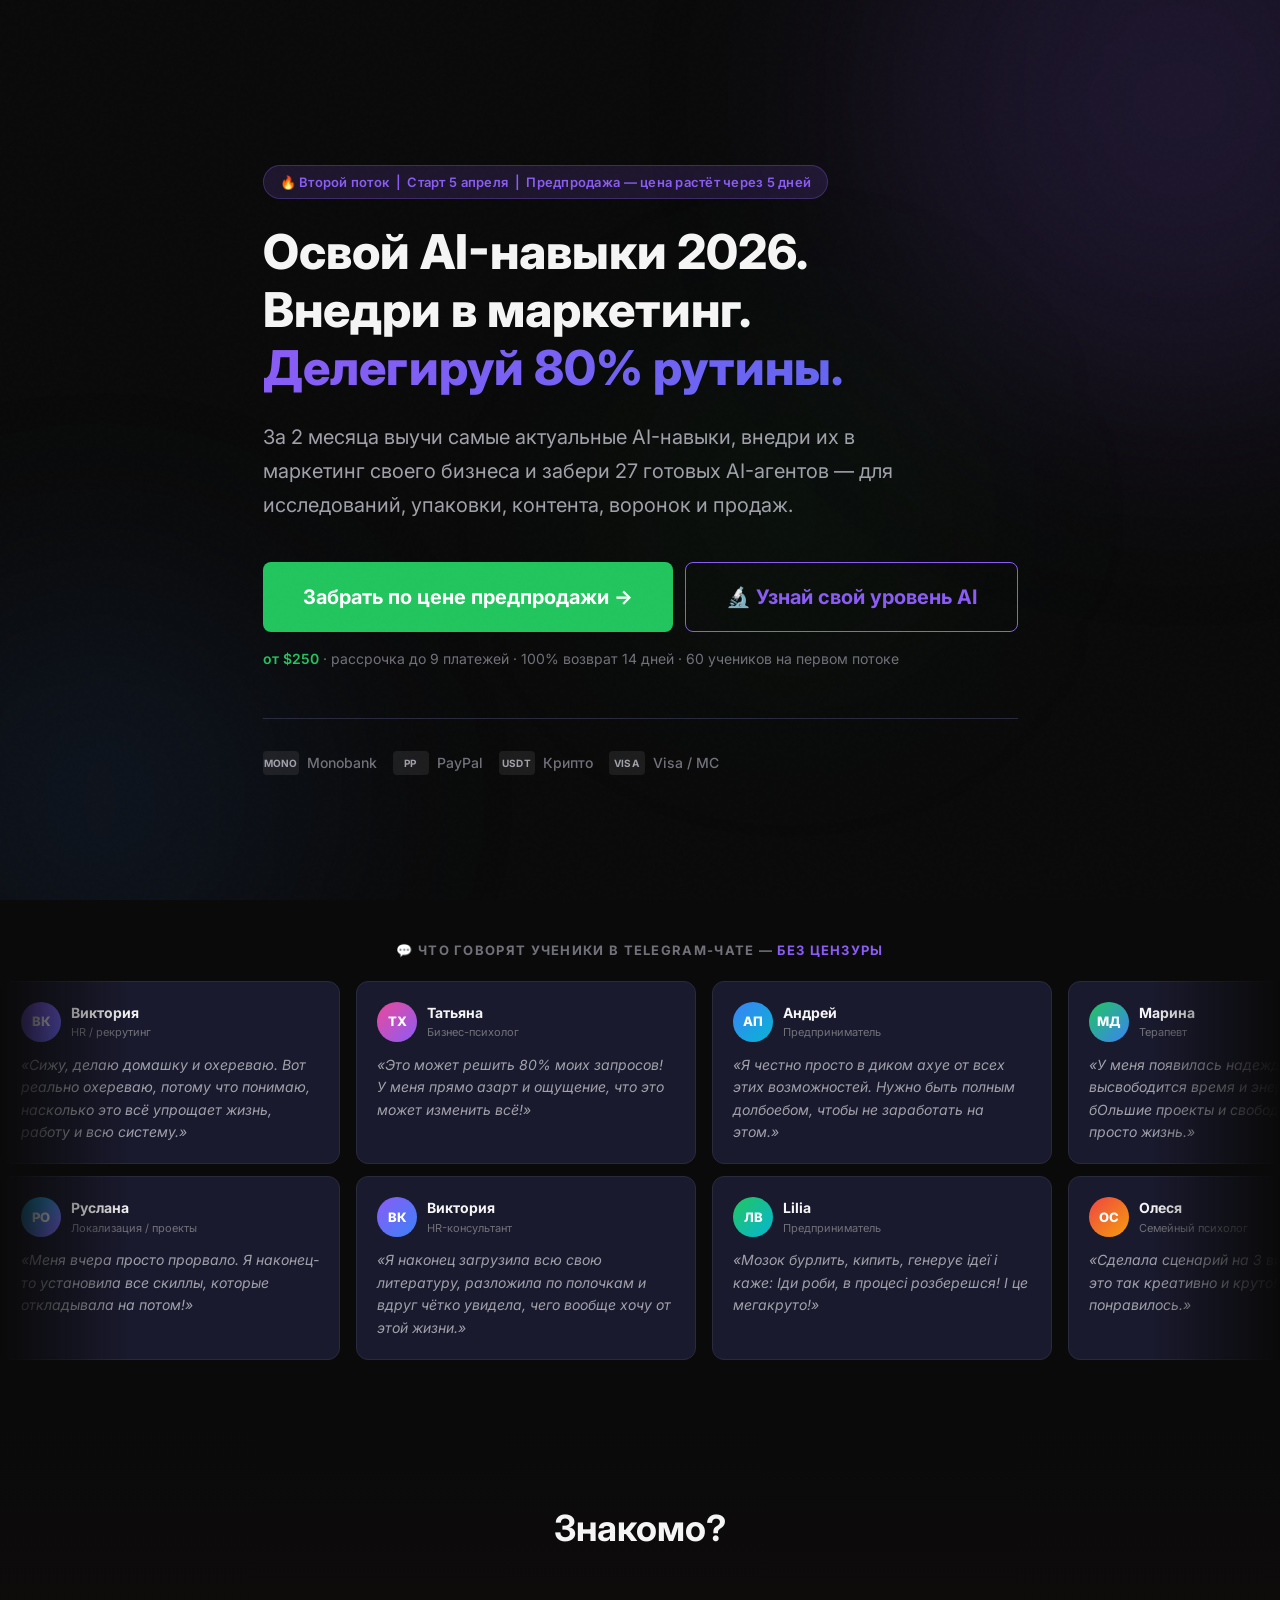
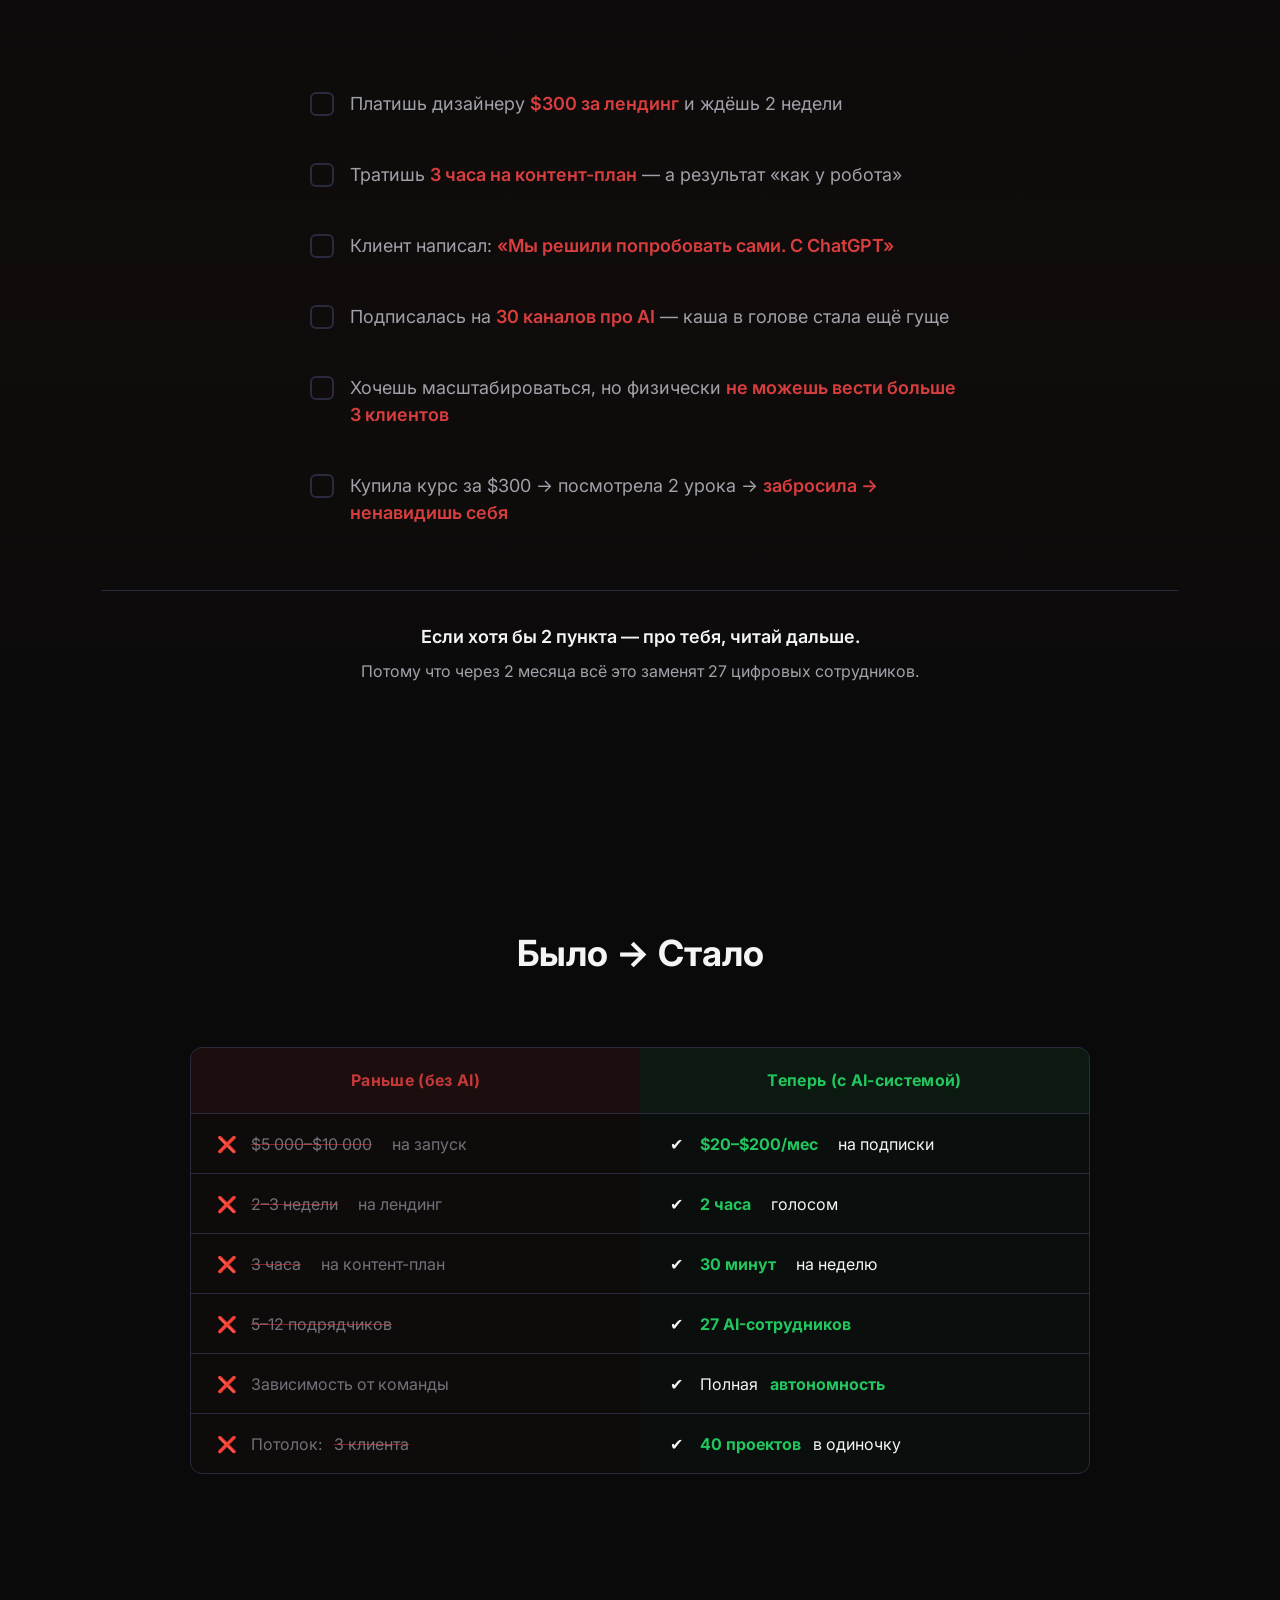
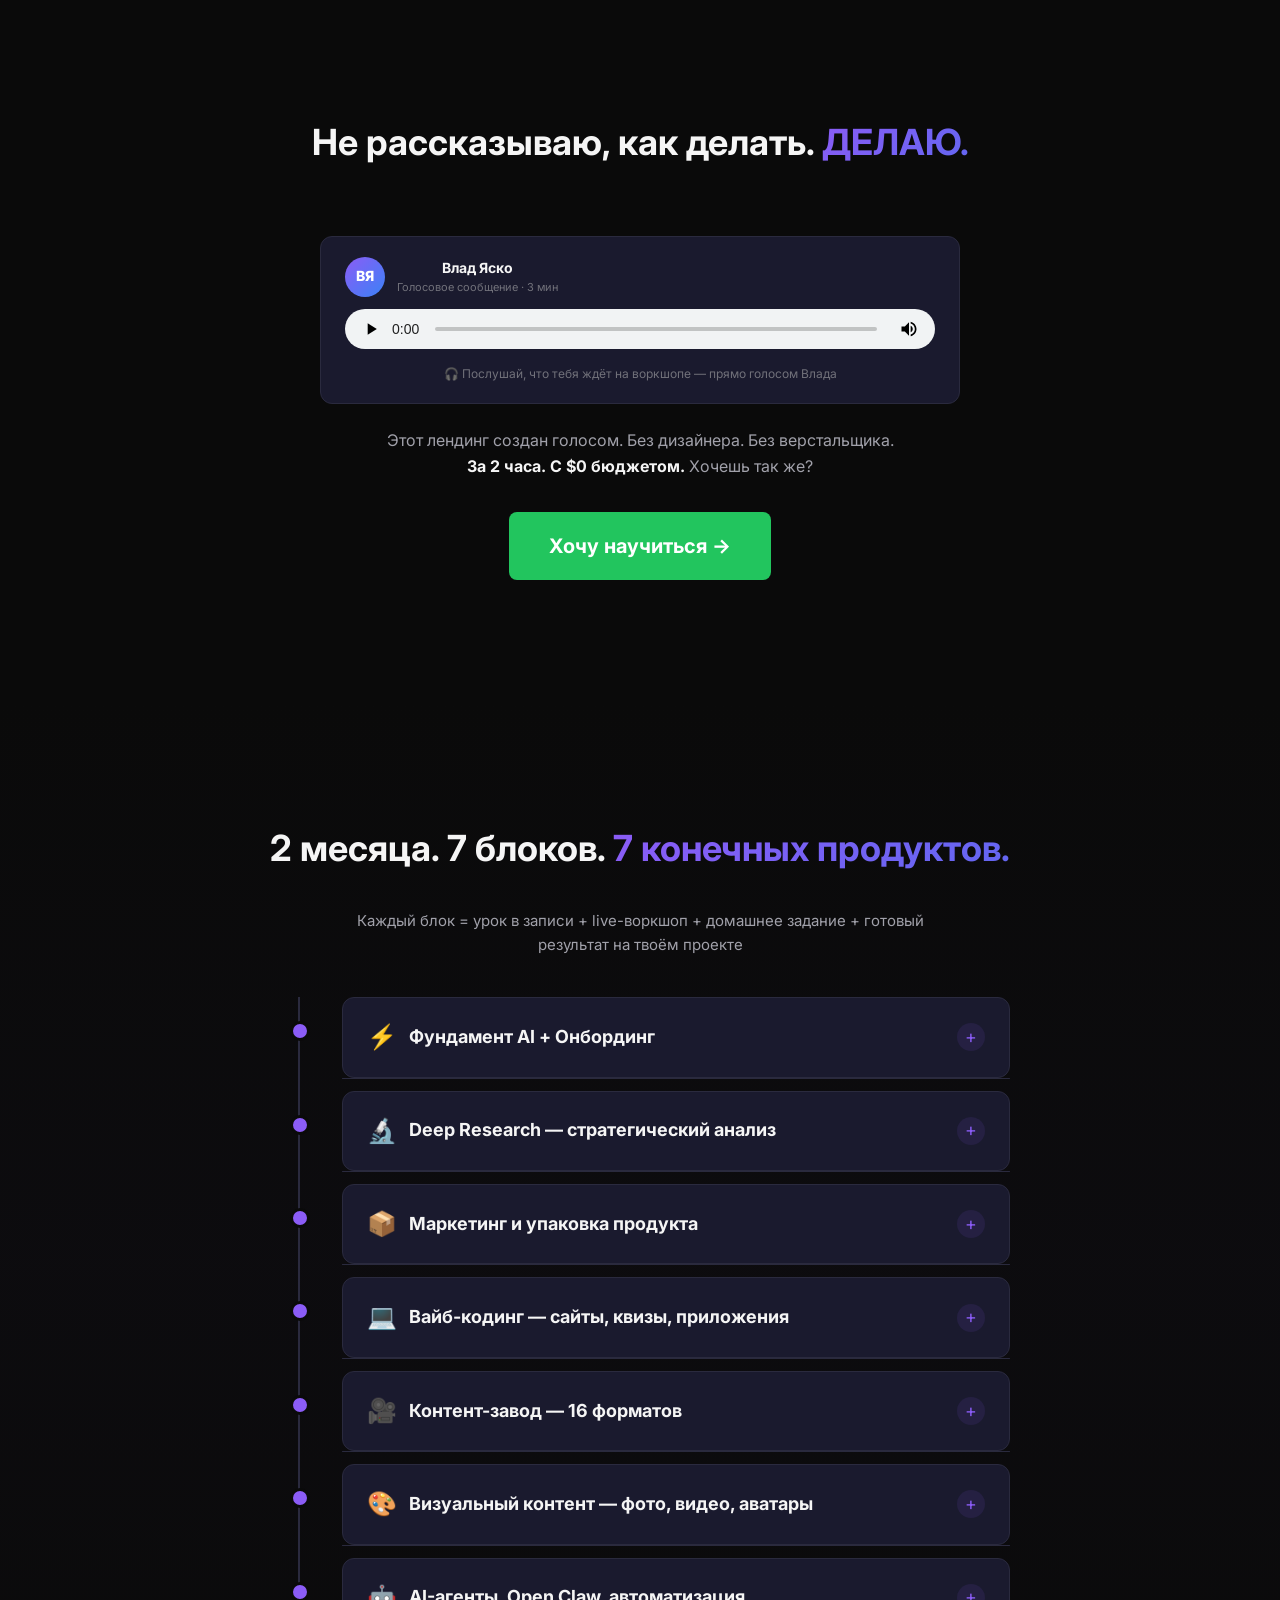
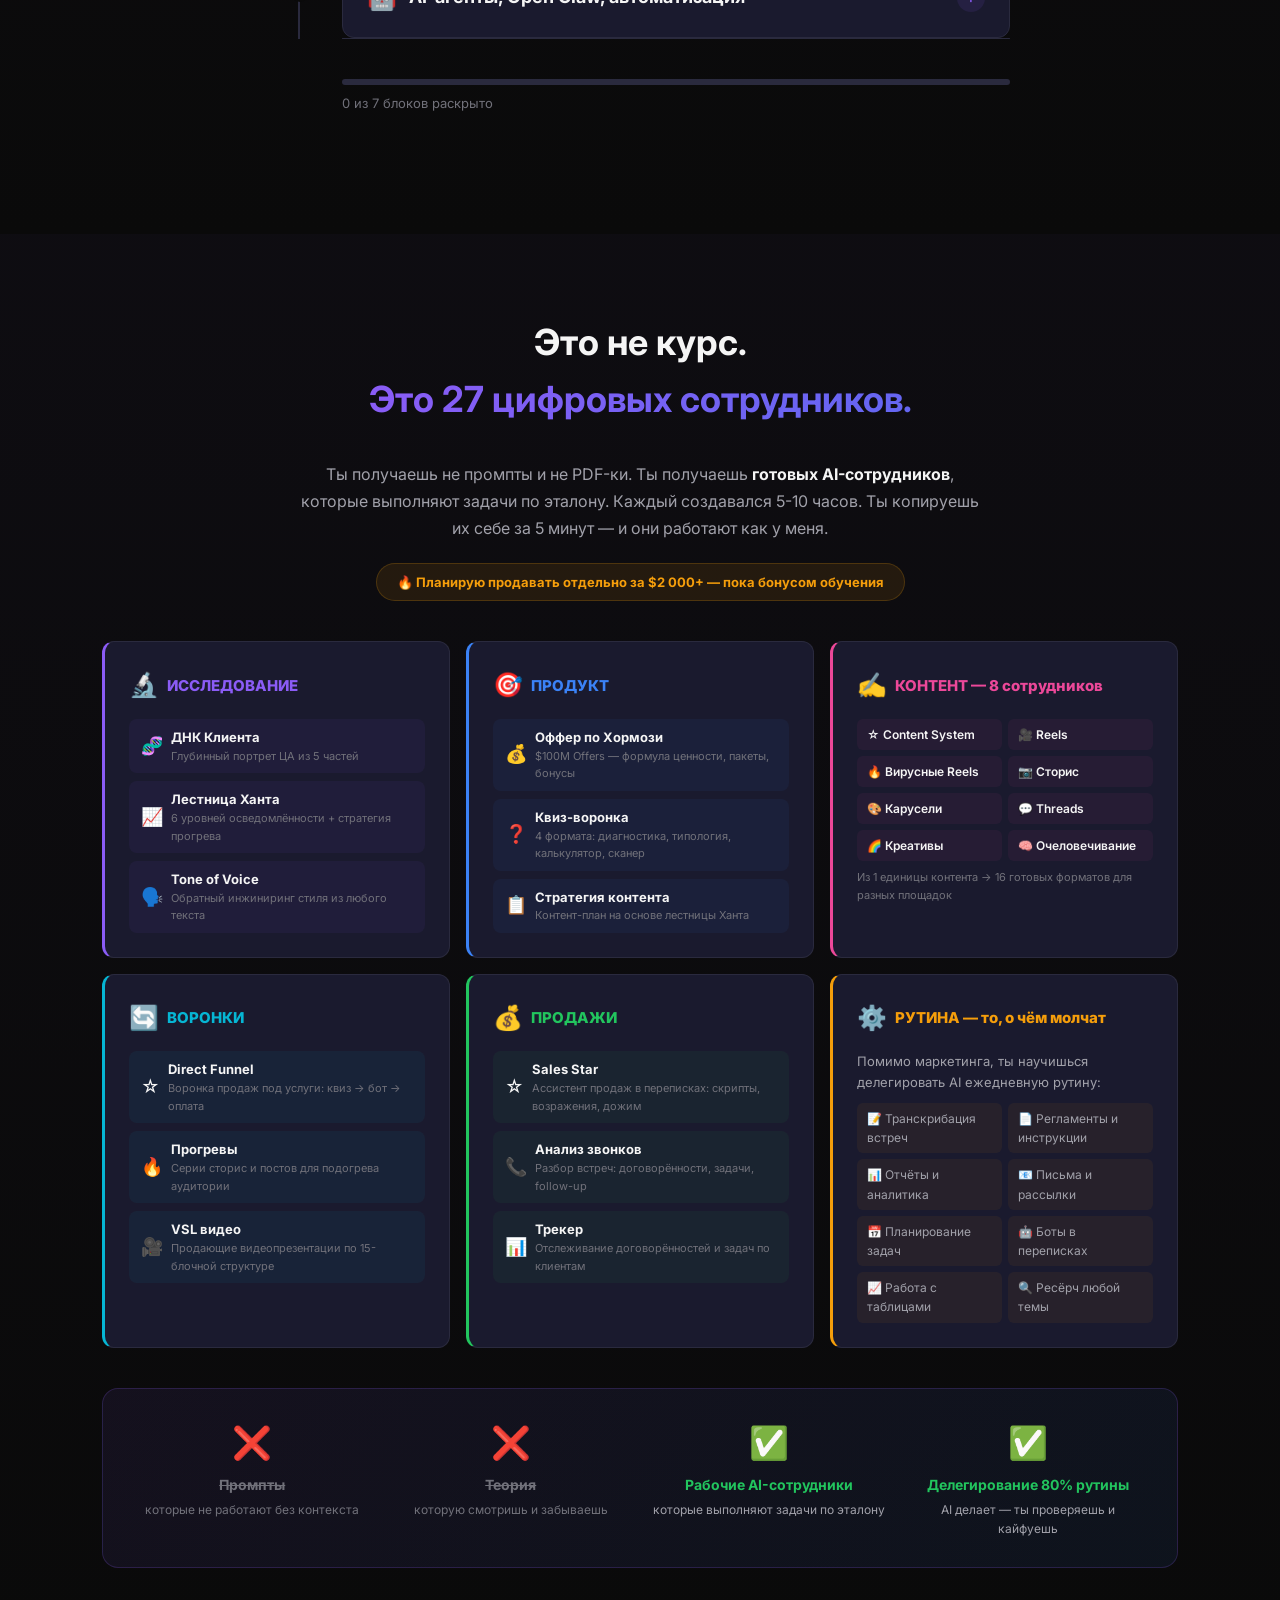
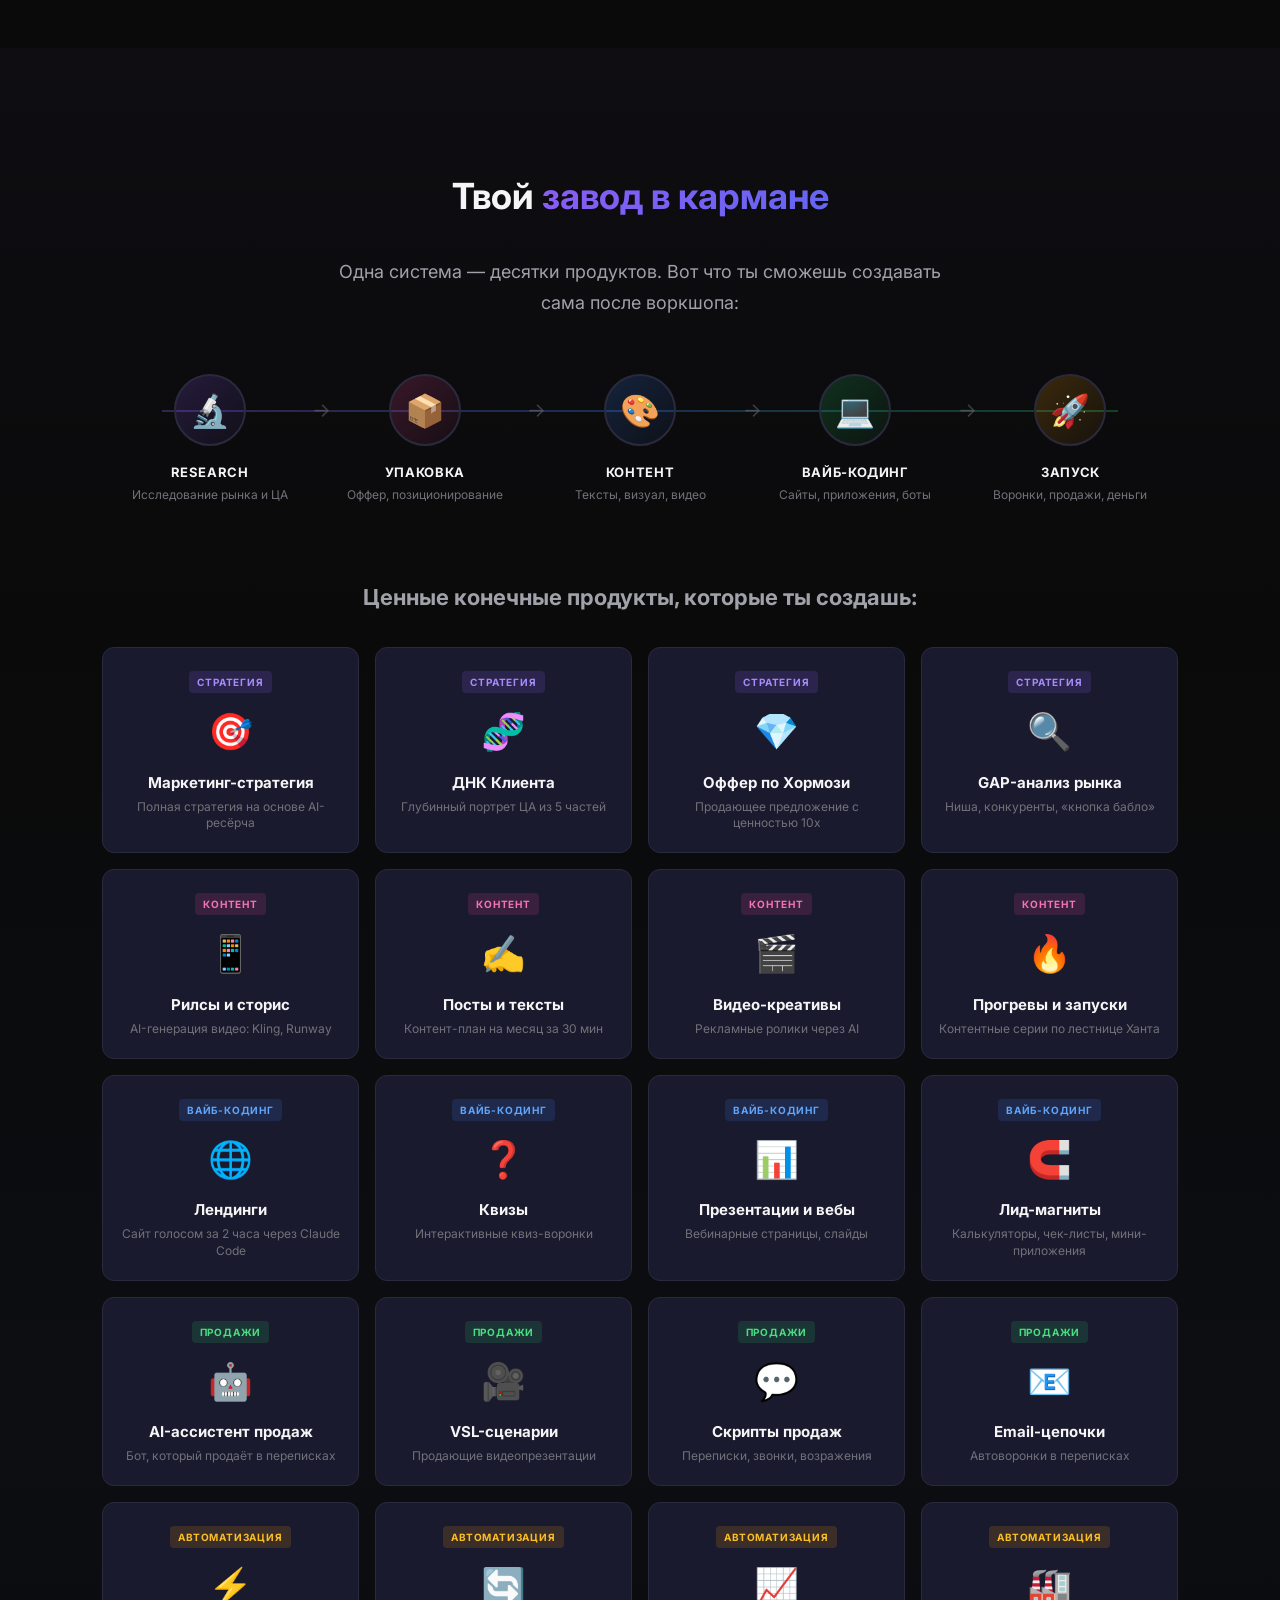
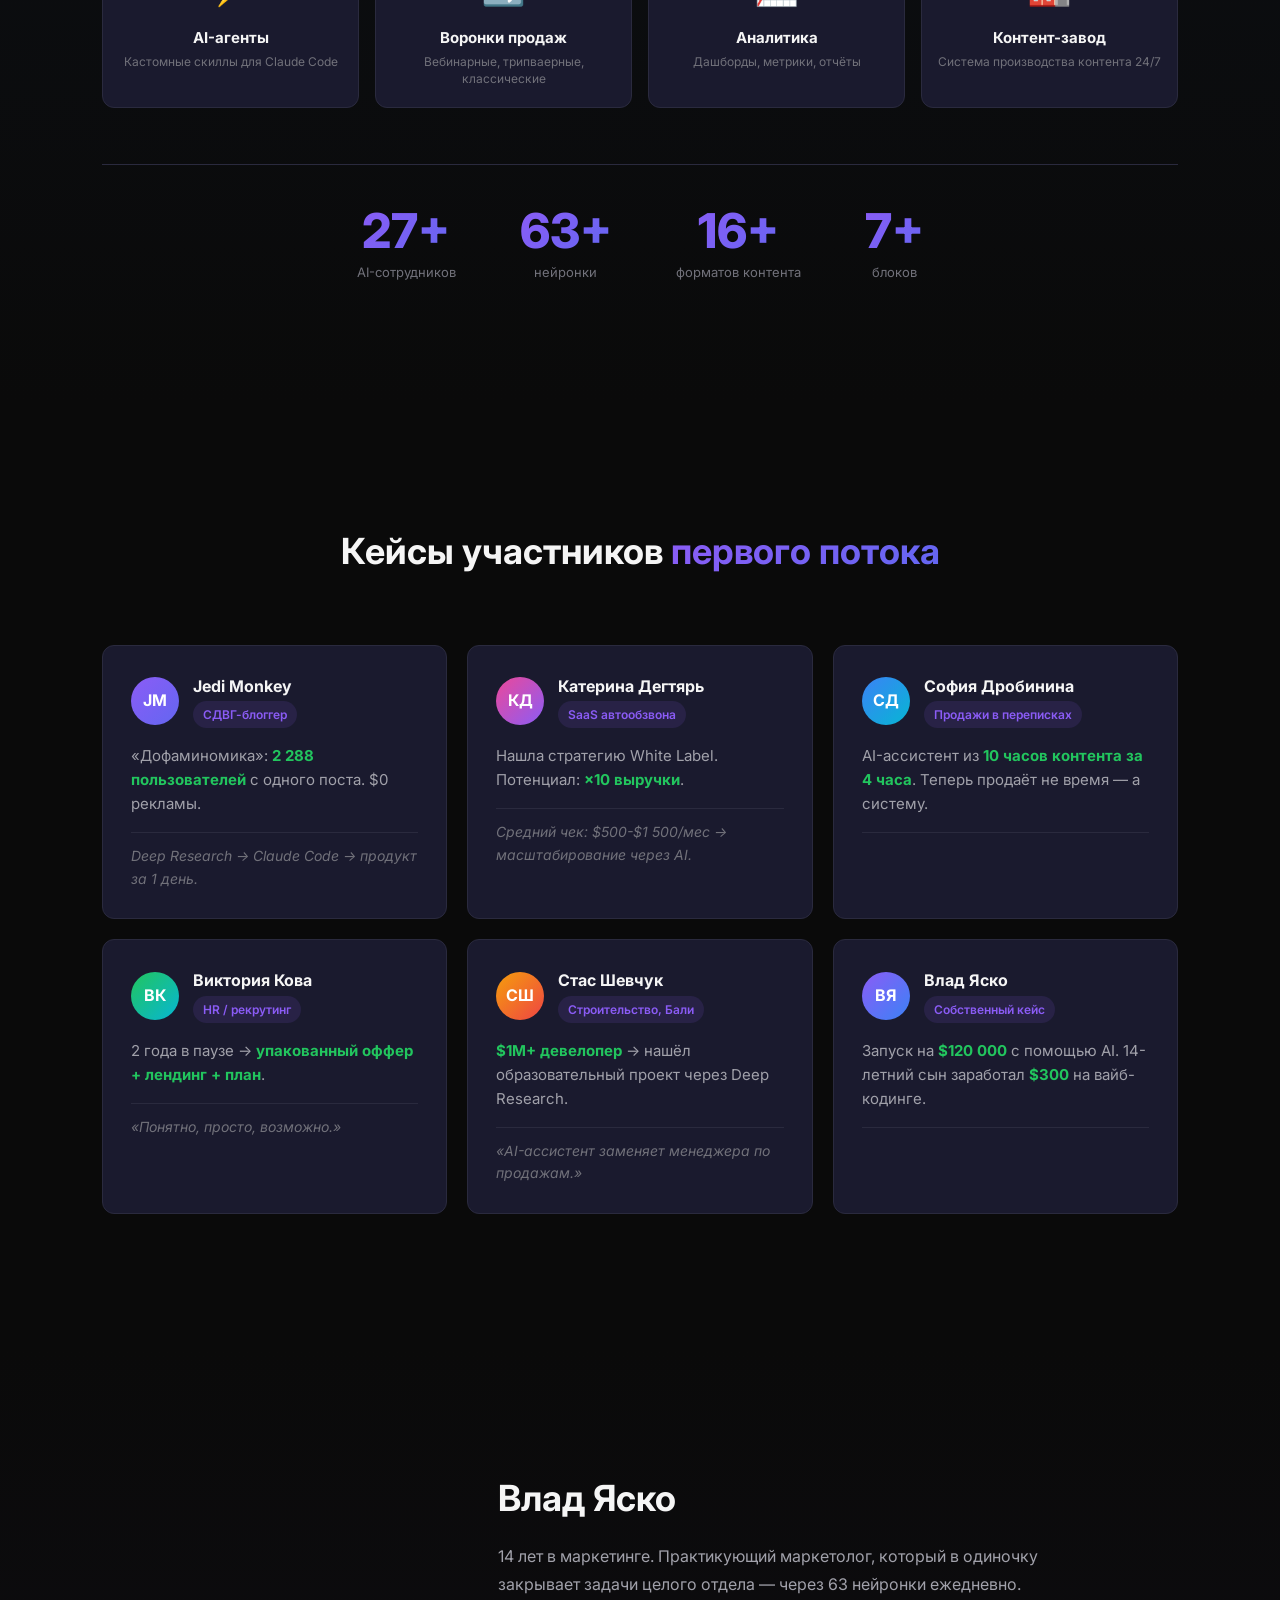
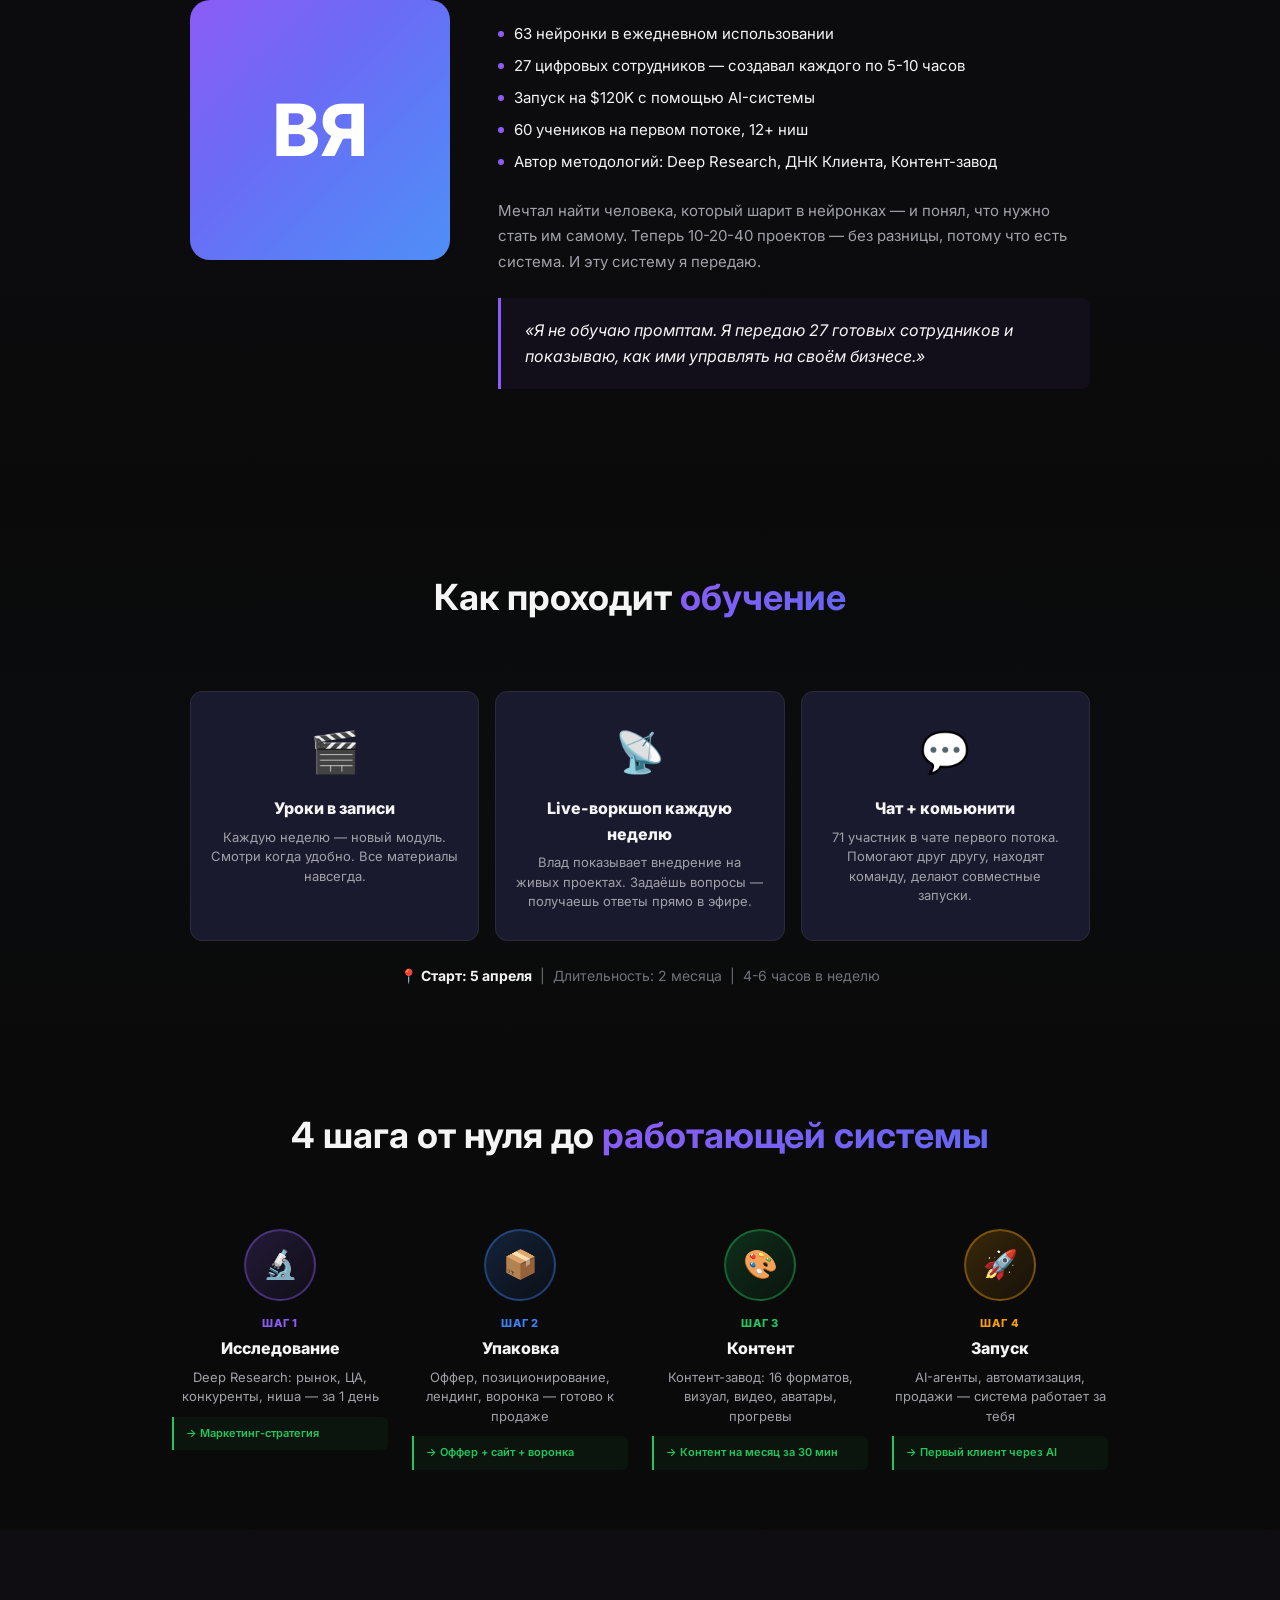
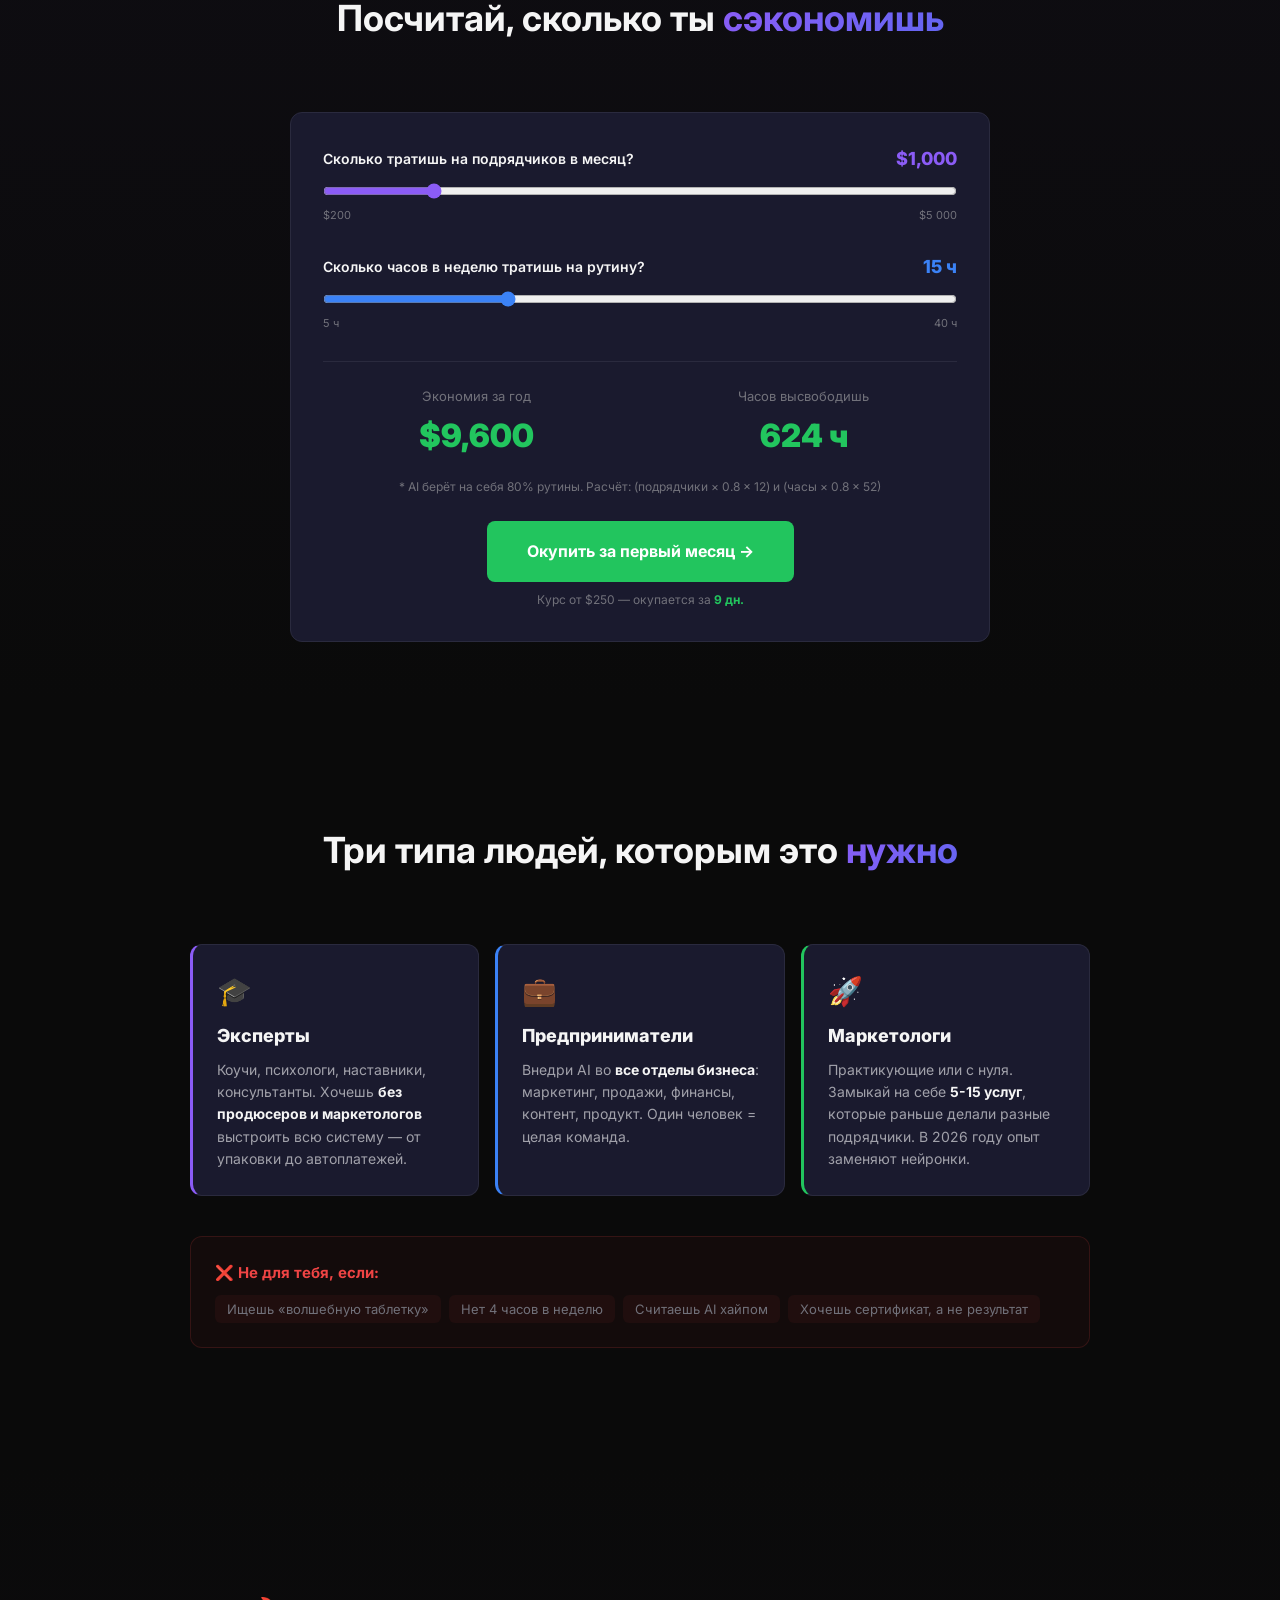
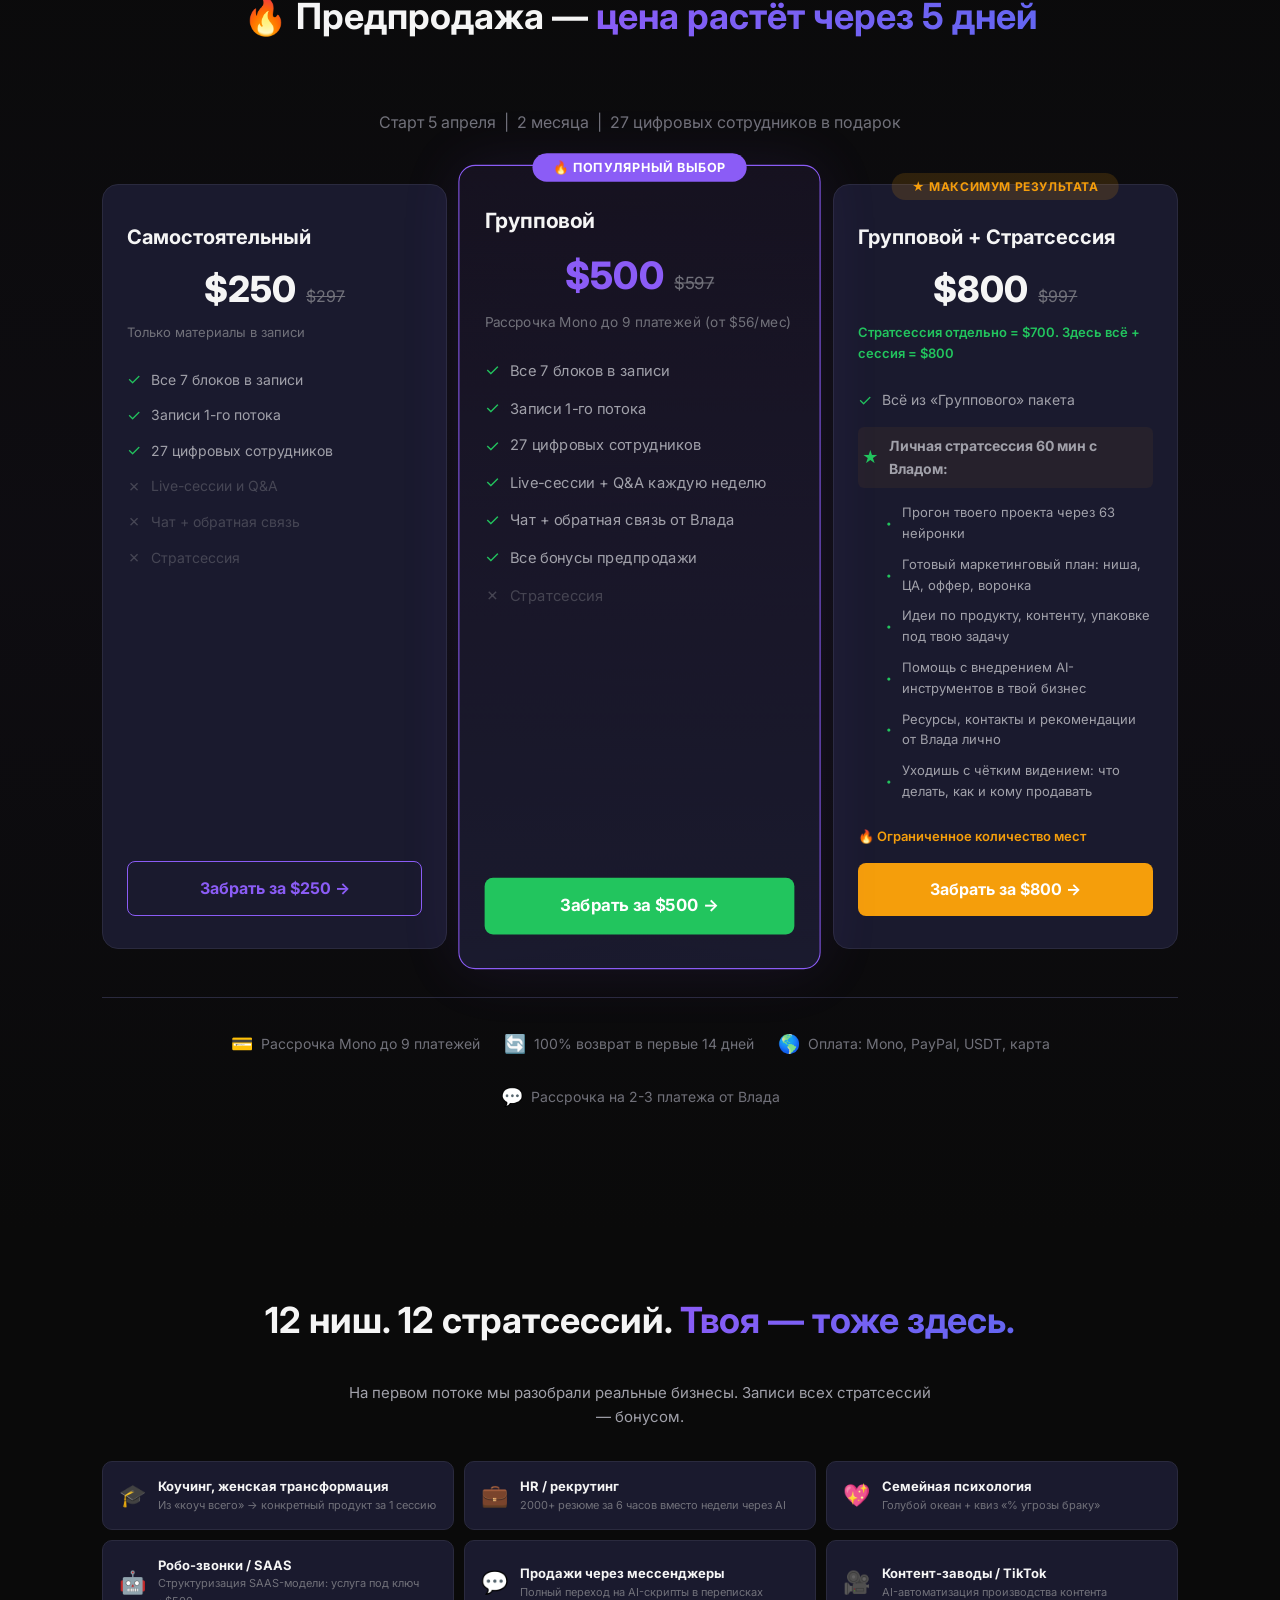
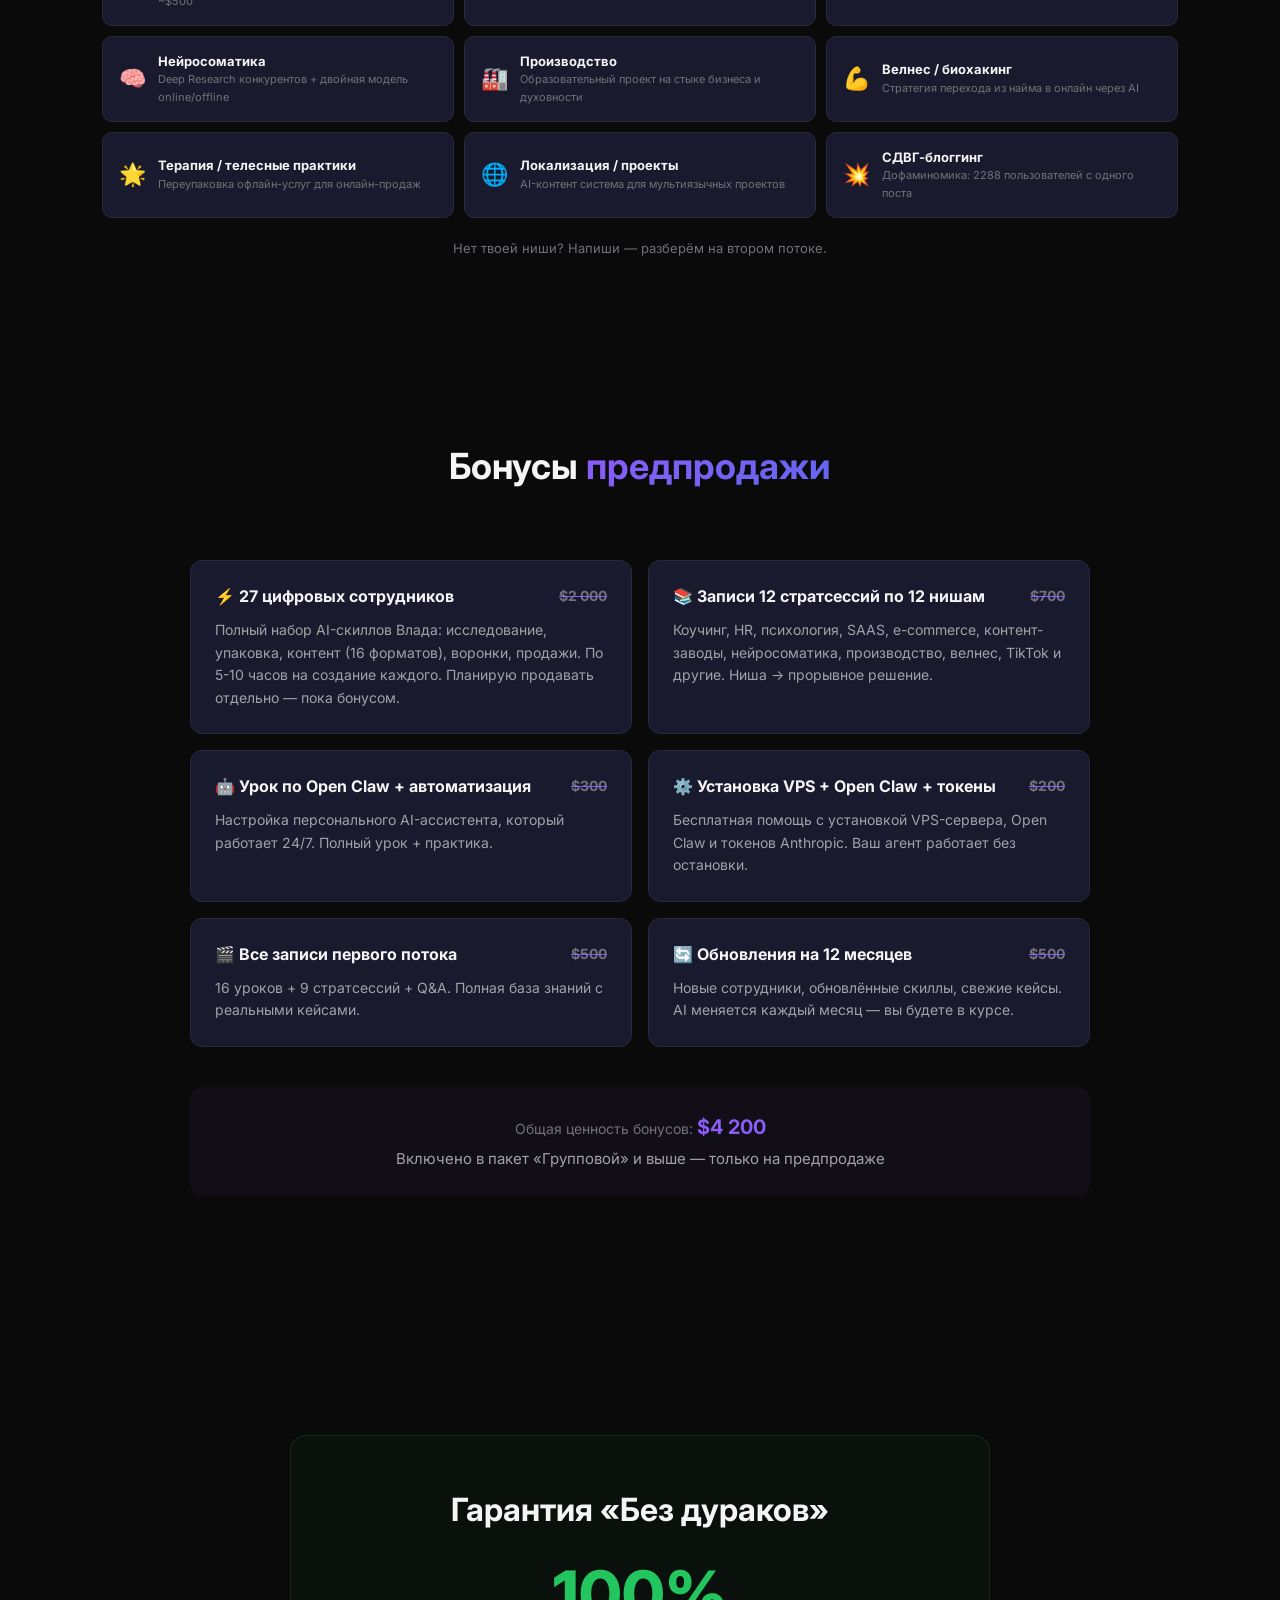
==== landing/index.html @ 48bbce49 "New hero offer + audio pitch + quiz Telegram link - Hero: "Освой AI-навыки 2026. Внедри в маркетинг." ====
<!DOCTYPE html>
<html lang="ru">
<head>
    <meta charset="UTF-8">
    <meta name="viewport" content="width=device-width, initial-scale=1.0">
    <title>AI-Маркетолог: Сверхчеловек за 2 месяца | Влад Яско</title>
    <meta name="description" content="63 нейронки. 27 цифровых сотрудников. 7 блоков. За 2 месяца собери AI-систему маркетинга — от исследования до продаж. Предпродажа от $250.">
    <meta property="og:title" content="AI-Маркетолог: 63 нейронки. 27 сотрудников. Сверхчеловек.">
    <meta property="og:description" content="Практический воркшоп от Влада Яско. За 2 месяца собери AI-систему из 27 цифровых сотрудников. Старт 5 апреля.">
    <meta property="og:type" content="website">
    <meta property="og:locale" content="ru_RU">
    <meta name="twitter:card" content="summary_large_image">
    <link rel="preconnect" href="https://fonts.googleapis.com">
    <link rel="preconnect" href="https://fonts.gstatic.com" crossorigin>
    <link href="https://fonts.googleapis.com/css2?family=Inter:wght@400;500;600;700;800&display=swap" rel="stylesheet">
    <style>
        /* ========== DESIGN TOKENS ========== */
        :root {
            --bg: #0a0a0a;
            --bg-surface: #1a1a2e;
            --bg-surface-hover: #22223a;
            --border: #2a2a3e;
            --border-light: rgba(255,255,255,0.06);
            --text-primary: #f5f5f5;
            --text-secondary: #a1a1aa;
            --text-muted: #71717a;
            --accent-green: #22c55e;
            --accent-green-hover: #2dd66b;
            --accent-purple: #8b5cf6;
            --accent-blue: #3b82f6;
            --pain-red: #ef4444;
            --gradient-purple-blue: linear-gradient(135deg, #8b5cf6, #3b82f6);
            --gradient-hero: linear-gradient(135deg, #8b5cf6 0%, #6366f1 50%, #3b82f6 100%);
            --font: 'Inter', -apple-system, BlinkMacSystemFont, sans-serif;
            --radius-sm: 8px;
            --radius-md: 12px;
            --radius-lg: 16px;
            --radius-xl: 24px;
            --ease-out: cubic-bezier(0.16, 1, 0.3, 1);
            --ease-bounce: cubic-bezier(0.34, 1.56, 0.64, 1);
            --container: 1140px;
        }

        /* ========== RESET & BASE ========== */
        *, *::before, *::after { box-sizing: border-box; margin: 0; padding: 0; }
        html { scroll-behavior: smooth; -webkit-font-smoothing: antialiased; -moz-osx-font-smoothing: grayscale; }
        body {
            font-family: var(--font);
            background: var(--bg);
            color: var(--text-primary);
            font-size: 16px;
            line-height: 1.6;
            overflow-x: hidden;
        }
        img { max-width: 100%; display: block; }
        a { color: inherit; text-decoration: none; }
        ul, ol { list-style: none; }

        /* ========== SCROLLBAR ========== */
        ::-webkit-scrollbar { width: 8px; }
        ::-webkit-scrollbar-track { background: var(--bg); }
        ::-webkit-scrollbar-thumb { background: var(--border); border-radius: 4px; }
        ::-webkit-scrollbar-thumb:hover { background: var(--accent-purple); }

        /* ========== UTILITIES ========== */
        .container { max-width: var(--container); margin: 0 auto; padding: 0 20px; }
        @media (min-width: 768px) { .container { padding: 0 32px; } }

        .gradient-text {
            background: var(--gradient-hero);
            background-size: 200% 200%;
            -webkit-background-clip: text;
            -webkit-text-fill-color: transparent;
            background-clip: text;
            animation: gradientShift 6s ease infinite;
        }
        @keyframes gradientShift {
            0%, 100% { background-position: 0% 50%; }
            50% { background-position: 100% 50%; }
        }

        /* ========== SCROLL REVEAL ========== */
        .reveal {
            opacity: 0;
            transform: translateY(40px);
            transition: opacity 0.8s var(--ease-out), transform 0.8s var(--ease-out);
        }
        .reveal.visible {
            opacity: 1;
            transform: translateY(0);
        }
        .reveal-delay-1 { transition-delay: 0.1s; }
        .reveal-delay-2 { transition-delay: 0.2s; }
        .reveal-delay-3 { transition-delay: 0.3s; }
        .reveal-delay-4 { transition-delay: 0.4s; }

        /* ========== SECTION ========== */
        section {
            padding: 80px 0;
            position: relative;
        }
        @media (min-width: 768px) {
            section { padding: 120px 0; }
        }
        .section-title {
            font-size: 24px;
            font-weight: 700;
            margin-bottom: 48px;
            text-align: center;
        }
        @media (min-width: 768px) {
            .section-title { font-size: 36px; margin-bottom: 64px; }
        }

        /* ========== CTA BUTTON ========== */
        .cta-btn {
            display: inline-flex;
            align-items: center;
            justify-content: center;
            gap: 8px;
            padding: 16px 32px;
            background: var(--accent-green);
            color: #fff;
            font-size: 18px;
            font-weight: 700;
            border-radius: var(--radius-sm);
            border: none;
            cursor: pointer;
            transition: filter 0.2s ease, transform 0.2s var(--ease-bounce);
            font-family: var(--font);
            text-align: center;
        }
        @media (min-width: 768px) {
            .cta-btn { font-size: 20px; padding: 18px 40px; }
        }
        .cta-btn:hover { filter: brightness(1.1); transform: translateY(-2px); }
        .cta-btn:active { transform: translateY(0); }

        .cta-btn-outline {
            background: transparent;
            border: 1px solid var(--accent-purple);
            color: var(--accent-purple);
        }
        .cta-btn-outline:hover { background: rgba(139,92,246,0.1); }

        /* ========== CARD ========== */
        .card {
            background: var(--bg-surface);
            border: 1px solid var(--border);
            border-radius: var(--radius-md);
            padding: 24px;
            transition: border-color 0.3s ease, transform 0.3s var(--ease-out);
        }
        .card:hover {
            border-color: rgba(139,92,246,0.4);
            transform: translateY(-4px);
        }

        /* ========== BADGE ========== */
        .badge {
            display: inline-block;
            padding: 6px 16px;
            background: rgba(139,92,246,0.15);
            color: var(--accent-purple);
            border: 1px solid rgba(139,92,246,0.3);
            border-radius: 100px;
            font-size: 13px;
            font-weight: 600;
            letter-spacing: 0.02em;
        }

        /* ========== BACKGROUND ORBS ========== */
        .orb {
            position: absolute;
            border-radius: 50%;
            filter: blur(120px);
            pointer-events: none;
            z-index: 0;
        }

        /* ========== GRAIN OVERLAY ========== */
        body::after {
            content: '';
            position: fixed;
            inset: 0;
            background-image: url("data:image/svg+xml,%3Csvg viewBox='0 0 256 256' xmlns='http://www.w3.org/2000/svg'%3E%3Cfilter id='noise'%3E%3CfeTurbulence type='fractalNoise' baseFrequency='0.9' numOctaves='4' stitchTiles='stitch'/%3E%3C/filter%3E%3Crect width='100%25' height='100%25' filter='url(%23noise)' opacity='0.03'/%3E%3C/svg%3E");
            opacity: 0.4;
            pointer-events: none;
            z-index: 9999;
        }

        /* =============================================
           BLOCK 1: HERO
           ============================================= */
        .hero {
            min-height: 100vh;
            display: flex;
            flex-direction: column;
            justify-content: center;
            position: relative;
            padding: 100px 0 60px;
            overflow: hidden;
        }
        .hero .orb-1 {
            width: 600px; height: 600px;
            background: rgba(139,92,246,0.15);
            top: -200px; right: -200px;
        }
        .hero .orb-2 {
            width: 400px; height: 400px;
            background: rgba(59,130,246,0.1);
            bottom: -100px; left: -100px;
        }
        .hero .orb-3 {
            width: 300px; height: 300px;
            background: rgba(34,197,94,0.06);
            top: 40%; left: 50%;
        }
        .hero-content {
            position: relative;
            z-index: 1;
            max-width: 800px;
        }
        .hero-badge {
            margin-bottom: 24px;
            animation: fadeUp 0.8s var(--ease-out) 0.1s both;
        }
        .hero h1 {
            font-size: 28px;
            font-weight: 800;
            line-height: 1.2;
            margin-bottom: 24px;
            animation: fadeUp 0.8s var(--ease-out) 0.2s both;
        }
        @media (min-width: 768px) {
            .hero h1 { font-size: 48px; }
        }
        .hero h2 {
            font-size: 16px;
            font-weight: 400;
            color: var(--text-secondary);
            line-height: 1.7;
            margin-bottom: 40px;
            max-width: 640px;
            animation: fadeUp 0.8s var(--ease-out) 0.35s both;
        }
        @media (min-width: 768px) {
            .hero h2 { font-size: 20px; }
        }
        .hero-cta-wrap {
            display: flex;
            flex-direction: column;
            gap: 16px;
            animation: fadeUp 0.8s var(--ease-out) 0.5s both;
        }
        .hero-sub-cta {
            font-size: 14px;
            color: var(--text-muted);
        }
        .hero-sub-cta span { color: var(--accent-green); font-weight: 600; }
        .trust-bar {
            display: flex;
            flex-wrap: wrap;
            gap: 16px;
            margin-top: 48px;
            padding-top: 32px;
            border-top: 1px solid var(--border);
            animation: fadeUp 0.8s var(--ease-out) 0.65s both;
        }
        .trust-item {
            display: flex;
            align-items: center;
            gap: 8px;
            color: var(--text-muted);
            font-size: 14px;
            font-weight: 500;
        }
        .trust-icon {
            width: 36px;
            height: 24px;
            background: rgba(255,255,255,0.08);
            border-radius: 4px;
            display: flex;
            align-items: center;
            justify-content: center;
            font-size: 10px;
            font-weight: 700;
            color: var(--text-secondary);
            letter-spacing: 0.02em;
        }

        @keyframes fadeUp {
            from { opacity: 0; transform: translateY(30px); }
            to { opacity: 1; transform: translateY(0); }
        }

        /* =============================================
           BLOCK 2: PAIN
           ============================================= */
        .pain-section {
            background: linear-gradient(180deg, var(--bg) 0%, rgba(239,68,68,0.03) 50%, var(--bg) 100%);
        }
        .pain-grid {
            display: flex;
            flex-direction: column;
            gap: 12px;
            max-width: 700px;
            margin: 0 auto;
        }
        .pain-item {
            display: flex;
            align-items: flex-start;
            gap: 16px;
            padding: 16px 20px;
            border-radius: var(--radius-sm);
            cursor: pointer;
            transition: background 0.3s ease;
            user-select: none;
            -webkit-user-select: none;
        }
        .pain-item:hover { background: rgba(239,68,68,0.04); }
        .pain-item.checked { background: rgba(239,68,68,0.06); }
        .pain-checkbox {
            flex-shrink: 0;
            width: 24px;
            height: 24px;
            border: 2px solid var(--border);
            border-radius: 6px;
            display: flex;
            align-items: center;
            justify-content: center;
            transition: all 0.3s var(--ease-bounce);
            margin-top: 2px;
        }
        .pain-item.checked .pain-checkbox {
            background: rgba(239,68,68,0.7);
            border-color: var(--pain-red);
        }
        .pain-checkbox-icon {
            opacity: 0;
            transform: scale(0.5);
            transition: all 0.3s var(--ease-bounce);
            color: #fff;
            font-size: 14px;
        }
        .pain-item.checked .pain-checkbox-icon {
            opacity: 1;
            transform: scale(1);
        }
        .pain-text {
            color: var(--text-secondary);
            font-size: 16px;
            line-height: 1.5;
            transition: color 0.3s ease;
        }
        @media (min-width: 768px) { .pain-text { font-size: 18px; } }
        .pain-item.checked .pain-text { color: var(--text-primary); }
        .pain-highlight { color: rgba(239,68,68,0.9); font-weight: 600; }
        .pain-footer {
            text-align: center;
            margin-top: 48px;
            padding-top: 32px;
            border-top: 1px solid var(--border);
        }
        .pain-footer p:first-child {
            color: var(--text-primary);
            font-size: 18px;
            font-weight: 600;
            margin-bottom: 8px;
        }
        .pain-footer p:last-child {
            color: var(--text-secondary);
            font-size: 16px;
        }
        .pain-counter {
            text-align: center;
            margin-bottom: 32px;
            font-size: 14px;
            color: var(--text-muted);
            min-height: 20px;
        }
        .pain-counter span { color: var(--pain-red); font-weight: 700; font-size: 16px; }

        /* =============================================
           BLOCK 3: CONTRAST
           ============================================= */
        .contrast-section {
            overflow: hidden;
        }
        .contrast-table {
            display: grid;
            grid-template-columns: 1fr;
            gap: 0;
            max-width: 900px;
            margin: 0 auto;
            border-radius: var(--radius-md);
            overflow: hidden;
            border: 1px solid var(--border);
        }
        @media (min-width: 768px) {
            .contrast-table { grid-template-columns: 1fr 1fr; }
        }
        .contrast-col {
            padding: 0;
        }
        .contrast-header {
            padding: 20px 24px;
            font-size: 16px;
            font-weight: 700;
            text-align: center;
            letter-spacing: 0.02em;
        }
        .contrast-header-old {
            background: rgba(239,68,68,0.08);
            color: rgba(239,68,68,0.8);
        }
        .contrast-header-new {
            background: rgba(34,197,94,0.08);
            color: var(--accent-green);
        }
        .contrast-row {
            padding: 16px 24px;
            border-top: 1px solid var(--border);
            font-size: 15px;
            line-height: 1.5;
            display: flex;
            align-items: center;
            gap: 12px;
            min-height: 60px;
        }
        .contrast-col-old .contrast-row {
            color: var(--text-muted);
            background: rgba(239,68,68,0.02);
        }
        .contrast-col-new .contrast-row {
            color: var(--text-primary);
            background: rgba(34,197,94,0.02);
        }
        .strikethrough {
            text-decoration: line-through;
            text-decoration-color: rgba(239,68,68,0.5);
        }
        .contrast-icon {
            flex-shrink: 0;
            width: 24px;
            text-align: center;
        }
        @media (min-width: 768px) {
            .contrast-row { font-size: 16px; }
        }

        /* =============================================
           BLOCK 4: VIDEO
           ============================================= */
        .video-section { text-align: center; }
        .video-wrapper {
            max-width: 800px;
            margin: 0 auto 32px;
            aspect-ratio: 16/9;
            background: var(--bg-surface);
            border: 1px solid var(--border);
            border-radius: var(--radius-md);
            display: flex;
            align-items: center;
            justify-content: center;
            position: relative;
            overflow: hidden;
            cursor: pointer;
            transition: border-color 0.3s ease;
        }
        .video-wrapper:hover { border-color: var(--accent-purple); }
        .video-play-btn {
            width: 80px;
            height: 80px;
            border-radius: 50%;
            background: rgba(139,92,246,0.9);
            display: flex;
            align-items: center;
            justify-content: center;
            transition: transform 0.3s var(--ease-bounce), background 0.3s ease;
            z-index: 1;
        }
        .video-wrapper:hover .video-play-btn {
            transform: scale(1.1);
            background: var(--accent-purple);
        }
        .video-play-btn svg {
            width: 32px;
            height: 32px;
            fill: #fff;
            margin-left: 4px;
        }
        .video-bg-pulse {
            position: absolute;
            width: 120px;
            height: 120px;
            border-radius: 50%;
            background: rgba(139,92,246,0.2);
            animation: pulse-ring 2s ease infinite;
        }
        @keyframes pulse-ring {
            0% { transform: scale(0.8); opacity: 1; }
            100% { transform: scale(2); opacity: 0; }
        }
        .video-caption {
            color: var(--text-secondary);
            font-size: 16px;
            max-width: 600px;
            margin: 0 auto 32px;
            line-height: 1.6;
        }
        .video-caption strong { color: var(--text-primary); }

        /* =============================================
           BLOCK 5: PROGRAM
           ============================================= */
        .program-section {
            background: linear-gradient(180deg, var(--bg) 0%, rgba(139,92,246,0.02) 50%, var(--bg) 100%);
        }
        .program-timeline {
            max-width: 740px;
            margin: 0 auto;
            position: relative;
        }
        .program-timeline::before {
            content: '';
            position: absolute;
            left: 20px;
            top: 0;
            bottom: 0;
            width: 2px;
            background: var(--border);
        }
        @media (min-width: 768px) {
            .program-timeline::before { left: 28px; }
        }
        .module-card {
            position: relative;
            margin-bottom: 12px;
            padding-left: 52px;
        }
        @media (min-width: 768px) {
            .module-card { padding-left: 72px; }
        }
        .module-dot {
            position: absolute;
            left: 12px;
            top: 24px;
            width: 18px;
            height: 18px;
            border-radius: 50%;
            background: var(--accent-purple);
            border: 3px solid var(--bg);
            z-index: 1;
            transition: transform 0.3s var(--ease-bounce);
        }
        @media (min-width: 768px) {
            .module-dot { left: 20px; width: 20px; height: 20px; }
        }
        .module-card.active .module-dot { transform: scale(1.3); box-shadow: 0 0 20px rgba(139,92,246,0.5); }
        .module-header {
            display: flex;
            align-items: center;
            justify-content: space-between;
            padding: 20px 24px;
            background: var(--bg-surface);
            border: 1px solid var(--border);
            border-radius: var(--radius-md);
            cursor: pointer;
            transition: all 0.3s ease;
            gap: 12px;
        }
        .module-header:hover { background: var(--bg-surface-hover); border-color: rgba(139,92,246,0.3); }
        .module-card.active .module-header { border-color: rgba(139,92,246,0.4); border-bottom-left-radius: 0; border-bottom-right-radius: 0; }
        .module-header-left {
            display: flex;
            align-items: center;
            gap: 12px;
            min-width: 0;
        }
        .module-emoji { font-size: 24px; flex-shrink: 0; }
        .module-title {
            font-size: 16px;
            font-weight: 700;
        }
        @media (min-width: 768px) { .module-title { font-size: 18px; } }
        .module-toggle {
            flex-shrink: 0;
            width: 28px;
            height: 28px;
            border-radius: 50%;
            background: rgba(139,92,246,0.1);
            display: flex;
            align-items: center;
            justify-content: center;
            color: var(--accent-purple);
            font-size: 18px;
            transition: transform 0.3s var(--ease-out);
        }
        .module-card.active .module-toggle { transform: rotate(45deg); }
        .module-body {
            max-height: 0;
            overflow: hidden;
            transition: max-height 0.5s var(--ease-out);
            background: var(--bg-surface);
            border: 1px solid var(--border);
            border-top: none;
            border-radius: 0 0 var(--radius-md) var(--radius-md);
        }
        .module-card.active .module-body { max-height: 400px; }
        .module-body-inner {
            padding: 0 24px 24px;
        }
        .module-desc {
            color: var(--text-secondary);
            font-size: 15px;
            line-height: 1.7;
            margin-bottom: 16px;
        }
        .module-result {
            display: flex;
            align-items: flex-start;
            gap: 8px;
            padding: 12px 16px;
            background: rgba(34,197,94,0.06);
            border-radius: var(--radius-sm);
            border-left: 3px solid var(--accent-green);
        }
        .module-result-text {
            font-size: 14px;
            color: var(--accent-green);
            font-weight: 600;
        }
        .program-progress {
            max-width: 740px;
            margin: 40px auto 0;
            padding-left: 52px;
        }
        @media (min-width: 768px) { .program-progress { padding-left: 72px; } }
        .progress-bar-bg {
            height: 6px;
            background: var(--border);
            border-radius: 3px;
            overflow: hidden;
        }
        .progress-bar-fill {
            height: 100%;
            width: 0%;
            background: var(--gradient-purple-blue);
            border-radius: 3px;
            transition: width 1.5s var(--ease-out);
        }
        .progress-label {
            font-size: 13px;
            color: var(--text-muted);
            margin-top: 8px;
        }

        /* =============================================
           BLOCK 5.5: FACTORY WORKFLOW
           ============================================= */
        .factory-section {
            background: linear-gradient(180deg, rgba(139,92,246,0.03) 0%, var(--bg) 30%, rgba(59,130,246,0.03) 70%, var(--bg) 100%);
            overflow: hidden;
        }
        .factory-subtitle {
            text-align: center;
            color: var(--text-secondary);
            font-size: 16px;
            max-width: 640px;
            margin: -32px auto 56px;
            line-height: 1.7;
        }
        @media (min-width: 768px) {
            .factory-subtitle { font-size: 18px; }
        }

        /* Pipeline row */
        .pipeline {
            display: flex;
            align-items: stretch;
            gap: 0;
            position: relative;
            max-width: 1100px;
            margin: 0 auto 64px;
            overflow-x: auto;
            -webkit-overflow-scrolling: touch;
            scrollbar-width: none;
            padding-bottom: 12px;
        }
        .pipeline::-webkit-scrollbar { display: none; }
        .pipeline-step {
            flex: 1;
            min-width: 180px;
            position: relative;
            text-align: center;
            padding: 0 8px;
        }
        .pipeline-icon {
            width: 72px;
            height: 72px;
            border-radius: 50%;
            margin: 0 auto 16px;
            display: flex;
            align-items: center;
            justify-content: center;
            font-size: 32px;
            position: relative;
            z-index: 2;
            border: 2px solid var(--border);
            transition: all 0.4s var(--ease-out);
        }
        .pipeline-step:hover .pipeline-icon {
            transform: scale(1.12);
            border-color: var(--accent-purple);
            box-shadow: 0 0 30px rgba(139,92,246,0.3);
        }
        .pipeline-step:nth-child(1) .pipeline-icon { background: linear-gradient(135deg, rgba(139,92,246,0.2), rgba(139,92,246,0.05)); }
        .pipeline-step:nth-child(2) .pipeline-icon { background: linear-gradient(135deg, rgba(236,72,153,0.2), rgba(236,72,153,0.05)); }
        .pipeline-step:nth-child(3) .pipeline-icon { background: linear-gradient(135deg, rgba(59,130,246,0.2), rgba(59,130,246,0.05)); }
        .pipeline-step:nth-child(4) .pipeline-icon { background: linear-gradient(135deg, rgba(34,197,94,0.2), rgba(34,197,94,0.05)); }
        .pipeline-step:nth-child(5) .pipeline-icon { background: linear-gradient(135deg, rgba(245,158,11,0.2), rgba(245,158,11,0.05)); }

        .pipeline-arrow {
            position: absolute;
            right: -14px;
            top: 36px;
            transform: translateY(-50%);
            color: var(--text-muted);
            font-size: 20px;
            z-index: 3;
            opacity: 0.5;
        }
        .pipeline-step:last-child .pipeline-arrow { display: none; }
        .pipeline-label {
            font-size: 13px;
            font-weight: 700;
            color: var(--text-primary);
            margin-bottom: 4px;
            text-transform: uppercase;
            letter-spacing: 0.05em;
        }
        .pipeline-desc {
            font-size: 12px;
            color: var(--text-muted);
            line-height: 1.4;
        }

        /* Connector line behind pipeline */
        .pipeline::before {
            content: '';
            position: absolute;
            top: 36px;
            left: 60px;
            right: 60px;
            height: 2px;
            background: linear-gradient(90deg, var(--accent-purple), var(--accent-blue), var(--accent-green));
            opacity: 0.3;
            z-index: 1;
        }

        /* Products galaxy */
        .products-galaxy {
            position: relative;
            max-width: 1100px;
            margin: 0 auto;
        }
        .galaxy-title {
            text-align: center;
            font-size: 18px;
            font-weight: 700;
            margin-bottom: 32px;
            color: var(--text-secondary);
        }
        @media (min-width: 768px) {
            .galaxy-title { font-size: 22px; }
        }

        .products-grid {
            display: grid;
            grid-template-columns: repeat(2, 1fr);
            gap: 12px;
        }
        @media (min-width: 640px) {
            .products-grid { grid-template-columns: repeat(3, 1fr); gap: 16px; }
        }
        @media (min-width: 1024px) {
            .products-grid { grid-template-columns: repeat(4, 1fr); gap: 16px; }
        }

        .product-item {
            position: relative;
            padding: 20px 16px;
            background: var(--bg-surface);
            border: 1px solid var(--border);
            border-radius: var(--radius-md);
            text-align: center;
            cursor: default;
            transition: all 0.4s var(--ease-out);
            overflow: hidden;
        }
        .product-item::before {
            content: '';
            position: absolute;
            inset: 0;
            border-radius: var(--radius-md);
            padding: 1px;
            background: linear-gradient(135deg, transparent 40%, rgba(139,92,246,0.3));
            -webkit-mask: linear-gradient(#fff 0 0) content-box, linear-gradient(#fff 0 0);
            mask: linear-gradient(#fff 0 0) content-box, linear-gradient(#fff 0 0);
            -webkit-mask-composite: xor;
            mask-composite: exclude;
            opacity: 0;
            transition: opacity 0.4s ease;
        }
        .product-item:hover::before { opacity: 1; }
        .product-item:hover {
            transform: translateY(-6px);
            border-color: rgba(139,92,246,0.3);
            box-shadow: 0 12px 40px rgba(139,92,246,0.1);
        }
        .product-emoji {
            font-size: 36px;
            margin-bottom: 10px;
            display: block;
            transition: transform 0.4s var(--ease-bounce);
        }
        .product-item:hover .product-emoji {
            transform: scale(1.2) rotate(-5deg);
        }
        .product-name {
            font-size: 14px;
            font-weight: 700;
            color: var(--text-primary);
            margin-bottom: 4px;
        }
        @media (min-width: 768px) {
            .product-name { font-size: 15px; }
        }
        .product-detail {
            font-size: 12px;
            color: var(--text-muted);
            line-height: 1.4;
        }

        /* Category labels */
        .product-cat {
            display: inline-block;
            font-size: 10px;
            font-weight: 700;
            text-transform: uppercase;
            letter-spacing: 0.08em;
            padding: 3px 8px;
            border-radius: 4px;
            margin-bottom: 10px;
        }
        .cat-strategy { background: rgba(139,92,246,0.15); color: #a78bfa; }
        .cat-content { background: rgba(236,72,153,0.15); color: #f472b6; }
        .cat-tech { background: rgba(59,130,246,0.15); color: #60a5fa; }
        .cat-sales { background: rgba(34,197,94,0.15); color: #4ade80; }
        .cat-automation { background: rgba(245,158,11,0.15); color: #fbbf24; }

        /* Factory counter */
        .factory-counter {
            display: flex;
            justify-content: center;
            gap: 32px;
            flex-wrap: wrap;
            margin-top: 56px;
            padding-top: 40px;
            border-top: 1px solid var(--border);
        }
        @media (min-width: 768px) {
            .factory-counter { gap: 64px; }
        }
        .counter-item {
            text-align: center;
        }
        .counter-num {
            font-size: 36px;
            font-weight: 800;
            background: var(--gradient-hero);
            background-size: 200% 200%;
            -webkit-background-clip: text;
            -webkit-text-fill-color: transparent;
            background-clip: text;
            animation: gradientShift 6s ease infinite;
            line-height: 1.1;
        }
        @media (min-width: 768px) {
            .counter-num { font-size: 48px; }
        }
        .counter-label {
            font-size: 13px;
            color: var(--text-muted);
            margin-top: 4px;
        }

        /* =============================================
           BLOCK 6.5: MARQUEE TESTIMONIALS
           ============================================= */
        .marquee-wrap {
            position: relative;
            overflow: hidden;
            -webkit-mask-image: linear-gradient(90deg, transparent 0%, #000 10%, #000 90%, transparent 100%);
            mask-image: linear-gradient(90deg, transparent 0%, #000 10%, #000 90%, transparent 100%);
        }
        .marquee-track {
            display: flex;
            gap: 16px;
            width: max-content;
        }
        .marquee-left {
            animation: marqueeLeft 40s linear infinite;
        }
        .marquee-right {
            animation: marqueeRight 45s linear infinite;
        }
        .marquee-wrap:hover .marquee-track {
            animation-play-state: paused;
        }
        @keyframes marqueeLeft {
            0% { transform: translateX(0); }
            100% { transform: translateX(-50%); }
        }
        @keyframes marqueeRight {
            0% { transform: translateX(-50%); }
            100% { transform: translateX(0); }
        }
        .tcard {
            flex-shrink: 0;
            width: 340px;
            padding: 20px;
            background: var(--bg-surface);
            border: 1px solid var(--border);
            border-radius: var(--radius-md);
            transition: border-color 0.3s ease;
        }
        .tcard:hover {
            border-color: rgba(139,92,246,0.4);
        }
        .tcard-top {
            display: flex;
            align-items: center;
            gap: 10px;
            margin-bottom: 12px;
        }
        .tcard-avatar {
            width: 40px;
            height: 40px;
            border-radius: 50%;
            display: flex;
            align-items: center;
            justify-content: center;
            font-size: 13px;
            font-weight: 800;
            color: #fff;
            flex-shrink: 0;
        }
        .tcard-name {
            font-size: 14px;
            font-weight: 700;
        }
        .tcard-role {
            font-size: 11px;
            color: var(--text-muted);
        }
        .tcard-text {
            font-size: 14px;
            color: var(--text-secondary);
            line-height: 1.6;
            font-style: italic;
        }

        /* =============================================
           BLOCK 6: CASES
           ============================================= */
        .cases-scroll-wrapper {
            overflow-x: auto;
            -webkit-overflow-scrolling: touch;
            scrollbar-width: none;
            padding-bottom: 16px;
        }
        .cases-scroll-wrapper::-webkit-scrollbar { display: none; }
        .cases-grid {
            display: grid;
            grid-template-columns: repeat(3, 1fr);
            gap: 20px;
        }
        @media (max-width: 1023px) {
            .cases-grid {
                display: flex;
                gap: 16px;
                min-width: max-content;
                padding-right: 20px;
            }
            .case-card { width: 300px; flex-shrink: 0; }
        }
        .case-card {
            background: var(--bg-surface);
            border: 1px solid var(--border);
            border-radius: var(--radius-md);
            padding: 28px;
            display: flex;
            flex-direction: column;
            gap: 16px;
            transition: border-color 0.3s ease, transform 0.3s var(--ease-out);
        }
        .case-card:hover { border-color: rgba(139,92,246,0.4); transform: translateY(-4px); }
        .case-top {
            display: flex;
            align-items: center;
            gap: 14px;
        }
        .case-avatar {
            width: 48px;
            height: 48px;
            border-radius: 50%;
            display: flex;
            align-items: center;
            justify-content: center;
            font-weight: 700;
            font-size: 16px;
            color: #fff;
            flex-shrink: 0;
        }
        .case-name { font-size: 16px; font-weight: 700; }
        .case-niche {
            font-size: 12px;
            padding: 4px 10px;
            background: rgba(139,92,246,0.12);
            color: var(--accent-purple);
            border-radius: 100px;
            font-weight: 600;
            display: inline-block;
            margin-top: 2px;
        }
        .case-result {
            font-size: 15px;
            line-height: 1.6;
            color: var(--text-secondary);
        }
        .case-result strong { color: var(--accent-green); }
        .case-quote {
            font-size: 14px;
            color: var(--text-muted);
            font-style: italic;
            padding-top: 12px;
            border-top: 1px solid var(--border);
        }

        /* =============================================
           BLOCK 7: WHO LEADS
           ============================================= */
        .author-section {
            background: linear-gradient(180deg, var(--bg) 0%, rgba(139,92,246,0.02) 50%, var(--bg) 100%);
        }
        .author-grid {
            display: grid;
            grid-template-columns: 1fr;
            gap: 48px;
            max-width: 900px;
            margin: 0 auto;
            align-items: center;
        }
        @media (min-width: 768px) {
            .author-grid { grid-template-columns: 260px 1fr; }
        }
        .author-photo {
            width: 200px;
            height: 200px;
            border-radius: 20px;
            background: var(--gradient-purple-blue);
            margin: 0 auto;
            display: flex;
            align-items: center;
            justify-content: center;
            font-size: 56px;
            font-weight: 800;
            color: #fff;
            position: relative;
            overflow: hidden;
        }
        .author-photo::after {
            content: '';
            position: absolute;
            inset: 0;
            background: linear-gradient(135deg, transparent 40%, rgba(255,255,255,0.1));
        }
        @media (min-width: 768px) {
            .author-photo { width: 260px; height: 260px; font-size: 72px; }
        }
        .author-info h2 {
            font-size: 28px;
            font-weight: 700;
            margin-bottom: 16px;
        }
        @media (min-width: 768px) { .author-info h2 { font-size: 36px; } }
        .author-desc {
            color: var(--text-secondary);
            font-size: 16px;
            line-height: 1.7;
            margin-bottom: 24px;
        }
        .author-stats {
            display: flex;
            flex-direction: column;
            gap: 8px;
            margin-bottom: 24px;
        }
        .author-stat {
            display: flex;
            align-items: center;
            gap: 10px;
            font-size: 15px;
        }
        .author-stat-bullet {
            width: 6px;
            height: 6px;
            border-radius: 50%;
            background: var(--accent-purple);
            flex-shrink: 0;
        }
        .author-tagline {
            color: var(--text-secondary);
            font-size: 15px;
            line-height: 1.7;
            margin-bottom: 24px;
        }
        .author-quote {
            padding: 20px 24px;
            background: rgba(139,92,246,0.06);
            border-left: 3px solid var(--accent-purple);
            border-radius: 0 var(--radius-sm) var(--radius-sm) 0;
            font-size: 16px;
            line-height: 1.6;
            color: var(--text-primary);
            font-style: italic;
        }

        /* =============================================
           BLOCK 8: FOR WHO
           ============================================= */
        .forwho-grid {
            display: grid;
            grid-template-columns: 1fr;
            gap: 24px;
            max-width: 900px;
            margin: 0 auto;
        }
        @media (min-width: 768px) {
            .forwho-grid { grid-template-columns: 1fr 1fr; }
        }
        .forwho-col {
            padding: 32px;
            border-radius: var(--radius-md);
            border: 1px solid var(--border);
        }
        .forwho-col-yes {
            background: rgba(34,197,94,0.03);
            border-color: rgba(34,197,94,0.2);
        }
        .forwho-col-no {
            background: rgba(239,68,68,0.03);
            border-color: rgba(239,68,68,0.15);
        }
        .forwho-col h3 {
            font-size: 20px;
            font-weight: 700;
            margin-bottom: 24px;
        }
        .forwho-col-yes h3 { color: var(--accent-green); }
        .forwho-col-no h3 { color: rgba(239,68,68,0.8); }
        .forwho-list {
            display: flex;
            flex-direction: column;
            gap: 14px;
        }
        .forwho-item {
            display: flex;
            align-items: flex-start;
            gap: 12px;
            font-size: 15px;
            line-height: 1.5;
            color: var(--text-secondary);
        }
        .forwho-icon {
            flex-shrink: 0;
            font-size: 16px;
            margin-top: 2px;
        }

        /* =============================================
           BLOCK 9: PACKAGES
           ============================================= */
        #packages {
            background: linear-gradient(180deg, var(--bg) 0%, rgba(139,92,246,0.03) 50%, var(--bg) 100%);
        }
        .packages-value-banner {
            text-align: center;
            margin-bottom: 48px;
            font-size: 16px;
            color: var(--text-muted);
        }
        .packages-value-banner span {
            font-size: 20px;
            font-weight: 700;
            color: var(--text-primary);
            text-decoration: line-through;
            text-decoration-color: var(--accent-purple);
        }
        .packages-grid {
            display: grid;
            grid-template-columns: 1fr;
            gap: 20px;
            max-width: 1100px;
            margin: 0 auto;
        }
        @media (min-width: 768px) {
            .packages-grid { grid-template-columns: repeat(2, 1fr); }
        }
        @media (min-width: 1024px) {
            .packages-grid { grid-template-columns: repeat(4, 1fr); }
        }
        .package-card {
            background: var(--bg-surface);
            border: 1px solid var(--border);
            border-radius: var(--radius-lg);
            padding: 32px 24px;
            display: flex;
            flex-direction: column;
            transition: all 0.3s ease;
            position: relative;
        }
        .package-card:hover { border-color: rgba(139,92,246,0.3); }
        .package-card.featured {
            border-color: var(--accent-purple);
            background: linear-gradient(180deg, rgba(139,92,246,0.08) 0%, var(--bg-surface) 100%);
            transform: scale(1);
            box-shadow: 0 0 60px rgba(139,92,246,0.1);
        }
        @media (min-width: 1024px) {
            .package-card.featured { transform: scale(1.05); z-index: 1; }
        }
        .package-badge-wrap {
            position: absolute;
            top: -12px;
            left: 50%;
            transform: translateX(-50%);
        }
        .package-badge {
            padding: 6px 20px;
            background: var(--accent-purple);
            color: #fff;
            font-size: 12px;
            font-weight: 700;
            border-radius: 100px;
            white-space: nowrap;
            text-transform: uppercase;
            letter-spacing: 0.05em;
        }
        .package-name {
            font-size: 20px;
            font-weight: 700;
            margin-bottom: 8px;
            margin-top: 4px;
        }
        .package-price {
            font-size: 36px;
            font-weight: 800;
            margin-bottom: 4px;
        }
        .package-card.featured .package-price { color: var(--accent-purple); }
        .package-installment {
            font-size: 13px;
            color: var(--text-muted);
            margin-bottom: 24px;
        }
        .package-features {
            display: flex;
            flex-direction: column;
            gap: 10px;
            margin-bottom: 24px;
            flex: 1;
        }
        .package-feature {
            display: flex;
            align-items: center;
            gap: 10px;
            font-size: 14px;
            color: var(--text-secondary);
        }
        .package-feature.included .pf-icon { color: var(--accent-green); }
        .package-feature.excluded { color: var(--text-muted); opacity: 0.5; }
        .package-feature.excluded .pf-icon { color: var(--text-muted); }
        .pf-icon { flex-shrink: 0; font-size: 16px; }
        .package-spots {
            font-size: 13px;
            color: var(--pain-red);
            font-weight: 600;
            margin-bottom: 16px;
        }
        .package-cta {
            width: 100%;
            padding: 14px;
            font-size: 16px;
        }
        .package-card.featured .package-cta {
            background: var(--accent-green);
            color: #fff;
        }
        .packages-footer {
            display: flex;
            flex-wrap: wrap;
            justify-content: center;
            gap: 24px;
            margin-top: 48px;
            padding-top: 32px;
            border-top: 1px solid var(--border);
        }
        .packages-footer-item {
            display: flex;
            align-items: center;
            gap: 8px;
            font-size: 14px;
            color: var(--text-muted);
        }
        .packages-footer-item span:first-child { font-size: 18px; }

        /* =============================================
           BLOCK 10: BONUSES
           ============================================= */
        .bonuses-grid {
            display: grid;
            grid-template-columns: 1fr;
            gap: 16px;
            max-width: 900px;
            margin: 0 auto;
        }
        @media (min-width: 768px) {
            .bonuses-grid { grid-template-columns: 1fr 1fr; }
        }
        .bonus-card {
            background: var(--bg-surface);
            border: 1px solid var(--border);
            border-radius: var(--radius-md);
            padding: 24px;
            transition: border-color 0.3s ease;
        }
        .bonus-card:hover { border-color: rgba(139,92,246,0.3); }
        .bonus-header {
            display: flex;
            align-items: flex-start;
            justify-content: space-between;
            gap: 12px;
            margin-bottom: 12px;
        }
        .bonus-name {
            font-size: 16px;
            font-weight: 700;
            line-height: 1.4;
        }
        .bonus-value {
            flex-shrink: 0;
            font-size: 14px;
            font-weight: 700;
            color: var(--text-muted);
            text-decoration: line-through;
            text-decoration-color: var(--accent-purple);
        }
        .bonus-desc {
            font-size: 14px;
            color: var(--text-secondary);
            line-height: 1.6;
        }
        .bonuses-footer {
            text-align: center;
            margin-top: 40px;
            padding: 24px;
            background: rgba(139,92,246,0.06);
            border-radius: var(--radius-md);
            max-width: 900px;
            margin-left: auto;
            margin-right: auto;
        }
        .bonuses-footer p:first-child {
            font-size: 14px;
            color: var(--text-muted);
        }
        .bonuses-footer p:first-child span {
            font-size: 20px;
            font-weight: 700;
            color: var(--accent-purple);
        }
        .bonuses-footer p:last-child {
            margin-top: 4px;
            font-size: 15px;
            color: var(--text-secondary);
        }

        /* =============================================
           BLOCK 11: GUARANTEE + FAQ
           ============================================= */
        .guarantee-box {
            max-width: 700px;
            margin: 0 auto 64px;
            text-align: center;
            padding: 48px 32px;
            background: rgba(34,197,94,0.04);
            border: 1px solid rgba(34,197,94,0.15);
            border-radius: var(--radius-lg);
        }
        .guarantee-box h2 {
            font-size: 24px;
            margin-bottom: 24px;
        }
        @media (min-width: 768px) { .guarantee-box h2 { font-size: 32px; } }
        .guarantee-big {
            font-size: 48px;
            font-weight: 800;
            color: var(--accent-green);
            margin-bottom: 16px;
            line-height: 1.1;
        }
        @media (min-width: 768px) { .guarantee-big { font-size: 64px; } }
        .guarantee-text {
            font-size: 16px;
            line-height: 1.8;
            color: var(--text-secondary);
            max-width: 500px;
            margin: 0 auto;
        }

        .faq-wrapper {
            max-width: 740px;
            margin: 0 auto;
        }
        .faq-item {
            border-bottom: 1px solid var(--border);
        }
        .faq-question {
            display: flex;
            align-items: center;
            justify-content: space-between;
            padding: 20px 0;
            cursor: pointer;
            gap: 16px;
            font-size: 16px;
            font-weight: 600;
            color: var(--text-primary);
            transition: color 0.3s ease;
        }
        @media (min-width: 768px) { .faq-question { font-size: 18px; } }
        .faq-question:hover { color: var(--accent-purple); }
        .faq-toggle {
            flex-shrink: 0;
            width: 28px;
            height: 28px;
            display: flex;
            align-items: center;
            justify-content: center;
            font-size: 20px;
            color: var(--accent-purple);
            transition: transform 0.3s var(--ease-out);
        }
        .faq-item.active .faq-toggle { transform: rotate(45deg); }
        .faq-answer {
            max-height: 0;
            overflow: hidden;
            transition: max-height 0.5s var(--ease-out);
        }
        .faq-item.active .faq-answer { max-height: 300px; }
        .faq-answer-inner {
            padding: 0 0 20px;
            font-size: 15px;
            line-height: 1.7;
            color: var(--text-secondary);
        }

        /* =============================================
           BLOCK 12: FINAL CTA
           ============================================= */
        .final-section {
            text-align: center;
            padding-bottom: 140px;
        }
        .final-section h2 {
            font-size: 24px;
            font-weight: 700;
            margin-bottom: 48px;
        }
        @media (min-width: 768px) { .final-section h2 { font-size: 36px; } }
        .final-options {
            display: grid;
            grid-template-columns: 1fr;
            gap: 24px;
            max-width: 900px;
            margin: 0 auto 48px;
        }
        @media (min-width: 768px) {
            .final-options { grid-template-columns: 1fr 1fr; }
        }
        .final-option {
            padding: 32px;
            border-radius: var(--radius-md);
            text-align: left;
            font-size: 16px;
            line-height: 1.7;
        }
        .final-option-dim {
            background: rgba(255,255,255,0.02);
            border: 1px solid var(--border);
            color: var(--text-muted);
        }
        .final-option-bright {
            background: rgba(139,92,246,0.06);
            border: 1px solid rgba(139,92,246,0.3);
            color: var(--text-primary);
        }
        .final-option h3 {
            font-size: 14px;
            font-weight: 600;
            margin-bottom: 16px;
            text-transform: uppercase;
            letter-spacing: 0.08em;
        }
        .final-option-dim h3 { color: var(--text-muted); }
        .final-option-bright h3 { color: var(--accent-purple); }
        .final-option-bright .final-price {
            font-size: 28px;
            font-weight: 800;
            color: var(--accent-green);
            margin-top: 12px;
        }
        .final-small {
            display: flex;
            flex-wrap: wrap;
            justify-content: center;
            gap: 16px;
            margin-top: 24px;
            font-size: 14px;
            color: var(--text-muted);
        }
        .final-small span { white-space: nowrap; }
        .final-small span::before {
            content: '';
            display: inline-block;
            width: 4px;
            height: 4px;
            border-radius: 50%;
            background: var(--text-muted);
            margin-right: 8px;
            vertical-align: middle;
        }
        .final-small span:first-child::before { display: none; }

        /* ========== STICKY MOBILE CTA ========== */
        .sticky-cta {
            position: fixed;
            bottom: 0;
            left: 0;
            right: 0;
            z-index: 100;
            padding: 12px 16px;
            background: rgba(10,10,10,0.85);
            backdrop-filter: blur(20px);
            -webkit-backdrop-filter: blur(20px);
            border-top: 1px solid var(--border);
            transform: translateY(100%);
            transition: transform 0.4s var(--ease-out);
        }
        .sticky-cta.visible { transform: translateY(0); }
        .sticky-cta .cta-btn {
            width: 100%;
            padding: 14px;
            font-size: 16px;
        }
        @media (min-width: 768px) { .sticky-cta { display: none; } }

        /* ========== FOOTER ========== */
        footer {
            text-align: center;
            padding: 32px 20px 100px;
            font-size: 13px;
            color: var(--text-muted);
            border-top: 1px solid var(--border);
        }
        @media (min-width: 768px) { footer { padding-bottom: 32px; } }
    </style>
</head>
<body>

<!-- ============ BLOCK 1: HERO ============ -->
<section class="hero" id="hero">
    <div class="orb orb-1"></div>
    <div class="orb orb-2"></div>
    <div class="orb orb-3"></div>
    <div class="container">
        <div class="hero-content">
            <div class="hero-badge">
                <span class="badge">&#128293; Второй поток &nbsp;|&nbsp; Старт 5 апреля &nbsp;|&nbsp; Предпродажа &mdash; цена растёт через 5 дней</span>
            </div>
            <h1>Освой AI-навыки 2026.<br>Внедри в маркетинг.<br><span class="gradient-text">Делегируй 80% рутины.</span></h1>
            <h2>За 2 месяца выучи самые актуальные AI-навыки, внедри их в маркетинг своего бизнеса и забери 27 готовых AI-агентов &mdash; для исследований, упаковки, контента, воронок и продаж.</h2>
            <div class="hero-cta-wrap">
                <div style="display:flex;gap:12px;flex-wrap:wrap;">
                    <a href="#packages" class="cta-btn">Забрать по цене предпродажи &rarr;</a>
                    <a href="quiz.html" class="cta-btn cta-btn-outline">&#128300; Узнай свой уровень AI</a>
                </div>
                <p class="hero-sub-cta"><span>от $250</span> &middot; рассрочка до 9 платежей &middot; 100% возврат 14 дней &middot; 60 учеников на первом потоке</p>
            </div>
            <div class="trust-bar">
                <div class="trust-item"><span class="trust-icon">MONO</span> Monobank</div>
                <div class="trust-item"><span class="trust-icon">PP</span> PayPal</div>
                <div class="trust-item"><span class="trust-icon">USDT</span> Крипто</div>
                <div class="trust-item"><span class="trust-icon">VISA</span> Visa / MC</div>
            </div>
        </div>
    </div>
</section>

<!-- ============ BLOCK 1.5: MARQUEE TESTIMONIALS ============ -->
<section style="padding:40px 0 20px;overflow:hidden;">
    <div class="container" style="margin-bottom:20px;">
        <p style="text-align:center;font-size:13px;font-weight:700;text-transform:uppercase;letter-spacing:0.1em;color:var(--text-muted);">&#128172; Что говорят ученики в Telegram-чате &mdash; <span style="color:var(--accent-purple);">без цензуры</span></p>
    </div>
    <!-- Marquee track 1: left -->
    <div class="marquee-wrap" style="margin-bottom:12px;">
        <div class="marquee-track marquee-left">
            <div class="tcard"><div class="tcard-top"><div class="tcard-avatar" style="background:linear-gradient(135deg,#8b5cf6,#6366f1)">ВК</div><div><div class="tcard-name">Виктория</div><div class="tcard-role">HR / рекрутинг</div></div></div><p class="tcard-text">&laquo;Сижу, делаю домашку и охереваю. Вот реально охереваю, потому что понимаю, насколько это всё упрощает жизнь, работу и всю систему.&raquo;</p></div>
            <div class="tcard"><div class="tcard-top"><div class="tcard-avatar" style="background:linear-gradient(135deg,#ec4899,#8b5cf6)">ТХ</div><div><div class="tcard-name">Татьяна</div><div class="tcard-role">Бизнес-психолог</div></div></div><p class="tcard-text">&laquo;Это может решить 80% моих запросов! У меня прямо азарт и ощущение, что это может изменить всё!&raquo;</p></div>
            <div class="tcard"><div class="tcard-top"><div class="tcard-avatar" style="background:linear-gradient(135deg,#3b82f6,#06b6d4)">АП</div><div><div class="tcard-name">Андрей</div><div class="tcard-role">Предприниматель</div></div></div><p class="tcard-text">&laquo;Я честно просто в диком ахуе от всех этих возможностей. Нужно быть полным долбоебом, чтобы не заработать на этом.&raquo;</p></div>
            <div class="tcard"><div class="tcard-top"><div class="tcard-avatar" style="background:linear-gradient(135deg,#22c55e,#3b82f6)">МД</div><div><div class="tcard-name">Марина</div><div class="tcard-role">Терапевт</div></div></div><p class="tcard-text">&laquo;У меня появилась надежда, что высвободится время и энергия на бОльшие проекты и свободное время на просто жизнь.&raquo;</p></div>
            <div class="tcard"><div class="tcard-top"><div class="tcard-avatar" style="background:linear-gradient(135deg,#f59e0b,#ef4444)">АЛ</div><div><div class="tcard-name">Александра</div><div class="tcard-role">Предприниматель</div></div></div><p class="tcard-text">&laquo;Бля, какая крутая штука клод код! Прям разработчиком себя чувствую. Пилит мне расширение для хрома.&raquo;</p></div>
            <!-- Duplicate for seamless loop -->
            <div class="tcard"><div class="tcard-top"><div class="tcard-avatar" style="background:linear-gradient(135deg,#8b5cf6,#6366f1)">ВК</div><div><div class="tcard-name">Виктория</div><div class="tcard-role">HR / рекрутинг</div></div></div><p class="tcard-text">&laquo;Сижу, делаю домашку и охереваю. Вот реально охереваю, потому что понимаю, насколько это всё упрощает жизнь, работу и всю систему.&raquo;</p></div>
            <div class="tcard"><div class="tcard-top"><div class="tcard-avatar" style="background:linear-gradient(135deg,#ec4899,#8b5cf6)">ТХ</div><div><div class="tcard-name">Татьяна</div><div class="tcard-role">Бизнес-психолог</div></div></div><p class="tcard-text">&laquo;Это может решить 80% моих запросов! У меня прямо азарт и ощущение, что это может изменить всё!&raquo;</p></div>
            <div class="tcard"><div class="tcard-top"><div class="tcard-avatar" style="background:linear-gradient(135deg,#3b82f6,#06b6d4)">АП</div><div><div class="tcard-name">Андрей</div><div class="tcard-role">Предприниматель</div></div></div><p class="tcard-text">&laquo;Я честно просто в диком ахуе от всех этих возможностей. Нужно быть полным долбоебом, чтобы не заработать на этом.&raquo;</p></div>
            <div class="tcard"><div class="tcard-top"><div class="tcard-avatar" style="background:linear-gradient(135deg,#22c55e,#3b82f6)">МД</div><div><div class="tcard-name">Марина</div><div class="tcard-role">Терапевт</div></div></div><p class="tcard-text">&laquo;У меня появилась надежда, что высвободится время и энергия на бОльшие проекты и свободное время на просто жизнь.&raquo;</p></div>
            <div class="tcard"><div class="tcard-top"><div class="tcard-avatar" style="background:linear-gradient(135deg,#f59e0b,#ef4444)">АЛ</div><div><div class="tcard-name">Александра</div><div class="tcard-role">Предприниматель</div></div></div><p class="tcard-text">&laquo;Бля, какая крутая штука клод код! Прям разработчиком себя чувствую. Пилит мне расширение для хрома.&raquo;</p></div>
        </div>
    </div>

    <!-- Marquee track 2: right -->
    <div class="marquee-wrap">
        <div class="marquee-track marquee-right">
            <div class="tcard"><div class="tcard-top"><div class="tcard-avatar" style="background:linear-gradient(135deg,#06b6d4,#8b5cf6)">РО</div><div><div class="tcard-name">Руслана</div><div class="tcard-role">Локализация / проекты</div></div></div><p class="tcard-text">&laquo;Меня вчера просто прорвало. Я наконец-то установила все скиллы, которые откладывала на потом!&raquo;</p></div>
            <div class="tcard"><div class="tcard-top"><div class="tcard-avatar" style="background:linear-gradient(135deg,#8b5cf6,#3b82f6)">ВК</div><div><div class="tcard-name">Виктория</div><div class="tcard-role">HR-консультант</div></div></div><p class="tcard-text">&laquo;Я наконец загрузила всю свою литературу, разложила по полочкам и вдруг чётко увидела, чего вообще хочу от этой жизни.&raquo;</p></div>
            <div class="tcard"><div class="tcard-top"><div class="tcard-avatar" style="background:linear-gradient(135deg,#22c55e,#06b6d4)">ЛВ</div><div><div class="tcard-name">Lilia</div><div class="tcard-role">Предприниматель</div></div></div><p class="tcard-text">&laquo;Мозок бурлить, кипить, генерує ідеї і каже: Іди роби, в процесі розберешся! І це мегакруто!&raquo;</p></div>
            <div class="tcard"><div class="tcard-top"><div class="tcard-avatar" style="background:linear-gradient(135deg,#ef4444,#f59e0b)">ОС</div><div><div class="tcard-name">Олеся</div><div class="tcard-role">Семейный психолог</div></div></div><p class="tcard-text">&laquo;Сделала сценарий на 3 вирусных рилса, это так креативно и круто! Мне понравилось.&raquo;</p></div>
            <div class="tcard"><div class="tcard-top"><div class="tcard-avatar" style="background:linear-gradient(135deg,#f59e0b,#22c55e)">СС</div><div><div class="tcard-name">Сергей</div><div class="tcard-role">Предприниматель</div></div></div><p class="tcard-text">&laquo;С каждым зумом все больше раскрываются возможности и новые идеи для себя. Уже начал работу с Gemini и NotebookLM.&raquo;</p></div>
            <!-- Duplicate -->
            <div class="tcard"><div class="tcard-top"><div class="tcard-avatar" style="background:linear-gradient(135deg,#06b6d4,#8b5cf6)">РО</div><div><div class="tcard-name">Руслана</div><div class="tcard-role">Локализация / проекты</div></div></div><p class="tcard-text">&laquo;Меня вчера просто прорвало. Я наконец-то установила все скиллы, которые откладывала на потом!&raquo;</p></div>
            <div class="tcard"><div class="tcard-top"><div class="tcard-avatar" style="background:linear-gradient(135deg,#8b5cf6,#3b82f6)">ВК</div><div><div class="tcard-name">Виктория</div><div class="tcard-role">HR-консультант</div></div></div><p class="tcard-text">&laquo;Я наконец загрузила всю свою литературу, разложила по полочкам и вдруг чётко увидела, чего вообще хочу от этой жизни.&raquo;</p></div>
            <div class="tcard"><div class="tcard-top"><div class="tcard-avatar" style="background:linear-gradient(135deg,#22c55e,#06b6d4)">ЛВ</div><div><div class="tcard-name">Lilia</div><div class="tcard-role">Предприниматель</div></div></div><p class="tcard-text">&laquo;Мозок бурлить, кипить, генерує ідеї і каже: Іди роби, в процесі розберешся! І це мегакруто!&raquo;</p></div>
            <div class="tcard"><div class="tcard-top"><div class="tcard-avatar" style="background:linear-gradient(135deg,#ef4444,#f59e0b)">ОС</div><div><div class="tcard-name">Олеся</div><div class="tcard-role">Семейный психолог</div></div></div><p class="tcard-text">&laquo;Сделала сценарий на 3 вирусных рилса, это так креативно и круто! Мне понравилось.&raquo;</p></div>
            <div class="tcard"><div class="tcard-top"><div class="tcard-avatar" style="background:linear-gradient(135deg,#f59e0b,#22c55e)">СС</div><div><div class="tcard-name">Сергей</div><div class="tcard-role">Предприниматель</div></div></div><p class="tcard-text">&laquo;С каждым зумом все больше раскрываются возможности и новые идеи для себя. Уже начал работу с Gemini и NotebookLM.&raquo;</p></div>
        </div>
    </div>
</section>

<!-- ============ BLOCK 2: PAIN ============ -->
<section class="pain-section" id="pain">
    <div class="container">
        <h2 class="section-title reveal">Знакомо?</h2>
        <div class="pain-counter reveal reveal-delay-1" id="pain-counter"></div>
        <div class="pain-grid reveal reveal-delay-2">
            <div class="pain-item" data-pain>
                <div class="pain-checkbox"><span class="pain-checkbox-icon">&#10003;</span></div>
                <span class="pain-text">Платишь дизайнеру <span class="pain-highlight">$300 за лендинг</span> и ждёшь 2 недели</span>
            </div>
            <div class="pain-item" data-pain>
                <div class="pain-checkbox"><span class="pain-checkbox-icon">&#10003;</span></div>
                <span class="pain-text">Тратишь <span class="pain-highlight">3 часа на контент-план</span> — а результат «как у робота»</span>
            </div>
            <div class="pain-item" data-pain>
                <div class="pain-checkbox"><span class="pain-checkbox-icon">&#10003;</span></div>
                <span class="pain-text">Клиент написал: <span class="pain-highlight">«Мы решили попробовать сами. С ChatGPT»</span></span>
            </div>
            <div class="pain-item" data-pain>
                <div class="pain-checkbox"><span class="pain-checkbox-icon">&#10003;</span></div>
                <span class="pain-text">Подписалась на <span class="pain-highlight">30 каналов про AI</span> — каша в голове стала ещё гуще</span>
            </div>
            <div class="pain-item" data-pain>
                <div class="pain-checkbox"><span class="pain-checkbox-icon">&#10003;</span></div>
                <span class="pain-text">Хочешь масштабироваться, но физически <span class="pain-highlight">не можешь вести больше 3 клиентов</span></span>
            </div>
            <div class="pain-item" data-pain>
                <div class="pain-checkbox"><span class="pain-checkbox-icon">&#10003;</span></div>
                <span class="pain-text">Купила курс за $300 &rarr; посмотрела 2 урока &rarr; <span class="pain-highlight">забросила &rarr; ненавидишь себя</span></span>
            </div>
        </div>
        <div class="pain-footer reveal reveal-delay-3">
            <p>Если хотя бы 2 пункта — про тебя, читай дальше.</p>
            <p>Потому что через 2 месяца всё это заменят 27 цифровых сотрудников.</p>
        </div>
    </div>
</section>

<!-- ============ BLOCK 3: CONTRAST ============ -->
<section class="contrast-section" id="contrast">
    <div class="container">
        <h2 class="section-title reveal">Было &rarr; Стало</h2>
        <div class="contrast-table reveal reveal-delay-1">
            <div class="contrast-col contrast-col-old">
                <div class="contrast-header contrast-header-old">Раньше (без AI)</div>
                <div class="contrast-row"><span class="contrast-icon">&#10060;</span> <span class="strikethrough">$5 000–$10 000</span>&nbsp; на запуск</div>
                <div class="contrast-row"><span class="contrast-icon">&#10060;</span> <span class="strikethrough">2–3 недели</span>&nbsp; на лендинг</div>
                <div class="contrast-row"><span class="contrast-icon">&#10060;</span> <span class="strikethrough">3 часа</span>&nbsp; на контент-план</div>
                <div class="contrast-row"><span class="contrast-icon">&#10060;</span> <span class="strikethrough">5–12 подрядчиков</span></div>
                <div class="contrast-row"><span class="contrast-icon">&#10060;</span> Зависимость от команды</div>
                <div class="contrast-row"><span class="contrast-icon">&#10060;</span> Потолок: <span class="strikethrough">3 клиента</span></div>
            </div>
            <div class="contrast-col contrast-col-new">
                <div class="contrast-header contrast-header-new">Теперь (с AI-системой)</div>
                <div class="contrast-row"><span class="contrast-icon">&#10004;</span> <strong style="color:var(--accent-green)">$20–$200/мес</strong>&nbsp; на подписки</div>
                <div class="contrast-row"><span class="contrast-icon">&#10004;</span> <strong style="color:var(--accent-green)">2 часа</strong>&nbsp; голосом</div>
                <div class="contrast-row"><span class="contrast-icon">&#10004;</span> <strong style="color:var(--accent-green)">30 минут</strong>&nbsp; на неделю</div>
                <div class="contrast-row"><span class="contrast-icon">&#10004;</span> <strong style="color:var(--accent-green)">27 AI-сотрудников</strong></div>
                <div class="contrast-row"><span class="contrast-icon">&#10004;</span> Полная <strong style="color:var(--accent-green)">автономность</strong></div>
                <div class="contrast-row"><span class="contrast-icon">&#10004;</span> <strong style="color:var(--accent-green)">40 проектов</strong> в одиночку</div>
            </div>
        </div>
    </div>
</section>

<!-- ============ BLOCK 4: VIDEO ============ -->
<section class="video-section" id="video">
    <div class="container">
        <h2 class="section-title reveal">Не рассказываю, как делать. <span class="gradient-text">ДЕЛАЮ.</span></h2>
        <!-- Audio pitch from Vlad -->
        <div class="reveal reveal-delay-1" style="max-width:640px;margin:0 auto 24px;padding:20px 24px;background:var(--bg-surface);border:1px solid var(--border);border-radius:var(--radius-md);">
            <div style="display:flex;align-items:center;gap:12px;margin-bottom:12px;">
                <div style="width:40px;height:40px;border-radius:50%;background:linear-gradient(135deg,var(--accent-purple),var(--accent-blue));display:flex;align-items:center;justify-content:center;font-size:14px;font-weight:800;color:#fff;flex-shrink:0;">ВЯ</div>
                <div>
                    <div style="font-size:14px;font-weight:700;">Влад Яско</div>
                    <div style="font-size:11px;color:var(--text-muted);">Голосовое сообщение &middot; 3 мин</div>
                </div>
            </div>
            <audio controls style="width:100%;height:40px;border-radius:8px;" preload="metadata">
                <source src="vlad-pitch.ogg" type="audio/ogg">
            </audio>
            <p style="font-size:12px;color:var(--text-muted);margin-top:8px;">&#127911; Послушай, что тебя ждёт на воркшопе &mdash; прямо голосом Влада</p>
        </div>
        <div class="video-wrapper reveal reveal-delay-1" style="display:none;">
            <div class="video-bg-pulse"></div>
            <div class="video-play-btn">
                <svg viewBox="0 0 24 24"><polygon points="5,3 19,12 5,21"/></svg>
            </div>
        </div>
        <p class="video-caption reveal reveal-delay-2">Этот лендинг создан голосом. Без дизайнера. Без верстальщика.<br><strong>За 2 часа. С $0 бюджетом.</strong> Хочешь так же?</p>
        <div class="reveal reveal-delay-3" style="text-align:center;">
            <a href="#packages" class="cta-btn">Хочу научиться &rarr;</a>
        </div>
    </div>
</section>

<!-- ============ BLOCK 5: PROGRAM ============ -->
<section class="program-section" id="program">
    <div class="container">
        <h2 class="section-title reveal">2 месяца. 7 блоков. <span class="gradient-text">7 конечных продуктов.</span></h2>
        <p style="text-align:center;color:var(--text-secondary);font-size:15px;max-width:640px;margin:-32px auto 40px;line-height:1.6;" class="reveal">Каждый блок = урок в записи + live-воркшоп + домашнее задание + готовый результат на твоём проекте</p>
        <div class="program-timeline">
            <div class="module-card reveal" data-module>
                <div class="module-dot"></div>
                <div class="module-header">
                    <div class="module-header-left">
                        <span class="module-emoji">&#9889;</span>
                        <span class="module-title">Фундамент AI + Онбординг</span>
                    </div>
                    <span class="module-toggle">+</span>
                </div>
                <div class="module-body">
                    <div class="module-body-inner">
                        <p class="module-desc"><strong>Изучишь:</strong> Claude, Gemini, Perplexity, Grok, Parallel AI, NotebookLM. Метапромтинг, MCP-коннекторы, транскрибация голосом (Spokenly/MacWhisper). Настройка всего стека за 1 сессию.<br><br><strong>Навык:</strong> Из &laquo;пользуюсь ChatGPT&raquo; &rarr; управляешь 63 нейронками. Создание AI-ассистентов под свои задачи. Обратный инжиниринг чужих систем.</p>
                        <div class="module-result">
                            <span class="module-result-text">&#127919; Продукт: настроенный стек + ДНК Бизнеса в NotebookLM + персональные ассистенты</span>
                        </div>
                    </div>
                </div>
            </div>
            <div class="module-card reveal reveal-delay-1" data-module>
                <div class="module-dot"></div>
                <div class="module-header">
                    <div class="module-header-left">
                        <span class="module-emoji">&#128300;</span>
                        <span class="module-title">Deep Research &mdash; стратегический анализ</span>
                    </div>
                    <span class="module-toggle">+</span>
                </div>
                <div class="module-body">
                    <div class="module-body-inner">
                        <p class="module-desc"><strong>Изучишь:</strong> Авторский метод дипресерча (стек из 5 нейронок параллельно). Thinking Models для глубокого анализа. Анализ конкурентов, поиск &laquo;Голубого океана&raquo;, карта инноваций.<br><br><strong>Навык:</strong> Принимать стратегические решения на основе данных, а не &laquo;предпринимательской чуйки&raquo;. Полная картина рынка за 1 день вместо недель.</p>
                        <div class="module-result">
                            <span class="module-result-text">&#127919; Продукт: маркетинг-стратегия + GAP-анализ + связка продукт-аудитория</span>
                        </div>
                    </div>
                </div>
            </div>
            <div class="module-card reveal reveal-delay-2" data-module>
                <div class="module-dot"></div>
                <div class="module-header">
                    <div class="module-header-left">
                        <span class="module-emoji">&#128230;</span>
                        <span class="module-title">Маркетинг и упаковка продукта</span>
                    </div>
                    <span class="module-toggle">+</span>
                </div>
                <div class="module-body">
                    <div class="module-body-inner">
                        <p class="module-desc"><strong>Изучишь:</strong> ДНК Клиента (5-частевой глубинный анализ ЦА). Оффер по Хормози ($100M Offers). Лестница Ханта &mdash; классификация аудитории по уровням. Готовые AI-ассистенты, которые знают твою ЦА лучше тебя.<br><br><strong>Навык:</strong> Продавать результат, а не инструмент. Упаковка любого продукта за 1 день. Копируешь моих ассистентов &mdash; они работают как у меня.</p>
                        <div class="module-result">
                            <span class="module-result-text">&#127919; Продукт: упакованный оффер + позиционирование + лид-магниты + скрипты</span>
                        </div>
                    </div>
                </div>
            </div>
            <div class="module-card reveal reveal-delay-3" data-module>
                <div class="module-dot"></div>
                <div class="module-header">
                    <div class="module-header-left">
                        <span class="module-emoji">&#128187;</span>
                        <span class="module-title">Вайб-кодинг &mdash; сайты, квизы, приложения</span>
                    </div>
                    <span class="module-toggle">+</span>
                </div>
                <div class="module-body">
                    <div class="module-body-inner">
                        <p class="module-desc"><strong>Изучишь:</strong> Claude Code &mdash; лендинг голосом за 2 часа. Квизы с AI-квалификацией. Калькуляторы, интерактивные приложения. Деплой на Vercel бесплатно. Сложный интерактив за 5 минут.<br><br><strong>Навык:</strong> Создавать сайты, квиз-воронки и AI-приложения без программиста. 6 лендингов за 1.5 часа (реальный кейс с воркшопа).</p>
                        <div class="module-result">
                            <span class="module-result-text">&#127919; Продукт: работающий сайт + квиз-воронка + лид-магнит на Vercel</span>
                        </div>
                    </div>
                </div>
            </div>
            <div class="module-card reveal reveal-delay-4" data-module>
                <div class="module-dot"></div>
                <div class="module-header">
                    <div class="module-header-left">
                        <span class="module-emoji">&#127909;</span>
                        <span class="module-title">Контент-завод &mdash; 16 форматов</span>
                    </div>
                    <span class="module-toggle">+</span>
                </div>
                <div class="module-body">
                    <div class="module-body-inner">
                        <p class="module-desc"><strong>Изучишь:</strong> 5 виртуальных сотрудников для контента: Stories, Reels, Вирусные Reels, Карусели, Threads. Контент-план по лестнице Ханта. Прогревы и запуски. Оцифровка Tone of Voice.<br><br><strong>Навык:</strong> Из 1 единицы контента &rarr; 16 готовых форматов для всех площадок. Контент-план на месяц за 30 минут. Тексты, которые звучат как ТЫ, а не как робот.</p>
                        <div class="module-result">
                            <span class="module-result-text">&#127919; Продукт: система производства контента + план на месяц + 5 AI-сотрудников</span>
                        </div>
                    </div>
                </div>
            </div>
            <div class="module-card reveal" data-module>
                <div class="module-dot"></div>
                <div class="module-header">
                    <div class="module-header-left">
                        <span class="module-emoji">&#127912;</span>
                        <span class="module-title">Визуальный контент &mdash; фото, видео, аватары</span>
                    </div>
                    <span class="module-toggle">+</span>
                </div>
                <div class="module-body">
                    <div class="module-body-inner">
                        <p class="module-desc"><strong>Изучишь:</strong> Nano Banana Pro для фото. Grok для анимации. 11Labs для клона голоса. Kling для Motion Control. Цифровые аватары. VSL-ролик за 3 часа. Стилистический ключ каруселей.<br><br><strong>Навык:</strong> Генерация фото без потери лица. Замена себя на любого персонажа (Motion Control). Видео-продакшн без видеографа и монтажёра.</p>
                        <div class="module-result">
                            <span class="module-result-text">&#127919; Продукт: VSL-видео + фото-банк + цифровой аватар + визуальная упаковка</span>
                        </div>
                    </div>
                </div>
            </div>
            <div class="module-card reveal reveal-delay-1" data-module>
                <div class="module-dot"></div>
                <div class="module-header">
                    <div class="module-header-left">
                        <span class="module-emoji">&#129302;</span>
                        <span class="module-title">AI-агенты, Open Claw, автоматизация</span>
                    </div>
                    <span class="module-toggle">+</span>
                </div>
                <div class="module-body">
                    <div class="module-body-inner">
                        <p class="module-desc"><strong>Изучишь:</strong> Claude Code + скиллы + плагины. Open Claw &mdash; персональный AI-ассистент 24/7. Создание кастомных агентов. Оркестрация: 10 задач подряд &mdash; AI делает пока ты пьёшь кофе.<br><br><strong>Навык:</strong> Создание цифровых продуктов из фантазий. Кейсы: дофаминомика (2288 пользователей), автообзвон, квиз-воронки, медитации. Мультиагентная система.</p>
                        <div class="module-result">
                            <span class="module-result-text">&#127919; Продукт: работающий AI-агент + Open Claw + собственный цифровой продукт</span>
                        </div>
                    </div>
                </div>
            </div>
        </div>
        <div class="program-progress reveal">
            <div class="progress-bar-bg">
                <div class="progress-bar-fill" id="progress-fill"></div>
            </div>
            <p class="progress-label">0 из 7 блоков раскрыто</p>
        </div>
    </div>
</section>

<!-- ============ BLOCK 5.5: 27 DIGITAL EMPLOYEES ============ -->
<section id="employees" style="padding:80px 0;background:linear-gradient(180deg,rgba(139,92,246,0.03) 0%,var(--bg) 100%);">
    <div class="container">
        <h2 class="section-title reveal">Это не курс.<br><span class="gradient-text">Это 27 цифровых сотрудников.</span></h2>
        <p style="text-align:center;color:var(--text-secondary);font-size:16px;max-width:680px;margin:-32px auto 20px;line-height:1.7;" class="reveal">
            Ты получаешь не промпты и не PDF-ки. Ты получаешь <strong style="color:var(--text-primary)">готовых AI-сотрудников</strong>, которые выполняют задачи по эталону. Каждый создавался 5-10 часов. Ты копируешь их себе за 5 минут &mdash; и они работают как у меня.
        </p>
        <div style="text-align:center;margin-bottom:40px;" class="reveal reveal-delay-1">
            <span style="display:inline-block;padding:8px 20px;background:rgba(245,158,11,0.1);border:1px solid rgba(245,158,11,0.2);border-radius:100px;font-size:13px;font-weight:700;color:#f59e0b;">&#128293; Планирую продавать отдельно за $2 000+ &mdash; пока бонусом обучения</span>
        </div>

        <!-- 5 categories grid -->
        <div style="display:grid;grid-template-columns:repeat(auto-fit,minmax(320px,1fr));gap:16px;" class="reveal reveal-delay-2">

            <!-- RESEARCH -->
            <div class="card" style="border-left:3px solid var(--accent-purple);">
                <div style="display:flex;align-items:center;gap:8px;margin-bottom:14px;">
                    <span style="font-size:24px;">&#128300;</span>
                    <span style="font-size:15px;font-weight:800;color:var(--accent-purple);">ИССЛЕДОВАНИЕ</span>
                </div>
                <div style="display:flex;flex-direction:column;gap:8px;">
                    <div style="display:flex;align-items:center;gap:8px;padding:8px 12px;background:rgba(139,92,246,0.06);border-radius:8px;">
                        <span style="font-size:18px;">&#129516;</span>
                        <div><div style="font-size:13px;font-weight:700;">ДНК Клиента</div><div style="font-size:11px;color:var(--text-muted);">Глубинный портрет ЦА из 5 частей</div></div>
                    </div>
                    <div style="display:flex;align-items:center;gap:8px;padding:8px 12px;background:rgba(139,92,246,0.06);border-radius:8px;">
                        <span style="font-size:18px;">&#128200;</span>
                        <div><div style="font-size:13px;font-weight:700;">Лестница Ханта</div><div style="font-size:11px;color:var(--text-muted);">6 уровней осведомлённости + стратегия прогрева</div></div>
                    </div>
                    <div style="display:flex;align-items:center;gap:8px;padding:8px 12px;background:rgba(139,92,246,0.06);border-radius:8px;">
                        <span style="font-size:18px;">&#128483;&#65039;</span>
                        <div><div style="font-size:13px;font-weight:700;">Tone of Voice</div><div style="font-size:11px;color:var(--text-muted);">Обратный инжиниринг стиля из любого текста</div></div>
                    </div>
                </div>
            </div>

            <!-- PRODUCT -->
            <div class="card" style="border-left:3px solid var(--accent-blue);">
                <div style="display:flex;align-items:center;gap:8px;margin-bottom:14px;">
                    <span style="font-size:24px;">&#127919;</span>
                    <span style="font-size:15px;font-weight:800;color:var(--accent-blue);">ПРОДУКТ</span>
                </div>
                <div style="display:flex;flex-direction:column;gap:8px;">
                    <div style="display:flex;align-items:center;gap:8px;padding:8px 12px;background:rgba(59,130,246,0.06);border-radius:8px;">
                        <span style="font-size:18px;">&#128176;</span>
                        <div><div style="font-size:13px;font-weight:700;">Оффер по Хормози</div><div style="font-size:11px;color:var(--text-muted);">$100M Offers &mdash; формула ценности, пакеты, бонусы</div></div>
                    </div>
                    <div style="display:flex;align-items:center;gap:8px;padding:8px 12px;background:rgba(59,130,246,0.06);border-radius:8px;">
                        <span style="font-size:18px;">&#10067;</span>
                        <div><div style="font-size:13px;font-weight:700;">Квиз-воронка</div><div style="font-size:11px;color:var(--text-muted);">4 формата: диагностика, типология, калькулятор, сканер</div></div>
                    </div>
                    <div style="display:flex;align-items:center;gap:8px;padding:8px 12px;background:rgba(59,130,246,0.06);border-radius:8px;">
                        <span style="font-size:18px;">&#128203;</span>
                        <div><div style="font-size:13px;font-weight:700;">Стратегия контента</div><div style="font-size:11px;color:var(--text-muted);">Контент-план на основе лестницы Ханта</div></div>
                    </div>
                </div>
            </div>

            <!-- CONTENT -->
            <div class="card" style="border-left:3px solid #ec4899;">
                <div style="display:flex;align-items:center;gap:8px;margin-bottom:14px;">
                    <span style="font-size:24px;">&#9997;&#65039;</span>
                    <span style="font-size:15px;font-weight:800;color:#ec4899;">КОНТЕНТ &mdash; 8 сотрудников</span>
                </div>
                <div style="display:grid;grid-template-columns:1fr 1fr;gap:6px;">
                    <div style="padding:6px 10px;background:rgba(236,72,153,0.06);border-radius:6px;font-size:12px;font-weight:600;">&#9734; Content System</div>
                    <div style="padding:6px 10px;background:rgba(236,72,153,0.06);border-radius:6px;font-size:12px;font-weight:600;">&#127909; Reels</div>
                    <div style="padding:6px 10px;background:rgba(236,72,153,0.06);border-radius:6px;font-size:12px;font-weight:600;">&#128293; Вирусные Reels</div>
                    <div style="padding:6px 10px;background:rgba(236,72,153,0.06);border-radius:6px;font-size:12px;font-weight:600;">&#128247; Сторис</div>
                    <div style="padding:6px 10px;background:rgba(236,72,153,0.06);border-radius:6px;font-size:12px;font-weight:600;">&#127912; Карусели</div>
                    <div style="padding:6px 10px;background:rgba(236,72,153,0.06);border-radius:6px;font-size:12px;font-weight:600;">&#128172; Threads</div>
                    <div style="padding:6px 10px;background:rgba(236,72,153,0.06);border-radius:6px;font-size:12px;font-weight:600;">&#127752; Креативы</div>
                    <div style="padding:6px 10px;background:rgba(236,72,153,0.06);border-radius:6px;font-size:12px;font-weight:600;">&#129504; Очеловечивание</div>
                </div>
                <p style="font-size:11px;color:var(--text-muted);margin-top:8px;">Из 1 единицы контента &rarr; 16 готовых форматов для разных площадок</p>
            </div>

            <!-- FUNNELS -->
            <div class="card" style="border-left:3px solid #06b6d4;">
                <div style="display:flex;align-items:center;gap:8px;margin-bottom:14px;">
                    <span style="font-size:24px;">&#128260;</span>
                    <span style="font-size:15px;font-weight:800;color:#06b6d4;">ВОРОНКИ</span>
                </div>
                <div style="display:flex;flex-direction:column;gap:8px;">
                    <div style="display:flex;align-items:center;gap:8px;padding:8px 12px;background:rgba(6,182,212,0.06);border-radius:8px;">
                        <span style="font-size:18px;">&#9734;</span>
                        <div><div style="font-size:13px;font-weight:700;">Direct Funnel</div><div style="font-size:11px;color:var(--text-muted);">Воронка продаж под услуги: квиз &rarr; бот &rarr; оплата</div></div>
                    </div>
                    <div style="display:flex;align-items:center;gap:8px;padding:8px 12px;background:rgba(6,182,212,0.06);border-radius:8px;">
                        <span style="font-size:18px;">&#128293;</span>
                        <div><div style="font-size:13px;font-weight:700;">Прогревы</div><div style="font-size:11px;color:var(--text-muted);">Серии сторис и постов для подогрева аудитории</div></div>
                    </div>
                    <div style="display:flex;align-items:center;gap:8px;padding:8px 12px;background:rgba(6,182,212,0.06);border-radius:8px;">
                        <span style="font-size:18px;">&#127909;</span>
                        <div><div style="font-size:13px;font-weight:700;">VSL видео</div><div style="font-size:11px;color:var(--text-muted);">Продающие видеопрезентации по 15-блочной структуре</div></div>
                    </div>
                </div>
            </div>

            <!-- SALES -->
            <div class="card" style="border-left:3px solid var(--accent-green);">
                <div style="display:flex;align-items:center;gap:8px;margin-bottom:14px;">
                    <span style="font-size:24px;">&#128176;</span>
                    <span style="font-size:15px;font-weight:800;color:var(--accent-green);">ПРОДАЖИ</span>
                </div>
                <div style="display:flex;flex-direction:column;gap:8px;">
                    <div style="display:flex;align-items:center;gap:8px;padding:8px 12px;background:rgba(34,197,94,0.06);border-radius:8px;">
                        <span style="font-size:18px;">&#9734;</span>
                        <div><div style="font-size:13px;font-weight:700;">Sales Star</div><div style="font-size:11px;color:var(--text-muted);">Ассистент продаж в переписках: скрипты, возражения, дожим</div></div>
                    </div>
                    <div style="display:flex;align-items:center;gap:8px;padding:8px 12px;background:rgba(34,197,94,0.06);border-radius:8px;">
                        <span style="font-size:18px;">&#128222;</span>
                        <div><div style="font-size:13px;font-weight:700;">Анализ звонков</div><div style="font-size:11px;color:var(--text-muted);">Разбор встреч: договорённости, задачи, follow-up</div></div>
                    </div>
                    <div style="display:flex;align-items:center;gap:8px;padding:8px 12px;background:rgba(34,197,94,0.06);border-radius:8px;">
                        <span style="font-size:18px;">&#128202;</span>
                        <div><div style="font-size:13px;font-weight:700;">Трекер</div><div style="font-size:11px;color:var(--text-muted);">Отслеживание договорённостей и задач по клиентам</div></div>
                    </div>
                </div>
            </div>

            <!-- ROUTINE -->
            <div class="card" style="border-left:3px solid #f59e0b;">
                <div style="display:flex;align-items:center;gap:8px;margin-bottom:14px;">
                    <span style="font-size:24px;">&#9881;&#65039;</span>
                    <span style="font-size:15px;font-weight:800;color:#f59e0b;">РУТИНА &mdash; то, о чём молчат</span>
                </div>
                <p style="font-size:13px;color:var(--text-secondary);line-height:1.6;margin-bottom:10px;">Помимо маркетинга, ты научишься делегировать AI ежедневную рутину:</p>
                <div style="display:grid;grid-template-columns:1fr 1fr;gap:6px;">
                    <div style="padding:6px 10px;background:rgba(245,158,11,0.06);border-radius:6px;font-size:12px;color:var(--text-secondary);">&#128221; Транскрибация встреч</div>
                    <div style="padding:6px 10px;background:rgba(245,158,11,0.06);border-radius:6px;font-size:12px;color:var(--text-secondary);">&#128196; Регламенты и инструкции</div>
                    <div style="padding:6px 10px;background:rgba(245,158,11,0.06);border-radius:6px;font-size:12px;color:var(--text-secondary);">&#128202; Отчёты и аналитика</div>
                    <div style="padding:6px 10px;background:rgba(245,158,11,0.06);border-radius:6px;font-size:12px;color:var(--text-secondary);">&#128231; Письма и рассылки</div>
                    <div style="padding:6px 10px;background:rgba(245,158,11,0.06);border-radius:6px;font-size:12px;color:var(--text-secondary);">&#128197; Планирование задач</div>
                    <div style="padding:6px 10px;background:rgba(245,158,11,0.06);border-radius:6px;font-size:12px;color:var(--text-secondary);">&#129302; Боты в переписках</div>
                    <div style="padding:6px 10px;background:rgba(245,158,11,0.06);border-radius:6px;font-size:12px;color:var(--text-secondary);">&#128200; Работа с таблицами</div>
                    <div style="padding:6px 10px;background:rgba(245,158,11,0.06);border-radius:6px;font-size:12px;color:var(--text-secondary);">&#128269; Ресёрч любой темы</div>
                </div>
            </div>
        </div>

        <!-- NOT ABOUT PROMPTS -->
        <div style="margin-top:40px;padding:28px 32px;background:linear-gradient(135deg,rgba(139,92,246,0.08),rgba(59,130,246,0.08));border:1px solid rgba(139,92,246,0.2);border-radius:16px;" class="reveal">
            <div style="display:grid;grid-template-columns:repeat(auto-fit,minmax(200px,1fr));gap:24px;text-align:center;">
                <div>
                    <div style="font-size:32px;margin-bottom:6px;">&#10060;</div>
                    <div style="font-size:14px;font-weight:700;color:var(--text-muted);text-decoration:line-through;">Промпты</div>
                    <div style="font-size:12px;color:var(--text-muted);margin-top:4px;">которые не работают без контекста</div>
                </div>
                <div>
                    <div style="font-size:32px;margin-bottom:6px;">&#10060;</div>
                    <div style="font-size:14px;font-weight:700;color:var(--text-muted);text-decoration:line-through;">Теория</div>
                    <div style="font-size:12px;color:var(--text-muted);margin-top:4px;">которую смотришь и забываешь</div>
                </div>
                <div>
                    <div style="font-size:32px;margin-bottom:6px;">&#9989;</div>
                    <div style="font-size:14px;font-weight:700;color:var(--accent-green);">Рабочие AI-сотрудники</div>
                    <div style="font-size:12px;color:var(--text-secondary);margin-top:4px;">которые выполняют задачи по эталону</div>
                </div>
                <div>
                    <div style="font-size:32px;margin-bottom:6px;">&#9989;</div>
                    <div style="font-size:14px;font-weight:700;color:var(--accent-green);">Делегирование 80% рутины</div>
                    <div style="font-size:12px;color:var(--text-secondary);margin-top:4px;">AI делает &mdash; ты проверяешь и кайфуешь</div>
                </div>
            </div>
        </div>
    </div>
</section>

<!-- ============ BLOCK 5.5: FACTORY WORKFLOW ============ -->
<section class="factory-section" id="factory">
    <div class="container">
        <h2 class="section-title reveal">Твой <span class="gradient-text">завод в кармане</span></h2>
        <p class="factory-subtitle reveal reveal-delay-1">Одна система — десятки продуктов. Вот что ты сможешь создавать сама после воркшопа:</p>

        <!-- Pipeline: 5 stages -->
        <div class="pipeline reveal reveal-delay-2">
            <div class="pipeline-step">
                <div class="pipeline-icon">🔬</div>
                <div class="pipeline-label">Research</div>
                <div class="pipeline-desc">Исследование рынка и ЦА</div>
                <span class="pipeline-arrow">→</span>
            </div>
            <div class="pipeline-step">
                <div class="pipeline-icon">📦</div>
                <div class="pipeline-label">Упаковка</div>
                <div class="pipeline-desc">Оффер, позиционирование</div>
                <span class="pipeline-arrow">→</span>
            </div>
            <div class="pipeline-step">
                <div class="pipeline-icon">🎨</div>
                <div class="pipeline-label">Контент</div>
                <div class="pipeline-desc">Тексты, визуал, видео</div>
                <span class="pipeline-arrow">→</span>
            </div>
            <div class="pipeline-step">
                <div class="pipeline-icon">💻</div>
                <div class="pipeline-label">Вайб-кодинг</div>
                <div class="pipeline-desc">Сайты, приложения, боты</div>
                <span class="pipeline-arrow">→</span>
            </div>
            <div class="pipeline-step">
                <div class="pipeline-icon">🚀</div>
                <div class="pipeline-label">Запуск</div>
                <div class="pipeline-desc">Воронки, продажи, деньги</div>
            </div>
        </div>

        <!-- Products galaxy title -->
        <p class="galaxy-title reveal">Ценные конечные продукты, которые ты создашь:</p>

        <!-- Products grid -->
        <div class="products-grid">
            <!-- СТРАТЕГИЯ -->
            <div class="product-item reveal">
                <span class="product-cat cat-strategy">Стратегия</span>
                <span class="product-emoji">🎯</span>
                <div class="product-name">Маркетинг-стратегия</div>
                <div class="product-detail">Полная стратегия на основе AI-ресёрча</div>
            </div>
            <div class="product-item reveal reveal-delay-1">
                <span class="product-cat cat-strategy">Стратегия</span>
                <span class="product-emoji">🧬</span>
                <div class="product-name">ДНК Клиента</div>
                <div class="product-detail">Глубинный портрет ЦА из 5 частей</div>
            </div>
            <div class="product-item reveal reveal-delay-2">
                <span class="product-cat cat-strategy">Стратегия</span>
                <span class="product-emoji">💎</span>
                <div class="product-name">Оффер по Хормози</div>
                <div class="product-detail">Продающее предложение с ценностью 10x</div>
            </div>
            <div class="product-item reveal reveal-delay-3">
                <span class="product-cat cat-strategy">Стратегия</span>
                <span class="product-emoji">🔍</span>
                <div class="product-name">GAP-анализ рынка</div>
                <div class="product-detail">Ниша, конкуренты, «кнопка бабло»</div>
            </div>

            <!-- КОНТЕНТ -->
            <div class="product-item reveal">
                <span class="product-cat cat-content">Контент</span>
                <span class="product-emoji">📱</span>
                <div class="product-name">Рилсы и сторис</div>
                <div class="product-detail">AI-генерация видео: Kling, Runway</div>
            </div>
            <div class="product-item reveal reveal-delay-1">
                <span class="product-cat cat-content">Контент</span>
                <span class="product-emoji">✍️</span>
                <div class="product-name">Посты и тексты</div>
                <div class="product-detail">Контент-план на месяц за 30 мин</div>
            </div>
            <div class="product-item reveal reveal-delay-2">
                <span class="product-cat cat-content">Контент</span>
                <span class="product-emoji">🎬</span>
                <div class="product-name">Видео-креативы</div>
                <div class="product-detail">Рекламные ролики через AI</div>
            </div>
            <div class="product-item reveal reveal-delay-3">
                <span class="product-cat cat-content">Контент</span>
                <span class="product-emoji">🔥</span>
                <div class="product-name">Прогревы и запуски</div>
                <div class="product-detail">Контентные серии по лестнице Ханта</div>
            </div>

            <!-- TECH -->
            <div class="product-item reveal">
                <span class="product-cat cat-tech">Вайб-кодинг</span>
                <span class="product-emoji">🌐</span>
                <div class="product-name">Лендинги</div>
                <div class="product-detail">Сайт голосом за 2 часа через Claude Code</div>
            </div>
            <div class="product-item reveal reveal-delay-1">
                <span class="product-cat cat-tech">Вайб-кодинг</span>
                <span class="product-emoji">❓</span>
                <div class="product-name">Квизы</div>
                <div class="product-detail">Интерактивные квиз-воронки</div>
            </div>
            <div class="product-item reveal reveal-delay-2">
                <span class="product-cat cat-tech">Вайб-кодинг</span>
                <span class="product-emoji">📊</span>
                <div class="product-name">Презентации и вебы</div>
                <div class="product-detail">Вебинарные страницы, слайды</div>
            </div>
            <div class="product-item reveal reveal-delay-3">
                <span class="product-cat cat-tech">Вайб-кодинг</span>
                <span class="product-emoji">🧲</span>
                <div class="product-name">Лид-магниты</div>
                <div class="product-detail">Калькуляторы, чек-листы, мини-приложения</div>
            </div>

            <!-- ПРОДАЖИ -->
            <div class="product-item reveal">
                <span class="product-cat cat-sales">Продажи</span>
                <span class="product-emoji">🤖</span>
                <div class="product-name">AI-ассистент продаж</div>
                <div class="product-detail">Бот, который продаёт в переписках</div>
            </div>
            <div class="product-item reveal reveal-delay-1">
                <span class="product-cat cat-sales">Продажи</span>
                <span class="product-emoji">🎥</span>
                <div class="product-name">VSL-сценарии</div>
                <div class="product-detail">Продающие видеопрезентации</div>
            </div>
            <div class="product-item reveal reveal-delay-2">
                <span class="product-cat cat-sales">Продажи</span>
                <span class="product-emoji">💬</span>
                <div class="product-name">Скрипты продаж</div>
                <div class="product-detail">Переписки, звонки, возражения</div>
            </div>
            <div class="product-item reveal reveal-delay-3">
                <span class="product-cat cat-sales">Продажи</span>
                <span class="product-emoji">📧</span>
                <div class="product-name">Email-цепочки</div>
                <div class="product-detail">Автоворонки в переписках</div>
            </div>

            <!-- АВТОМАТИЗАЦИЯ -->
            <div class="product-item reveal">
                <span class="product-cat cat-automation">Автоматизация</span>
                <span class="product-emoji">⚡</span>
                <div class="product-name">AI-агенты</div>
                <div class="product-detail">Кастомные скиллы для Claude Code</div>
            </div>
            <div class="product-item reveal reveal-delay-1">
                <span class="product-cat cat-automation">Автоматизация</span>
                <span class="product-emoji">🔄</span>
                <div class="product-name">Воронки продаж</div>
                <div class="product-detail">Вебинарные, трипваерные, классические</div>
            </div>
            <div class="product-item reveal reveal-delay-2">
                <span class="product-cat cat-automation">Автоматизация</span>
                <span class="product-emoji">📈</span>
                <div class="product-name">Аналитика</div>
                <div class="product-detail">Дашборды, метрики, отчёты</div>
            </div>
            <div class="product-item reveal reveal-delay-3">
                <span class="product-cat cat-automation">Автоматизация</span>
                <span class="product-emoji">🏭</span>
                <div class="product-name">Контент-завод</div>
                <div class="product-detail">Система производства контента 24/7</div>
            </div>
        </div>

        <!-- Counter -->
        <div class="factory-counter reveal">
            <div class="counter-item">
                <div class="counter-num" data-target="27">0</div>
                <div class="counter-label">AI-сотрудников</div>
            </div>
            <div class="counter-item">
                <div class="counter-num" data-target="63">0</div>
                <div class="counter-label">нейронки</div>
            </div>
            <div class="counter-item">
                <div class="counter-num" data-target="16">0</div>
                <div class="counter-label">форматов контента</div>
            </div>
            <div class="counter-item">
                <div class="counter-num" data-target="7">0</div>
                <div class="counter-label">блоков</div>
            </div>
        </div>
    </div>
</section>

<!-- ============ BLOCK 6: CASES ============ -->
<section id="cases">
    <div class="container">
        <h2 class="section-title reveal">Кейсы участников <span class="gradient-text">первого потока</span></h2>
        <div class="cases-scroll-wrapper reveal reveal-delay-1">
            <div class="cases-grid">
                <div class="case-card">
                    <div class="case-top">
                        <div class="case-avatar" style="background:linear-gradient(135deg,#8b5cf6,#6366f1)">JM</div>
                        <div>
                            <div class="case-name">Jedi Monkey</div>
                            <span class="case-niche">СДВГ-блоггер</span>
                        </div>
                    </div>
                    <div class="case-result">&laquo;Дофаминомика&raquo;: <strong>2 288 пользователей</strong> с одного поста. $0 рекламы.</div>
                    <div class="case-quote">Deep Research &rarr; Claude Code &rarr; продукт за 1 день.</div>
                </div>
                <div class="case-card">
                    <div class="case-top">
                        <div class="case-avatar" style="background:linear-gradient(135deg,#ec4899,#8b5cf6)">КД</div>
                        <div>
                            <div class="case-name">Катерина Дегтярь</div>
                            <span class="case-niche">SaaS автообзвона</span>
                        </div>
                    </div>
                    <div class="case-result">Нашла стратегию White Label. Потенциал: <strong>&times;10 выручки</strong>.</div>
                    <div class="case-quote">Средний чек: $500-$1 500/мес &rarr; масштабирование через AI.</div>
                </div>
                <div class="case-card">
                    <div class="case-top">
                        <div class="case-avatar" style="background:linear-gradient(135deg,#3b82f6,#06b6d4)">СД</div>
                        <div>
                            <div class="case-name">София Дробинина</div>
                            <span class="case-niche">Продажи в переписках</span>
                        </div>
                    </div>
                    <div class="case-result">AI-ассистент из <strong>10 часов контента за 4 часа</strong>. Теперь продаёт не время — а систему.</div>
                    <div class="case-quote"></div>
                </div>
                <div class="case-card">
                    <div class="case-top">
                        <div class="case-avatar" style="background:linear-gradient(135deg,#22c55e,#06b6d4)">ВК</div>
                        <div>
                            <div class="case-name">Виктория Кова</div>
                            <span class="case-niche">HR / рекрутинг</span>
                        </div>
                    </div>
                    <div class="case-result">2 года в паузе &rarr; <strong>упакованный оффер + лендинг + план</strong>.</div>
                    <div class="case-quote">&laquo;Понятно, просто, возможно.&raquo;</div>
                </div>
                <div class="case-card">
                    <div class="case-top">
                        <div class="case-avatar" style="background:linear-gradient(135deg,#f59e0b,#ef4444)">СШ</div>
                        <div>
                            <div class="case-name">Стас Шевчук</div>
                            <span class="case-niche">Строительство, Бали</span>
                        </div>
                    </div>
                    <div class="case-result"><strong>$1M+ девелопер</strong> &rarr; нашёл образовательный проект через Deep Research.</div>
                    <div class="case-quote">&laquo;AI-ассистент заменяет менеджера по продажам.&raquo;</div>
                </div>
                <div class="case-card">
                    <div class="case-top">
                        <div class="case-avatar" style="background:linear-gradient(135deg,#8b5cf6,#3b82f6)">ВЯ</div>
                        <div>
                            <div class="case-name">Влад Яско</div>
                            <span class="case-niche">Собственный кейс</span>
                        </div>
                    </div>
                    <div class="case-result">Запуск на <strong>$120 000</strong> с помощью AI. 14-летний сын заработал <strong>$300</strong> на вайб-кодинге.</div>
                    <div class="case-quote"></div>
                </div>
            </div>
        </div>
    </div>
</section>

<!-- ============ BLOCK 7: WHO LEADS ============ -->
<section class="author-section" id="author">
    <div class="container">
        <div class="author-grid">
            <div class="reveal">
                <div class="author-photo">ВЯ</div>
            </div>
            <div class="author-info">
                <h2 class="reveal">Влад Яско</h2>
                <p class="author-desc reveal reveal-delay-1">14 лет в маркетинге. Практикующий маркетолог, который в одиночку закрывает задачи целого отдела &mdash; через 63 нейронки ежедневно.</p>
                <div class="author-stats reveal reveal-delay-2">
                    <div class="author-stat"><span class="author-stat-bullet"></span> 63 нейронки в ежедневном использовании</div>
                    <div class="author-stat"><span class="author-stat-bullet"></span> 27 цифровых сотрудников &mdash; создавал каждого по 5-10 часов</div>
                    <div class="author-stat"><span class="author-stat-bullet"></span> Запуск на $120K с помощью AI-системы</div>
                    <div class="author-stat"><span class="author-stat-bullet"></span> 60 учеников на первом потоке, 12+ ниш</div>
                    <div class="author-stat"><span class="author-stat-bullet"></span> Автор методологий: Deep Research, ДНК Клиента, Контент-завод</div>
                </div>
                <p class="author-tagline reveal reveal-delay-3">Мечтал найти человека, который шарит в нейронках &mdash; и понял, что нужно стать им самому. Теперь 10-20-40 проектов &mdash; без разницы, потому что есть система. И эту систему я передаю.</p>
                <div class="author-quote reveal reveal-delay-4">
                    &laquo;Я не обучаю промптам. Я передаю 27 готовых сотрудников и показываю, как ими управлять на своём бизнесе.&raquo;
                </div>
            </div>
        </div>
    </div>
</section>

<!-- ============ BLOCK 7.5: FORMAT ============ -->
<section style="padding:60px 0;background:linear-gradient(180deg,var(--bg) 0%,rgba(59,130,246,0.02) 50%,var(--bg) 100%);">
    <div class="container">
        <h2 class="section-title reveal">Как проходит <span class="gradient-text">обучение</span></h2>
        <div style="display:grid;grid-template-columns:repeat(auto-fit,minmax(240px,1fr));gap:16px;max-width:900px;margin:0 auto;">
            <div class="card reveal" style="text-align:center;padding:28px 20px;">
                <div style="font-size:40px;margin-bottom:12px;">&#127916;</div>
                <div style="font-size:16px;font-weight:800;margin-bottom:6px;">Уроки в записи</div>
                <p style="font-size:13px;color:var(--text-secondary);line-height:1.5;">Каждую неделю &mdash; новый модуль. Смотри когда удобно. Все материалы навсегда.</p>
            </div>
            <div class="card reveal reveal-delay-1" style="text-align:center;padding:28px 20px;">
                <div style="font-size:40px;margin-bottom:12px;">&#128225;</div>
                <div style="font-size:16px;font-weight:800;margin-bottom:6px;">Live-воркшоп каждую неделю</div>
                <p style="font-size:13px;color:var(--text-secondary);line-height:1.5;">Влад показывает внедрение на живых проектах. Задаёшь вопросы &mdash; получаешь ответы прямо в эфире.</p>
            </div>
            <div class="card reveal reveal-delay-2" style="text-align:center;padding:28px 20px;">
                <div style="font-size:40px;margin-bottom:12px;">&#128172;</div>
                <div style="font-size:16px;font-weight:800;margin-bottom:6px;">Чат + комьюнити</div>
                <p style="font-size:13px;color:var(--text-secondary);line-height:1.5;">71 участник в чате первого потока. Помогают друг другу, находят команду, делают совместные запуски.</p>
            </div>
        </div>
        <div style="text-align:center;margin-top:24px;" class="reveal reveal-delay-3">
            <p style="font-size:14px;color:var(--text-muted);">&#128205; <strong style="color:var(--text-primary);">Старт: 5 апреля</strong> &nbsp;|&nbsp; Длительность: 2 месяца &nbsp;|&nbsp; 4-6 часов в неделю</p>
        </div>
    </div>
</section>

<!-- ============ BLOCK 7.6: 4-STEP PROCESS ============ -->
<section style="padding:60px 0;">
    <div class="container">
        <h2 class="section-title reveal">4 шага от нуля до <span class="gradient-text">работающей системы</span></h2>
        <div style="display:grid;grid-template-columns:repeat(auto-fit,minmax(220px,1fr));gap:0;position:relative;max-width:960px;margin:0 auto;">
            <!-- Connector line -->
            <div style="position:absolute;top:48px;left:60px;right:60px;height:2px;background:linear-gradient(90deg,var(--accent-purple),var(--accent-blue),var(--accent-green),#f59e0b);opacity:0.3;z-index:0;display:none;" class="process-line"></div>

            <div class="reveal" style="text-align:center;padding:0 12px;position:relative;z-index:1;">
                <div style="width:72px;height:72px;border-radius:50%;background:linear-gradient(135deg,rgba(139,92,246,0.2),rgba(139,92,246,0.05));border:2px solid rgba(139,92,246,0.4);display:flex;align-items:center;justify-content:center;font-size:28px;margin:0 auto 14px;">&#128300;</div>
                <div style="font-size:11px;font-weight:800;color:var(--accent-purple);text-transform:uppercase;letter-spacing:0.08em;margin-bottom:4px;">Шаг 1</div>
                <div style="font-size:16px;font-weight:800;margin-bottom:6px;">Исследование</div>
                <p style="font-size:13px;color:var(--text-secondary);line-height:1.5;">Deep Research: рынок, ЦА, конкуренты, ниша — за 1 день</p>
                <div style="margin-top:10px;padding:8px 12px;background:rgba(34,197,94,0.06);border-left:2px solid var(--accent-green);border-radius:0 6px 6px 0;font-size:11px;color:var(--accent-green);font-weight:600;text-align:left;">&#8594; Маркетинг-стратегия</div>
            </div>

            <div class="reveal reveal-delay-1" style="text-align:center;padding:0 12px;position:relative;z-index:1;">
                <div style="width:72px;height:72px;border-radius:50%;background:linear-gradient(135deg,rgba(59,130,246,0.2),rgba(59,130,246,0.05));border:2px solid rgba(59,130,246,0.4);display:flex;align-items:center;justify-content:center;font-size:28px;margin:0 auto 14px;">&#128230;</div>
                <div style="font-size:11px;font-weight:800;color:var(--accent-blue);text-transform:uppercase;letter-spacing:0.08em;margin-bottom:4px;">Шаг 2</div>
                <div style="font-size:16px;font-weight:800;margin-bottom:6px;">Упаковка</div>
                <p style="font-size:13px;color:var(--text-secondary);line-height:1.5;">Оффер, позиционирование, лендинг, воронка — готово к продаже</p>
                <div style="margin-top:10px;padding:8px 12px;background:rgba(34,197,94,0.06);border-left:2px solid var(--accent-green);border-radius:0 6px 6px 0;font-size:11px;color:var(--accent-green);font-weight:600;text-align:left;">&#8594; Оффер + сайт + воронка</div>
            </div>

            <div class="reveal reveal-delay-2" style="text-align:center;padding:0 12px;position:relative;z-index:1;">
                <div style="width:72px;height:72px;border-radius:50%;background:linear-gradient(135deg,rgba(34,197,94,0.2),rgba(34,197,94,0.05));border:2px solid rgba(34,197,94,0.4);display:flex;align-items:center;justify-content:center;font-size:28px;margin:0 auto 14px;">&#127912;</div>
                <div style="font-size:11px;font-weight:800;color:var(--accent-green);text-transform:uppercase;letter-spacing:0.08em;margin-bottom:4px;">Шаг 3</div>
                <div style="font-size:16px;font-weight:800;margin-bottom:6px;">Контент</div>
                <p style="font-size:13px;color:var(--text-secondary);line-height:1.5;">Контент-завод: 16 форматов, визуал, видео, аватары, прогревы</p>
                <div style="margin-top:10px;padding:8px 12px;background:rgba(34,197,94,0.06);border-left:2px solid var(--accent-green);border-radius:0 6px 6px 0;font-size:11px;color:var(--accent-green);font-weight:600;text-align:left;">&#8594; Контент на месяц за 30 мин</div>
            </div>

            <div class="reveal reveal-delay-3" style="text-align:center;padding:0 12px;position:relative;z-index:1;">
                <div style="width:72px;height:72px;border-radius:50%;background:linear-gradient(135deg,rgba(245,158,11,0.2),rgba(245,158,11,0.05));border:2px solid rgba(245,158,11,0.4);display:flex;align-items:center;justify-content:center;font-size:28px;margin:0 auto 14px;">&#128640;</div>
                <div style="font-size:11px;font-weight:800;color:#f59e0b;text-transform:uppercase;letter-spacing:0.08em;margin-bottom:4px;">Шаг 4</div>
                <div style="font-size:16px;font-weight:800;margin-bottom:6px;">Запуск</div>
                <p style="font-size:13px;color:var(--text-secondary);line-height:1.5;">AI-агенты, автоматизация, продажи — система работает за тебя</p>
                <div style="margin-top:10px;padding:8px 12px;background:rgba(34,197,94,0.06);border-left:2px solid var(--accent-green);border-radius:0 6px 6px 0;font-size:11px;color:var(--accent-green);font-weight:600;text-align:left;">&#8594; Первый клиент через AI</div>
            </div>
        </div>
    </div>
</section>

<!-- ============ BLOCK 7.7: ROI CALCULATOR ============ -->
<section style="padding:60px 0;background:linear-gradient(180deg,rgba(139,92,246,0.03) 0%,var(--bg) 100%);">
    <div class="container">
        <h2 class="section-title reveal">Посчитай, сколько ты <span class="gradient-text">сэкономишь</span></h2>
        <div class="reveal reveal-delay-1" style="max-width:700px;margin:0 auto;">
            <div class="card" style="padding:32px;">
                <!-- Slider 1: подрядчики -->
                <div style="margin-bottom:28px;">
                    <div style="display:flex;justify-content:space-between;align-items:center;margin-bottom:8px;">
                        <label style="font-size:14px;font-weight:600;">Сколько тратишь на подрядчиков в месяц?</label>
                        <span style="font-size:18px;font-weight:800;color:var(--accent-purple);" id="calc-spend">$1 000</span>
                    </div>
                    <input type="range" min="200" max="5000" value="1000" step="100" id="calc-spend-slider" style="width:100%;accent-color:var(--accent-purple);cursor:pointer;">
                    <div style="display:flex;justify-content:space-between;font-size:11px;color:var(--text-muted);"><span>$200</span><span>$5 000</span></div>
                </div>

                <!-- Slider 2: часы рутины -->
                <div style="margin-bottom:28px;">
                    <div style="display:flex;justify-content:space-between;align-items:center;margin-bottom:8px;">
                        <label style="font-size:14px;font-weight:600;">Сколько часов в неделю тратишь на рутину?</label>
                        <span style="font-size:18px;font-weight:800;color:var(--accent-blue);" id="calc-hours">15 ч</span>
                    </div>
                    <input type="range" min="5" max="40" value="15" step="1" id="calc-hours-slider" style="width:100%;accent-color:var(--accent-blue);cursor:pointer;">
                    <div style="display:flex;justify-content:space-between;font-size:11px;color:var(--text-muted);"><span>5 ч</span><span>40 ч</span></div>
                </div>

                <!-- Divider -->
                <div style="height:1px;background:var(--border);margin:24px 0;"></div>

                <!-- Results -->
                <div style="display:grid;grid-template-columns:1fr 1fr;gap:20px;text-align:center;">
                    <div>
                        <div style="font-size:13px;color:var(--text-muted);margin-bottom:4px;">Экономия за год</div>
                        <div style="font-size:32px;font-weight:900;color:var(--accent-green);" id="calc-save-money">$9 600</div>
                    </div>
                    <div>
                        <div style="font-size:13px;color:var(--text-muted);margin-bottom:4px;">Часов высвободишь</div>
                        <div style="font-size:32px;font-weight:900;color:var(--accent-green);" id="calc-save-hours">624 ч</div>
                    </div>
                </div>
                <p style="font-size:12px;color:var(--text-muted);text-align:center;margin-top:16px;">* AI берёт на себя 80% рутины. Расчёт: (подрядчики &times; 0.8 &times; 12) и (часы &times; 0.8 &times; 52)</p>

                <!-- CTA -->
                <div style="text-align:center;margin-top:24px;">
                    <a href="#packages" class="cta-btn" style="font-size:16px;">Окупить за первый месяц &rarr;</a>
                    <p style="font-size:12px;color:var(--text-muted);margin-top:8px;">Курс от $250 &mdash; окупается за <span id="calc-payback" style="color:var(--accent-green);font-weight:700;">3 дня</span></p>
                </div>
            </div>
        </div>
    </div>
</section>

<!-- ============ BLOCK 8: FOR WHO ============ -->
<section id="forwho">
    <div class="container">
        <h2 class="section-title reveal">Три типа людей, которым это <span class="gradient-text">нужно</span></h2>
        <div class="forwho-grid" style="grid-template-columns:1fr;">
            <!-- 3 segments -->
            <div style="display:grid;grid-template-columns:repeat(auto-fit,minmax(280px,1fr));gap:16px;">
                <div class="card reveal" style="border-left:3px solid var(--accent-purple);">
                    <div style="font-size:28px;margin-bottom:8px;">&#127891;</div>
                    <h3 style="font-size:18px;font-weight:800;margin-bottom:8px;">Эксперты</h3>
                    <p style="font-size:14px;color:var(--text-secondary);line-height:1.6;">Коучи, психологи, наставники, консультанты. Хочешь <strong style="color:var(--text-primary)">без продюсеров и маркетологов</strong> выстроить всю систему &mdash; от упаковки до автоплатежей.</p>
                </div>
                <div class="card reveal reveal-delay-1" style="border-left:3px solid var(--accent-blue);">
                    <div style="font-size:28px;margin-bottom:8px;">&#128188;</div>
                    <h3 style="font-size:18px;font-weight:800;margin-bottom:8px;">Предприниматели</h3>
                    <p style="font-size:14px;color:var(--text-secondary);line-height:1.6;">Внедри AI во <strong style="color:var(--text-primary)">все отделы бизнеса</strong>: маркетинг, продажи, финансы, контент, продукт. Один человек = целая команда.</p>
                </div>
                <div class="card reveal reveal-delay-2" style="border-left:3px solid var(--accent-green);">
                    <div style="font-size:28px;margin-bottom:8px;">&#128640;</div>
                    <h3 style="font-size:18px;font-weight:800;margin-bottom:8px;">Маркетологи</h3>
                    <p style="font-size:14px;color:var(--text-secondary);line-height:1.6;">Практикующие или с нуля. Замыкай на себе <strong style="color:var(--text-primary)">5-15 услуг</strong>, которые раньше делали разные подрядчики. В 2026 году опыт заменяют нейронки.</p>
                </div>
            </div>
            <!-- Not for you -->
            <div class="card reveal reveal-delay-3" style="margin-top:16px;background:rgba(239,68,68,0.04);border-color:rgba(239,68,68,0.15);">
                <h3 style="font-size:15px;font-weight:700;color:var(--pain-red);margin-bottom:10px;">&#10060; Не для тебя, если:</h3>
                <div style="display:flex;flex-wrap:wrap;gap:8px;">
                    <span style="font-size:13px;color:var(--text-muted);padding:4px 12px;background:rgba(239,68,68,0.06);border-radius:6px;">Ищешь &laquo;волшебную таблетку&raquo;</span>
                    <span style="font-size:13px;color:var(--text-muted);padding:4px 12px;background:rgba(239,68,68,0.06);border-radius:6px;">Нет 4 часов в неделю</span>
                    <span style="font-size:13px;color:var(--text-muted);padding:4px 12px;background:rgba(239,68,68,0.06);border-radius:6px;">Считаешь AI хайпом</span>
                    <span style="font-size:13px;color:var(--text-muted);padding:4px 12px;background:rgba(239,68,68,0.06);border-radius:6px;">Хочешь сертификат, а не результат</span>
                </div>
            </div>
        </div>
    </div>
</section>

<!-- ============ BLOCK 9: PACKAGES ============ -->
<section id="packages">
    <div class="container">
        <h2 class="section-title reveal">&#128293; Предпродажа &mdash; <span class="gradient-text">цена растёт через 5 дней</span></h2>
        <div class="packages-value-banner reveal reveal-delay-1">
            Старт 5 апреля &nbsp;|&nbsp; 2 месяца &nbsp;|&nbsp; 27 цифровых сотрудников в подарок
        </div>
        <div class="packages-grid" style="grid-template-columns:repeat(auto-fit,minmax(280px,1fr));">
            <!-- Package 1: Куколд -->
            <div class="package-card reveal">
                <div class="package-name">Самостоятельный</div>
                <div class="package-price" style="display:flex;align-items:baseline;gap:10px;justify-content:center;">$250 <span style="font-size:16px;color:var(--text-muted);text-decoration:line-through;font-weight:400;">$297</span></div>
                <div class="package-installment">Только материалы в записи</div>
                <div class="package-features">
                    <div class="package-feature included"><span class="pf-icon">&#10003;</span> Все 7 блоков в записи</div>
                    <div class="package-feature included"><span class="pf-icon">&#10003;</span> Записи 1-го потока</div>
                    <div class="package-feature included"><span class="pf-icon">&#10003;</span> 27 цифровых сотрудников</div>
                    <div class="package-feature excluded"><span class="pf-icon">&#10007;</span> Live-сессии и Q&A</div>
                    <div class="package-feature excluded"><span class="pf-icon">&#10007;</span> Чат + обратная связь</div>
                    <div class="package-feature excluded"><span class="pf-icon">&#10007;</span> Стратсессия</div>
                </div>
                <a href="https://secure.wayforpay.com/button/bb954200eef5b" target="_blank" class="cta-btn cta-btn-outline package-cta">Забрать за $250 &rarr;</a>
            </div>
            <!-- Package 2: Групповой FEATURED -->
            <div class="package-card featured reveal reveal-delay-1">
                <div class="package-badge-wrap"><span class="package-badge">&#128293; Популярный выбор</span></div>
                <div class="package-name">Групповой</div>
                <div class="package-price" style="display:flex;align-items:baseline;gap:10px;justify-content:center;">$500 <span style="font-size:16px;color:var(--text-muted);text-decoration:line-through;font-weight:400;">$597</span></div>
                <div class="package-installment">Рассрочка Mono до 9 платежей (от $56/мес)</div>
                <div class="package-features">
                    <div class="package-feature included"><span class="pf-icon">&#10003;</span> Все 7 блоков в записи</div>
                    <div class="package-feature included"><span class="pf-icon">&#10003;</span> Записи 1-го потока</div>
                    <div class="package-feature included"><span class="pf-icon">&#10003;</span> 27 цифровых сотрудников</div>
                    <div class="package-feature included"><span class="pf-icon">&#10003;</span> Live-сессии + Q&A каждую неделю</div>
                    <div class="package-feature included"><span class="pf-icon">&#10003;</span> Чат + обратная связь от Влада</div>
                    <div class="package-feature included"><span class="pf-icon">&#10003;</span> Все бонусы предпродажи</div>
                    <div class="package-feature excluded"><span class="pf-icon">&#10007;</span> Стратсессия</div>
                </div>
                <a href="https://secure.wayforpay.com/button/b7b2256b303d5" target="_blank" class="cta-btn package-cta">Забрать за $500 &rarr;</a>
            </div>
            <!-- Package 3: Со стратсессией -->
            <div class="package-card reveal reveal-delay-2">
                <div class="package-badge-wrap"><span class="package-badge" style="background:rgba(245,158,11,0.15);color:#f59e0b;border-color:rgba(245,158,11,0.3);">&#9733; Максимум результата</span></div>
                <div class="package-name">Групповой + Стратсессия</div>
                <div class="package-price" style="display:flex;align-items:baseline;gap:10px;justify-content:center;">$800 <span style="font-size:16px;color:var(--text-muted);text-decoration:line-through;font-weight:400;">$997</span></div>
                <div class="package-installment" style="color:var(--accent-green);font-weight:600;">Стратсессия отдельно = $700. Здесь всё + сессия = $800</div>
                <div class="package-features">
                    <div class="package-feature included"><span class="pf-icon">&#10003;</span> Всё из &laquo;Группового&raquo; пакета</div>
                    <div class="package-feature included" style="background:rgba(245,158,11,0.05);border-radius:6px;padding:8px 4px;margin:4px 0;"><span class="pf-icon">&#9733;</span> <strong>Личная стратсессия 60 мин с Владом:</strong></div>
                    <div class="package-feature included" style="padding-left:28px;font-size:13px;"><span class="pf-icon" style="font-size:10px;">&#8226;</span> Прогон твоего проекта через 63 нейронки</div>
                    <div class="package-feature included" style="padding-left:28px;font-size:13px;"><span class="pf-icon" style="font-size:10px;">&#8226;</span> Готовый маркетинговый план: ниша, ЦА, оффер, воронка</div>
                    <div class="package-feature included" style="padding-left:28px;font-size:13px;"><span class="pf-icon" style="font-size:10px;">&#8226;</span> Идеи по продукту, контенту, упаковке под твою задачу</div>
                    <div class="package-feature included" style="padding-left:28px;font-size:13px;"><span class="pf-icon" style="font-size:10px;">&#8226;</span> Помощь с внедрением AI-инструментов в твой бизнес</div>
                    <div class="package-feature included" style="padding-left:28px;font-size:13px;"><span class="pf-icon" style="font-size:10px;">&#8226;</span> Ресурсы, контакты и рекомендации от Влада лично</div>
                    <div class="package-feature included" style="padding-left:28px;font-size:13px;"><span class="pf-icon" style="font-size:10px;">&#8226;</span> Уходишь с чётким видением: что делать, как и кому продавать</div>
                </div>
                <div class="package-spots" style="color:#f59e0b;">&#128293; Ограниченное количество мест</div>
                <a href="https://secure.wayforpay.com/button/bff4a2bdba1b8" target="_blank" class="cta-btn package-cta" style="background:#f59e0b;">Забрать за $800 &rarr;</a>
            </div>
        </div>
        <div class="packages-footer reveal">
            <div class="packages-footer-item"><span>&#128179;</span> Рассрочка Mono до 9 платежей</div>
            <div class="packages-footer-item"><span>&#128260;</span> 100% возврат в первые 14 дней</div>
            <div class="packages-footer-item"><span>&#127758;</span> Оплата: Mono, PayPal, USDT, карта</div>
            <div class="packages-footer-item"><span>&#128172;</span> Рассрочка на 2-3 платежа от Влада</div>
        </div>
    </div>
</section>

<!-- ============ BLOCK 9.5: 12 NICHES ============ -->
<section style="padding:60px 0;">
    <div class="container">
        <h2 class="section-title reveal">12 ниш. 12 стратсессий. <span class="gradient-text">Твоя — тоже здесь.</span></h2>
        <p style="text-align:center;color:var(--text-secondary);font-size:15px;max-width:600px;margin:-32px auto 32px;line-height:1.6;" class="reveal">На первом потоке мы разобрали реальные бизнесы. Записи всех стратсессий &mdash; бонусом.</p>
        <div style="display:grid;grid-template-columns:repeat(auto-fit,minmax(320px,1fr));gap:10px;" class="reveal reveal-delay-1">
            <div style="display:flex;align-items:center;gap:12px;padding:14px 16px;background:var(--bg-surface);border:1px solid var(--border);border-radius:10px;">
                <span style="font-size:22px;flex-shrink:0;">&#127891;</span>
                <div><div style="font-size:13px;font-weight:700;">Коучинг, женская трансформация</div><div style="font-size:11px;color:var(--text-muted);">Из &laquo;коуч всего&raquo; &rarr; конкретный продукт за 1 сессию</div></div>
            </div>
            <div style="display:flex;align-items:center;gap:12px;padding:14px 16px;background:var(--bg-surface);border:1px solid var(--border);border-radius:10px;">
                <span style="font-size:22px;flex-shrink:0;">&#128188;</span>
                <div><div style="font-size:13px;font-weight:700;">HR / рекрутинг</div><div style="font-size:11px;color:var(--text-muted);">2000+ резюме за 6 часов вместо недели через AI</div></div>
            </div>
            <div style="display:flex;align-items:center;gap:12px;padding:14px 16px;background:var(--bg-surface);border:1px solid var(--border);border-radius:10px;">
                <span style="font-size:22px;flex-shrink:0;">&#128150;</span>
                <div><div style="font-size:13px;font-weight:700;">Семейная психология</div><div style="font-size:11px;color:var(--text-muted);">Голубой океан + квиз &laquo;% угрозы браку&raquo;</div></div>
            </div>
            <div style="display:flex;align-items:center;gap:12px;padding:14px 16px;background:var(--bg-surface);border:1px solid var(--border);border-radius:10px;">
                <span style="font-size:22px;flex-shrink:0;">&#129302;</span>
                <div><div style="font-size:13px;font-weight:700;">Робо-звонки / SAAS</div><div style="font-size:11px;color:var(--text-muted);">Структуризация SAAS-модели: услуга под ключ ~$500</div></div>
            </div>
            <div style="display:flex;align-items:center;gap:12px;padding:14px 16px;background:var(--bg-surface);border:1px solid var(--border);border-radius:10px;">
                <span style="font-size:22px;flex-shrink:0;">&#128172;</span>
                <div><div style="font-size:13px;font-weight:700;">Продажи через мессенджеры</div><div style="font-size:11px;color:var(--text-muted);">Полный переход на AI-скрипты в переписках</div></div>
            </div>
            <div style="display:flex;align-items:center;gap:12px;padding:14px 16px;background:var(--bg-surface);border:1px solid var(--border);border-radius:10px;">
                <span style="font-size:22px;flex-shrink:0;">&#127909;</span>
                <div><div style="font-size:13px;font-weight:700;">Контент-заводы / TikTok</div><div style="font-size:11px;color:var(--text-muted);">AI-автоматизация производства контента</div></div>
            </div>
            <div style="display:flex;align-items:center;gap:12px;padding:14px 16px;background:var(--bg-surface);border:1px solid var(--border);border-radius:10px;">
                <span style="font-size:22px;flex-shrink:0;">&#129504;</span>
                <div><div style="font-size:13px;font-weight:700;">Нейросоматика</div><div style="font-size:11px;color:var(--text-muted);">Deep Research конкурентов + двойная модель online/offline</div></div>
            </div>
            <div style="display:flex;align-items:center;gap:12px;padding:14px 16px;background:var(--bg-surface);border:1px solid var(--border);border-radius:10px;">
                <span style="font-size:22px;flex-shrink:0;">&#127981;</span>
                <div><div style="font-size:13px;font-weight:700;">Производство</div><div style="font-size:11px;color:var(--text-muted);">Образовательный проект на стыке бизнеса и духовности</div></div>
            </div>
            <div style="display:flex;align-items:center;gap:12px;padding:14px 16px;background:var(--bg-surface);border:1px solid var(--border);border-radius:10px;">
                <span style="font-size:22px;flex-shrink:0;">&#128170;</span>
                <div><div style="font-size:13px;font-weight:700;">Велнес / биохакинг</div><div style="font-size:11px;color:var(--text-muted);">Стратегия перехода из найма в онлайн через AI</div></div>
            </div>
            <div style="display:flex;align-items:center;gap:12px;padding:14px 16px;background:var(--bg-surface);border:1px solid var(--border);border-radius:10px;">
                <span style="font-size:22px;flex-shrink:0;">&#127775;</span>
                <div><div style="font-size:13px;font-weight:700;">Терапия / телесные практики</div><div style="font-size:11px;color:var(--text-muted);">Переупаковка офлайн-услуг для онлайн-продаж</div></div>
            </div>
            <div style="display:flex;align-items:center;gap:12px;padding:14px 16px;background:var(--bg-surface);border:1px solid var(--border);border-radius:10px;">
                <span style="font-size:22px;flex-shrink:0;">&#127760;</span>
                <div><div style="font-size:13px;font-weight:700;">Локализация / проекты</div><div style="font-size:11px;color:var(--text-muted);">AI-контент система для мультиязычных проектов</div></div>
            </div>
            <div style="display:flex;align-items:center;gap:12px;padding:14px 16px;background:var(--bg-surface);border:1px solid var(--border);border-radius:10px;">
                <span style="font-size:22px;flex-shrink:0;">&#128165;</span>
                <div><div style="font-size:13px;font-weight:700;">СДВГ-блоггинг</div><div style="font-size:11px;color:var(--text-muted);">Дофаминомика: 2288 пользователей с одного поста</div></div>
            </div>
        </div>
        <p style="text-align:center;margin-top:20px;font-size:13px;color:var(--text-muted);" class="reveal">Нет твоей ниши? Напиши &mdash; разберём на втором потоке.</p>
    </div>
</section>

<!-- ============ BLOCK 10: BONUSES ============ -->
<section id="bonuses">
    <div class="container">
        <h2 class="section-title reveal">Бонусы <span class="gradient-text">предпродажи</span></h2>
        <div class="bonuses-grid">
            <div class="bonus-card reveal">
                <div class="bonus-header">
                    <div class="bonus-name">&#9889; 27 цифровых сотрудников</div>
                    <span class="bonus-value">$2 000</span>
                </div>
                <div class="bonus-desc">Полный набор AI-скиллов Влада: исследование, упаковка, контент (16 форматов), воронки, продажи. По 5-10 часов на создание каждого. Планирую продавать отдельно &mdash; пока бонусом.</div>
            </div>
            <div class="bonus-card reveal reveal-delay-1">
                <div class="bonus-header">
                    <div class="bonus-name">&#128218; Записи 12 стратсессий по 12 нишам</div>
                    <span class="bonus-value">$700</span>
                </div>
                <div class="bonus-desc">Коучинг, HR, психология, SAAS, e-commerce, контент-заводы, нейросоматика, производство, велнес, TikTok и другие. Ниша &rarr; прорывное решение.</div>
            </div>
            <div class="bonus-card reveal reveal-delay-2">
                <div class="bonus-header">
                    <div class="bonus-name">&#129302; Урок по Open Claw + автоматизация</div>
                    <span class="bonus-value">$300</span>
                </div>
                <div class="bonus-desc">Настройка персонального AI-ассистента, который работает 24/7. Полный урок + практика.</div>
            </div>
            <div class="bonus-card reveal reveal-delay-3">
                <div class="bonus-header">
                    <div class="bonus-name">&#9881;&#65039; Установка VPS + Open Claw + токены</div>
                    <span class="bonus-value">$200</span>
                </div>
                <div class="bonus-desc">Бесплатная помощь с установкой VPS-сервера, Open Claw и токенов Anthropic. Ваш агент работает без остановки.</div>
            </div>
            <div class="bonus-card reveal">
                <div class="bonus-header">
                    <div class="bonus-name">&#127916; Все записи первого потока</div>
                    <span class="bonus-value">$500</span>
                </div>
                <div class="bonus-desc">16 уроков + 9 стратсессий + Q&A. Полная база знаний с реальными кейсами.</div>
            </div>
            <div class="bonus-card reveal reveal-delay-1">
                <div class="bonus-header">
                    <div class="bonus-name">&#128260; Обновления на 12 месяцев</div>
                    <span class="bonus-value">$500</span>
                </div>
                <div class="bonus-desc">Новые сотрудники, обновлённые скиллы, свежие кейсы. AI меняется каждый месяц &mdash; вы будете в курсе.</div>
            </div>
        </div>
        <div class="bonuses-footer reveal">
            <p>Общая ценность бонусов: <span>$4 200</span></p>
            <p>Включено в пакет &laquo;Групповой&raquo; и выше &mdash; только на предпродаже</p>
        </div>
    </div>
</section>

<!-- ============ BLOCK 11: GUARANTEE + FAQ ============ -->
<section id="guarantee">
    <div class="container">
        <div class="guarantee-box reveal">
            <h2>Гарантия &laquo;Без дураков&raquo;</h2>
            <div class="guarantee-big">100%</div>
            <div class="guarantee-text">
                Возврат в первые 14 дней. Без вопросов. Без мелким шрифтом.<br>
                Просто напиши — и получишь деньги обратно.<br>
                Мне важнее, чтобы ты попробовал.
            </div>
        </div>

        <h2 class="section-title reveal" style="font-size:22px;">Частые вопросы</h2>
        <div class="faq-wrapper">
            <div class="faq-item reveal" data-faq>
                <div class="faq-question">
                    <span>У меня нет технических навыков. Это для программистов?</span>
                    <span class="faq-toggle">+</span>
                </div>
                <div class="faq-answer">
                    <div class="faq-answer-inner">Нет. Мамочка в декрете сделала лендинг голосом. 14-летний подросток заработал $300. Если умеешь пользоваться смартфоном — справишься.</div>
                </div>
            </div>
            <div class="faq-item reveal" data-faq>
                <div class="faq-question">
                    <span>Чем это отличается от других курсов по AI?</span>
                    <span class="faq-toggle">+</span>
                </div>
                <div class="faq-answer">
                    <div class="faq-answer-inner">Конкуренты учат промптить. Я учу зарабатывать. У тебя будет система, а не набор советов. Влад делает в прямом эфире — ты повторяешь на своём проекте.</div>
                </div>
            </div>
            <div class="faq-item reveal" data-faq>
                <div class="faq-question">
                    <span>А если у меня нет продукта/ниши?</span>
                    <span class="faq-toggle">+</span>
                </div>
                <div class="faq-answer">
                    <div class="faq-answer-inner">Deep Research за 1 день покажет тебе нишу, аудиторию и GAP рынка. Не нужно &laquo;определяться&raquo; — нужно запустить исследование.</div>
                </div>
            </div>
            <div class="faq-item reveal" data-faq>
                <div class="faq-question">
                    <span>$597 — это дорого для меня.</span>
                    <span class="faq-toggle">+</span>
                </div>
                <div class="faq-answer">
                    <div class="faq-answer-inner">На предпродаже от $250. Рассрочка от $56/мес. Это дешевле, чем один пост от фрилансера. А навык + 27 сотрудников — навсегда. Через 5 дней цена растёт.</div>
                </div>
            </div>
            <div class="faq-item reveal" data-faq>
                <div class="faq-question">
                    <span>А вдруг AI — это временный хайп?</span>
                    <span class="faq-toggle">+</span>
                </div>
                <div class="faq-answer">
                    <div class="faq-answer-inner">AI — не хайп, а инфраструктурный сдвиг. Как интернет в 2000-х. Через год вопрос будет не &laquo;нужен ли AI?&raquo;, а &laquo;почему ты не начал раньше?&raquo;.</div>
                </div>
            </div>
            <div class="faq-item reveal" data-faq>
                <div class="faq-question">
                    <span>Я уже проходила курсы по AI — ничего нового.</span>
                    <span class="faq-toggle">+</span>
                </div>
                <div class="faq-answer">
                    <div class="faq-answer-inner">Ты проходила курсы по инструментам. Здесь — система от исследования до продажи. 12+ ниш сработало на первом потоке. Посмотри кейсы.</div>
                </div>
            </div>
            <div class="faq-item reveal" data-faq>
                <div class="faq-question">
                    <span>Сколько времени нужно уделять?</span>
                    <span class="faq-toggle">+</span>
                </div>
                <div class="faq-answer">
                    <div class="faq-answer-inner">4-6 часов в неделю. 1 урок в записи + 1 live-воркшоп. Всё в записи — смотри когда удобно. Программа на 2 месяца.</div>
                </div>
            </div>
            <div class="faq-item reveal" data-faq>
                <div class="faq-question">
                    <span>Что если я отстану от группы?</span>
                    <span class="faq-toggle">+</span>
                </div>
                <div class="faq-answer">
                    <div class="faq-answer-inner">Всё в записи. Q&A каждую неделю. Комьюнити в Telegram. Обратная связь. Темп — свой. Материалы — навсегда.</div>
                </div>
            </div>
        </div>
    </div>
</section>

<!-- ============ BLOCK 12: FINAL CTA ============ -->
<section class="final-section" id="final">
    <div class="container">
        <h2 class="reveal">Через 2 месяца у тебя будет выбор:</h2>
        <div class="final-options">
            <div class="final-option final-option-dim reveal">
                <h3>Вариант 1</h3>
                <p>Продолжать платить подрядчикам $3 000/мес. Тратить 3 часа на контент. Зависеть от дизайнера. Смотреть, как конкуренты уезжают вперёд.</p>
            </div>
            <div class="final-option final-option-bright reveal reveal-delay-1">
                <h3>Вариант 2</h3>
                <p>За $250 получить 27 цифровых сотрудников + систему, которая заменяет всех подрядчиков. Навсегда.</p>
                <div class="final-price">от $250</div>
            </div>
        </div>
        <div class="reveal reveal-delay-2">
            <a href="#packages" class="cta-btn" style="font-size:20px; padding: 20px 48px;">Забрать по цене предпродажи &rarr;</a>
        </div>
        <div class="final-small reveal reveal-delay-3">
            <span>Старт 5 апреля</span>
            <span>Цена растёт через 5 дней</span>
            <span>Рассрочка от $66/мес</span>
            <span>100% возврат 14 дней</span>
        </div>
    </div>
</section>

<!-- ========== STICKY MOBILE CTA ========== -->
<div class="sticky-cta" id="sticky-cta">
    <a href="#packages" class="cta-btn">Выбрать пакет &rarr;</a>
</div>

<footer>
    &copy; 2026 Влад Яско &middot; AI-Маркетолог
</footer>

<script>
(function() {
    'use strict';

    // ===== SCROLL REVEAL (IntersectionObserver) =====
    const revealElements = document.querySelectorAll('.reveal');
    const revealObserver = new IntersectionObserver((entries) => {
        entries.forEach(entry => {
            if (entry.isIntersecting) {
                entry.target.classList.add('visible');
                revealObserver.unobserve(entry.target);
            }
        });
    }, { threshold: 0.1, rootMargin: '0px 0px -40px 0px' });
    revealElements.forEach(el => revealObserver.observe(el));

    // ===== PAIN CHECKBOXES =====
    const painItems = document.querySelectorAll('[data-pain]');
    const painCounter = document.getElementById('pain-counter');
    let checkedCount = 0;

    painItems.forEach(item => {
        item.addEventListener('click', () => {
            item.classList.toggle('checked');
            checkedCount = document.querySelectorAll('.pain-item.checked').length;
            if (checkedCount === 0) {
                painCounter.innerHTML = '';
            } else if (checkedCount >= 2) {
                painCounter.innerHTML = 'Выбрано: <span>' + checkedCount + '</span> из 6 — похоже, тебе сюда';
            } else {
                painCounter.innerHTML = 'Выбрано: <span>' + checkedCount + '</span> из 6';
            }
        });
    });

    // ===== MODULE ACCORDION =====
    const moduleCards = document.querySelectorAll('[data-module]');
    const progressFill = document.getElementById('progress-fill');
    const progressLabel = document.querySelector('.progress-label');
    let openModules = new Set();

    moduleCards.forEach((card, i) => {
        const header = card.querySelector('.module-header');
        header.addEventListener('click', () => {
            const wasActive = card.classList.contains('active');
            card.classList.toggle('active');
            if (wasActive) {
                openModules.delete(i);
            } else {
                openModules.add(i);
            }
            const count = openModules.size;
            progressFill.style.width = ((count / 7) * 100) + '%';
            progressLabel.textContent = count + ' из 7 блоков раскрыто';
        });
    });

    // ===== FAQ ACCORDION =====
    const faqItems = document.querySelectorAll('[data-faq]');
    faqItems.forEach(item => {
        const question = item.querySelector('.faq-question');
        question.addEventListener('click', () => {
            const wasActive = item.classList.contains('active');
            // Close all
            faqItems.forEach(fi => fi.classList.remove('active'));
            if (!wasActive) {
                item.classList.add('active');
            }
        });
    });

    // ===== STICKY MOBILE CTA =====
    const stickyCta = document.getElementById('sticky-cta');
    const heroSection = document.getElementById('hero');
    const stickyObserver = new IntersectionObserver((entries) => {
        entries.forEach(entry => {
            if (!entry.isIntersecting) {
                stickyCta.classList.add('visible');
            } else {
                stickyCta.classList.remove('visible');
            }
        });
    }, { threshold: 0 });
    stickyObserver.observe(heroSection);

    // ===== FACTORY COUNTER ANIMATION =====
    const counterNums = document.querySelectorAll('.counter-num[data-target]');
    const counterObserver = new IntersectionObserver((entries) => {
        entries.forEach(entry => {
            if (entry.isIntersecting) {
                const el = entry.target;
                const target = parseInt(el.dataset.target);
                const duration = 1500;
                const start = performance.now();
                const animate = (now) => {
                    const progress = Math.min((now - start) / duration, 1);
                    const eased = 1 - Math.pow(1 - progress, 3);
                    el.textContent = Math.round(target * eased) + '+';
                    if (progress < 1) requestAnimationFrame(animate);
                    else el.textContent = target === 1 ? '1' : target + '+';
                };
                requestAnimationFrame(animate);
                counterObserver.unobserve(el);
            }
        });
    }, { threshold: 0.5 });
    counterNums.forEach(el => counterObserver.observe(el));

    // ===== ROI CALCULATOR =====
    const spendSlider = document.getElementById('calc-spend-slider');
    const hoursSlider = document.getElementById('calc-hours-slider');
    if (spendSlider && hoursSlider) {
        function updateCalc() {
            const spend = parseInt(spendSlider.value);
            const hours = parseInt(hoursSlider.value);
            const saveMoney = Math.round(spend * 0.8 * 12);
            const saveHours = Math.round(hours * 0.8 * 52);
            const paybackDays = Math.max(1, Math.round(250 / (spend * 0.8 / 30)));
            document.getElementById('calc-spend').textContent = '$' + spend.toLocaleString();
            document.getElementById('calc-hours').textContent = hours + ' ч';
            document.getElementById('calc-save-money').textContent = '$' + saveMoney.toLocaleString();
            document.getElementById('calc-save-hours').textContent = saveHours.toLocaleString() + ' ч';
            document.getElementById('calc-payback').textContent = paybackDays <= 30 ? paybackDays + ' дн.' : Math.round(paybackDays/30) + ' мес.';
        }
        spendSlider.addEventListener('input', updateCalc);
        hoursSlider.addEventListener('input', updateCalc);
        updateCalc();
    }

    // ===== SMOOTH SCROLL FOR ALL ANCHOR LINKS =====
    document.querySelectorAll('a[href^="#"]').forEach(anchor => {
        anchor.addEventListener('click', function(e) {
            e.preventDefault();
            const target = document.querySelector(this.getAttribute('href'));
            if (target) {
                target.scrollIntoView({ behavior: 'smooth', block: 'start' });
            }
        });
    });

})();
</script>

</body>
</html>
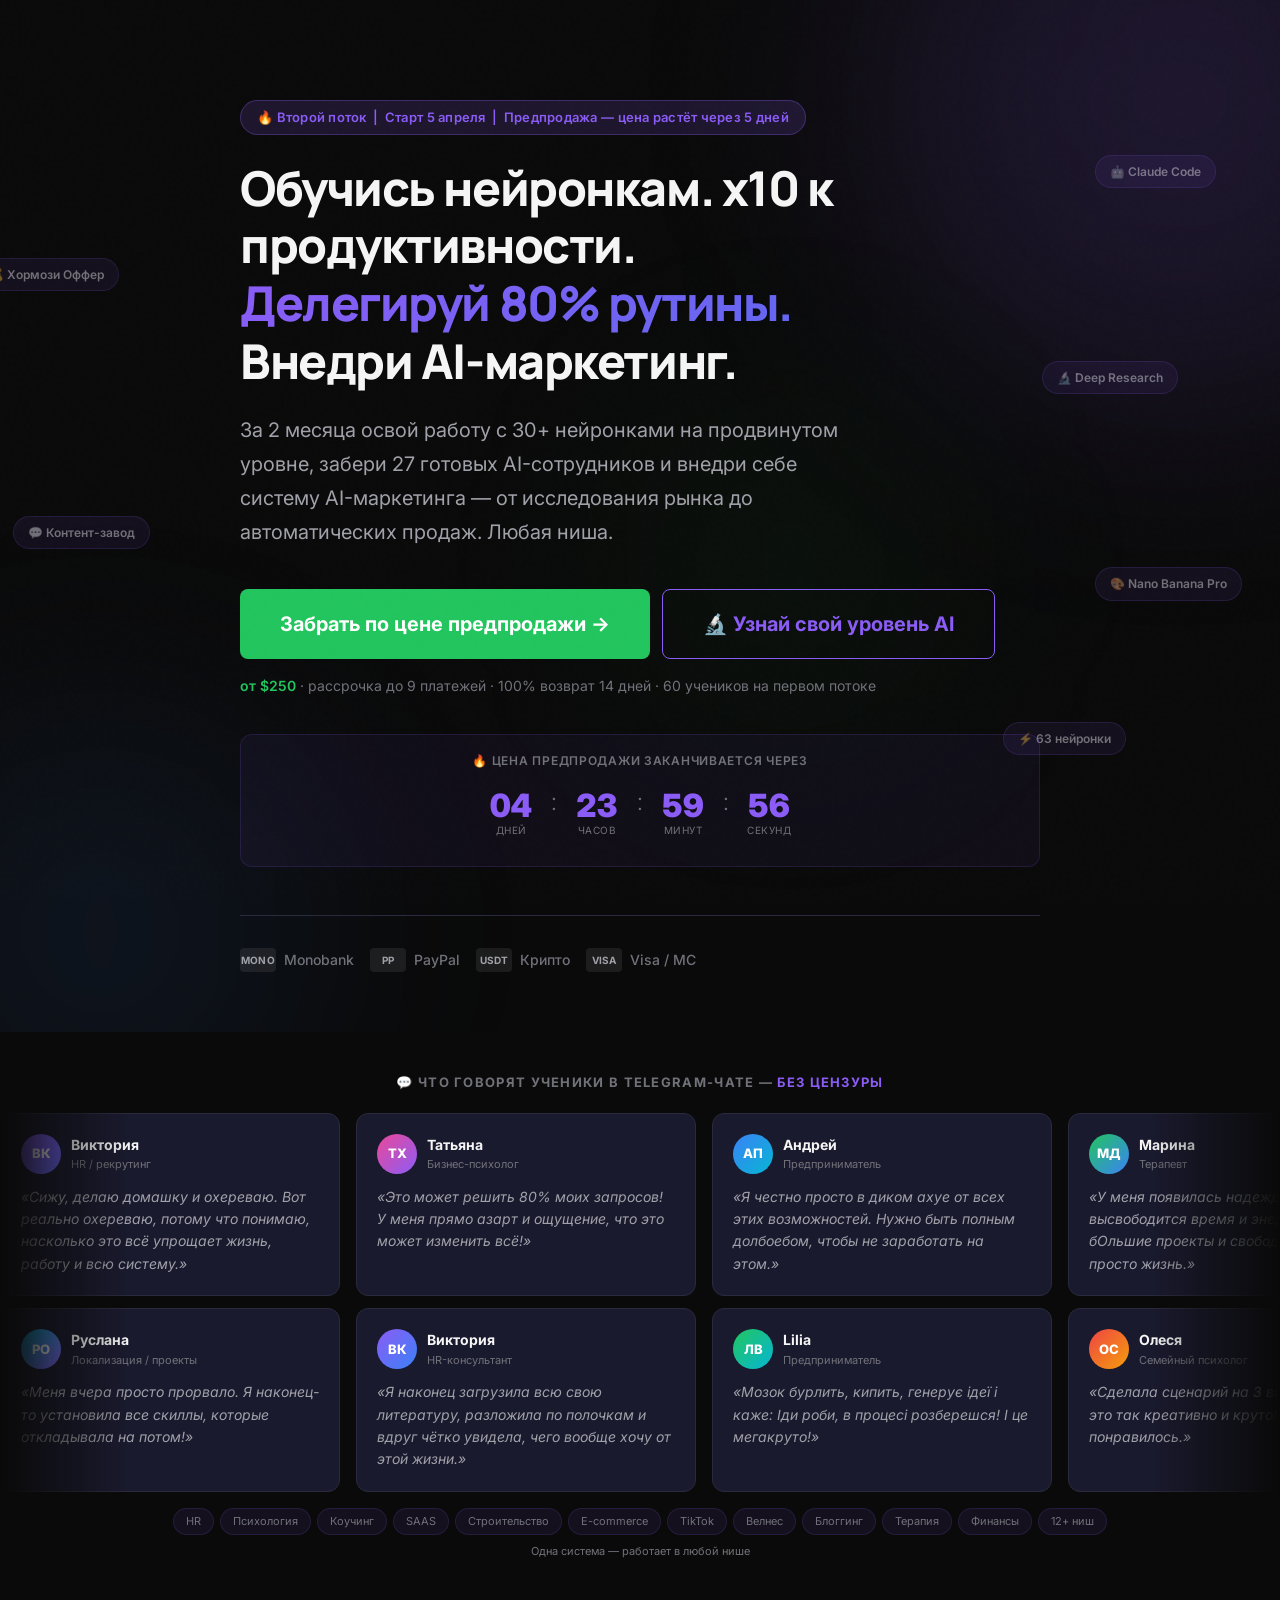
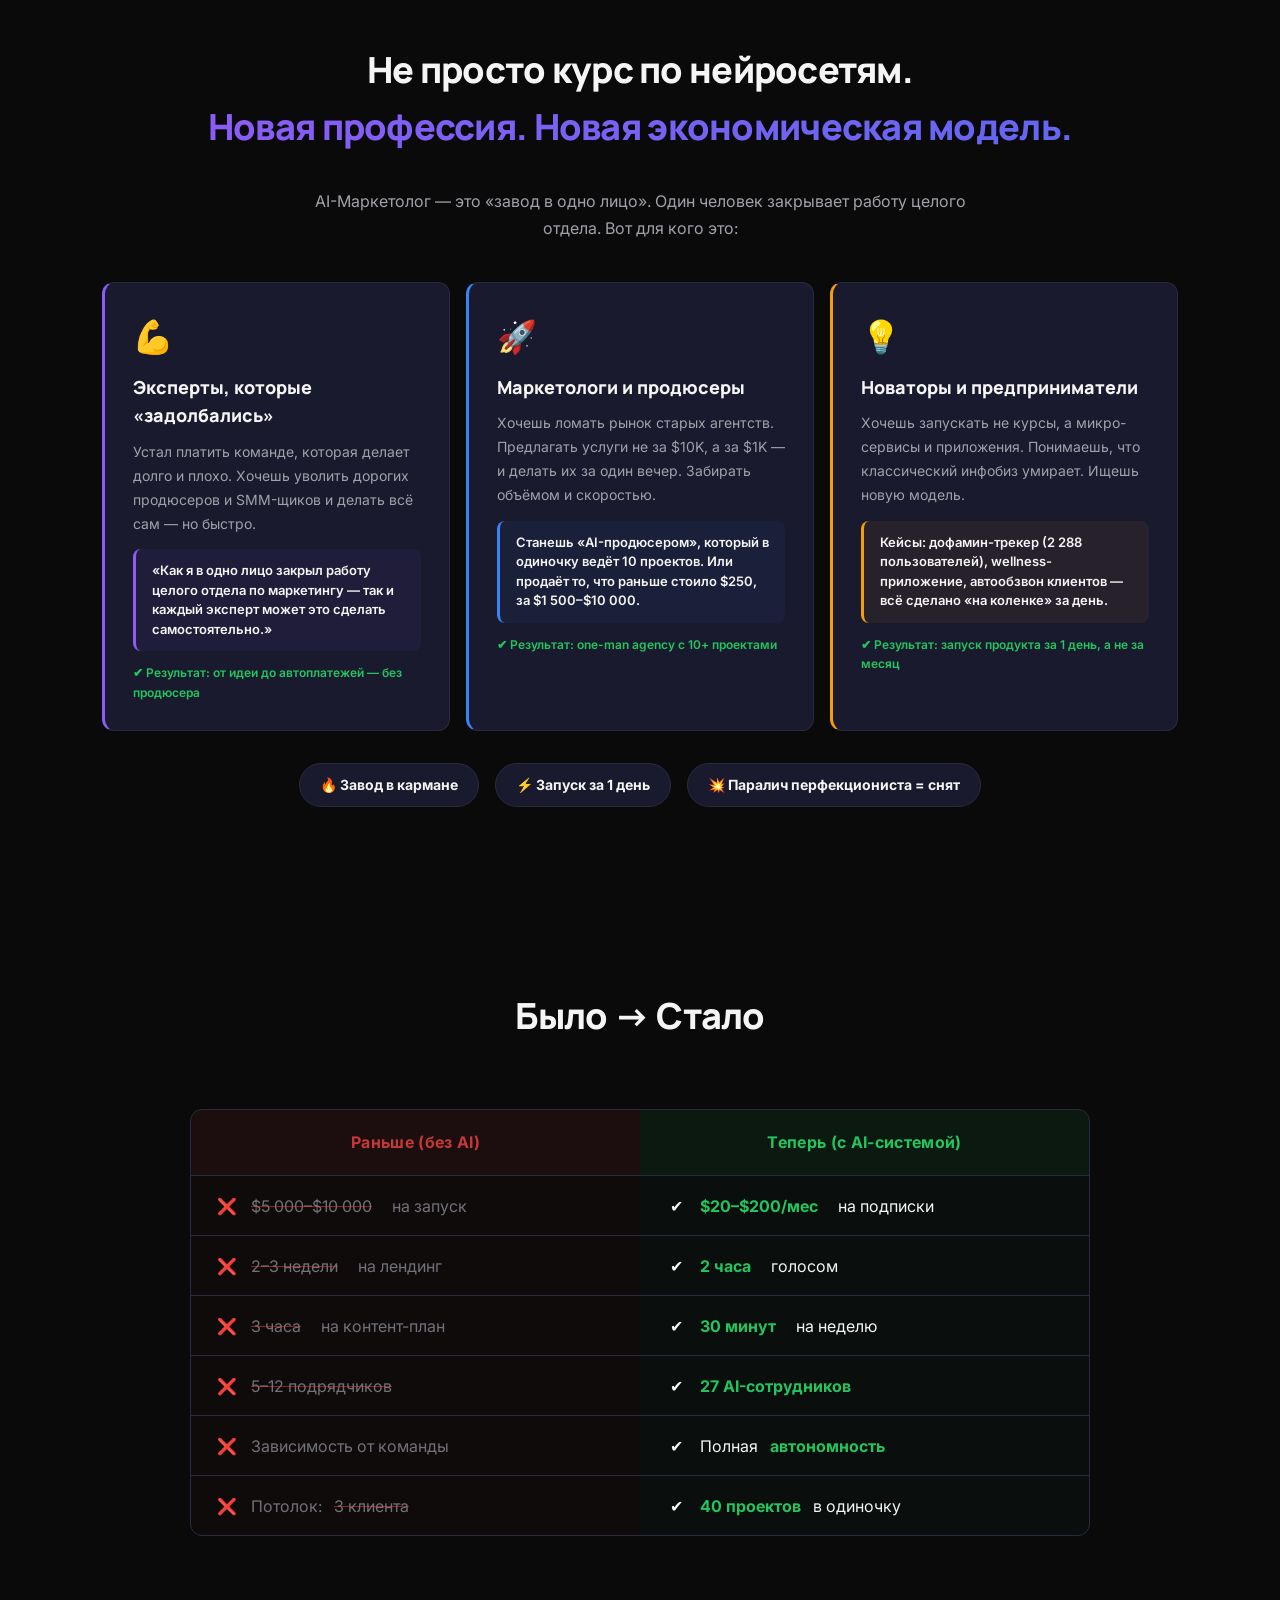
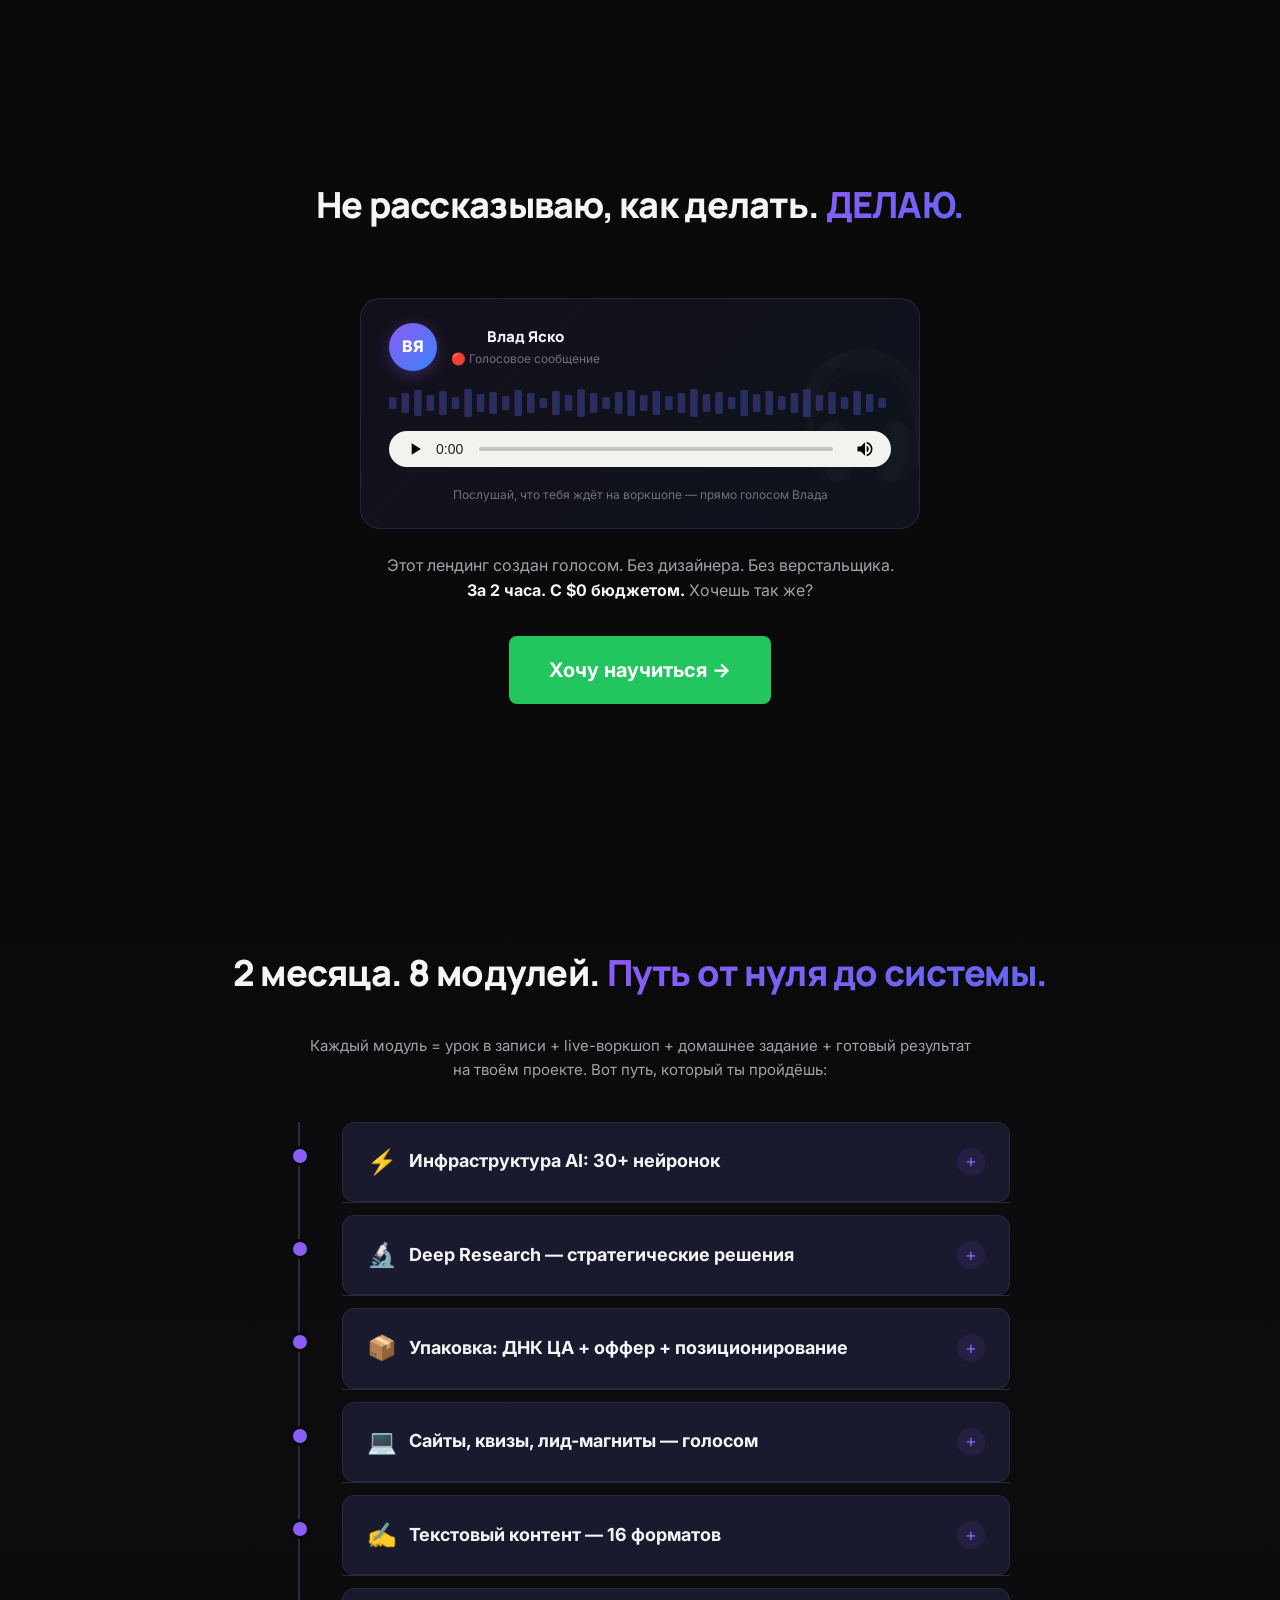
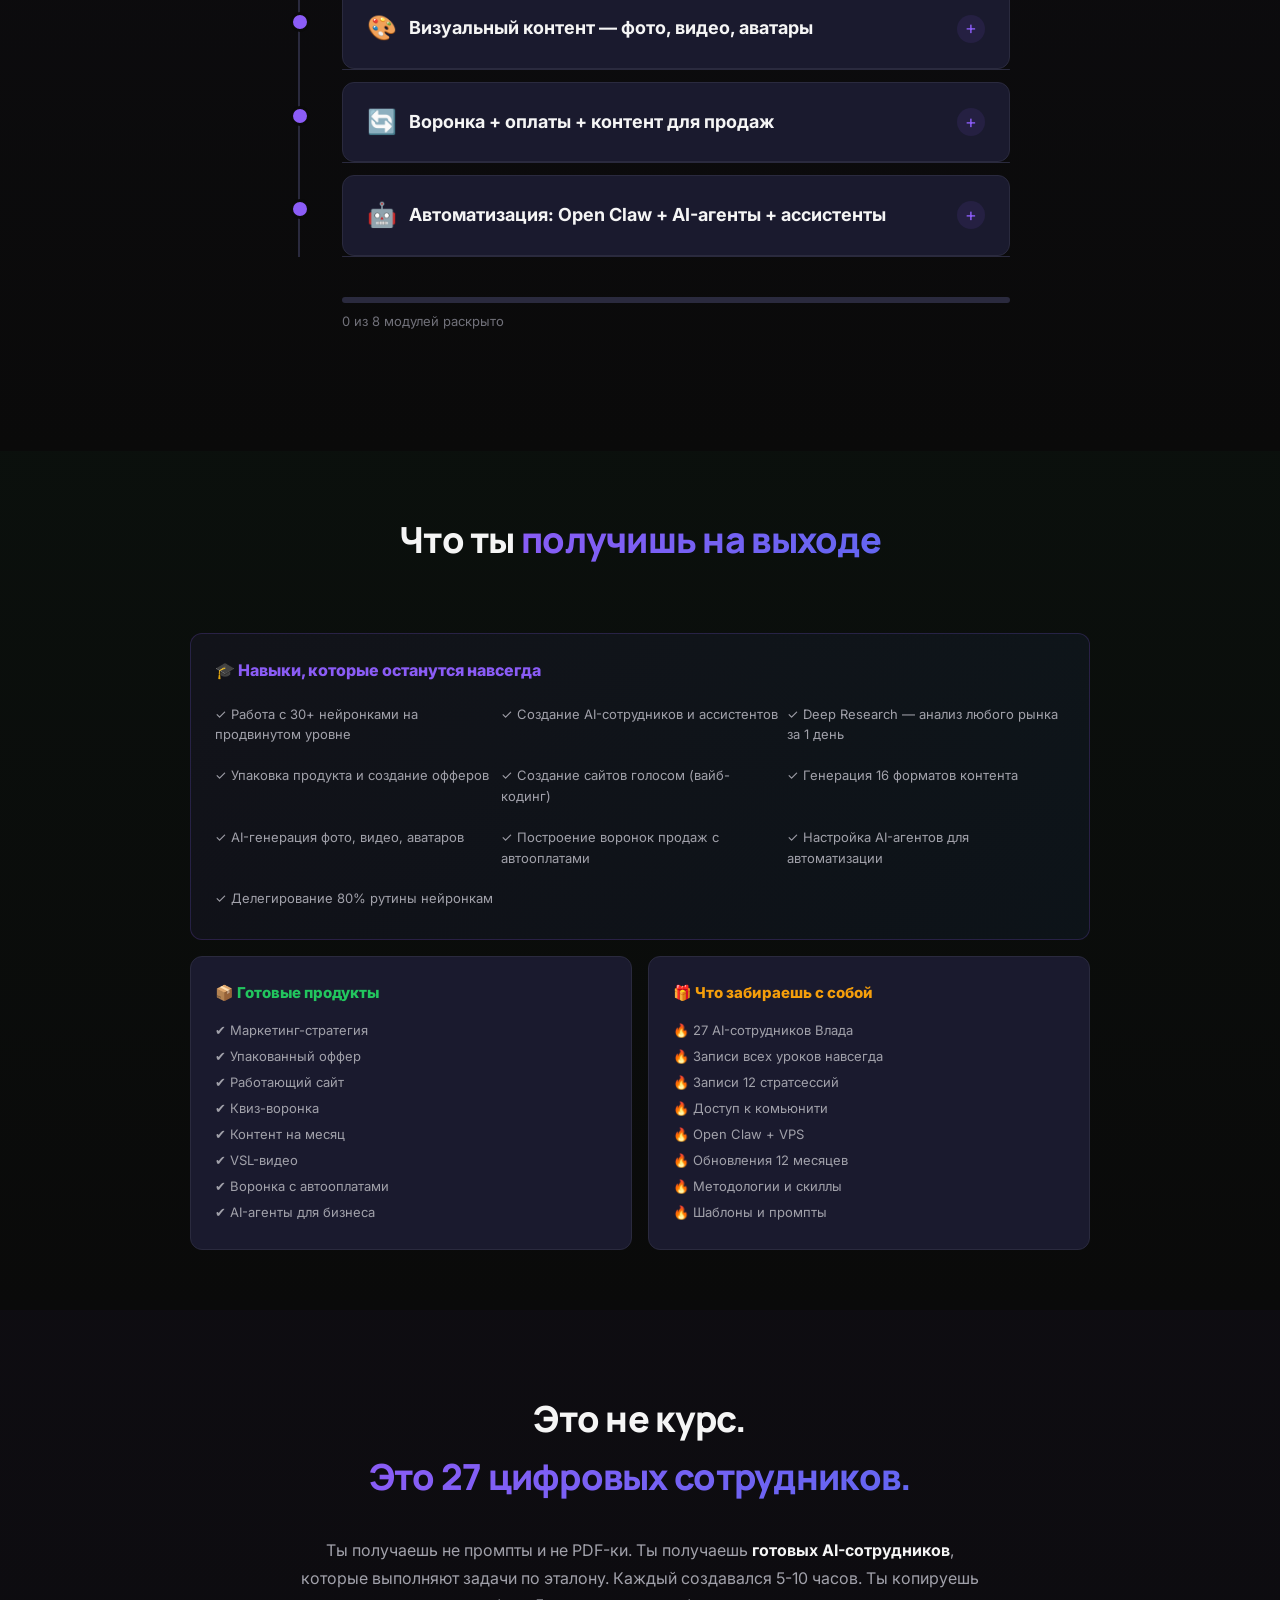
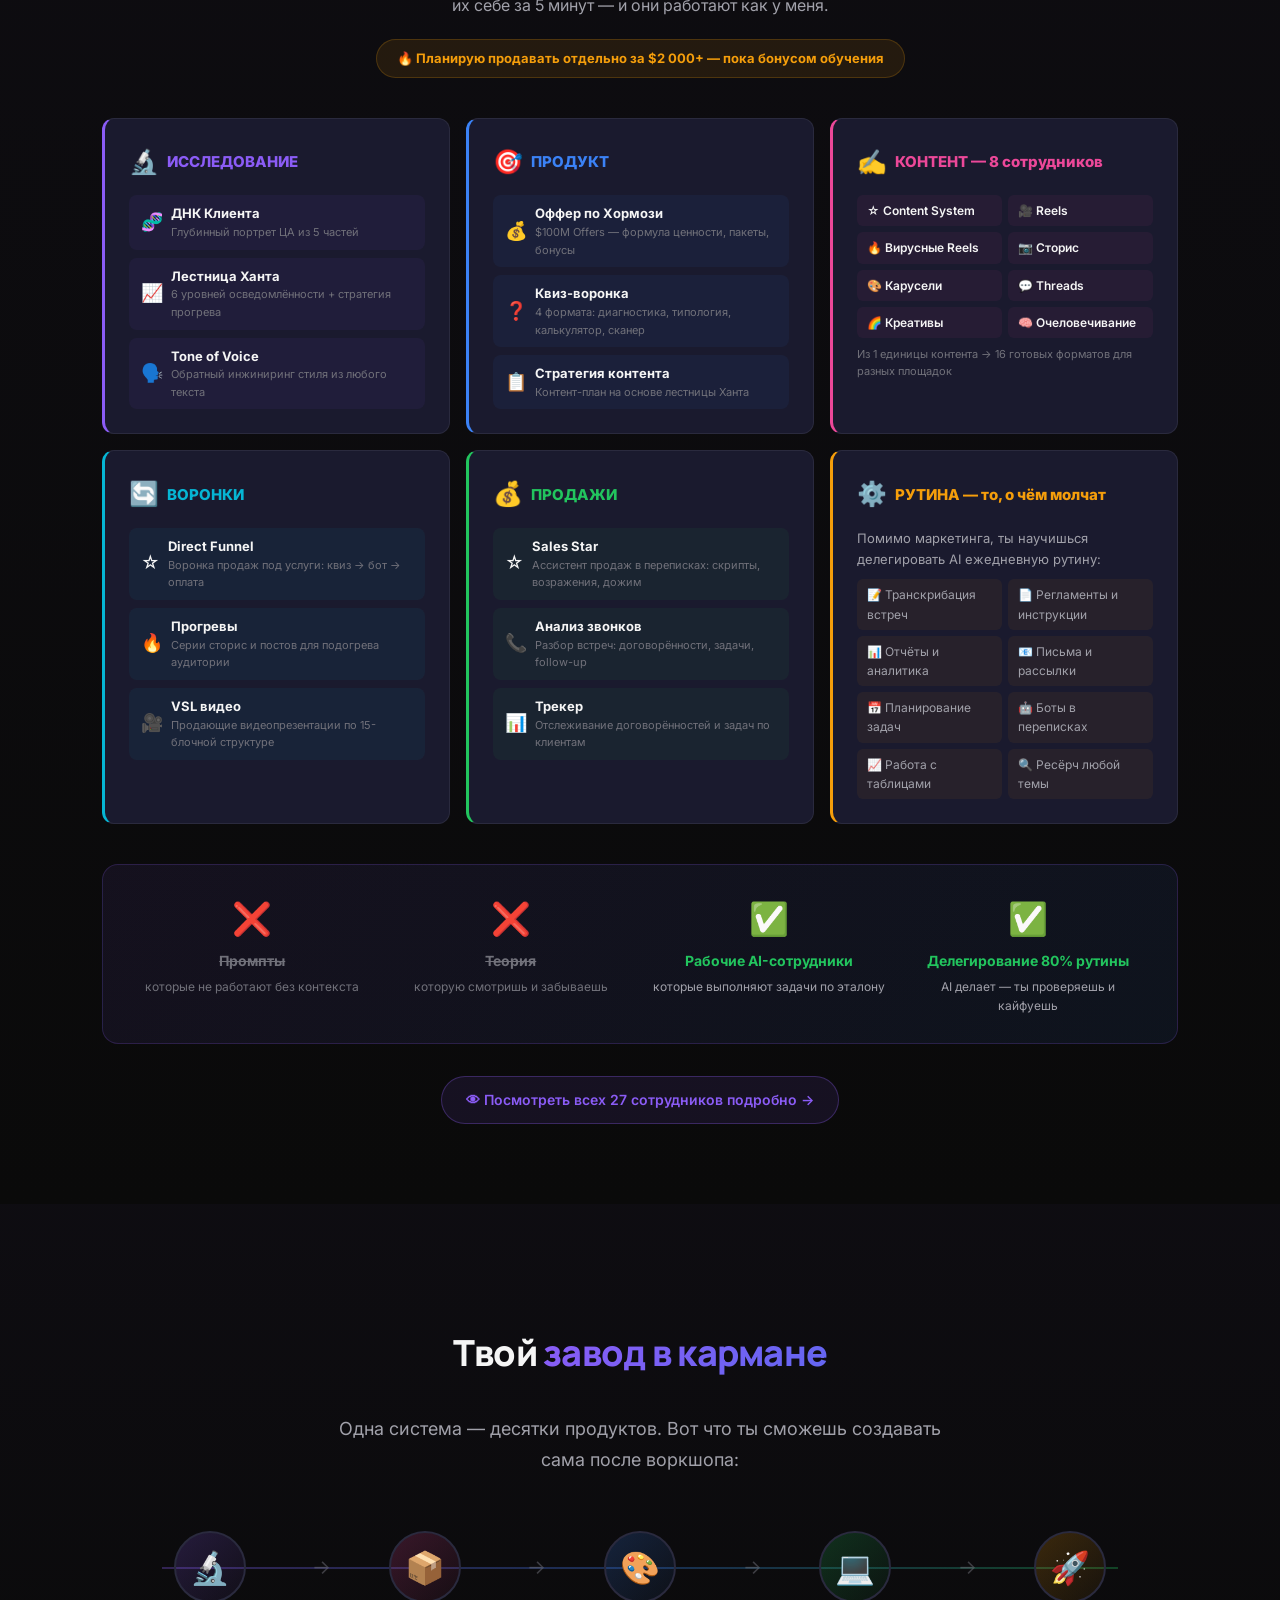
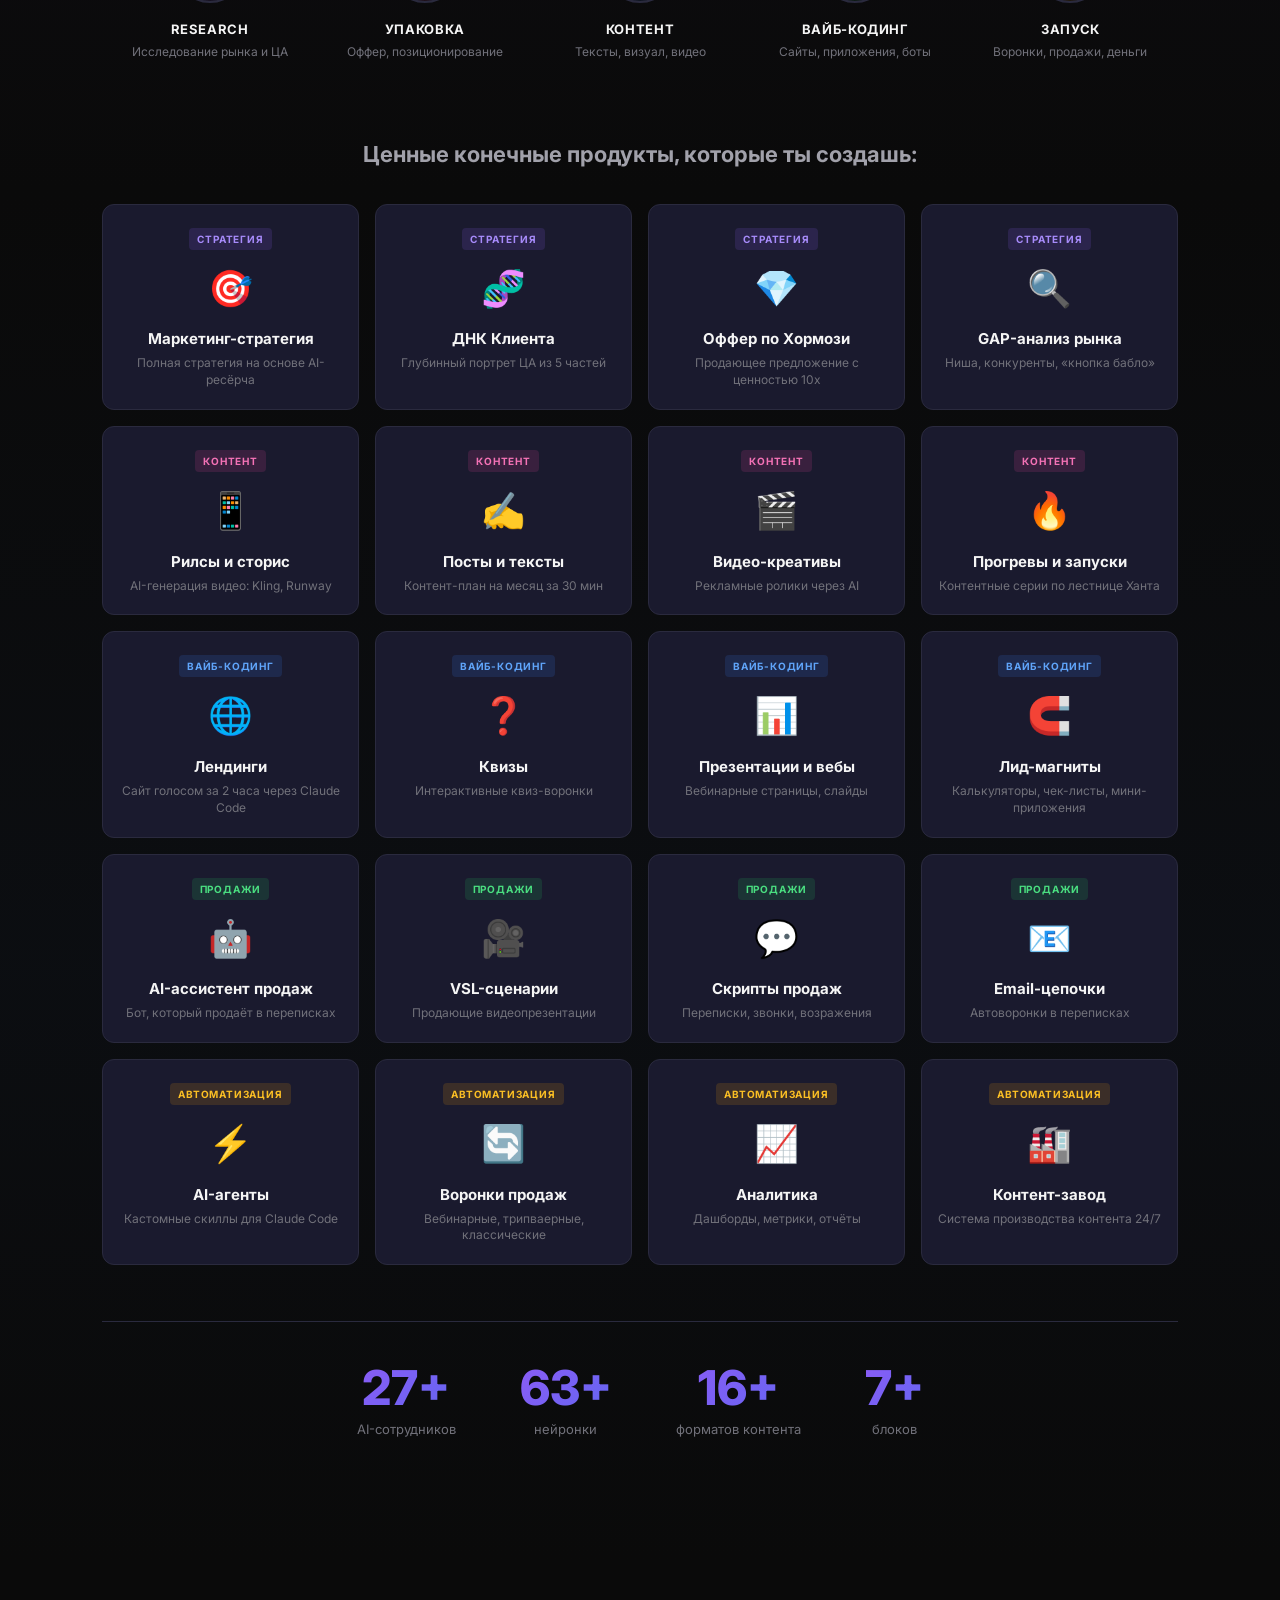
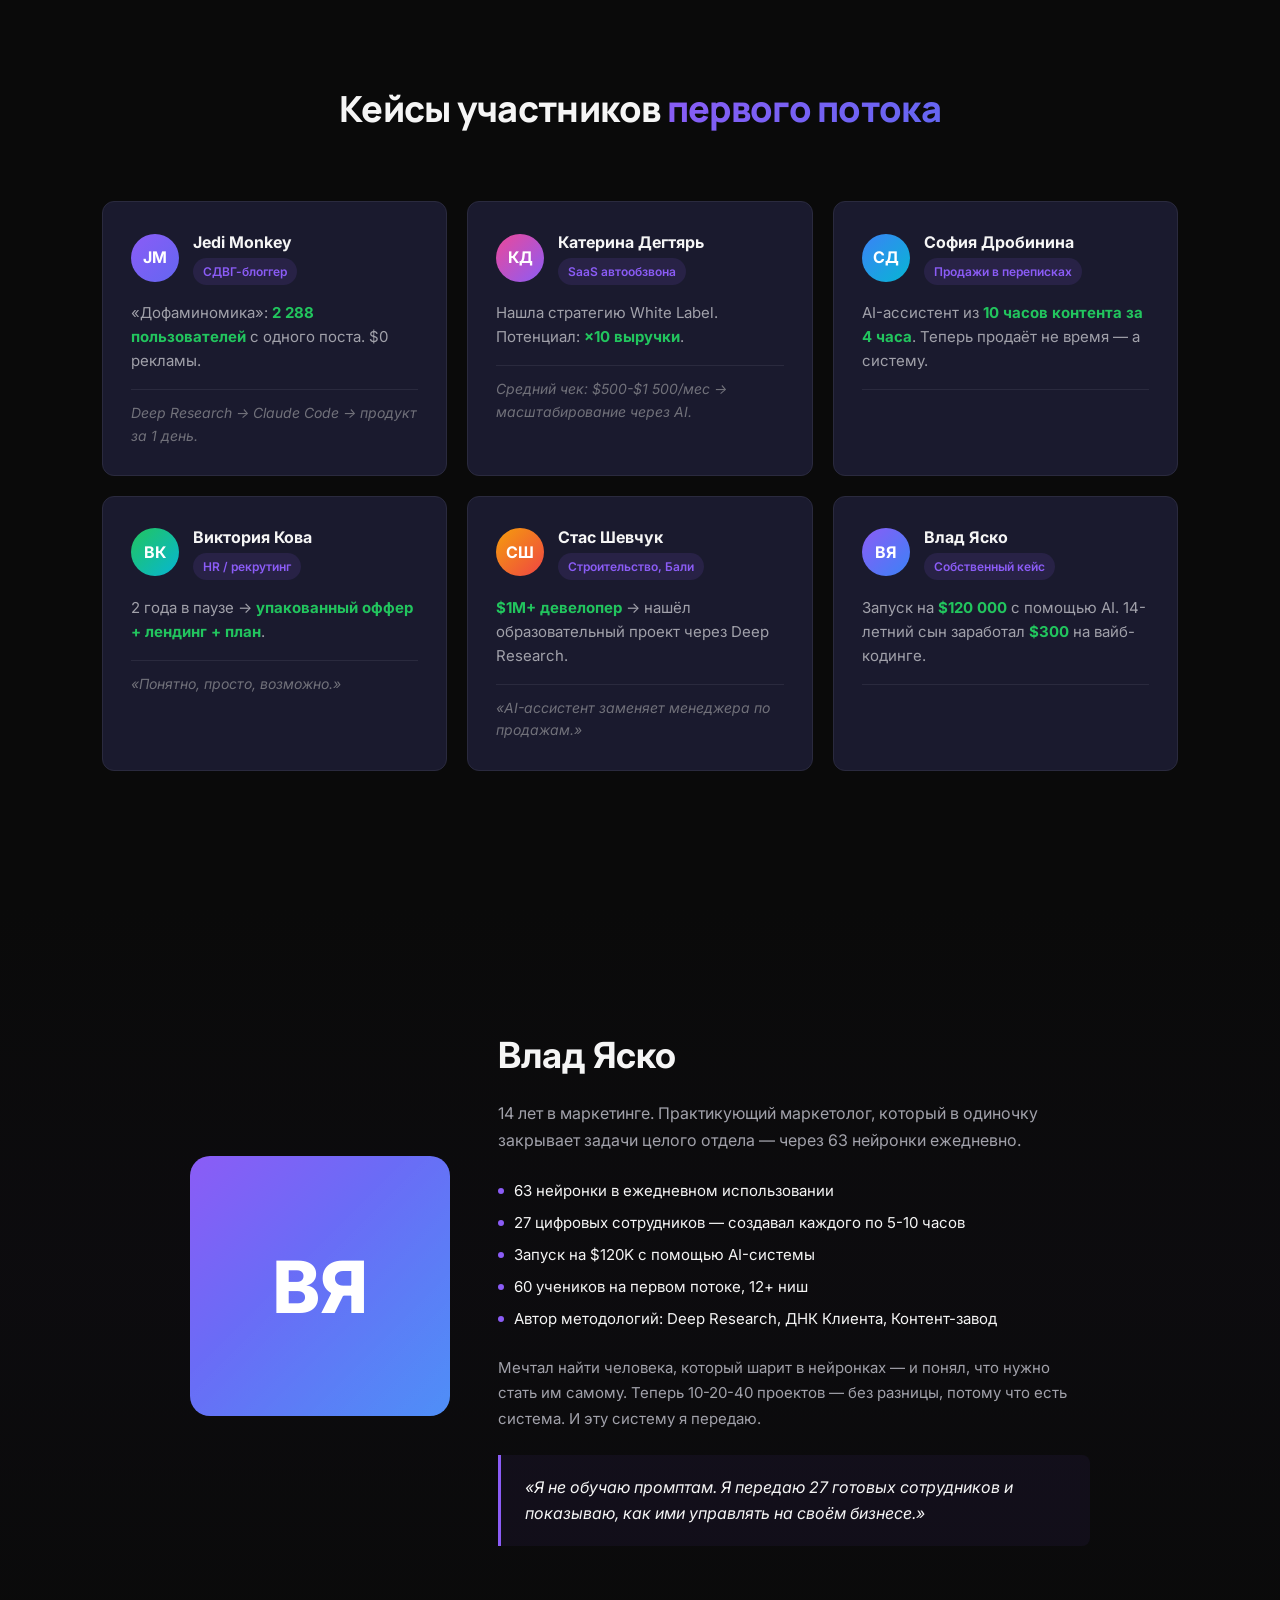
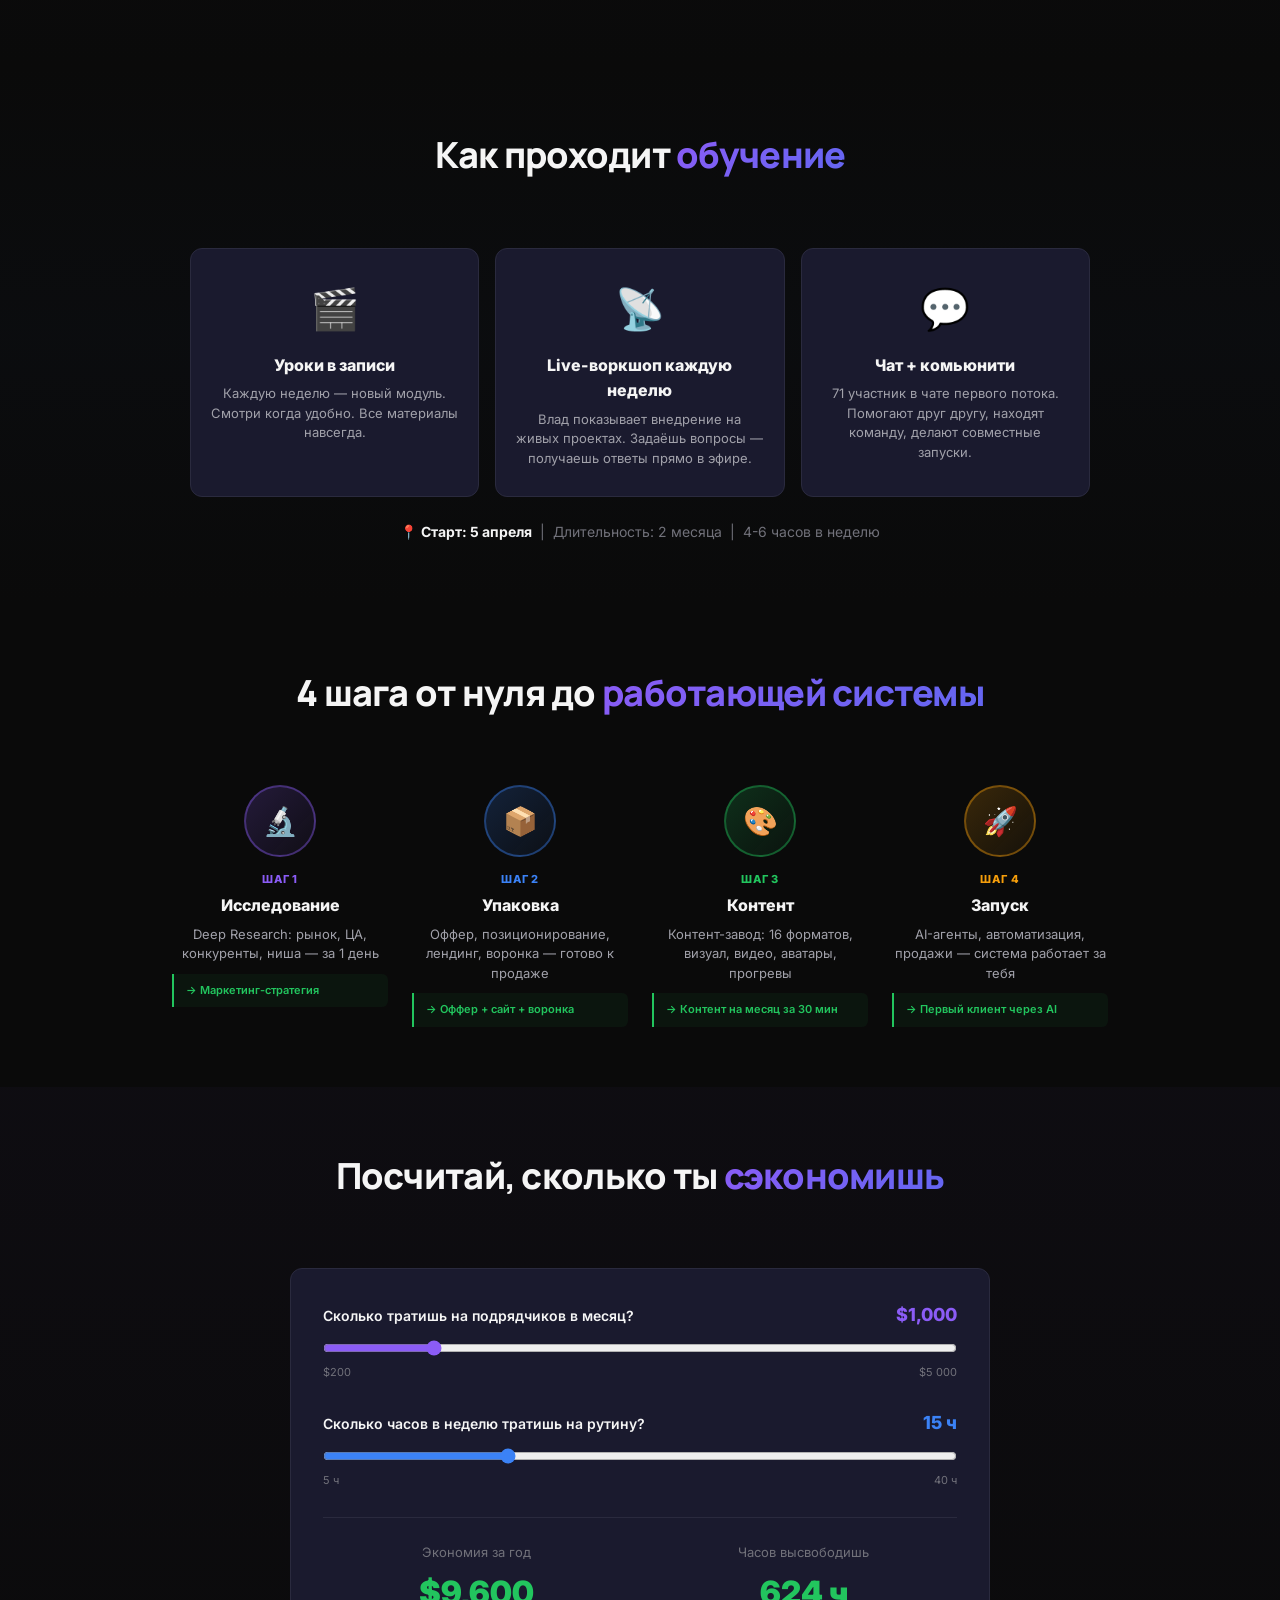
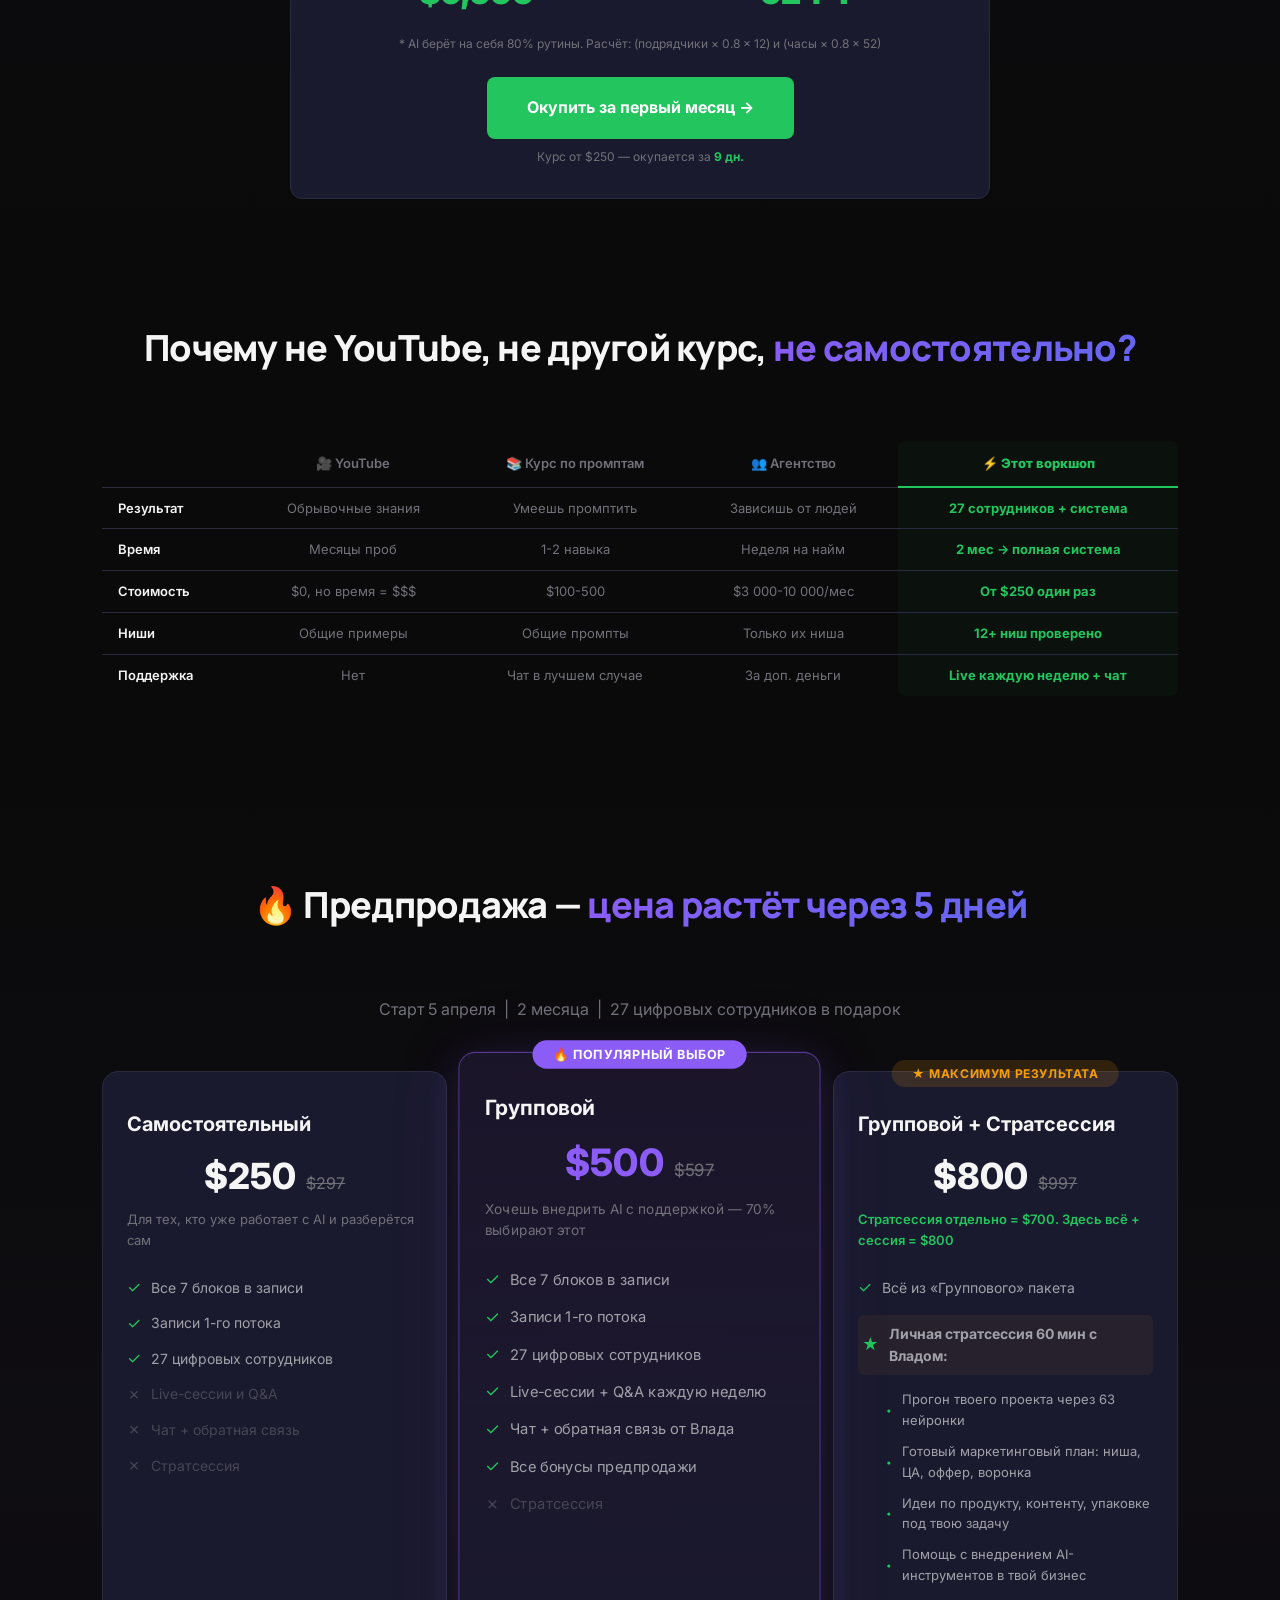
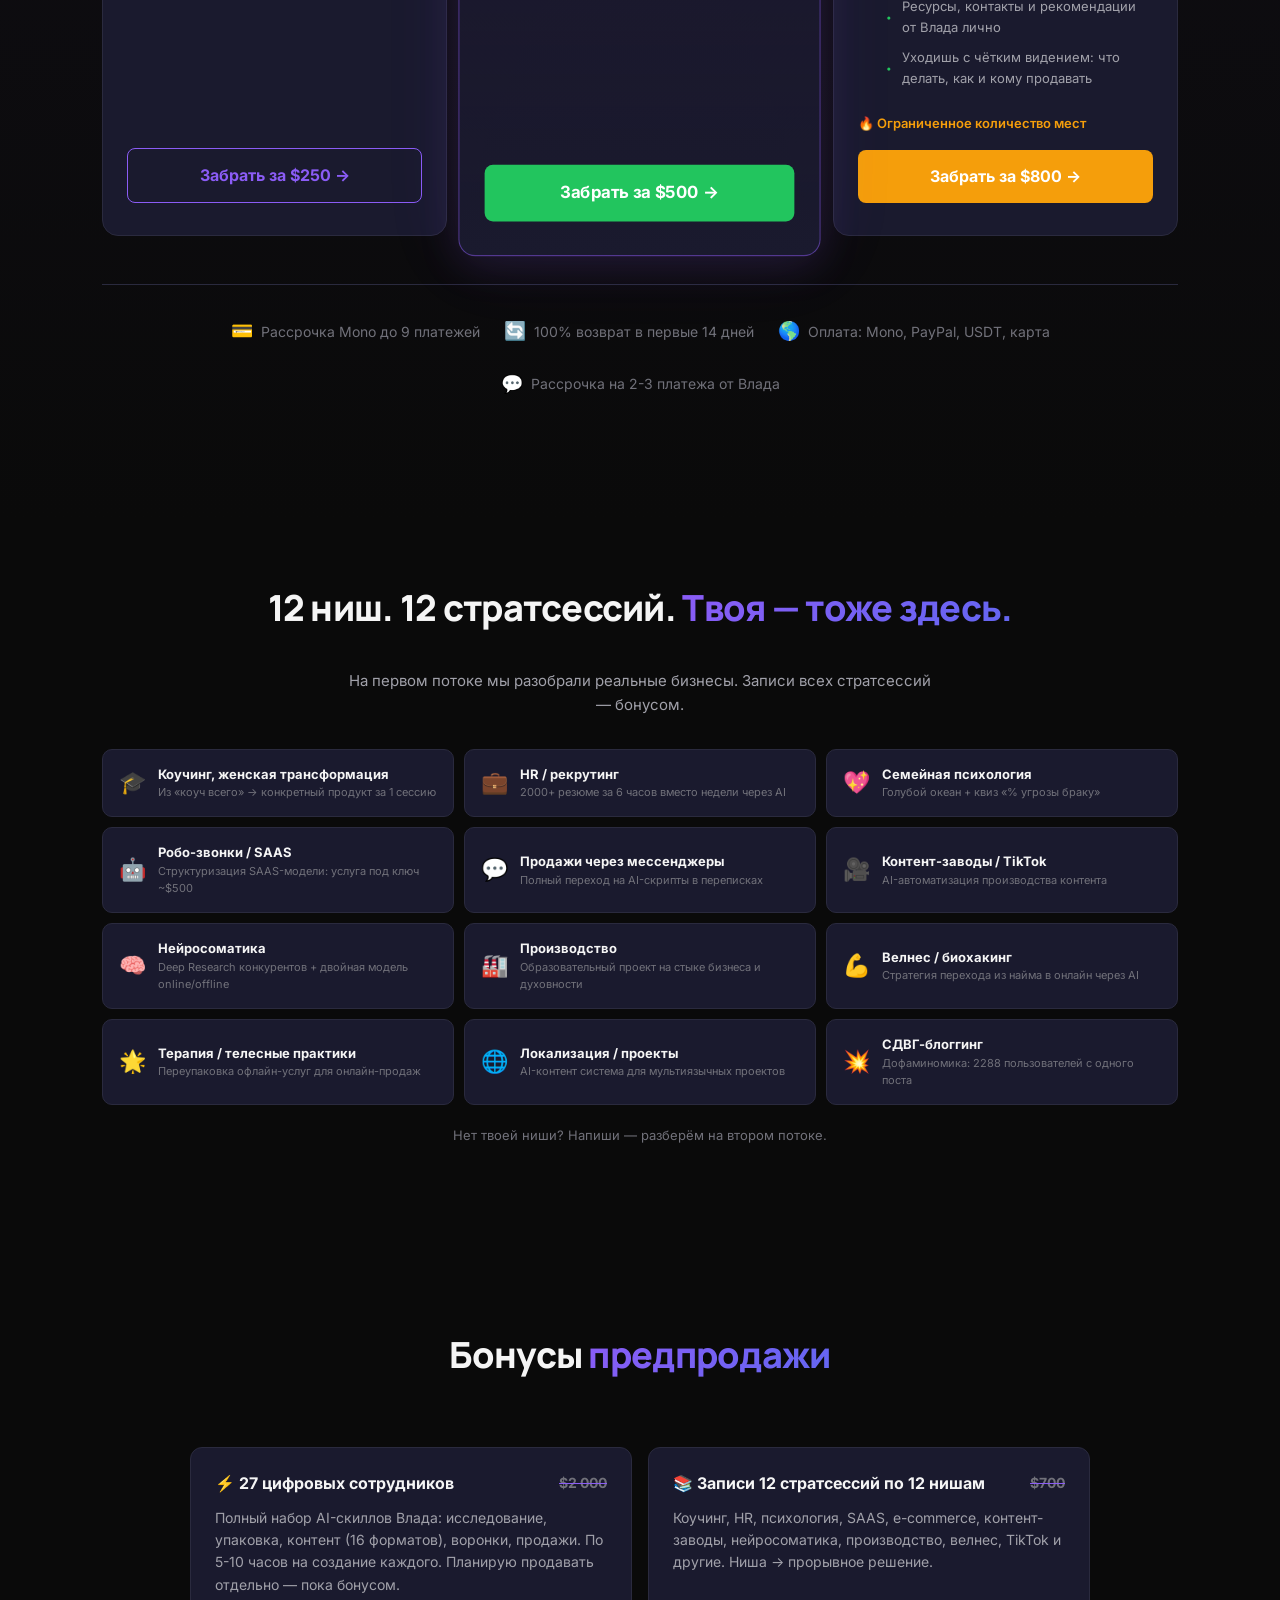
==== commit 97c38ec5: "New For Who block (3 segments) + remove pain checkboxes - Removed "Знакомо?" pain checkbox block - N" ====
--- a/landing/index.html
+++ b/landing/index.html
@@ -12,7 +12,7 @@
     <meta name="twitter:card" content="summary_large_image">
     <link rel="preconnect" href="https://fonts.googleapis.com">
     <link rel="preconnect" href="https://fonts.gstatic.com" crossorigin>
-    <link href="https://fonts.googleapis.com/css2?family=Inter:wght@400;500;600;700;800&display=swap" rel="stylesheet">
+    <link href="https://fonts.googleapis.com/css2?family=Inter:wght@400;500;600;700;800&family=Manrope:wght@700;800&display=swap" rel="stylesheet">
     <style>
         /* ========== DESIGN TOKENS ========== */
         :root {
@@ -32,6 +32,7 @@
             --gradient-purple-blue: linear-gradient(135deg, #8b5cf6, #3b82f6);
             --gradient-hero: linear-gradient(135deg, #8b5cf6 0%, #6366f1 50%, #3b82f6 100%);
             --font: 'Inter', -apple-system, BlinkMacSystemFont, sans-serif;
+            --font-display: 'Manrope', 'Inter', sans-serif;
             --radius-sm: 8px;
             --radius-md: 12px;
             --radius-lg: 16px;
@@ -104,9 +105,11 @@
         }
         .section-title {
             font-size: 24px;
-            font-weight: 700;
+            font-weight: 800;
+            font-family: var(--font-display);
             margin-bottom: 48px;
             text-align: center;
+            letter-spacing: -0.02em;
         }
         @media (min-width: 768px) {
             .section-title { font-size: 36px; margin-bottom: 64px; }
@@ -133,8 +136,8 @@
         @media (min-width: 768px) {
             .cta-btn { font-size: 20px; padding: 18px 40px; }
         }
-        .cta-btn:hover { filter: brightness(1.1); transform: translateY(-2px); }
-        .cta-btn:active { transform: translateY(0); }
+        .cta-btn:hover { filter: brightness(1.1); transform: translateY(-2px); box-shadow: 0 8px 24px rgba(34,197,94,0.3), 0 0 60px rgba(34,197,94,0.1); }
+        .cta-btn:active { transform: translateY(0); box-shadow: none; }
 
         .cta-btn-outline {
             background: transparent;
@@ -149,11 +152,13 @@
             border: 1px solid var(--border);
             border-radius: var(--radius-md);
             padding: 24px;
-            transition: border-color 0.3s ease, transform 0.3s var(--ease-out);
+            transition: border-color 0.3s ease, transform 0.3s var(--ease-out), box-shadow 0.3s ease;
+            position: relative;
         }
         .card:hover {
             border-color: rgba(139,92,246,0.4);
             transform: translateY(-4px);
+            box-shadow: 0 8px 32px rgba(139,92,246,0.08), 0 0 0 1px rgba(139,92,246,0.1);
         }
 
         /* ========== BADGE ========== */
@@ -228,7 +233,9 @@
         .hero h1 {
             font-size: 28px;
             font-weight: 800;
+            font-family: var(--font-display);
             line-height: 1.2;
+            letter-spacing: -0.03em;
             margin-bottom: 24px;
             animation: fadeUp 0.8s var(--ease-out) 0.2s both;
         }
@@ -288,6 +295,47 @@
             color: var(--text-secondary);
             letter-spacing: 0.02em;
         }
+
+        /* Floating badges around hero */
+        .hero-floats {
+            position: absolute;
+            inset: 0;
+            pointer-events: none;
+            z-index: 0;
+            overflow: hidden;
+        }
+        .hero-float {
+            position: absolute;
+            padding: 6px 14px;
+            background: rgba(139,92,246,0.08);
+            border: 1px solid rgba(139,92,246,0.15);
+            border-radius: 100px;
+            font-size: 12px;
+            font-weight: 600;
+            color: rgba(255,255,255,0.4);
+            white-space: nowrap;
+            animation: floatBadge 6s ease-in-out infinite;
+        }
+        .hero-float:nth-child(1) { top: 15%; right: 5%; animation-delay: 0s; }
+        .hero-float:nth-child(2) { top: 35%; right: 8%; animation-delay: 1s; }
+        .hero-float:nth-child(3) { top: 55%; right: 3%; animation-delay: 2s; }
+        .hero-float:nth-child(4) { top: 25%; left: -2%; animation-delay: 0.5s; }
+        .hero-float:nth-child(5) { top: 50%; left: 1%; animation-delay: 1.5s; }
+        .hero-float:nth-child(6) { top: 70%; right: 12%; animation-delay: 2.5s; }
+        @keyframes floatBadge {
+            0%, 100% { transform: translateY(0) rotate(0deg); opacity: 0.3; }
+            50% { transform: translateY(-12px) rotate(2deg); opacity: 0.6; }
+        }
+        @media (max-width: 767px) { .hero-floats { display: none; } }
+
+        /* Section wave divider */
+        .wave-divider {
+            width: 100%;
+            height: 60px;
+            background: none;
+            overflow: hidden;
+        }
+        .wave-divider svg { width: 100%; height: 100%; display: block; }
 
         @keyframes fadeUp {
             from { opacity: 0; transform: translateY(30px); }
@@ -1234,10 +1282,13 @@
         }
         .package-card:hover { border-color: rgba(139,92,246,0.3); }
         .package-card.featured {
-            border-color: var(--accent-purple);
-            background: linear-gradient(180deg, rgba(139,92,246,0.08) 0%, var(--bg-surface) 100%);
+            border-color: rgba(139,92,246,0.5);
+            background: linear-gradient(180deg, rgba(139,92,246,0.12) 0%, var(--bg-surface) 100%);
             transform: scale(1);
-            box-shadow: 0 0 60px rgba(139,92,246,0.1);
+            box-shadow: 0 8px 40px rgba(139,92,246,0.15), 0 0 80px rgba(139,92,246,0.08);
+        }
+        .package-card.featured:hover {
+            box-shadow: 0 12px 48px rgba(139,92,246,0.25), 0 0 100px rgba(139,92,246,0.12);
         }
         @media (min-width: 1024px) {
             .package-card.featured { transform: scale(1.05); z-index: 1; }
@@ -1418,6 +1469,7 @@
         .guarantee-big {
             font-size: 48px;
             font-weight: 800;
+            font-family: var(--font-display);
             color: var(--accent-green);
             margin-bottom: 16px;
             line-height: 1.1;
@@ -1586,6 +1638,120 @@
             border-top: 1px solid var(--border);
         }
         @media (min-width: 768px) { footer { padding-bottom: 32px; } }
+
+        /* ========== MOBILE-FIRST FIXES ========== */
+        @media (max-width: 767px) {
+            /* Hero mobile */
+            .hero h1 { font-size: 24px; line-height: 1.25; }
+            .hero h2 { font-size: 15px; }
+            .hero-cta-wrap > div { flex-direction: column; }
+            .hero-cta-wrap .cta-btn { width: 100%; text-align: center; font-size: 16px; padding: 14px 20px; }
+            .trust-bar { gap: 10px; }
+            .trust-item { font-size: 12px; }
+
+            /* Marquee mobile */
+            .tcard { width: 280px; padding: 16px; }
+            .tcard-text { font-size: 13px; }
+
+            /* Contrast mobile */
+            .contrast-table { flex-direction: column; }
+            .contrast-col { width: 100%; }
+
+            /* Audio pitch mobile */
+            audio { height: 36px; }
+
+            /* Program mobile */
+            .module-card.active .module-body { max-height: 500px; }
+
+            /* Employee grid mobile */
+            #employees .card { padding: 16px; }
+
+            /* Factory products mobile */
+            .products-grid { grid-template-columns: 1fr 1fr; gap: 8px; }
+            .product-item { padding: 14px 10px; }
+            .product-emoji { font-size: 28px; }
+            .product-name { font-size: 12px; }
+            .product-detail { font-size: 10px; }
+
+            /* Package cards mobile */
+            .packages-grid { gap: 12px; }
+            .package-card { padding: 20px 16px; }
+            .package-price { font-size: 28px; }
+
+            /* 4-step process mobile */
+            .process-line { display: none !important; }
+
+            /* ROI calculator mobile */
+            #calc-save-money, #calc-save-hours { font-size: 24px; }
+
+            /* 12 niches mobile */
+            #niches-grid { grid-template-columns: 1fr !important; }
+
+            /* Bonuses mobile */
+            .bonuses-grid { grid-template-columns: 1fr; }
+
+            /* Final CTA mobile */
+            .final-options { flex-direction: column; }
+            .final-option { width: 100%; }
+            .final-price { font-size: 28px; }
+
+            /* FAQ mobile */
+            .faq-question { padding: 14px 16px; }
+
+            /* Section padding mobile */
+            section { padding: 48px 0; }
+
+            /* Counter mobile */
+            .factory-counter { gap: 16px; }
+            .counter-num { font-size: 28px; }
+        }
+
+        /* ========== SWIPE INDICATOR ========== */
+        .swipe-hint {
+            text-align: center;
+            font-size: 12px;
+            color: var(--text-muted);
+            margin-top: 8px;
+            animation: swipeHint 2s ease-in-out infinite;
+        }
+        @keyframes swipeHint {
+            0%, 100% { transform: translateX(0); opacity: 0.5; }
+            50% { transform: translateX(10px); opacity: 1; }
+        }
+        @media (min-width: 768px) { .swipe-hint { display: none; } }
+
+        /* ========== COUNTDOWN TIMER ========== */
+        .countdown-bar {
+            display: flex;
+            justify-content: center;
+            gap: 12px;
+            flex-wrap: wrap;
+            padding: 12px 0;
+        }
+        .countdown-unit {
+            text-align: center;
+            min-width: 56px;
+        }
+        .countdown-num {
+            font-size: 24px;
+            font-weight: 900;
+            color: var(--accent-purple);
+            font-variant-numeric: tabular-nums;
+            line-height: 1;
+        }
+        @media (min-width: 768px) { .countdown-num { font-size: 32px; } }
+        .countdown-label {
+            font-size: 10px;
+            color: var(--text-muted);
+            text-transform: uppercase;
+            letter-spacing: 0.05em;
+        }
+        .countdown-sep {
+            font-size: 24px;
+            font-weight: 300;
+            color: var(--text-muted);
+            line-height: 1;
+        }
     </style>
 </head>
 <body>
@@ -1595,19 +1761,41 @@
     <div class="orb orb-1"></div>
     <div class="orb orb-2"></div>
     <div class="orb orb-3"></div>
+    <!-- Floating tool badges -->
+    <div class="hero-floats">
+        <div class="hero-float">&#129302; Claude Code</div>
+        <div class="hero-float">&#128300; Deep Research</div>
+        <div class="hero-float">&#127912; Nano Banana Pro</div>
+        <div class="hero-float">&#128176; Хормози Оффер</div>
+        <div class="hero-float">&#128172; Контент-завод</div>
+        <div class="hero-float">&#9889; 63 нейронки</div>
+    </div>
     <div class="container">
         <div class="hero-content">
             <div class="hero-badge">
                 <span class="badge">&#128293; Второй поток &nbsp;|&nbsp; Старт 5 апреля &nbsp;|&nbsp; Предпродажа &mdash; цена растёт через 5 дней</span>
             </div>
-            <h1>Освой AI-навыки 2026.<br>Внедри в маркетинг.<br><span class="gradient-text">Делегируй 80% рутины.</span></h1>
-            <h2>За 2 месяца выучи самые актуальные AI-навыки, внедри их в маркетинг своего бизнеса и забери 27 готовых AI-агентов &mdash; для исследований, упаковки, контента, воронок и продаж.</h2>
+            <h1>Обучись нейронкам. x10 к продуктивности.<br><span class="gradient-text">Делегируй 80% рутины.</span><br>Внедри AI-маркетинг.</h1>
+            <h2>За 2 месяца освой работу с 30+ нейронками на продвинутом уровне, забери 27 готовых AI-сотрудников и внедри себе систему AI-маркетинга &mdash; от исследования рынка до автоматических продаж. Любая ниша.</h2>
             <div class="hero-cta-wrap">
                 <div style="display:flex;gap:12px;flex-wrap:wrap;">
                     <a href="#packages" class="cta-btn">Забрать по цене предпродажи &rarr;</a>
                     <a href="quiz.html" class="cta-btn cta-btn-outline">&#128300; Узнай свой уровень AI</a>
                 </div>
                 <p class="hero-sub-cta"><span>от $250</span> &middot; рассрочка до 9 платежей &middot; 100% возврат 14 дней &middot; 60 учеников на первом потоке</p>
+                <!-- Countdown timer -->
+                <div style="margin-top:20px;padding:16px 20px;background:rgba(139,92,246,0.06);border:1px solid rgba(139,92,246,0.15);border-radius:12px;" class="reveal">
+                    <p style="text-align:center;font-size:12px;color:var(--text-muted);margin-bottom:8px;font-weight:600;text-transform:uppercase;letter-spacing:0.06em;">&#128293; Цена предпродажи заканчивается через</p>
+                    <div class="countdown-bar" id="hero-countdown">
+                        <div class="countdown-unit"><div class="countdown-num" id="cd-days">04</div><div class="countdown-label">дней</div></div>
+                        <span class="countdown-sep">:</span>
+                        <div class="countdown-unit"><div class="countdown-num" id="cd-hours">12</div><div class="countdown-label">часов</div></div>
+                        <span class="countdown-sep">:</span>
+                        <div class="countdown-unit"><div class="countdown-num" id="cd-mins">37</div><div class="countdown-label">минут</div></div>
+                        <span class="countdown-sep">:</span>
+                        <div class="countdown-unit"><div class="countdown-num" id="cd-secs">15</div><div class="countdown-label">секунд</div></div>
+                    </div>
+                </div>
             </div>
             <div class="trust-bar">
                 <div class="trust-item"><span class="trust-icon">MONO</span> Monobank</div>
@@ -1657,42 +1845,74 @@
             <div class="tcard"><div class="tcard-top"><div class="tcard-avatar" style="background:linear-gradient(135deg,#f59e0b,#22c55e)">СС</div><div><div class="tcard-name">Сергей</div><div class="tcard-role">Предприниматель</div></div></div><p class="tcard-text">&laquo;С каждым зумом все больше раскрываются возможности и новые идеи для себя. Уже начал работу с Gemini и NotebookLM.&raquo;</p></div>
         </div>
     </div>
+    <!-- Niche badges -->
+    <div class="container" style="margin-top:16px;">
+        <div style="display:flex;flex-wrap:wrap;justify-content:center;gap:6px;">
+            <span style="padding:4px 12px;background:rgba(139,92,246,0.08);border:1px solid rgba(139,92,246,0.15);border-radius:100px;font-size:11px;color:var(--text-muted);">HR</span>
+            <span style="padding:4px 12px;background:rgba(139,92,246,0.08);border:1px solid rgba(139,92,246,0.15);border-radius:100px;font-size:11px;color:var(--text-muted);">Психология</span>
+            <span style="padding:4px 12px;background:rgba(139,92,246,0.08);border:1px solid rgba(139,92,246,0.15);border-radius:100px;font-size:11px;color:var(--text-muted);">Коучинг</span>
+            <span style="padding:4px 12px;background:rgba(139,92,246,0.08);border:1px solid rgba(139,92,246,0.15);border-radius:100px;font-size:11px;color:var(--text-muted);">SAAS</span>
+            <span style="padding:4px 12px;background:rgba(139,92,246,0.08);border:1px solid rgba(139,92,246,0.15);border-radius:100px;font-size:11px;color:var(--text-muted);">Строительство</span>
+            <span style="padding:4px 12px;background:rgba(139,92,246,0.08);border:1px solid rgba(139,92,246,0.15);border-radius:100px;font-size:11px;color:var(--text-muted);">E-commerce</span>
+            <span style="padding:4px 12px;background:rgba(139,92,246,0.08);border:1px solid rgba(139,92,246,0.15);border-radius:100px;font-size:11px;color:var(--text-muted);">TikTok</span>
+            <span style="padding:4px 12px;background:rgba(139,92,246,0.08);border:1px solid rgba(139,92,246,0.15);border-radius:100px;font-size:11px;color:var(--text-muted);">Велнес</span>
+            <span style="padding:4px 12px;background:rgba(139,92,246,0.08);border:1px solid rgba(139,92,246,0.15);border-radius:100px;font-size:11px;color:var(--text-muted);">Блоггинг</span>
+            <span style="padding:4px 12px;background:rgba(139,92,246,0.08);border:1px solid rgba(139,92,246,0.15);border-radius:100px;font-size:11px;color:var(--text-muted);">Терапия</span>
+            <span style="padding:4px 12px;background:rgba(139,92,246,0.08);border:1px solid rgba(139,92,246,0.15);border-radius:100px;font-size:11px;color:var(--text-muted);">Финансы</span>
+            <span style="padding:4px 12px;background:rgba(139,92,246,0.08);border:1px solid rgba(139,92,246,0.15);border-radius:100px;font-size:11px;color:var(--text-muted);">12+ ниш</span>
+        </div>
+        <p style="text-align:center;font-size:11px;color:var(--text-muted);margin-top:8px;">Одна система &mdash; работает в любой нише</p>
+    </div>
 </section>
 
-<!-- ============ BLOCK 2: PAIN ============ -->
-<section class="pain-section" id="pain">
+<!-- ============ BLOCK 2: FOR WHO (NEW POSITION) ============ -->
+<section style="padding:60px 0;" id="forwho-top">
     <div class="container">
-        <h2 class="section-title reveal">Знакомо?</h2>
-        <div class="pain-counter reveal reveal-delay-1" id="pain-counter"></div>
-        <div class="pain-grid reveal reveal-delay-2">
-            <div class="pain-item" data-pain>
-                <div class="pain-checkbox"><span class="pain-checkbox-icon">&#10003;</span></div>
-                <span class="pain-text">Платишь дизайнеру <span class="pain-highlight">$300 за лендинг</span> и ждёшь 2 недели</span>
-            </div>
-            <div class="pain-item" data-pain>
-                <div class="pain-checkbox"><span class="pain-checkbox-icon">&#10003;</span></div>
-                <span class="pain-text">Тратишь <span class="pain-highlight">3 часа на контент-план</span> — а результат «как у робота»</span>
-            </div>
-            <div class="pain-item" data-pain>
-                <div class="pain-checkbox"><span class="pain-checkbox-icon">&#10003;</span></div>
-                <span class="pain-text">Клиент написал: <span class="pain-highlight">«Мы решили попробовать сами. С ChatGPT»</span></span>
-            </div>
-            <div class="pain-item" data-pain>
-                <div class="pain-checkbox"><span class="pain-checkbox-icon">&#10003;</span></div>
-                <span class="pain-text">Подписалась на <span class="pain-highlight">30 каналов про AI</span> — каша в голове стала ещё гуще</span>
-            </div>
-            <div class="pain-item" data-pain>
-                <div class="pain-checkbox"><span class="pain-checkbox-icon">&#10003;</span></div>
-                <span class="pain-text">Хочешь масштабироваться, но физически <span class="pain-highlight">не можешь вести больше 3 клиентов</span></span>
-            </div>
-            <div class="pain-item" data-pain>
-                <div class="pain-checkbox"><span class="pain-checkbox-icon">&#10003;</span></div>
-                <span class="pain-text">Купила курс за $300 &rarr; посмотрела 2 урока &rarr; <span class="pain-highlight">забросила &rarr; ненавидишь себя</span></span>
-            </div>
-        </div>
-        <div class="pain-footer reveal reveal-delay-3">
-            <p>Если хотя бы 2 пункта — про тебя, читай дальше.</p>
-            <p>Потому что через 2 месяца всё это заменят 27 цифровых сотрудников.</p>
+        <h2 class="section-title reveal">Не просто курс по нейросетям.<br><span class="gradient-text">Новая профессия. Новая экономическая модель.</span></h2>
+        <p style="text-align:center;color:var(--text-secondary);font-size:16px;max-width:700px;margin:-32px auto 40px;line-height:1.7;" class="reveal">AI-Маркетолог &mdash; это &laquo;завод в одно лицо&raquo;. Один человек закрывает работу целого отдела. Вот для кого это:</p>
+
+        <div style="display:grid;grid-template-columns:repeat(auto-fit,minmax(320px,1fr));gap:16px;">
+            <!-- Segment 1: Experts -->
+            <div class="card reveal" style="border-left:3px solid var(--accent-purple);padding:28px;">
+                <div style="font-size:32px;margin-bottom:10px;">&#128170;</div>
+                <h3 style="font-size:18px;font-weight:800;margin-bottom:10px;font-family:var(--font-display);">Эксперты, которые &laquo;задолбались&raquo;</h3>
+                <p style="font-size:14px;color:var(--text-secondary);line-height:1.7;margin-bottom:14px;">Устал платить команде, которая делает долго и плохо. Хочешь уволить дорогих продюсеров и SMM-щиков и делать всё сам &mdash; но быстро.</p>
+                <div style="padding:12px 16px;background:rgba(139,92,246,0.06);border-radius:8px;border-left:3px solid var(--accent-purple);">
+                    <p style="font-size:13px;color:var(--text-primary);font-weight:600;line-height:1.5;">&laquo;Как я в одно лицо закрыл работу целого отдела по маркетингу &mdash; так и каждый эксперт может это сделать самостоятельно.&raquo;</p>
+                </div>
+                <div style="margin-top:12px;font-size:12px;color:var(--accent-green);font-weight:600;">&#10004; Результат: от идеи до автоплатежей &mdash; без продюсера</div>
+            </div>
+
+            <!-- Segment 2: Marketers -->
+            <div class="card reveal reveal-delay-1" style="border-left:3px solid var(--accent-blue);padding:28px;">
+                <div style="font-size:32px;margin-bottom:10px;">&#128640;</div>
+                <h3 style="font-size:18px;font-weight:800;margin-bottom:10px;font-family:var(--font-display);">Маркетологи и продюсеры</h3>
+                <p style="font-size:14px;color:var(--text-secondary);line-height:1.7;margin-bottom:14px;">Хочешь ломать рынок старых агентств. Предлагать услуги не за $10K, а за $1K &mdash; и делать их за один вечер. Забирать объёмом и скоростью.</p>
+                <div style="padding:12px 16px;background:rgba(59,130,246,0.06);border-radius:8px;border-left:3px solid var(--accent-blue);">
+                    <p style="font-size:13px;color:var(--text-primary);font-weight:600;line-height:1.5;">Станешь &laquo;AI-продюсером&raquo;, который в одиночку ведёт 10 проектов. Или продаёт то, что раньше стоило $250, за $1 500&ndash;$10 000.</p>
+                </div>
+                <div style="margin-top:12px;font-size:12px;color:var(--accent-green);font-weight:600;">&#10004; Результат: one-man agency с 10+ проектами</div>
+            </div>
+
+            <!-- Segment 3: Innovators -->
+            <div class="card reveal reveal-delay-2" style="border-left:3px solid #f59e0b;padding:28px;">
+                <div style="font-size:32px;margin-bottom:10px;">&#128161;</div>
+                <h3 style="font-size:18px;font-weight:800;margin-bottom:10px;font-family:var(--font-display);">Новаторы и предприниматели</h3>
+                <p style="font-size:14px;color:var(--text-secondary);line-height:1.7;margin-bottom:14px;">Хочешь запускать не курсы, а микро-сервисы и приложения. Понимаешь, что классический инфобиз умирает. Ищешь новую модель.</p>
+                <div style="padding:12px 16px;background:rgba(245,158,11,0.06);border-radius:8px;border-left:3px solid #f59e0b;">
+                    <p style="font-size:13px;color:var(--text-primary);font-weight:600;line-height:1.5;">Кейсы: дофамин-трекер (2 288 пользователей), wellness-приложение, автообзвон клиентов &mdash; всё сделано &laquo;на коленке&raquo; за день.</p>
+                </div>
+                <div style="margin-top:12px;font-size:12px;color:var(--accent-green);font-weight:600;">&#10004; Результат: запуск продукта за 1 день, а не за месяц</div>
+            </div>
+        </div>
+
+        <!-- Result summary -->
+        <div class="reveal reveal-delay-3" style="margin-top:32px;text-align:center;">
+            <div style="display:inline-flex;flex-wrap:wrap;gap:16px;justify-content:center;">
+                <span style="padding:10px 20px;background:var(--bg-surface);border:1px solid var(--border);border-radius:100px;font-size:14px;font-weight:700;">&#128293; Завод в кармане</span>
+                <span style="padding:10px 20px;background:var(--bg-surface);border:1px solid var(--border);border-radius:100px;font-size:14px;font-weight:700;">&#9889; Запуск за 1 день</span>
+                <span style="padding:10px 20px;background:var(--bg-surface);border:1px solid var(--border);border-radius:100px;font-size:14px;font-weight:700;">&#128165; Паралич перфекциониста = снят</span>
+            </div>
         </div>
     </div>
 </section>
@@ -1728,19 +1948,67 @@
 <section class="video-section" id="video">
     <div class="container">
         <h2 class="section-title reveal">Не рассказываю, как делать. <span class="gradient-text">ДЕЛАЮ.</span></h2>
-        <!-- Audio pitch from Vlad -->
-        <div class="reveal reveal-delay-1" style="max-width:640px;margin:0 auto 24px;padding:20px 24px;background:var(--bg-surface);border:1px solid var(--border);border-radius:var(--radius-md);">
-            <div style="display:flex;align-items:center;gap:12px;margin-bottom:12px;">
-                <div style="width:40px;height:40px;border-radius:50%;background:linear-gradient(135deg,var(--accent-purple),var(--accent-blue));display:flex;align-items:center;justify-content:center;font-size:14px;font-weight:800;color:#fff;flex-shrink:0;">ВЯ</div>
+        <!-- Audio pitch from Vlad — Telegram style -->
+        <div class="reveal reveal-delay-1" style="max-width:560px;margin:0 auto 24px;padding:24px 28px;background:linear-gradient(135deg,rgba(139,92,246,0.08),rgba(59,130,246,0.08));border:1px solid rgba(139,92,246,0.2);border-radius:20px;position:relative;overflow:hidden;">
+            <!-- Waveform decoration -->
+            <div style="position:absolute;right:-20px;top:50%;transform:translateY(-50%);opacity:0.06;font-size:120px;pointer-events:none;">&#127911;</div>
+            <div style="display:flex;align-items:center;gap:14px;margin-bottom:16px;position:relative;">
+                <div style="width:48px;height:48px;border-radius:50%;background:linear-gradient(135deg,var(--accent-purple),var(--accent-blue));display:flex;align-items:center;justify-content:center;font-size:16px;font-weight:800;color:#fff;flex-shrink:0;box-shadow:0 4px 16px rgba(139,92,246,0.3);">ВЯ</div>
                 <div>
-                    <div style="font-size:14px;font-weight:700;">Влад Яско</div>
-                    <div style="font-size:11px;color:var(--text-muted);">Голосовое сообщение &middot; 3 мин</div>
-                </div>
-            </div>
-            <audio controls style="width:100%;height:40px;border-radius:8px;" preload="metadata">
+                    <div style="font-size:15px;font-weight:800;font-family:var(--font-display);">Влад Яско</div>
+                    <div style="font-size:12px;color:var(--text-muted);">&#128308; Голосовое сообщение</div>
+                </div>
+            </div>
+            <!-- Waveform bars (decorative) -->
+            <div style="display:flex;align-items:center;gap:2px;margin-bottom:12px;height:32px;opacity:0.3;">
+                <svg viewBox="0 0 200 32" style="width:100%;height:32px;" preserveAspectRatio="none">
+                    <defs><linearGradient id="waveGrad" x1="0%" y1="0%" x2="100%" y2="0%"><stop offset="0%" stop-color="#8b5cf6"/><stop offset="100%" stop-color="#3b82f6"/></linearGradient></defs>
+                    <rect x="0" y="10" width="3" height="12" rx="1" fill="url(#waveGrad)"/>
+                    <rect x="5" y="6" width="3" height="20" rx="1" fill="url(#waveGrad)"/>
+                    <rect x="10" y="3" width="3" height="26" rx="1" fill="url(#waveGrad)"/>
+                    <rect x="15" y="8" width="3" height="16" rx="1" fill="url(#waveGrad)"/>
+                    <rect x="20" y="4" width="3" height="24" rx="1" fill="url(#waveGrad)"/>
+                    <rect x="25" y="10" width="3" height="12" rx="1" fill="url(#waveGrad)"/>
+                    <rect x="30" y="2" width="3" height="28" rx="1" fill="url(#waveGrad)"/>
+                    <rect x="35" y="7" width="3" height="18" rx="1" fill="url(#waveGrad)"/>
+                    <rect x="40" y="5" width="3" height="22" rx="1" fill="url(#waveGrad)"/>
+                    <rect x="45" y="9" width="3" height="14" rx="1" fill="url(#waveGrad)"/>
+                    <rect x="50" y="3" width="3" height="26" rx="1" fill="url(#waveGrad)"/>
+                    <rect x="55" y="6" width="3" height="20" rx="1" fill="url(#waveGrad)"/>
+                    <rect x="60" y="11" width="3" height="10" rx="1" fill="url(#waveGrad)"/>
+                    <rect x="65" y="4" width="3" height="24" rx="1" fill="url(#waveGrad)"/>
+                    <rect x="70" y="8" width="3" height="16" rx="1" fill="url(#waveGrad)"/>
+                    <rect x="75" y="2" width="3" height="28" rx="1" fill="url(#waveGrad)"/>
+                    <rect x="80" y="6" width="3" height="20" rx="1" fill="url(#waveGrad)"/>
+                    <rect x="85" y="10" width="3" height="12" rx="1" fill="url(#waveGrad)"/>
+                    <rect x="90" y="5" width="3" height="22" rx="1" fill="url(#waveGrad)"/>
+                    <rect x="95" y="3" width="3" height="26" rx="1" fill="url(#waveGrad)"/>
+                    <rect x="100" y="8" width="3" height="16" rx="1" fill="url(#waveGrad)"/>
+                    <rect x="105" y="4" width="3" height="24" rx="1" fill="url(#waveGrad)"/>
+                    <rect x="110" y="9" width="3" height="14" rx="1" fill="url(#waveGrad)"/>
+                    <rect x="115" y="6" width="3" height="20" rx="1" fill="url(#waveGrad)"/>
+                    <rect x="120" y="2" width="3" height="28" rx="1" fill="url(#waveGrad)"/>
+                    <rect x="125" y="7" width="3" height="18" rx="1" fill="url(#waveGrad)"/>
+                    <rect x="130" y="5" width="3" height="22" rx="1" fill="url(#waveGrad)"/>
+                    <rect x="135" y="10" width="3" height="12" rx="1" fill="url(#waveGrad)"/>
+                    <rect x="140" y="3" width="3" height="26" rx="1" fill="url(#waveGrad)"/>
+                    <rect x="145" y="7" width="3" height="18" rx="1" fill="url(#waveGrad)"/>
+                    <rect x="150" y="4" width="3" height="24" rx="1" fill="url(#waveGrad)"/>
+                    <rect x="155" y="9" width="3" height="14" rx="1" fill="url(#waveGrad)"/>
+                    <rect x="160" y="6" width="3" height="20" rx="1" fill="url(#waveGrad)"/>
+                    <rect x="165" y="2" width="3" height="28" rx="1" fill="url(#waveGrad)"/>
+                    <rect x="170" y="8" width="3" height="16" rx="1" fill="url(#waveGrad)"/>
+                    <rect x="175" y="5" width="3" height="22" rx="1" fill="url(#waveGrad)"/>
+                    <rect x="180" y="10" width="3" height="12" rx="1" fill="url(#waveGrad)"/>
+                    <rect x="185" y="4" width="3" height="24" rx="1" fill="url(#waveGrad)"/>
+                    <rect x="190" y="7" width="3" height="18" rx="1" fill="url(#waveGrad)"/>
+                    <rect x="195" y="11" width="3" height="10" rx="1" fill="url(#waveGrad)"/>
+                </svg>
+            </div>
+            <audio controls style="width:100%;height:36px;border-radius:8px;filter:hue-rotate(240deg) saturate(1.5);" preload="metadata">
                 <source src="vlad-pitch.ogg" type="audio/ogg">
             </audio>
-            <p style="font-size:12px;color:var(--text-muted);margin-top:8px;">&#127911; Послушай, что тебя ждёт на воркшопе &mdash; прямо голосом Влада</p>
+            <p style="font-size:12px;color:var(--text-muted);margin-top:10px;text-align:center;">Послушай, что тебя ждёт на воркшопе &mdash; прямо голосом Влада</p>
         </div>
         <div class="video-wrapper reveal reveal-delay-1" style="display:none;">
             <div class="video-bg-pulse"></div>
@@ -1758,99 +2026,85 @@
 <!-- ============ BLOCK 5: PROGRAM ============ -->
 <section class="program-section" id="program">
     <div class="container">
-        <h2 class="section-title reveal">2 месяца. 7 блоков. <span class="gradient-text">7 конечных продуктов.</span></h2>
-        <p style="text-align:center;color:var(--text-secondary);font-size:15px;max-width:640px;margin:-32px auto 40px;line-height:1.6;" class="reveal">Каждый блок = урок в записи + live-воркшоп + домашнее задание + готовый результат на твоём проекте</p>
+        <h2 class="section-title reveal">2 месяца. 8 модулей. <span class="gradient-text">Путь от нуля до системы.</span></h2>
+        <p style="text-align:center;color:var(--text-secondary);font-size:15px;max-width:680px;margin:-32px auto 40px;line-height:1.6;" class="reveal">Каждый модуль = урок в записи + live-воркшоп + домашнее задание + готовый результат на твоём проекте. Вот путь, который ты пройдёшь:</p>
         <div class="program-timeline">
+            <!-- MODULE 1 -->
             <div class="module-card reveal" data-module>
                 <div class="module-dot"></div>
                 <div class="module-header">
                     <div class="module-header-left">
                         <span class="module-emoji">&#9889;</span>
-                        <span class="module-title">Фундамент AI + Онбординг</span>
+                        <span class="module-title">Инфраструктура AI: 30+ нейронок</span>
                     </div>
                     <span class="module-toggle">+</span>
                 </div>
-                <div class="module-body">
-                    <div class="module-body-inner">
-                        <p class="module-desc"><strong>Изучишь:</strong> Claude, Gemini, Perplexity, Grok, Parallel AI, NotebookLM. Метапромтинг, MCP-коннекторы, транскрибация голосом (Spokenly/MacWhisper). Настройка всего стека за 1 сессию.<br><br><strong>Навык:</strong> Из &laquo;пользуюсь ChatGPT&raquo; &rarr; управляешь 63 нейронками. Создание AI-ассистентов под свои задачи. Обратный инжиниринг чужих систем.</p>
-                        <div class="module-result">
-                            <span class="module-result-text">&#127919; Продукт: настроенный стек + ДНК Бизнеса в NotebookLM + персональные ассистенты</span>
-                        </div>
-                    </div>
-                </div>
-            </div>
+                <div class="module-body"><div class="module-body-inner">
+                    <p class="module-desc"><strong>Изучишь:</strong> Принципы работы с нейронками на продвинутом уровне. Claude &mdash; скиллы, плагины, MCP-коннекторы. Как создавать AI-сотрудников и AI-ассистентов. Что такое метапромтинг, контекст, агенты. Какая нейронка для какой задачи &mdash; сильные и слабые стороны каждой. Разбираем набор из 30+ нейронок.<br><br><strong>Навык:</strong> Понимаешь всю инфраструктуру. Умеешь создавать своих AI-сотрудников. Работаешь не с одним ChatGPT, а с целым стеком.</p>
+                    <div class="module-result"><span class="module-result-text">&#127919; Настроенный стек 30+ нейронок + свои AI-ассистенты + ДНК Бизнеса</span></div>
+                </div></div>
+            </div>
+            <!-- MODULE 2 -->
             <div class="module-card reveal reveal-delay-1" data-module>
                 <div class="module-dot"></div>
                 <div class="module-header">
                     <div class="module-header-left">
                         <span class="module-emoji">&#128300;</span>
-                        <span class="module-title">Deep Research &mdash; стратегический анализ</span>
+                        <span class="module-title">Deep Research &mdash; стратегические решения</span>
                     </div>
                     <span class="module-toggle">+</span>
                 </div>
-                <div class="module-body">
-                    <div class="module-body-inner">
-                        <p class="module-desc"><strong>Изучишь:</strong> Авторский метод дипресерча (стек из 5 нейронок параллельно). Thinking Models для глубокого анализа. Анализ конкурентов, поиск &laquo;Голубого океана&raquo;, карта инноваций.<br><br><strong>Навык:</strong> Принимать стратегические решения на основе данных, а не &laquo;предпринимательской чуйки&raquo;. Полная картина рынка за 1 день вместо недель.</p>
-                        <div class="module-result">
-                            <span class="module-result-text">&#127919; Продукт: маркетинг-стратегия + GAP-анализ + связка продукт-аудитория</span>
-                        </div>
-                    </div>
-                </div>
-            </div>
+                <div class="module-body"><div class="module-body-inner">
+                    <p class="module-desc"><strong>Изучишь:</strong> Авторский метод дипресерча &mdash; стек из нейронок, который за 1 день даёт полную картину рынка. Анализ конкурентов, тренды, запросы ЦА, стратегия, ценообразование, позиционирование. Подход, которым можно решить ЛЮБОЙ вопрос в жизни и бизнесе.<br><br><strong>Навык:</strong> Принимаешь стратегические решения на основе данных, а не &laquo;чуйки&raquo;. Понимаешь, что продавать, кому и как.</p>
+                    <div class="module-result"><span class="module-result-text">&#127919; Маркетинг-стратегия + GAP-анализ + понимание &laquo;что делать дальше&raquo;</span></div>
+                </div></div>
+            </div>
+            <!-- MODULE 3 -->
             <div class="module-card reveal reveal-delay-2" data-module>
                 <div class="module-dot"></div>
                 <div class="module-header">
                     <div class="module-header-left">
                         <span class="module-emoji">&#128230;</span>
-                        <span class="module-title">Маркетинг и упаковка продукта</span>
+                        <span class="module-title">Упаковка: ДНК ЦА + оффер + позиционирование</span>
                     </div>
                     <span class="module-toggle">+</span>
                 </div>
-                <div class="module-body">
-                    <div class="module-body-inner">
-                        <p class="module-desc"><strong>Изучишь:</strong> ДНК Клиента (5-частевой глубинный анализ ЦА). Оффер по Хормози ($100M Offers). Лестница Ханта &mdash; классификация аудитории по уровням. Готовые AI-ассистенты, которые знают твою ЦА лучше тебя.<br><br><strong>Навык:</strong> Продавать результат, а не инструмент. Упаковка любого продукта за 1 день. Копируешь моих ассистентов &mdash; они работают как у меня.</p>
-                        <div class="module-result">
-                            <span class="module-result-text">&#127919; Продукт: упакованный оффер + позиционирование + лид-магниты + скрипты</span>
-                        </div>
-                    </div>
-                </div>
-            </div>
+                <div class="module-body"><div class="module-body-inner">
+                    <p class="module-desc"><strong>Изучишь:</strong> Глубокая проработка ЦА через скилл ДНК Клиента. Кастдев через AI. Раскладка аудитории по лестнице Бена Ханта. Создание оффера скиллом Хормози &mdash; от которого невозможно отказаться. Всё это &mdash; через готовых AI-сотрудников.<br><br><strong>Навык:</strong> Упаковываешь любой продукт за 1 день. Знаешь свою ЦА лучше, чем она сама. Оффер, который продаёт.</p>
+                    <div class="module-result"><span class="module-result-text">&#127919; Упакованный оффер + позиционирование + лид-магниты + скрипты продаж</span></div>
+                </div></div>
+            </div>
+            <!-- MODULE 4 -->
             <div class="module-card reveal reveal-delay-3" data-module>
                 <div class="module-dot"></div>
                 <div class="module-header">
                     <div class="module-header-left">
                         <span class="module-emoji">&#128187;</span>
-                        <span class="module-title">Вайб-кодинг &mdash; сайты, квизы, приложения</span>
+                        <span class="module-title">Сайты, квизы, лид-магниты &mdash; голосом</span>
                     </div>
                     <span class="module-toggle">+</span>
                 </div>
-                <div class="module-body">
-                    <div class="module-body-inner">
-                        <p class="module-desc"><strong>Изучишь:</strong> Claude Code &mdash; лендинг голосом за 2 часа. Квизы с AI-квалификацией. Калькуляторы, интерактивные приложения. Деплой на Vercel бесплатно. Сложный интерактив за 5 минут.<br><br><strong>Навык:</strong> Создавать сайты, квиз-воронки и AI-приложения без программиста. 6 лендингов за 1.5 часа (реальный кейс с воркшопа).</p>
-                        <div class="module-result">
-                            <span class="module-result-text">&#127919; Продукт: работающий сайт + квиз-воронка + лид-магнит на Vercel</span>
-                        </div>
-                    </div>
-                </div>
-            </div>
+                <div class="module-body"><div class="module-body-inner">
+                    <p class="module-desc"><strong>Изучишь:</strong> Создание сайтов голосом без программирования. Геймификация и персонализированные квизы &mdash; AI квалифицирует клиента и ведёт его по воронке автоматически. Лид-магниты, калькуляторы, мини-приложения. Дизайн, анимации, публикация &mdash; бесплатно.<br><br><strong>Навык:</strong> Сайт за 2 часа. Квиз за 30 минут. 6 лендингов за 1.5 часа (реальный кейс). Без дизайнера и разработчика.</p>
+                    <div class="module-result"><span class="module-result-text">&#127919; Работающий сайт + персонализированный квиз + лид-магнит</span></div>
+                </div></div>
+            </div>
+            <!-- MODULE 5 -->
             <div class="module-card reveal reveal-delay-4" data-module>
                 <div class="module-dot"></div>
                 <div class="module-header">
                     <div class="module-header-left">
-                        <span class="module-emoji">&#127909;</span>
-                        <span class="module-title">Контент-завод &mdash; 16 форматов</span>
+                        <span class="module-emoji">&#9997;&#65039;</span>
+                        <span class="module-title">Текстовый контент &mdash; 16 форматов</span>
                     </div>
                     <span class="module-toggle">+</span>
                 </div>
-                <div class="module-body">
-                    <div class="module-body-inner">
-                        <p class="module-desc"><strong>Изучишь:</strong> 5 виртуальных сотрудников для контента: Stories, Reels, Вирусные Reels, Карусели, Threads. Контент-план по лестнице Ханта. Прогревы и запуски. Оцифровка Tone of Voice.<br><br><strong>Навык:</strong> Из 1 единицы контента &rarr; 16 готовых форматов для всех площадок. Контент-план на месяц за 30 минут. Тексты, которые звучат как ТЫ, а не как робот.</p>
-                        <div class="module-result">
-                            <span class="module-result-text">&#127919; Продукт: система производства контента + план на месяц + 5 AI-сотрудников</span>
-                        </div>
-                    </div>
-                </div>
-            </div>
+                <div class="module-body"><div class="module-body-inner">
+                    <p class="module-desc"><strong>Изучишь:</strong> Все форматы текстового контента: Threads, статьи, Telegram-посты, блоги, карусели, креативы для таргета, прогревы. Всё через скиллы и плагины &mdash; полностью автоматически на базе лучших трендов и мировых практик.<br><br><strong>Навык:</strong> Из 1 единицы контента &rarr; 16 готовых форматов. Контент-план на месяц за 30 минут. Тексты, которые звучат как ТЫ, а не как робот.</p>
+                    <div class="module-result"><span class="module-result-text">&#127919; Контент-система + план на месяц + 5 AI-сотрудников для контента</span></div>
+                </div></div>
+            </div>
+            <!-- MODULE 6 -->
             <div class="module-card reveal" data-module>
                 <div class="module-dot"></div>
                 <div class="module-header">
@@ -1860,39 +2114,100 @@
                     </div>
                     <span class="module-toggle">+</span>
                 </div>
-                <div class="module-body">
-                    <div class="module-body-inner">
-                        <p class="module-desc"><strong>Изучишь:</strong> Nano Banana Pro для фото. Grok для анимации. 11Labs для клона голоса. Kling для Motion Control. Цифровые аватары. VSL-ролик за 3 часа. Стилистический ключ каруселей.<br><br><strong>Навык:</strong> Генерация фото без потери лица. Замена себя на любого персонажа (Motion Control). Видео-продакшн без видеографа и монтажёра.</p>
-                        <div class="module-result">
-                            <span class="module-result-text">&#127919; Продукт: VSL-видео + фото-банк + цифровой аватар + визуальная упаковка</span>
-                        </div>
-                    </div>
-                </div>
-            </div>
+                <div class="module-body"><div class="module-body-inner">
+                    <p class="module-desc"><strong>Изучишь:</strong> Создание фото (Nano Banana Pro, Gemini). Оживление фото в видео (Grok, Kling). Озвучка и клон голоса (11Labs). Цифровые аватары. Кинематографичные сценарии. Монтаж. VSL-ролик за 3 часа вместо недели у видеографа.<br><br><strong>Навык:</strong> Полный визуальный продакшн без видеографа, дизайнера и монтажёра. Фото, видео, аватары &mdash; всё сам.</p>
+                    <div class="module-result"><span class="module-result-text">&#127919; VSL-видео + фото-банк + цифровой аватар + визуальная упаковка</span></div>
+                </div></div>
+            </div>
+            <!-- MODULE 7 -->
             <div class="module-card reveal reveal-delay-1" data-module>
                 <div class="module-dot"></div>
                 <div class="module-header">
                     <div class="module-header-left">
-                        <span class="module-emoji">&#129302;</span>
-                        <span class="module-title">AI-агенты, Open Claw, автоматизация</span>
+                        <span class="module-emoji">&#128260;</span>
+                        <span class="module-title">Воронка + оплаты + контент для продаж</span>
                     </div>
                     <span class="module-toggle">+</span>
                 </div>
-                <div class="module-body">
-                    <div class="module-body-inner">
-                        <p class="module-desc"><strong>Изучишь:</strong> Claude Code + скиллы + плагины. Open Claw &mdash; персональный AI-ассистент 24/7. Создание кастомных агентов. Оркестрация: 10 задач подряд &mdash; AI делает пока ты пьёшь кофе.<br><br><strong>Навык:</strong> Создание цифровых продуктов из фантазий. Кейсы: дофаминомика (2288 пользователей), автообзвон, квиз-воронки, медитации. Мультиагентная система.</p>
-                        <div class="module-result">
-                            <span class="module-result-text">&#127919; Продукт: работающий AI-агент + Open Claw + собственный цифровой продукт</span>
-                        </div>
+                <div class="module-body"><div class="module-body-inner">
+                    <p class="module-desc"><strong>Изучишь:</strong> Сборка воронки продаж целиком: лид-магнит &rarr; квиз &rarr; лендинг &rarr; бот &rarr; оплата. Подключение автоплатежей. Контент для воронки: прогревы, email-цепочки, серии сообщений. Скрипты продаж в переписках.<br><br><strong>Навык:</strong> Полная воронка от первого касания до оплаты. Работает автоматически. Без продюсера.</p>
+                    <div class="module-result"><span class="module-result-text">&#127919; Работающая воронка + автоплатежи + контент для продаж</span></div>
+                </div></div>
+            </div>
+            <!-- MODULE 8 -->
+            <div class="module-card reveal reveal-delay-2" data-module>
+                <div class="module-dot"></div>
+                <div class="module-header">
+                    <div class="module-header-left">
+                        <span class="module-emoji">&#129302;</span>
+                        <span class="module-title">Автоматизация: Open Claw + AI-агенты + ассистенты</span>
                     </div>
-                </div>
+                    <span class="module-toggle">+</span>
+                </div>
+                <div class="module-body"><div class="module-body-inner">
+                    <p class="module-desc"><strong>Изучишь:</strong> Open Claw &mdash; персональный AI-помощник, работающий 24/7. Менеджер по продажам в переписках. Создание личных ассистентов, которые берут на себя рутину и работают автономно. Интеграция всех инструментов в единую систему.<br><br><strong>Навык:</strong> AI-агенты делают работу, пока ты спишь. Рутина делегирована. Система замкнута. Ты управляешь, а не делаешь.</p>
+                    <div class="module-result"><span class="module-result-text">&#127919; Open Claw + AI-агенты + менеджер по продажам + полная автоматизация</span></div>
+                </div></div>
             </div>
         </div>
         <div class="program-progress reveal">
             <div class="progress-bar-bg">
                 <div class="progress-bar-fill" id="progress-fill"></div>
             </div>
-            <p class="progress-label">0 из 7 блоков раскрыто</p>
+            <p class="progress-label">0 из 8 модулей раскрыто</p>
+        </div>
+    </div>
+</section>
+
+<!-- ============ BLOCK 5.3: WHAT YOU GET ============ -->
+<section style="padding:60px 0;background:linear-gradient(180deg,rgba(34,197,94,0.03) 0%,var(--bg) 100%);">
+    <div class="container">
+        <h2 class="section-title reveal">Что ты <span class="gradient-text">получишь на выходе</span></h2>
+        <div style="display:grid;grid-template-columns:1fr 1fr;gap:16px;max-width:900px;margin:0 auto;">
+            <!-- Навыки -->
+            <div class="card reveal" style="grid-column:1/-1;background:linear-gradient(135deg,rgba(139,92,246,0.06),rgba(59,130,246,0.06));border-color:rgba(139,92,246,0.2);">
+                <h3 style="font-size:16px;font-weight:800;margin-bottom:14px;color:var(--accent-purple);">&#127891; Навыки, которые останутся навсегда</h3>
+                <div style="display:grid;grid-template-columns:repeat(auto-fit,minmax(250px,1fr));gap:8px;">
+                    <div style="font-size:13px;color:var(--text-secondary);padding:6px 0;">&#10003; Работа с 30+ нейронками на продвинутом уровне</div>
+                    <div style="font-size:13px;color:var(--text-secondary);padding:6px 0;">&#10003; Создание AI-сотрудников и ассистентов</div>
+                    <div style="font-size:13px;color:var(--text-secondary);padding:6px 0;">&#10003; Deep Research &mdash; анализ любого рынка за 1 день</div>
+                    <div style="font-size:13px;color:var(--text-secondary);padding:6px 0;">&#10003; Упаковка продукта и создание офферов</div>
+                    <div style="font-size:13px;color:var(--text-secondary);padding:6px 0;">&#10003; Создание сайтов голосом (вайб-кодинг)</div>
+                    <div style="font-size:13px;color:var(--text-secondary);padding:6px 0;">&#10003; Генерация 16 форматов контента</div>
+                    <div style="font-size:13px;color:var(--text-secondary);padding:6px 0;">&#10003; AI-генерация фото, видео, аватаров</div>
+                    <div style="font-size:13px;color:var(--text-secondary);padding:6px 0;">&#10003; Построение воронок продаж с автооплатами</div>
+                    <div style="font-size:13px;color:var(--text-secondary);padding:6px 0;">&#10003; Настройка AI-агентов для автоматизации</div>
+                    <div style="font-size:13px;color:var(--text-secondary);padding:6px 0;">&#10003; Делегирование 80% рутины нейронкам</div>
+                </div>
+            </div>
+            <!-- Продукты -->
+            <div class="card reveal reveal-delay-1">
+                <h3 style="font-size:15px;font-weight:800;margin-bottom:12px;color:var(--accent-green);">&#128230; Готовые продукты</h3>
+                <div style="font-size:13px;color:var(--text-secondary);line-height:2;">
+                    &#10004; Маркетинг-стратегия<br>
+                    &#10004; Упакованный оффер<br>
+                    &#10004; Работающий сайт<br>
+                    &#10004; Квиз-воронка<br>
+                    &#10004; Контент на месяц<br>
+                    &#10004; VSL-видео<br>
+                    &#10004; Воронка с автооплатами<br>
+                    &#10004; AI-агенты для бизнеса
+                </div>
+            </div>
+            <!-- Что забираешь -->
+            <div class="card reveal reveal-delay-2">
+                <h3 style="font-size:15px;font-weight:800;margin-bottom:12px;color:#f59e0b;">&#127873; Что забираешь с собой</h3>
+                <div style="font-size:13px;color:var(--text-secondary);line-height:2;">
+                    &#128293; 27 AI-сотрудников Влада<br>
+                    &#128293; Записи всех уроков навсегда<br>
+                    &#128293; Записи 12 стратсессий<br>
+                    &#128293; Доступ к комьюнити<br>
+                    &#128293; Open Claw + VPS<br>
+                    &#128293; Обновления 12 месяцев<br>
+                    &#128293; Методологии и скиллы<br>
+                    &#128293; Шаблоны и промпты
+                </div>
+            </div>
         </div>
     </div>
 </section>
@@ -2062,6 +2377,13 @@
                     <div style="font-size:12px;color:var(--text-secondary);margin-top:4px;">AI делает &mdash; ты проверяешь и кайфуешь</div>
                 </div>
             </div>
+        </div>
+
+        <!-- CTA to employees showcase -->
+        <div style="text-align:center;margin-top:32px;" class="reveal">
+            <a href="employees.html" style="display:inline-flex;align-items:center;gap:8px;padding:12px 24px;background:rgba(139,92,246,0.1);border:1px solid rgba(139,92,246,0.3);border-radius:100px;font-size:14px;font-weight:600;color:var(--accent-purple);text-decoration:none;transition:all 0.2s ease;" onmouseover="this.style.background='rgba(139,92,246,0.2)';this.style.transform='translateY(-2px)'" onmouseout="this.style.background='rgba(139,92,246,0.1)';this.style.transform='none'">
+                &#128065; Посмотреть всех 27 сотрудников подробно &rarr;
+            </a>
         </div>
     </div>
 </section>
@@ -2337,6 +2659,7 @@
                 </div>
             </div>
         </div>
+        <div class="swipe-hint">&#8592; свайпни чтобы увидеть больше &#8594;</div>
     </div>
 </section>
 
@@ -2488,39 +2811,29 @@
     </div>
 </section>
 
-<!-- ============ BLOCK 8: FOR WHO ============ -->
-<section id="forwho">
+<!-- ============ BLOCK 8.5: COMPARISON ============ -->
+<section style="padding:60px 0;">
     <div class="container">
-        <h2 class="section-title reveal">Три типа людей, которым это <span class="gradient-text">нужно</span></h2>
-        <div class="forwho-grid" style="grid-template-columns:1fr;">
-            <!-- 3 segments -->
-            <div style="display:grid;grid-template-columns:repeat(auto-fit,minmax(280px,1fr));gap:16px;">
-                <div class="card reveal" style="border-left:3px solid var(--accent-purple);">
-                    <div style="font-size:28px;margin-bottom:8px;">&#127891;</div>
-                    <h3 style="font-size:18px;font-weight:800;margin-bottom:8px;">Эксперты</h3>
-                    <p style="font-size:14px;color:var(--text-secondary);line-height:1.6;">Коучи, психологи, наставники, консультанты. Хочешь <strong style="color:var(--text-primary)">без продюсеров и маркетологов</strong> выстроить всю систему &mdash; от упаковки до автоплатежей.</p>
-                </div>
-                <div class="card reveal reveal-delay-1" style="border-left:3px solid var(--accent-blue);">
-                    <div style="font-size:28px;margin-bottom:8px;">&#128188;</div>
-                    <h3 style="font-size:18px;font-weight:800;margin-bottom:8px;">Предприниматели</h3>
-                    <p style="font-size:14px;color:var(--text-secondary);line-height:1.6;">Внедри AI во <strong style="color:var(--text-primary)">все отделы бизнеса</strong>: маркетинг, продажи, финансы, контент, продукт. Один человек = целая команда.</p>
-                </div>
-                <div class="card reveal reveal-delay-2" style="border-left:3px solid var(--accent-green);">
-                    <div style="font-size:28px;margin-bottom:8px;">&#128640;</div>
-                    <h3 style="font-size:18px;font-weight:800;margin-bottom:8px;">Маркетологи</h3>
-                    <p style="font-size:14px;color:var(--text-secondary);line-height:1.6;">Практикующие или с нуля. Замыкай на себе <strong style="color:var(--text-primary)">5-15 услуг</strong>, которые раньше делали разные подрядчики. В 2026 году опыт заменяют нейронки.</p>
-                </div>
-            </div>
-            <!-- Not for you -->
-            <div class="card reveal reveal-delay-3" style="margin-top:16px;background:rgba(239,68,68,0.04);border-color:rgba(239,68,68,0.15);">
-                <h3 style="font-size:15px;font-weight:700;color:var(--pain-red);margin-bottom:10px;">&#10060; Не для тебя, если:</h3>
-                <div style="display:flex;flex-wrap:wrap;gap:8px;">
-                    <span style="font-size:13px;color:var(--text-muted);padding:4px 12px;background:rgba(239,68,68,0.06);border-radius:6px;">Ищешь &laquo;волшебную таблетку&raquo;</span>
-                    <span style="font-size:13px;color:var(--text-muted);padding:4px 12px;background:rgba(239,68,68,0.06);border-radius:6px;">Нет 4 часов в неделю</span>
-                    <span style="font-size:13px;color:var(--text-muted);padding:4px 12px;background:rgba(239,68,68,0.06);border-radius:6px;">Считаешь AI хайпом</span>
-                    <span style="font-size:13px;color:var(--text-muted);padding:4px 12px;background:rgba(239,68,68,0.06);border-radius:6px;">Хочешь сертификат, а не результат</span>
-                </div>
-            </div>
+        <h2 class="section-title reveal">Почему не YouTube, не другой курс, <span class="gradient-text">не самостоятельно?</span></h2>
+        <div class="reveal reveal-delay-1" style="overflow-x:auto;">
+            <table style="width:100%;min-width:700px;border-collapse:separate;border-spacing:0;font-size:13px;">
+                <thead>
+                    <tr>
+                        <th style="padding:12px 16px;text-align:left;color:var(--text-muted);font-weight:600;border-bottom:1px solid var(--border);"></th>
+                        <th style="padding:12px 16px;text-align:center;color:var(--text-muted);font-weight:600;border-bottom:1px solid var(--border);">&#127909; YouTube</th>
+                        <th style="padding:12px 16px;text-align:center;color:var(--text-muted);font-weight:600;border-bottom:1px solid var(--border);">&#128218; Курс по промптам</th>
+                        <th style="padding:12px 16px;text-align:center;color:var(--text-muted);font-weight:600;border-bottom:1px solid var(--border);">&#128101; Агентство</th>
+                        <th style="padding:12px 16px;text-align:center;color:var(--accent-green);font-weight:800;border-bottom:2px solid var(--accent-green);background:rgba(34,197,94,0.04);border-radius:8px 8px 0 0;">&#9889; Этот воркшоп</th>
+                    </tr>
+                </thead>
+                <tbody>
+                    <tr><td style="padding:10px 16px;border-bottom:1px solid var(--border);font-weight:600;">Результат</td><td style="padding:10px 16px;text-align:center;border-bottom:1px solid var(--border);color:var(--text-muted);">Обрывочные знания</td><td style="padding:10px 16px;text-align:center;border-bottom:1px solid var(--border);color:var(--text-muted);">Умеешь промптить</td><td style="padding:10px 16px;text-align:center;border-bottom:1px solid var(--border);color:var(--text-muted);">Зависишь от людей</td><td style="padding:10px 16px;text-align:center;border-bottom:1px solid var(--border);color:var(--accent-green);font-weight:700;background:rgba(34,197,94,0.04);">27 сотрудников + система</td></tr>
+                    <tr><td style="padding:10px 16px;border-bottom:1px solid var(--border);font-weight:600;">Время</td><td style="padding:10px 16px;text-align:center;border-bottom:1px solid var(--border);color:var(--text-muted);">Месяцы проб</td><td style="padding:10px 16px;text-align:center;border-bottom:1px solid var(--border);color:var(--text-muted);">1-2 навыка</td><td style="padding:10px 16px;text-align:center;border-bottom:1px solid var(--border);color:var(--text-muted);">Неделя на найм</td><td style="padding:10px 16px;text-align:center;border-bottom:1px solid var(--border);color:var(--accent-green);font-weight:700;background:rgba(34,197,94,0.04);">2 мес &rarr; полная система</td></tr>
+                    <tr><td style="padding:10px 16px;border-bottom:1px solid var(--border);font-weight:600;">Стоимость</td><td style="padding:10px 16px;text-align:center;border-bottom:1px solid var(--border);color:var(--text-muted);">$0, но время = $$$</td><td style="padding:10px 16px;text-align:center;border-bottom:1px solid var(--border);color:var(--text-muted);">$100-500</td><td style="padding:10px 16px;text-align:center;border-bottom:1px solid var(--border);color:var(--text-muted);">$3 000-10 000/мес</td><td style="padding:10px 16px;text-align:center;border-bottom:1px solid var(--border);color:var(--accent-green);font-weight:700;background:rgba(34,197,94,0.04);">От $250 один раз</td></tr>
+                    <tr><td style="padding:10px 16px;border-bottom:1px solid var(--border);font-weight:600;">Ниши</td><td style="padding:10px 16px;text-align:center;border-bottom:1px solid var(--border);color:var(--text-muted);">Общие примеры</td><td style="padding:10px 16px;text-align:center;border-bottom:1px solid var(--border);color:var(--text-muted);">Общие промпты</td><td style="padding:10px 16px;text-align:center;border-bottom:1px solid var(--border);color:var(--text-muted);">Только их ниша</td><td style="padding:10px 16px;text-align:center;border-bottom:1px solid var(--border);color:var(--accent-green);font-weight:700;background:rgba(34,197,94,0.04);">12+ ниш проверено</td></tr>
+                    <tr><td style="padding:10px 16px;font-weight:600;">Поддержка</td><td style="padding:10px 16px;text-align:center;color:var(--text-muted);">Нет</td><td style="padding:10px 16px;text-align:center;color:var(--text-muted);">Чат в лучшем случае</td><td style="padding:10px 16px;text-align:center;color:var(--text-muted);">За доп. деньги</td><td style="padding:10px 16px;text-align:center;color:var(--accent-green);font-weight:700;background:rgba(34,197,94,0.04);border-radius:0 0 8px 8px;">Live каждую неделю + чат</td></tr>
+                </tbody>
+            </table>
         </div>
     </div>
 </section>
@@ -2537,7 +2850,7 @@
             <div class="package-card reveal">
                 <div class="package-name">Самостоятельный</div>
                 <div class="package-price" style="display:flex;align-items:baseline;gap:10px;justify-content:center;">$250 <span style="font-size:16px;color:var(--text-muted);text-decoration:line-through;font-weight:400;">$297</span></div>
-                <div class="package-installment">Только материалы в записи</div>
+                <div class="package-installment">Для тех, кто уже работает с AI и разберётся сам</div>
                 <div class="package-features">
                     <div class="package-feature included"><span class="pf-icon">&#10003;</span> Все 7 блоков в записи</div>
                     <div class="package-feature included"><span class="pf-icon">&#10003;</span> Записи 1-го потока</div>
@@ -2553,7 +2866,7 @@
                 <div class="package-badge-wrap"><span class="package-badge">&#128293; Популярный выбор</span></div>
                 <div class="package-name">Групповой</div>
                 <div class="package-price" style="display:flex;align-items:baseline;gap:10px;justify-content:center;">$500 <span style="font-size:16px;color:var(--text-muted);text-decoration:line-through;font-weight:400;">$597</span></div>
-                <div class="package-installment">Рассрочка Mono до 9 платежей (от $56/мес)</div>
+                <div class="package-installment">Хочешь внедрить AI с поддержкой &mdash; 70% выбирают этот</div>
                 <div class="package-features">
                     <div class="package-feature included"><span class="pf-icon">&#10003;</span> Все 7 блоков в записи</div>
                     <div class="package-feature included"><span class="pf-icon">&#10003;</span> Записи 1-го потока</div>
@@ -2752,7 +3065,7 @@
             </div>
             <div class="faq-item reveal" data-faq>
                 <div class="faq-question">
-                    <span>$597 — это дорого для меня.</span>
+                    <span>$250–$500 — это дорого для меня.</span>
                     <span class="faq-toggle">+</span>
                 </div>
                 <div class="faq-answer">
@@ -2887,8 +3200,8 @@
                 openModules.add(i);
             }
             const count = openModules.size;
-            progressFill.style.width = ((count / 7) * 100) + '%';
-            progressLabel.textContent = count + ' из 7 блоков раскрыто';
+            progressFill.style.width = ((count / 8) * 100) + '%';
+            progressLabel.textContent = count + ' из 8 модулей раскрыто';
         });
     });
 
@@ -2943,6 +3256,33 @@
     }, { threshold: 0.5 });
     counterNums.forEach(el => counterObserver.observe(el));
 
+    // ===== COUNTDOWN TIMER =====
+    (function() {
+        // Set end date: 5 days from first visit (stored in localStorage)
+        let endKey = 'ai-mktg-countdown-end';
+        let endStr = localStorage.getItem(endKey);
+        if (!endStr) {
+            const end = new Date();
+            end.setDate(end.getDate() + 5);
+            endStr = end.toISOString();
+            localStorage.setItem(endKey, endStr);
+        }
+        const endDate = new Date(endStr);
+        function tick() {
+            const now = new Date();
+            let diff = endDate - now;
+            if (diff < 0) diff = 0;
+            const d = Math.floor(diff / 86400000);
+            const h = Math.floor((diff % 86400000) / 3600000);
+            const m = Math.floor((diff % 3600000) / 60000);
+            const s = Math.floor((diff % 60000) / 1000);
+            const el = (id, v) => { const e = document.getElementById(id); if (e) e.textContent = String(v).padStart(2, '0'); };
+            el('cd-days', d); el('cd-hours', h); el('cd-mins', m); el('cd-secs', s);
+        }
+        tick();
+        setInterval(tick, 1000);
+    })();
+
     // ===== ROI CALCULATOR =====
     const spendSlider = document.getElementById('calc-spend-slider');
     const hoursSlider = document.getElementById('calc-hours-slider');
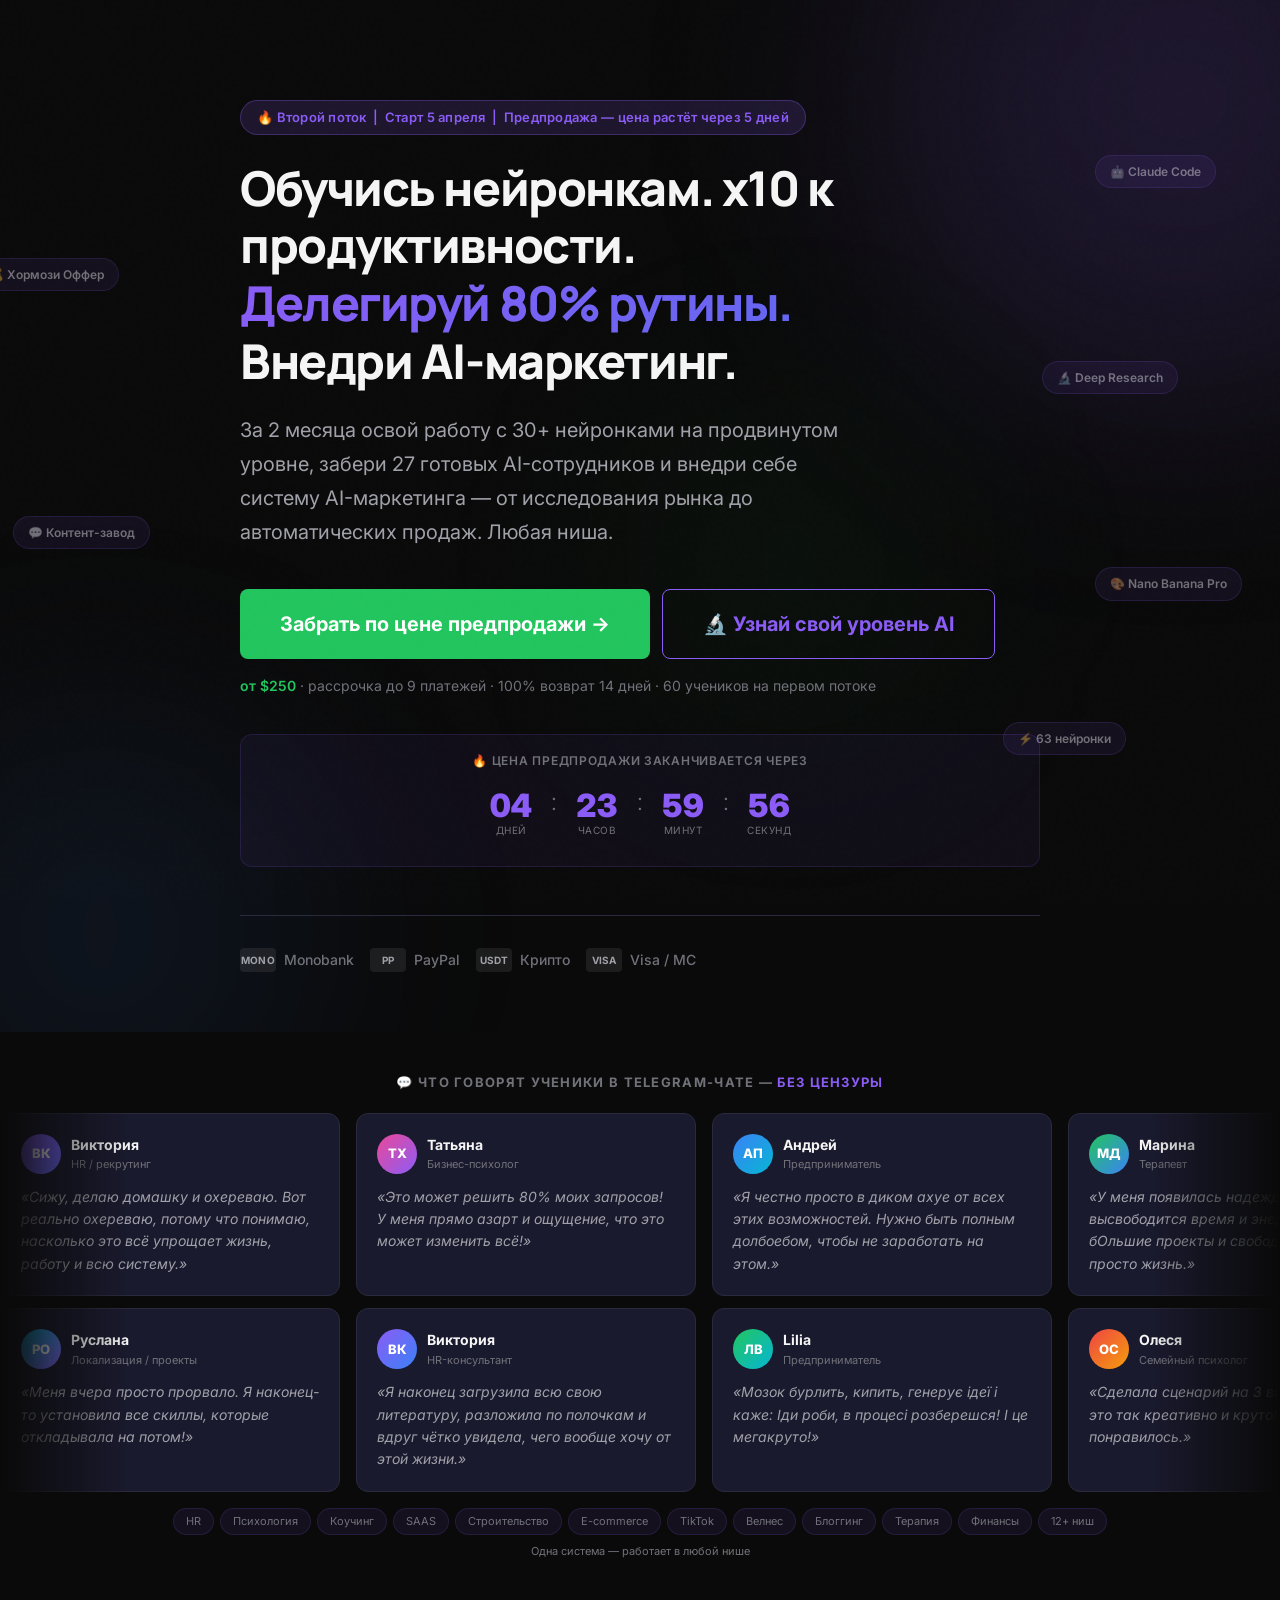
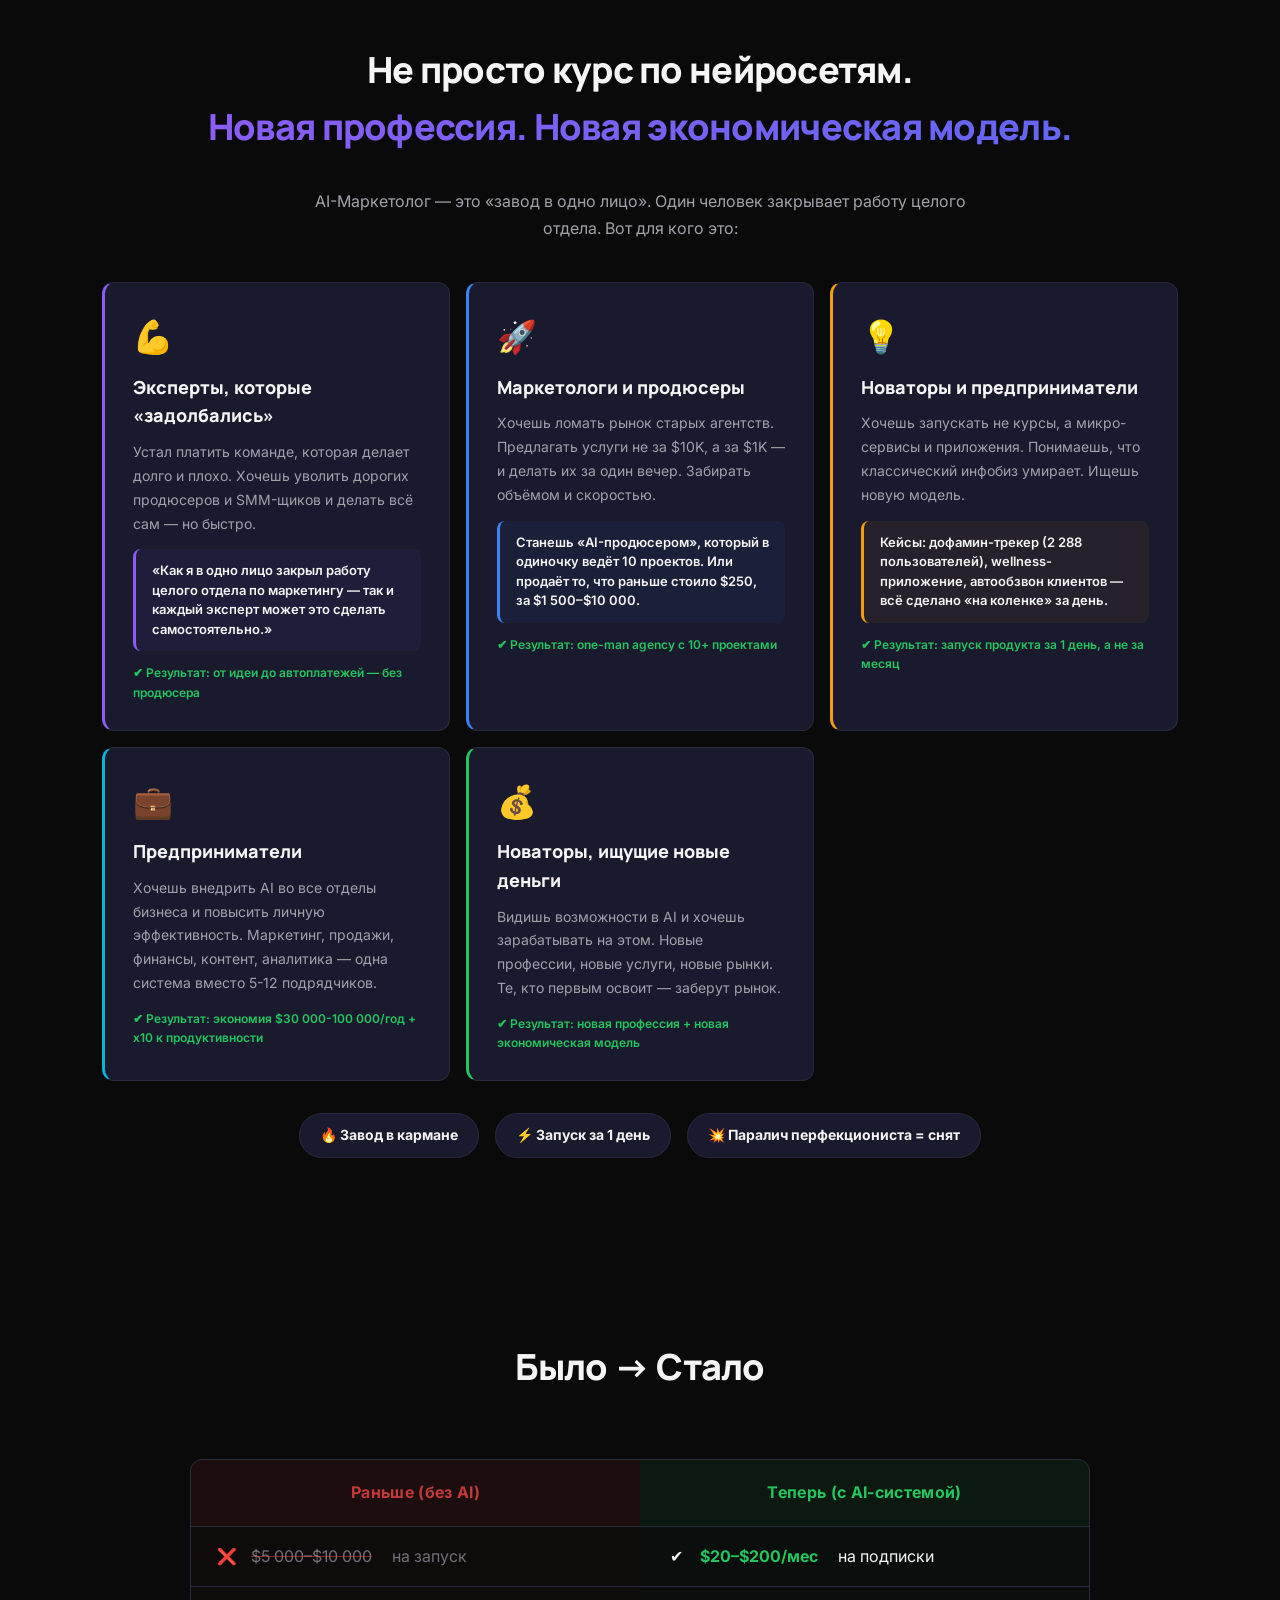
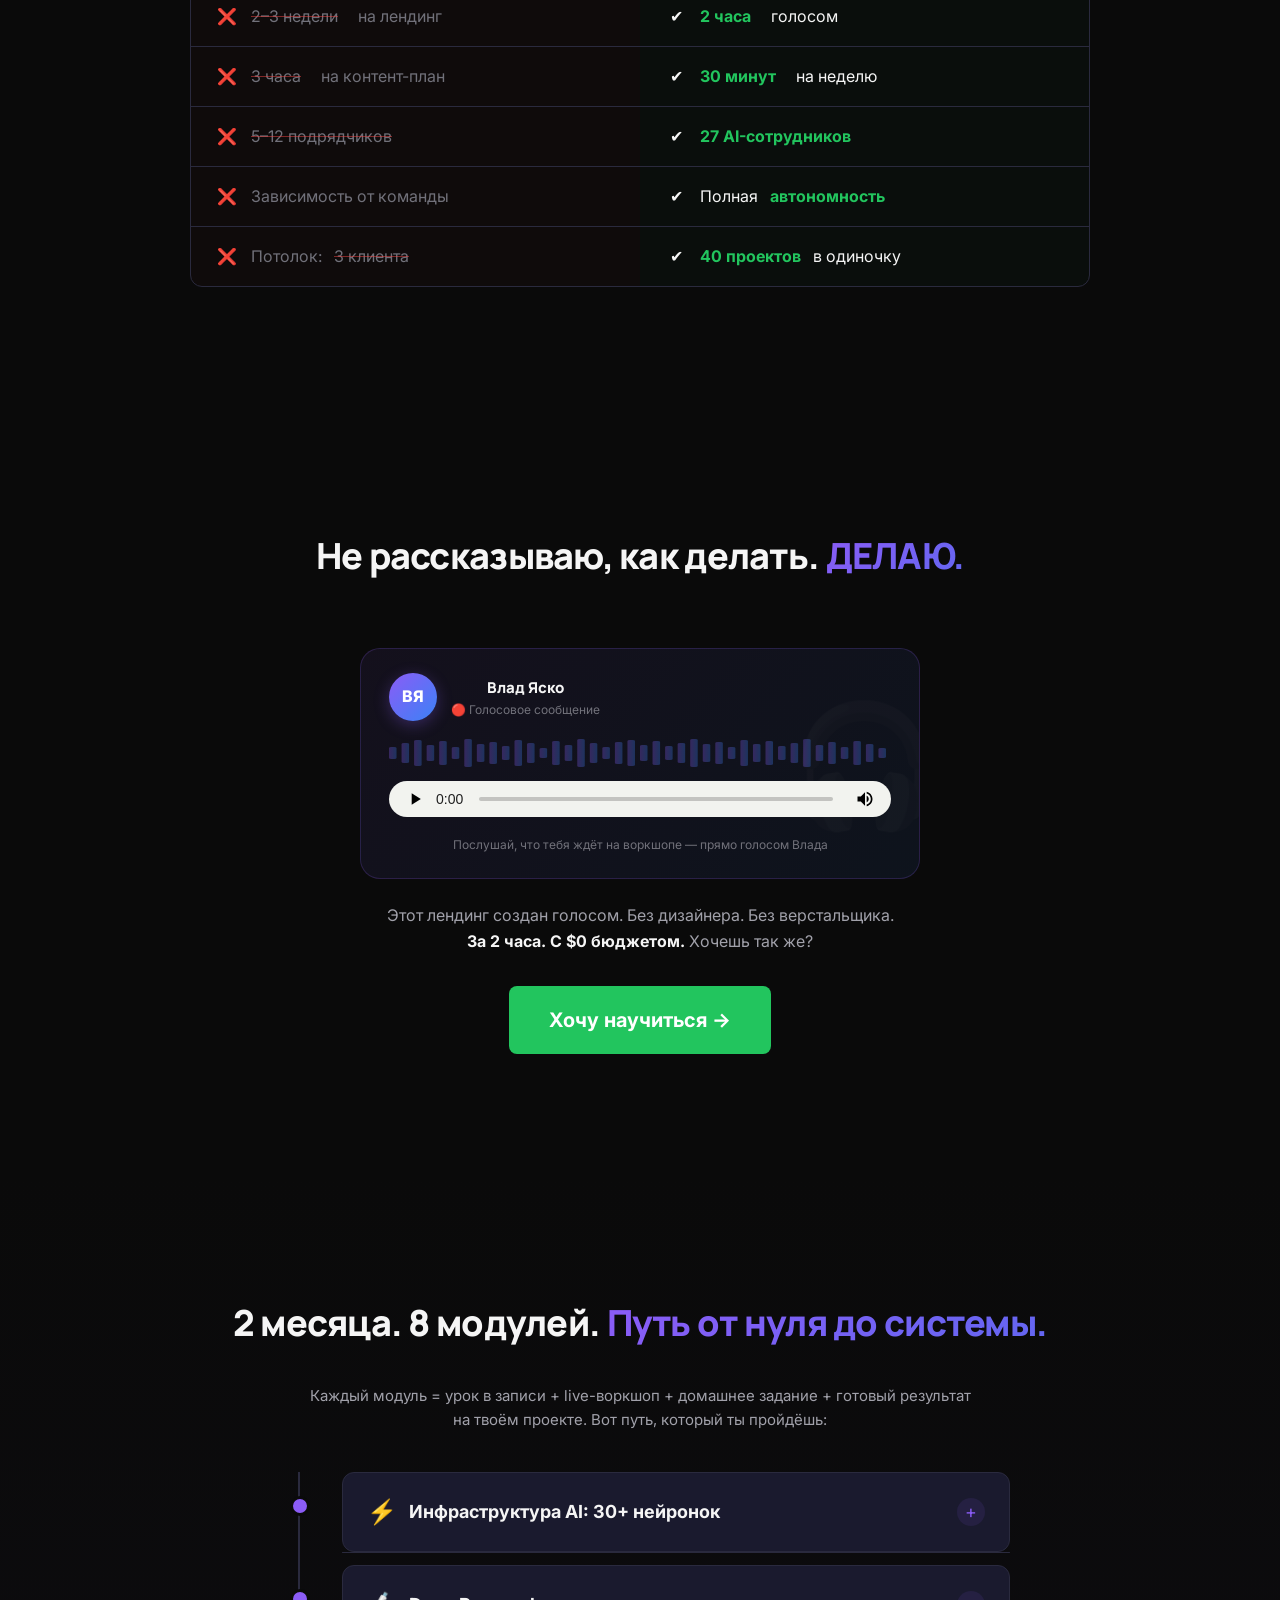
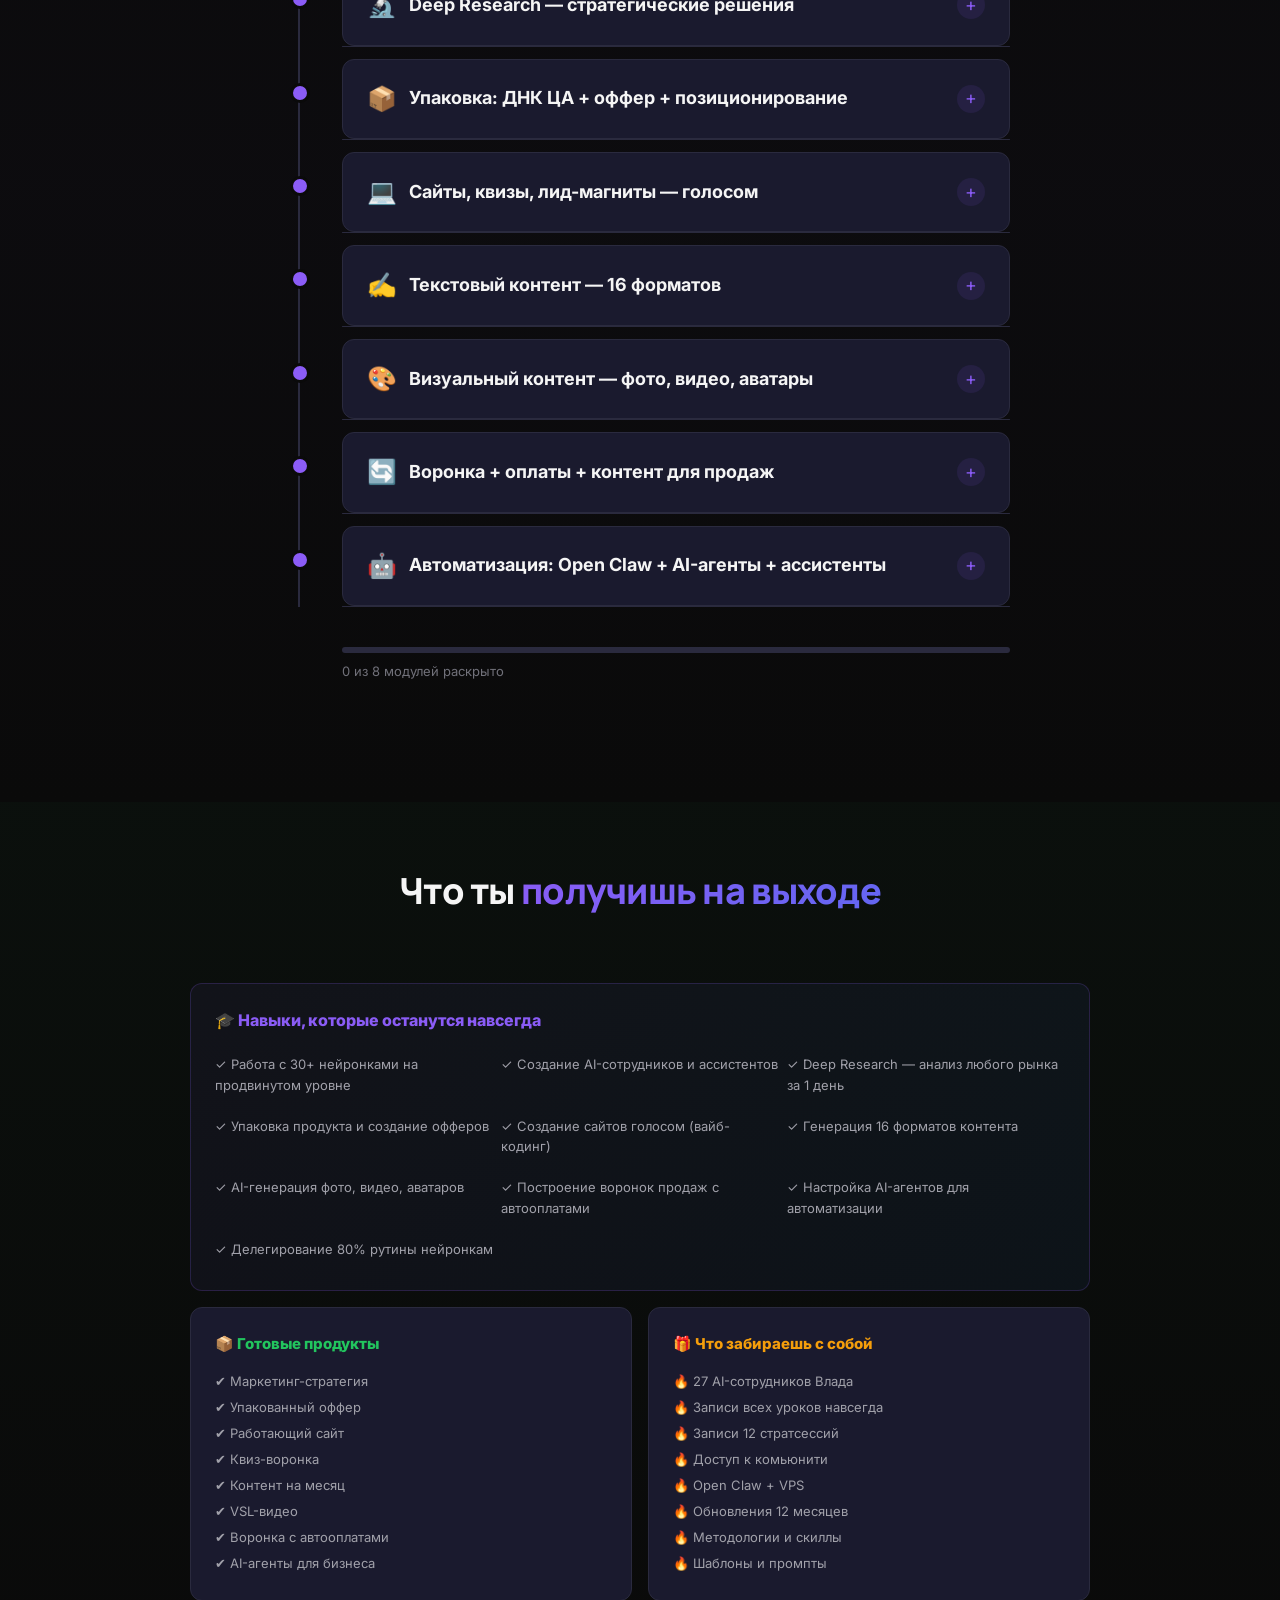
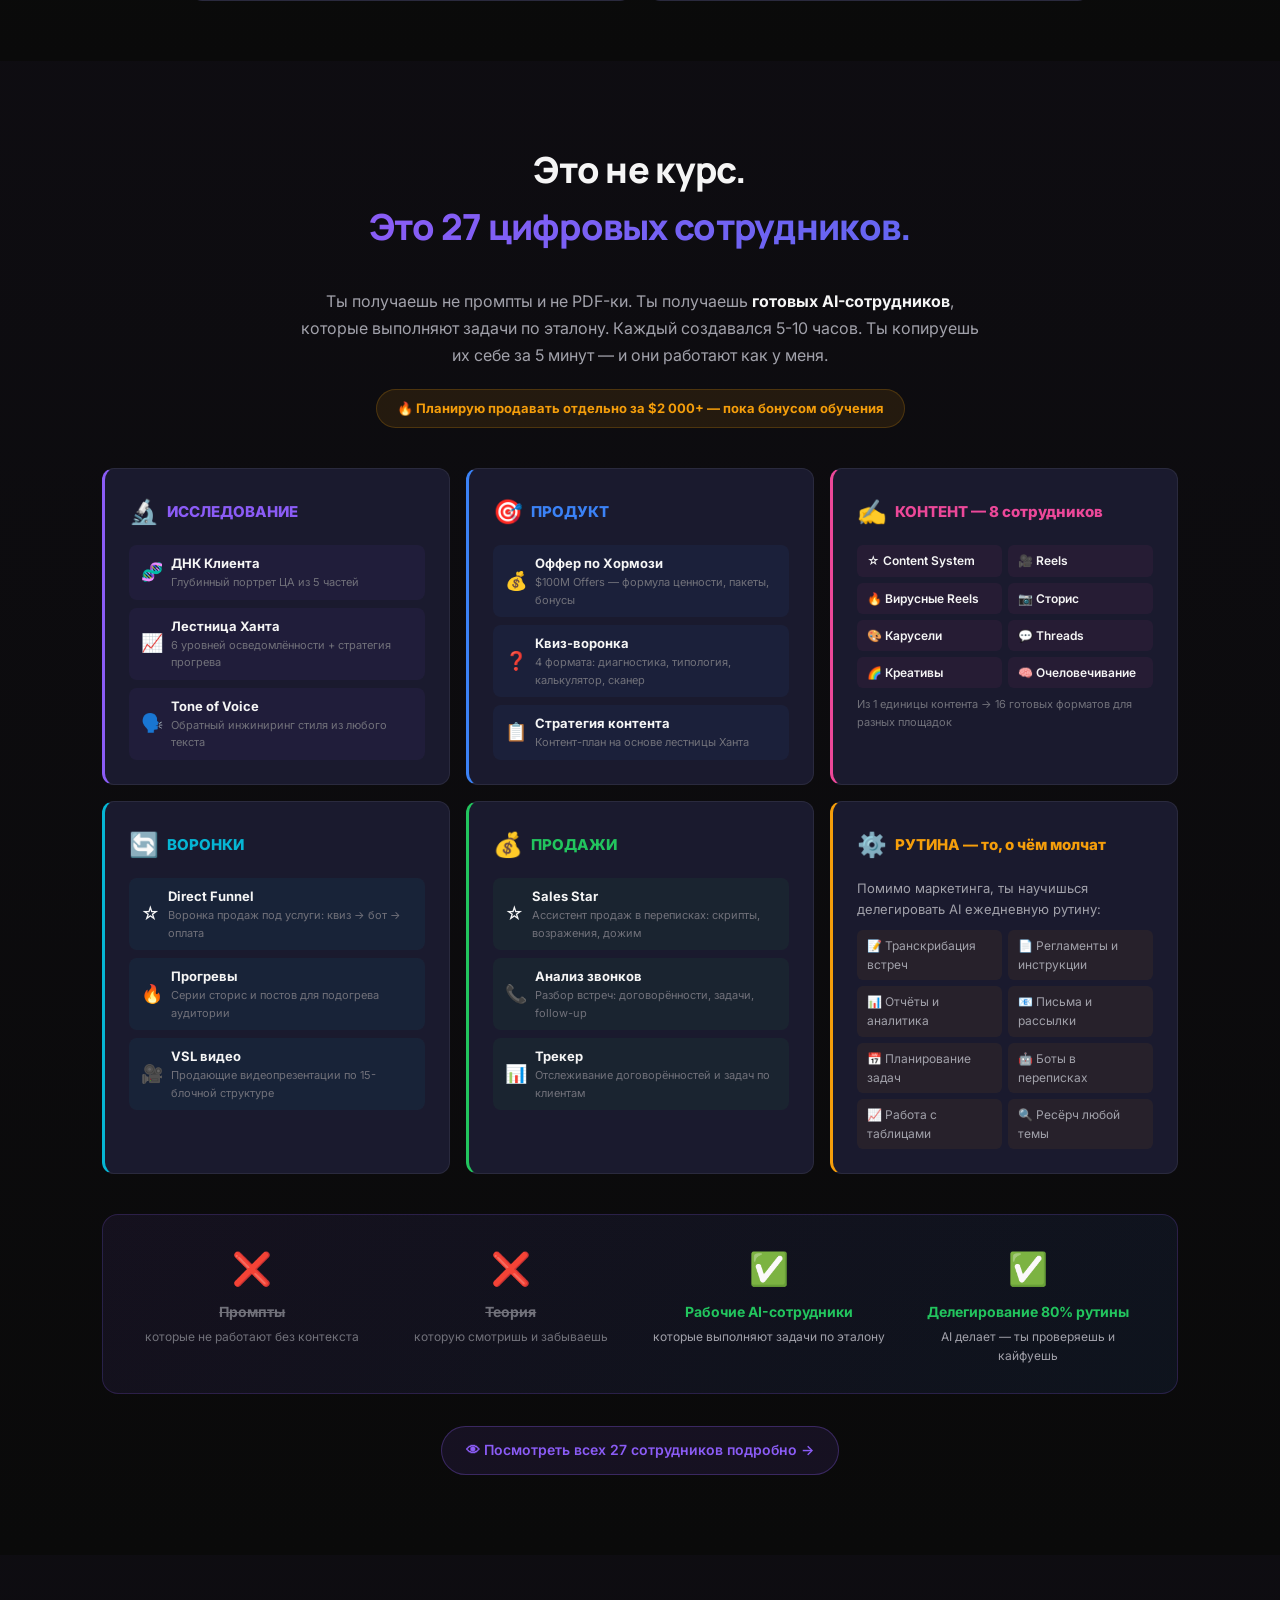
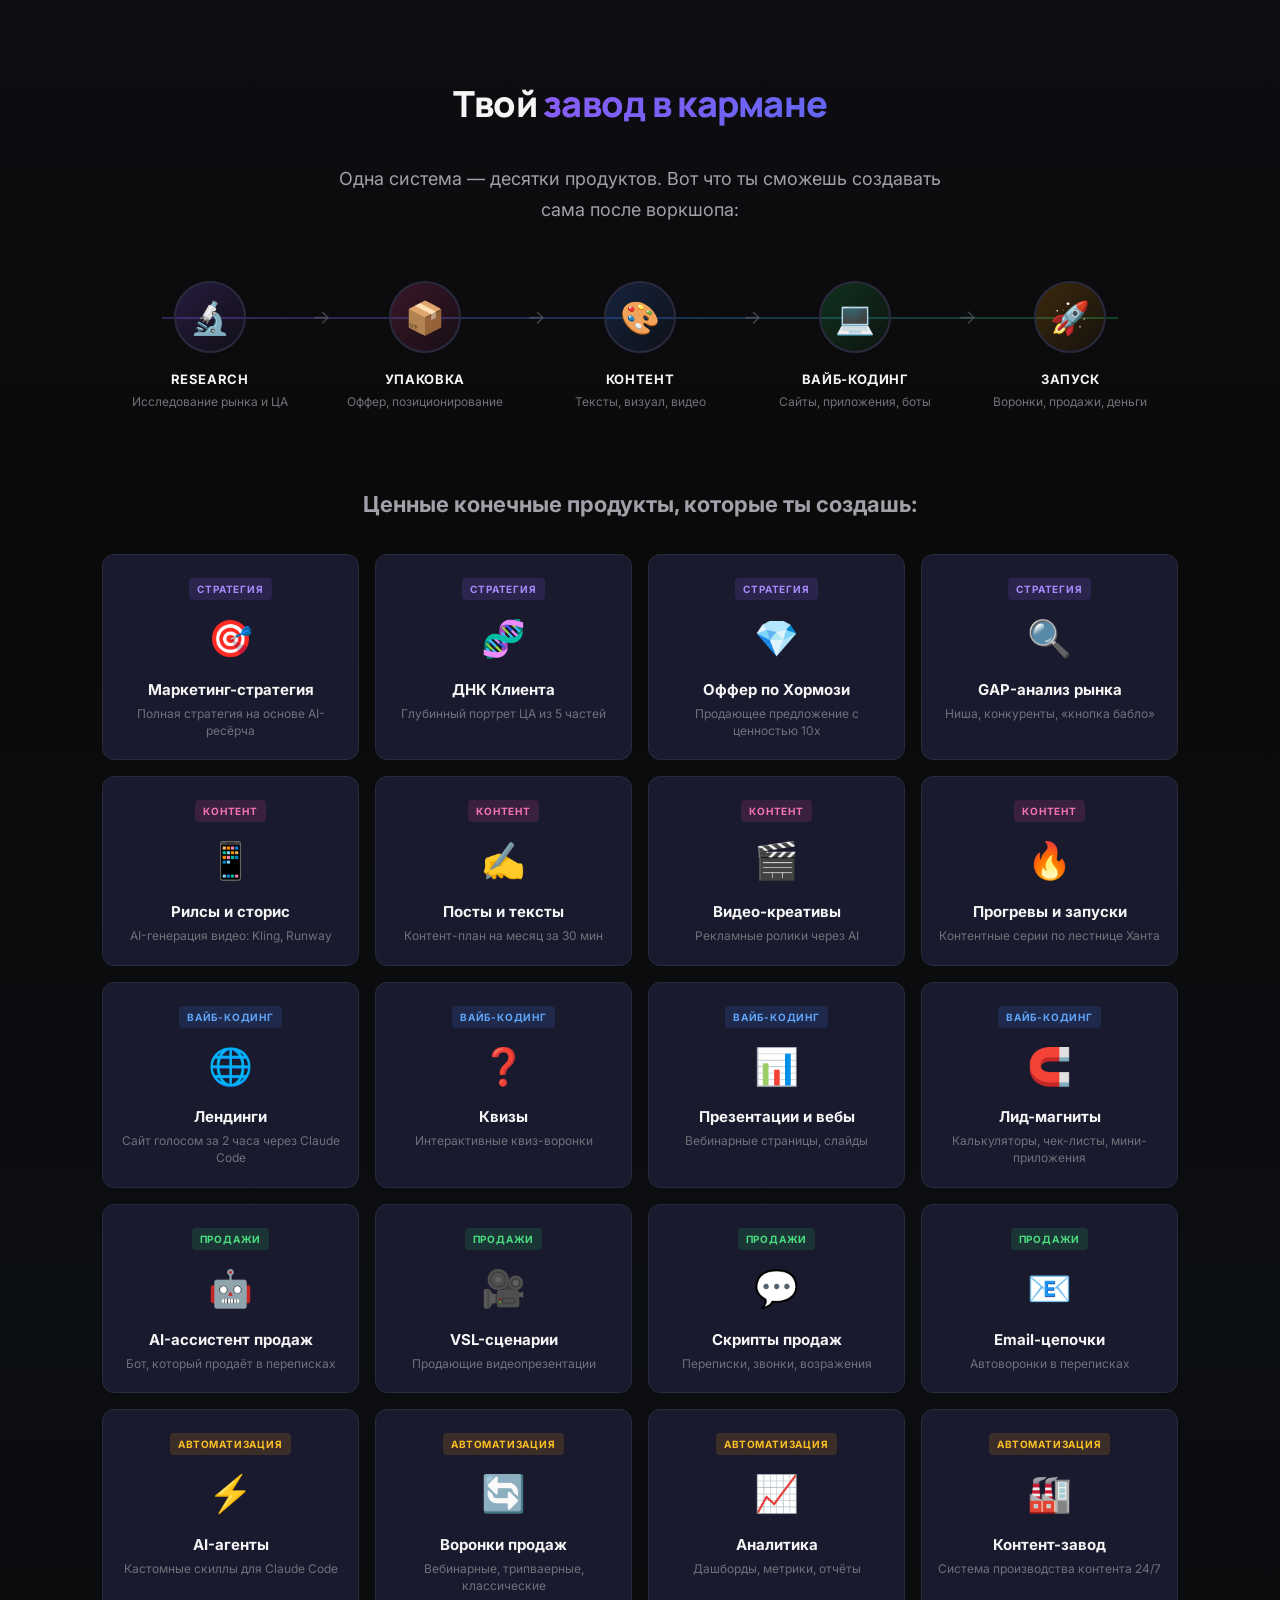
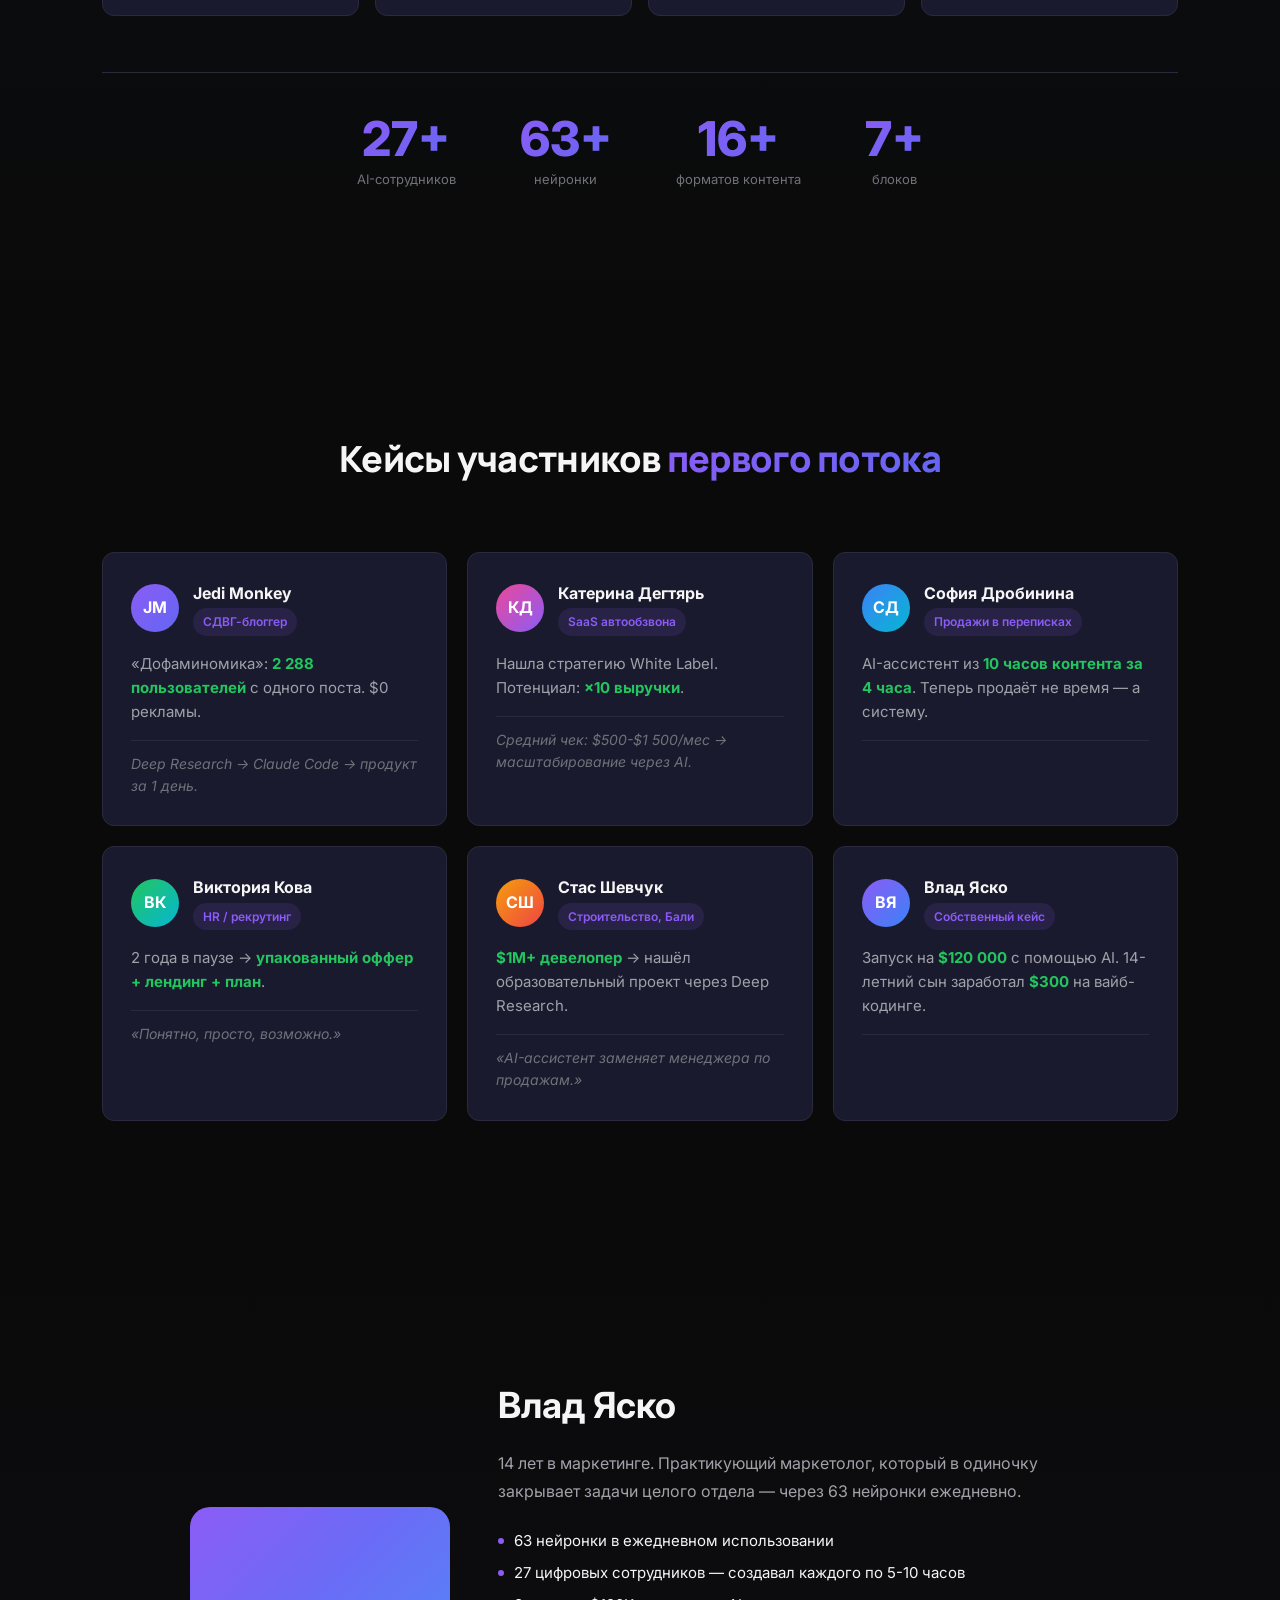
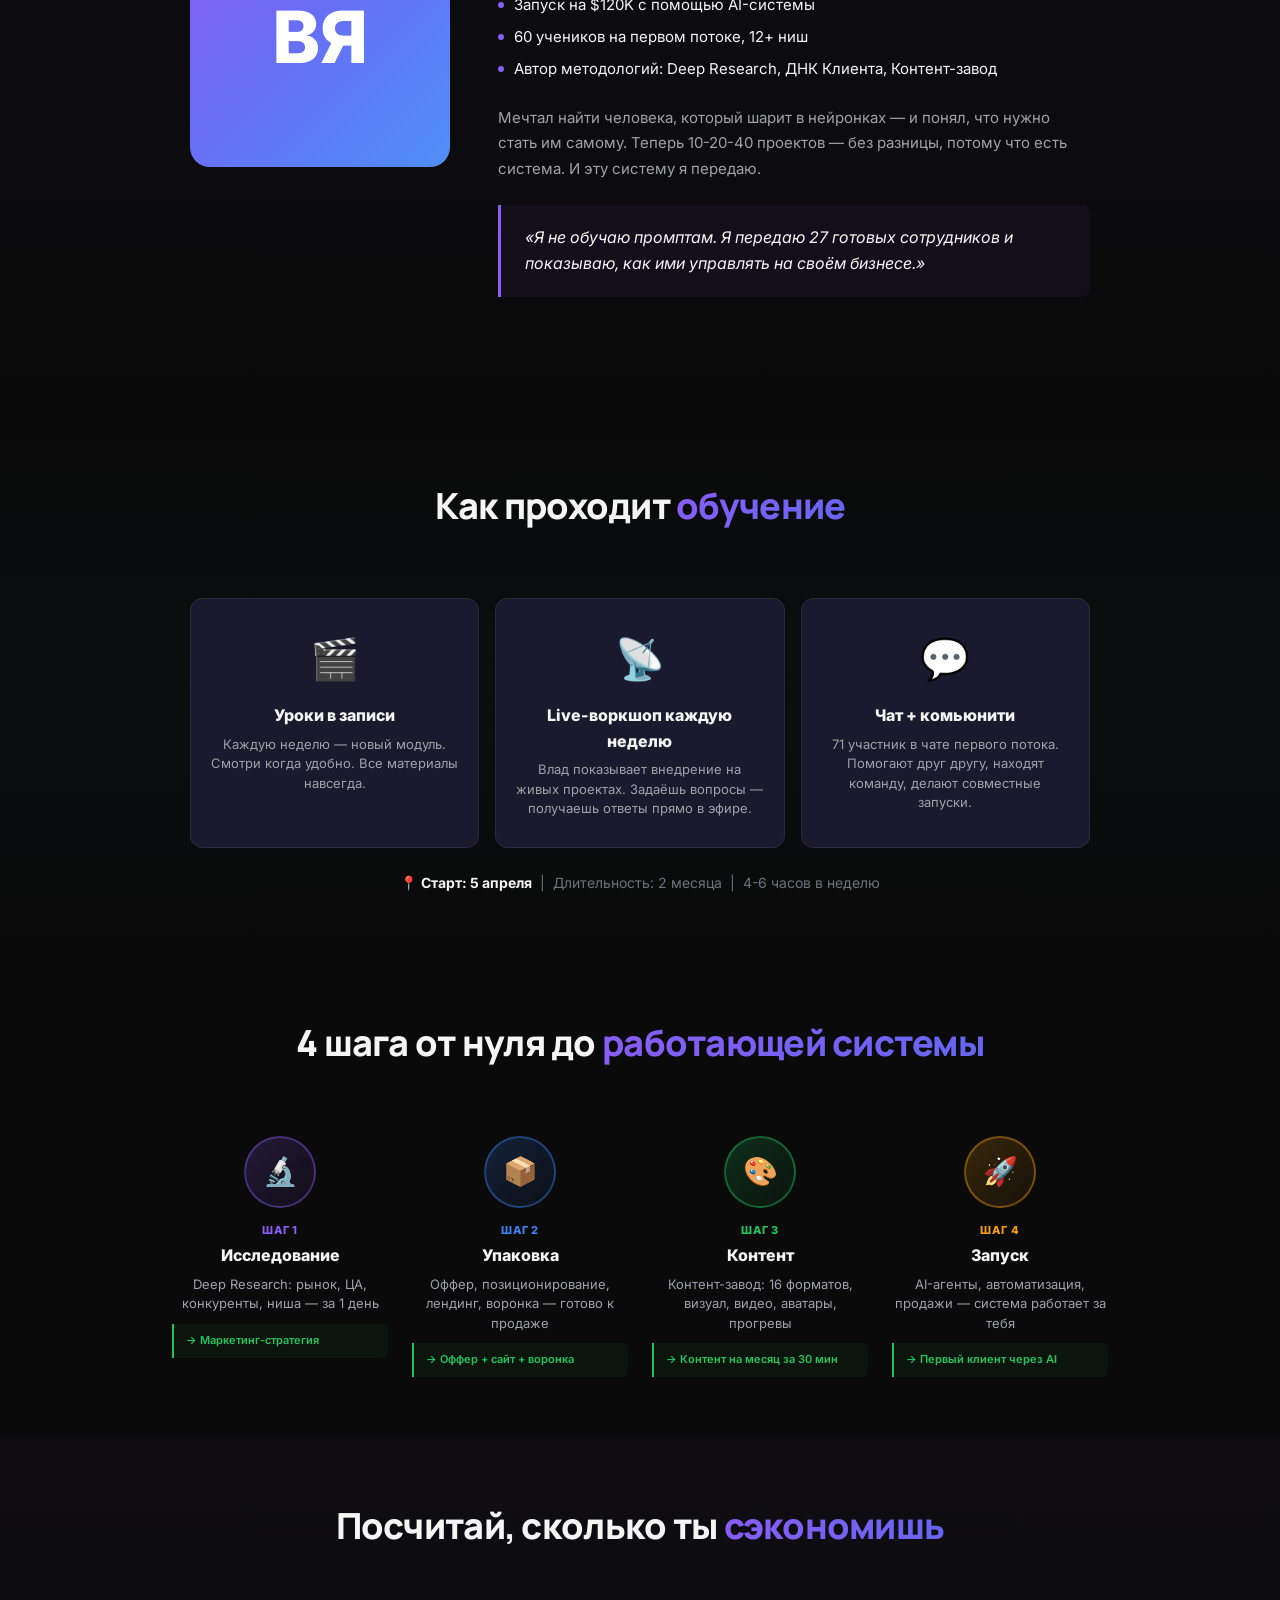
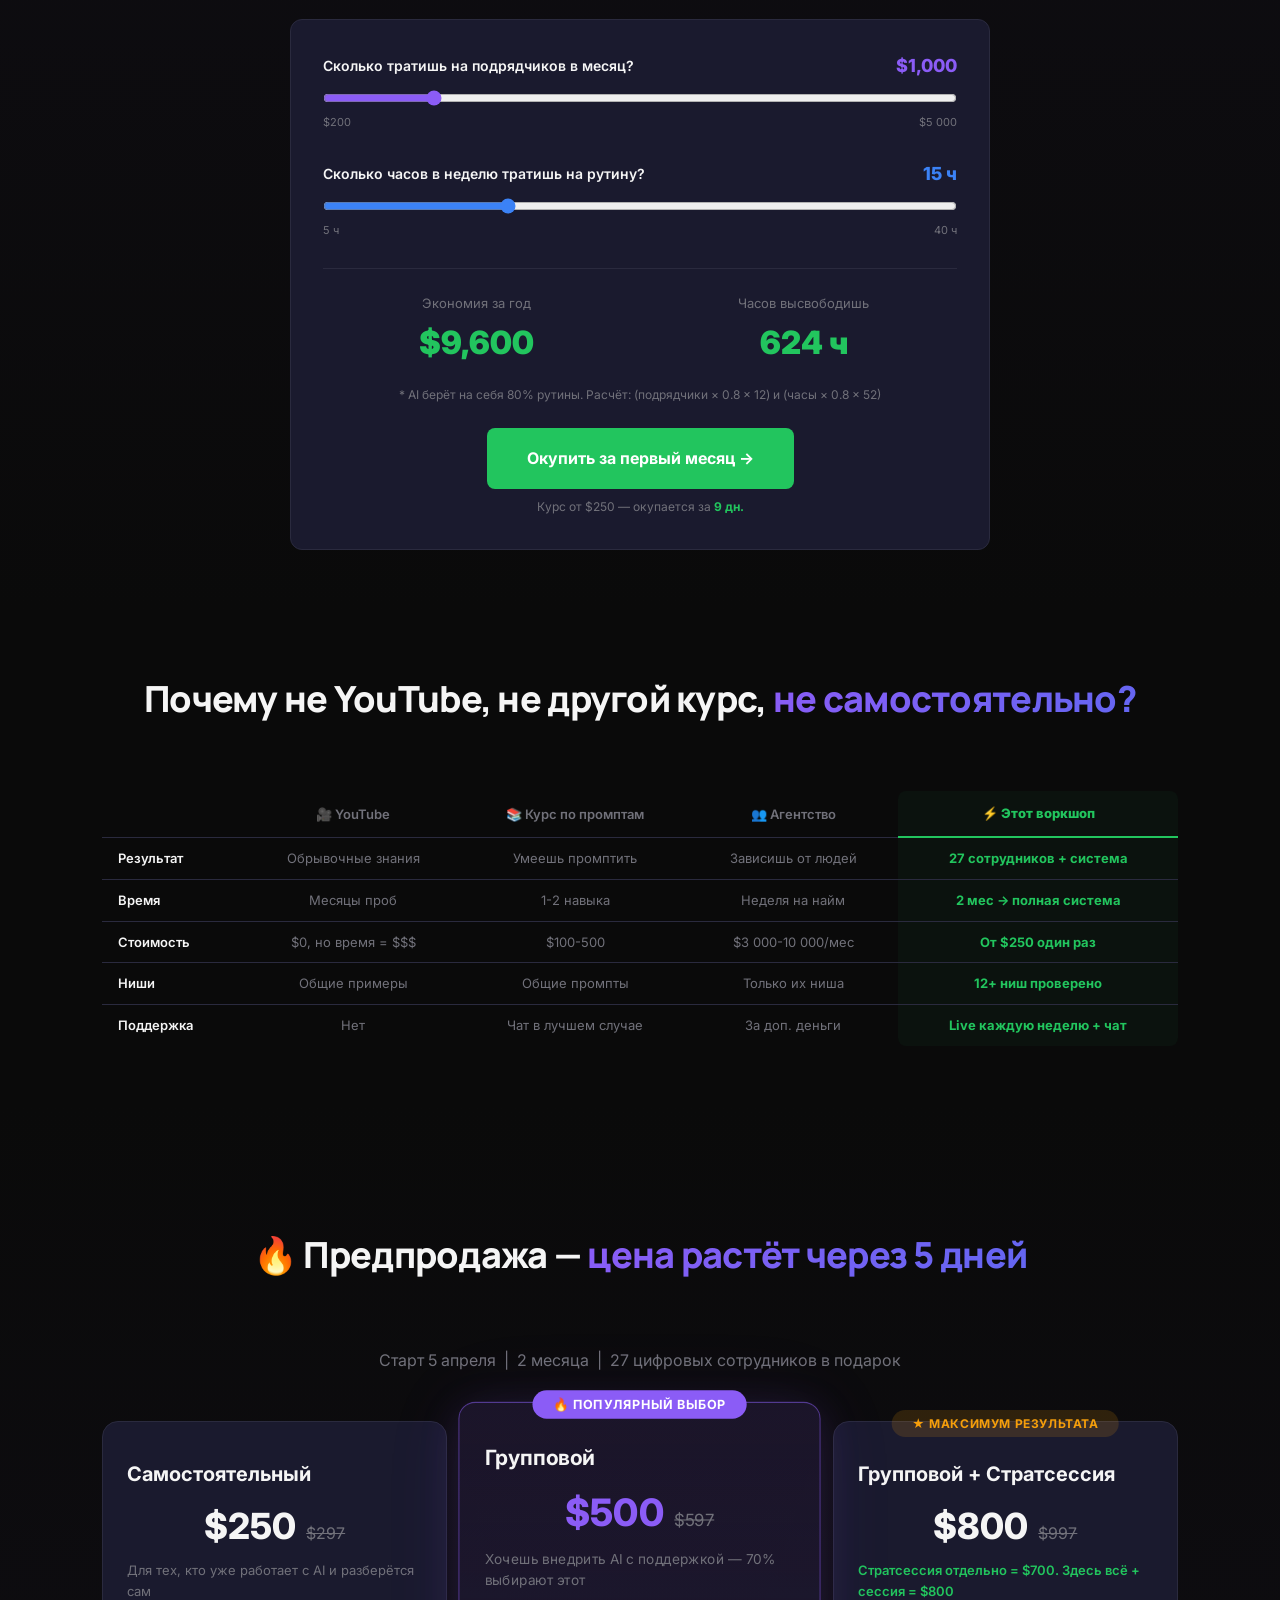
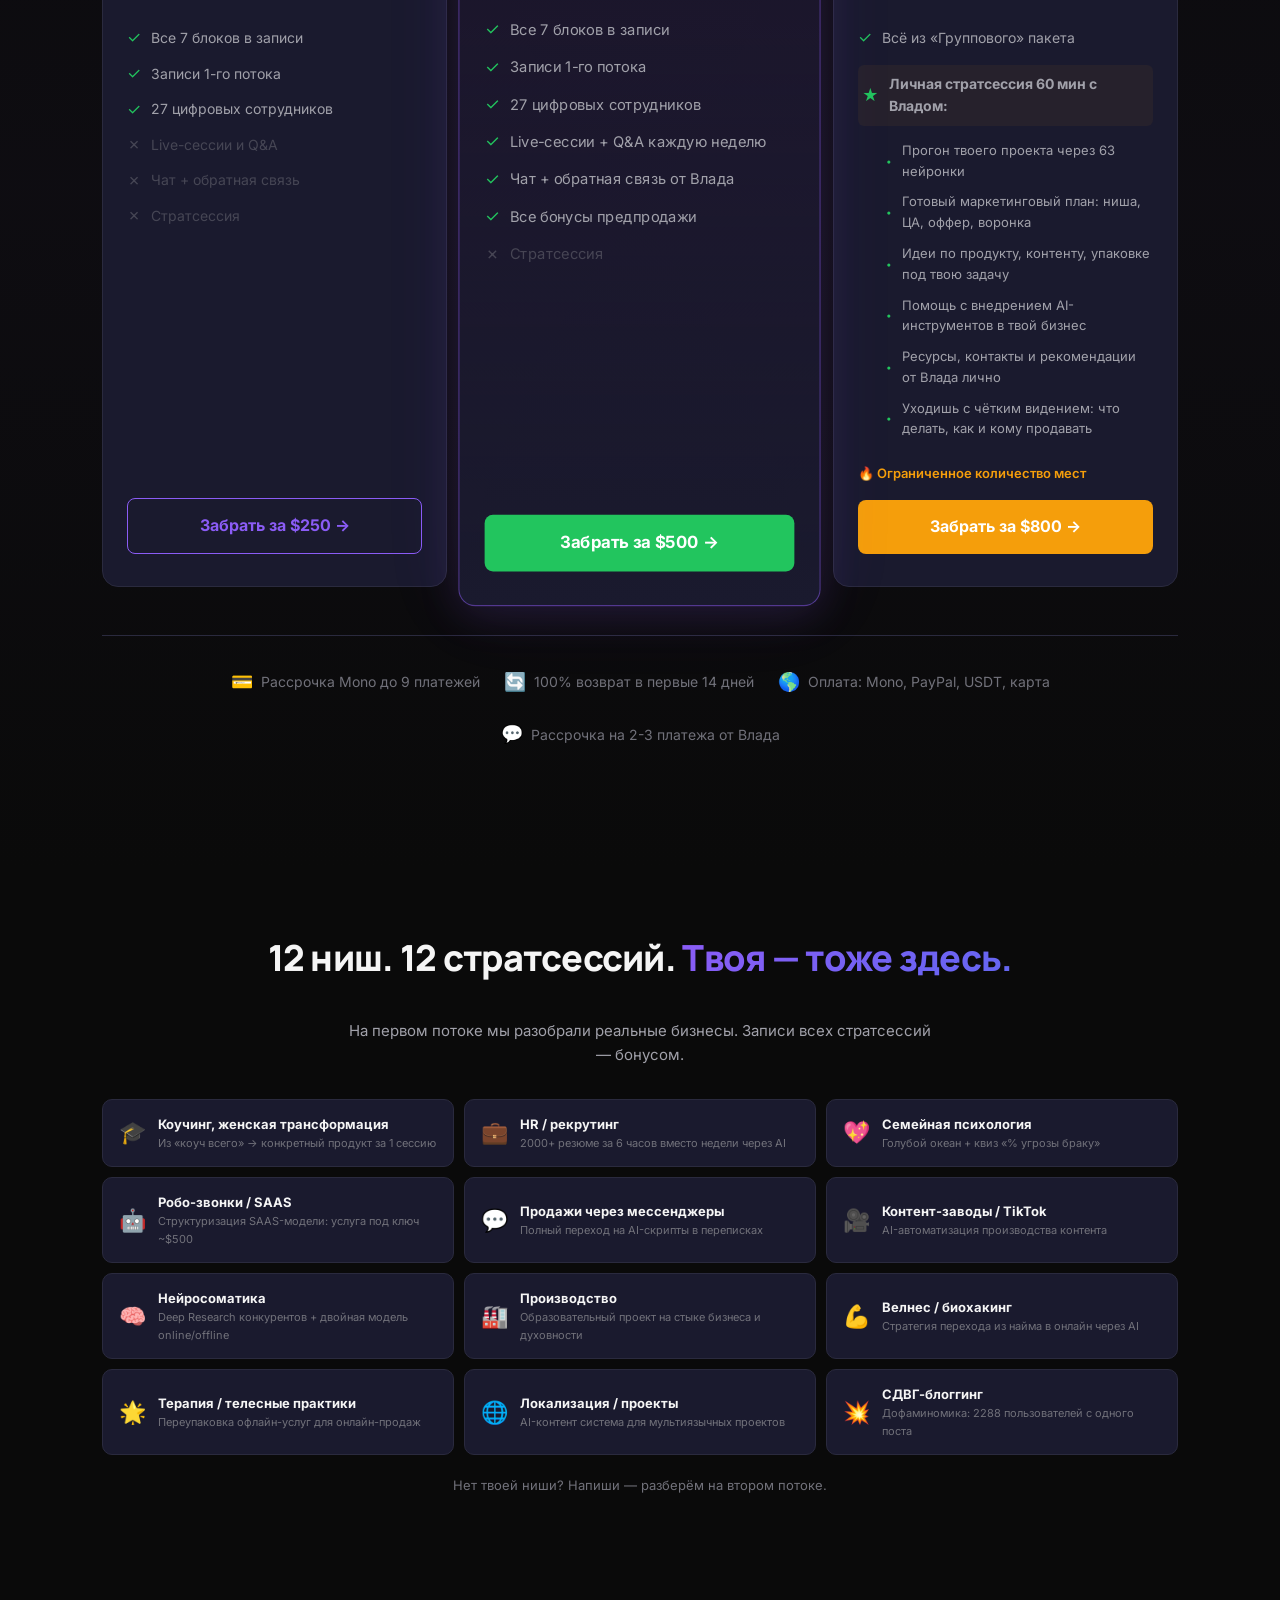
==== commit 74c0c9a4: "Add 2 more For Who segments: Entrepreneurs + Seekers - Предприниматели: внедрить AI во все отделы, x" ====
--- a/landing/index.html
+++ b/landing/index.html
@@ -1903,6 +1903,22 @@
                     <p style="font-size:13px;color:var(--text-primary);font-weight:600;line-height:1.5;">Кейсы: дофамин-трекер (2 288 пользователей), wellness-приложение, автообзвон клиентов &mdash; всё сделано &laquo;на коленке&raquo; за день.</p>
                 </div>
                 <div style="margin-top:12px;font-size:12px;color:var(--accent-green);font-weight:600;">&#10004; Результат: запуск продукта за 1 день, а не за месяц</div>
+            </div>
+
+            <!-- Segment 4: Entrepreneurs (from old block) -->
+            <div class="card reveal reveal-delay-3" style="border-left:3px solid #06b6d4;padding:28px;">
+                <div style="font-size:32px;margin-bottom:10px;">&#128188;</div>
+                <h3 style="font-size:18px;font-weight:800;margin-bottom:10px;font-family:var(--font-display);">Предприниматели</h3>
+                <p style="font-size:14px;color:var(--text-secondary);line-height:1.7;margin-bottom:14px;">Хочешь внедрить AI во все отделы бизнеса и повысить личную эффективность. Маркетинг, продажи, финансы, контент, аналитика &mdash; одна система вместо 5-12 подрядчиков.</p>
+                <div style="margin-top:12px;font-size:12px;color:var(--accent-green);font-weight:600;">&#10004; Результат: экономия $30 000-100 000/год + x10 к продуктивности</div>
+            </div>
+
+            <!-- Segment 5: Seekers of new opportunities -->
+            <div class="card reveal reveal-delay-4" style="border-left:3px solid var(--accent-green);padding:28px;">
+                <div style="font-size:32px;margin-bottom:10px;">&#128176;</div>
+                <h3 style="font-size:18px;font-weight:800;margin-bottom:10px;font-family:var(--font-display);">Новаторы, ищущие новые деньги</h3>
+                <p style="font-size:14px;color:var(--text-secondary);line-height:1.7;margin-bottom:14px;">Видишь возможности в AI и хочешь зарабатывать на этом. Новые профессии, новые услуги, новые рынки. Те, кто первым освоит &mdash; заберут рынок.</p>
+                <div style="margin-top:12px;font-size:12px;color:var(--accent-green);font-weight:600;">&#10004; Результат: новая профессия + новая экономическая модель</div>
             </div>
         </div>
 
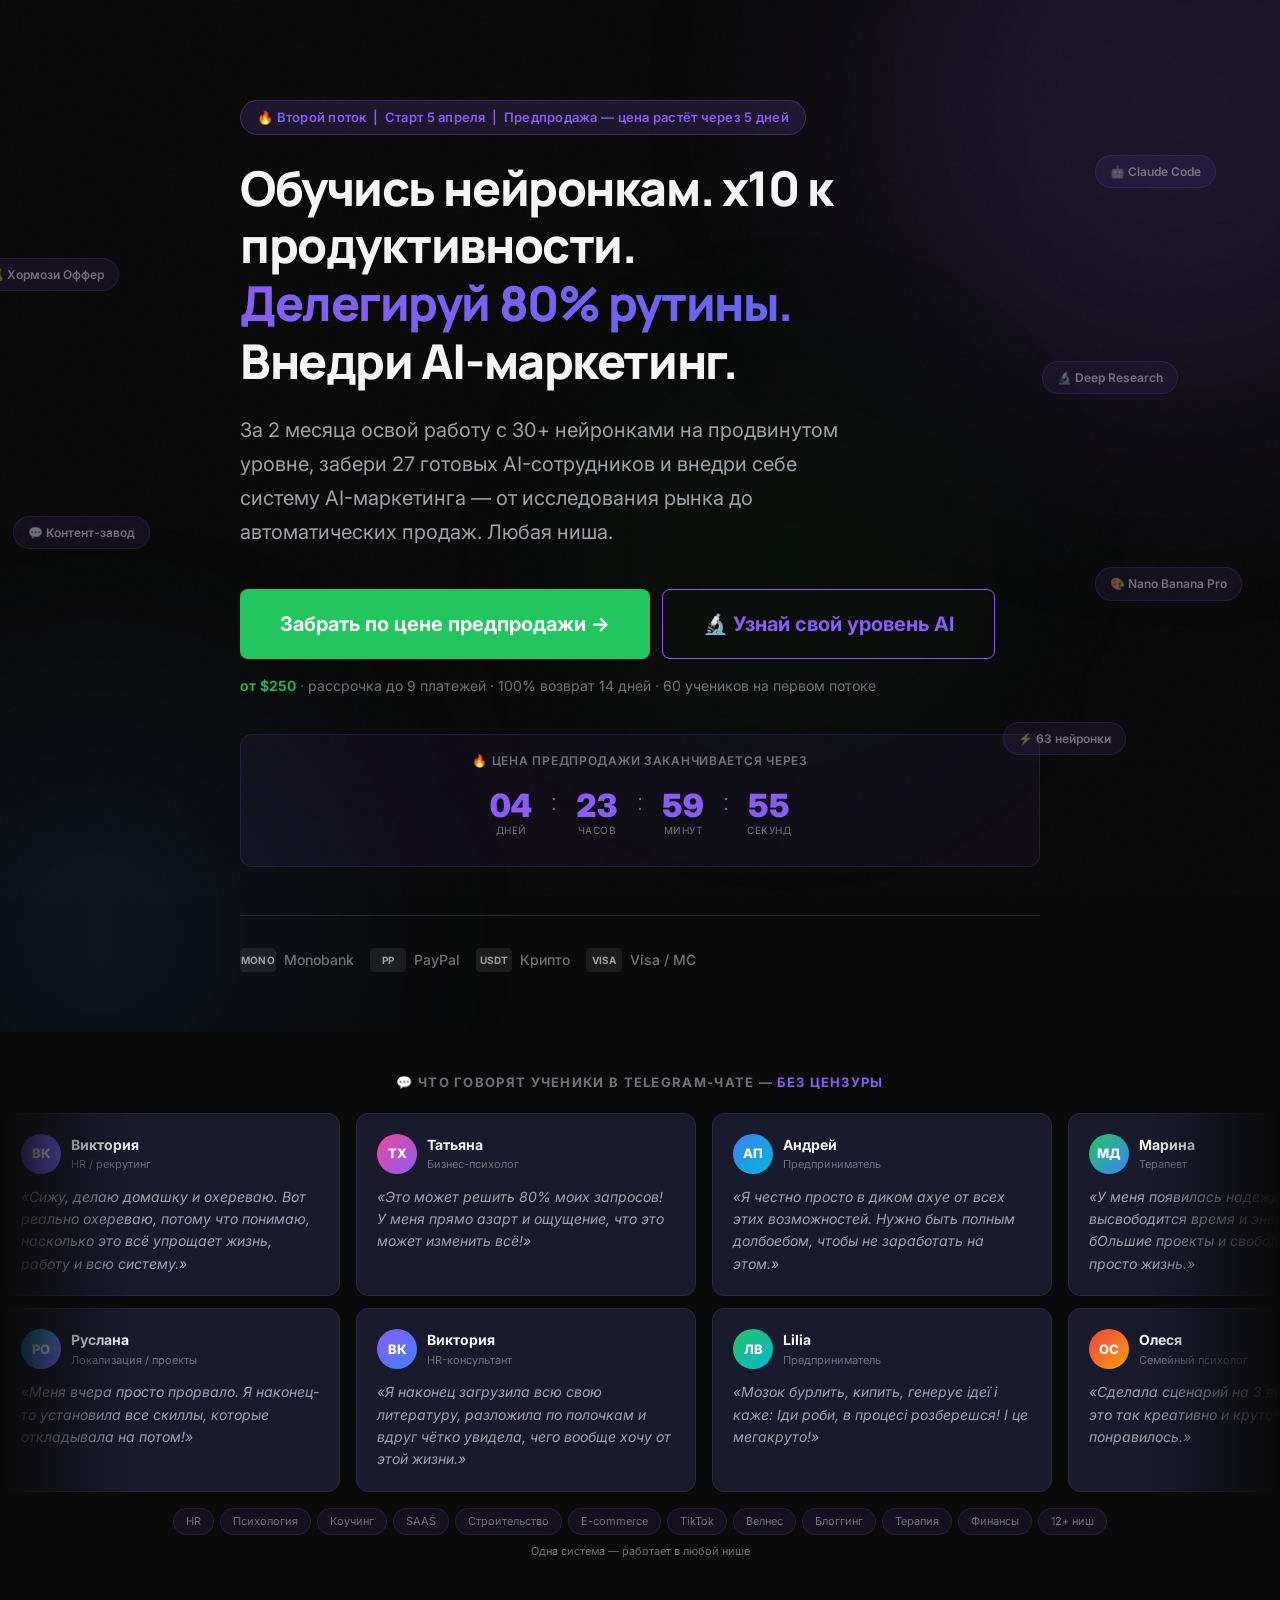
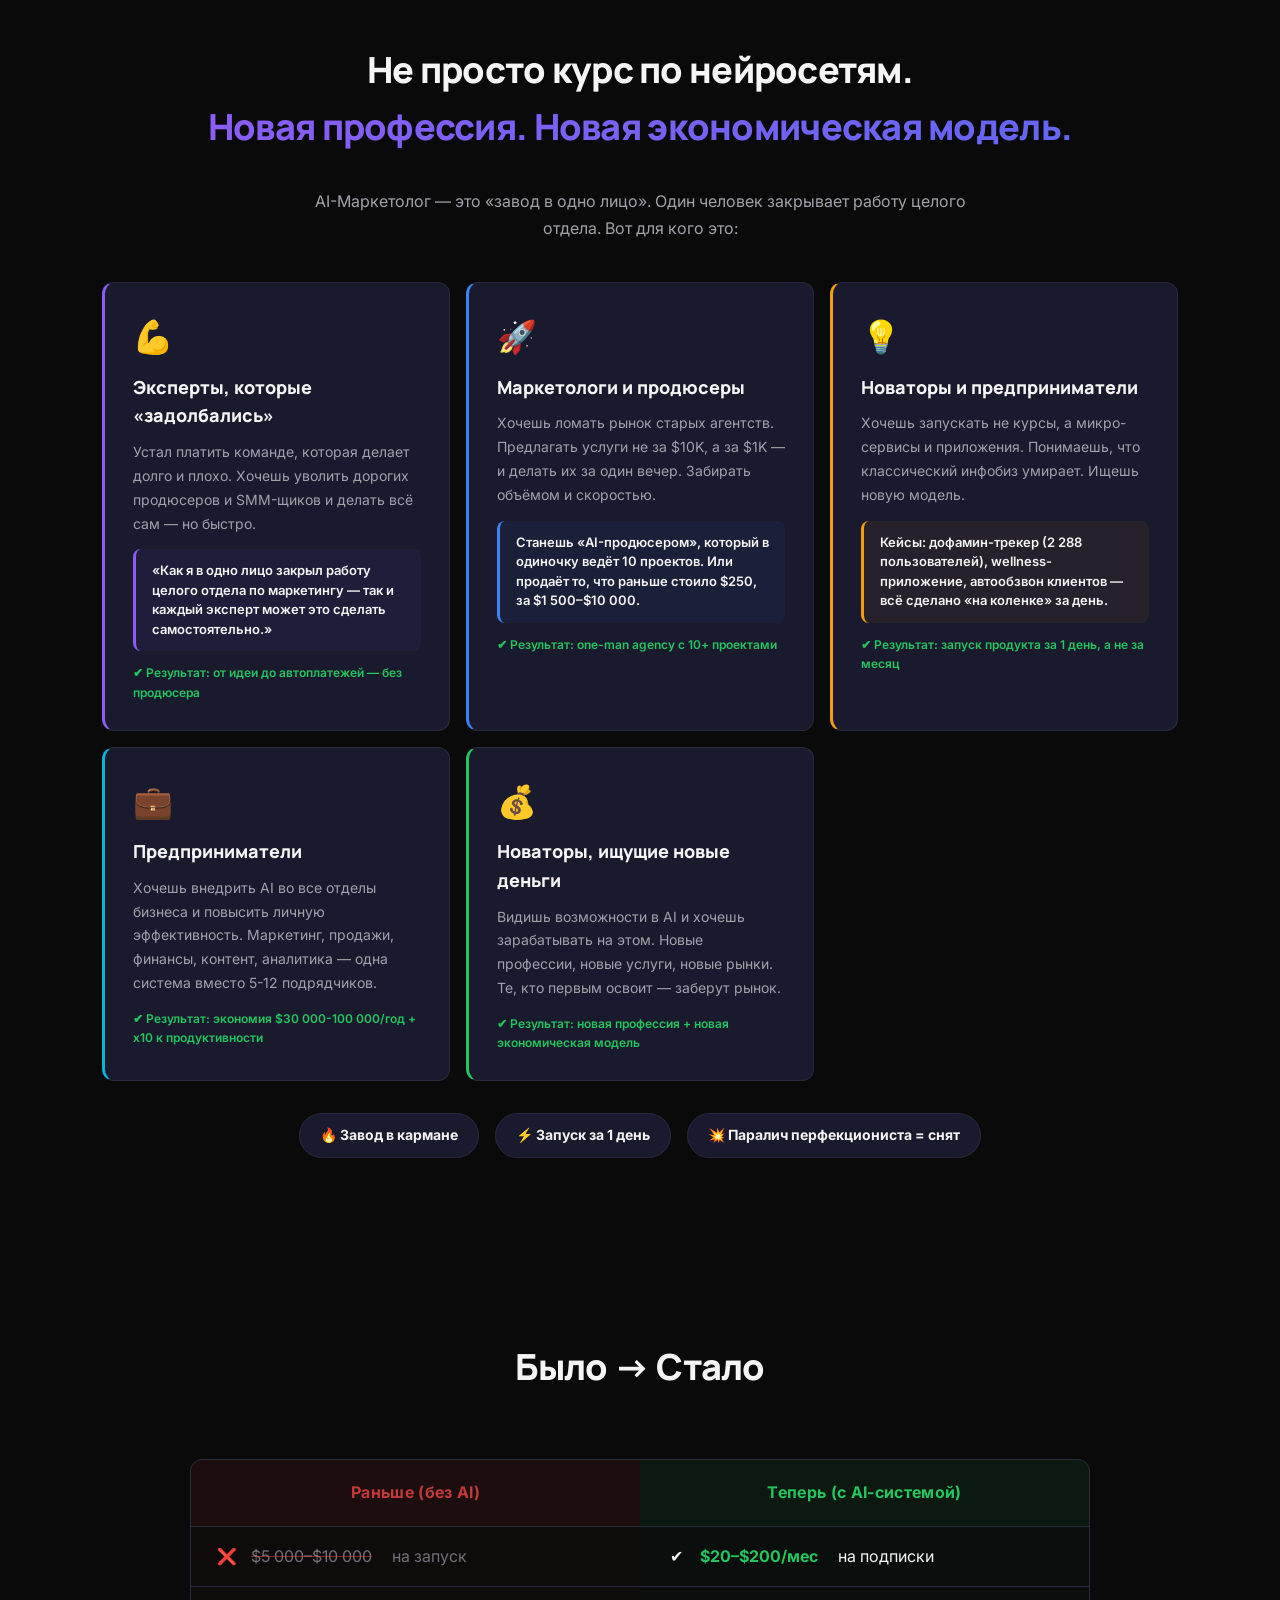
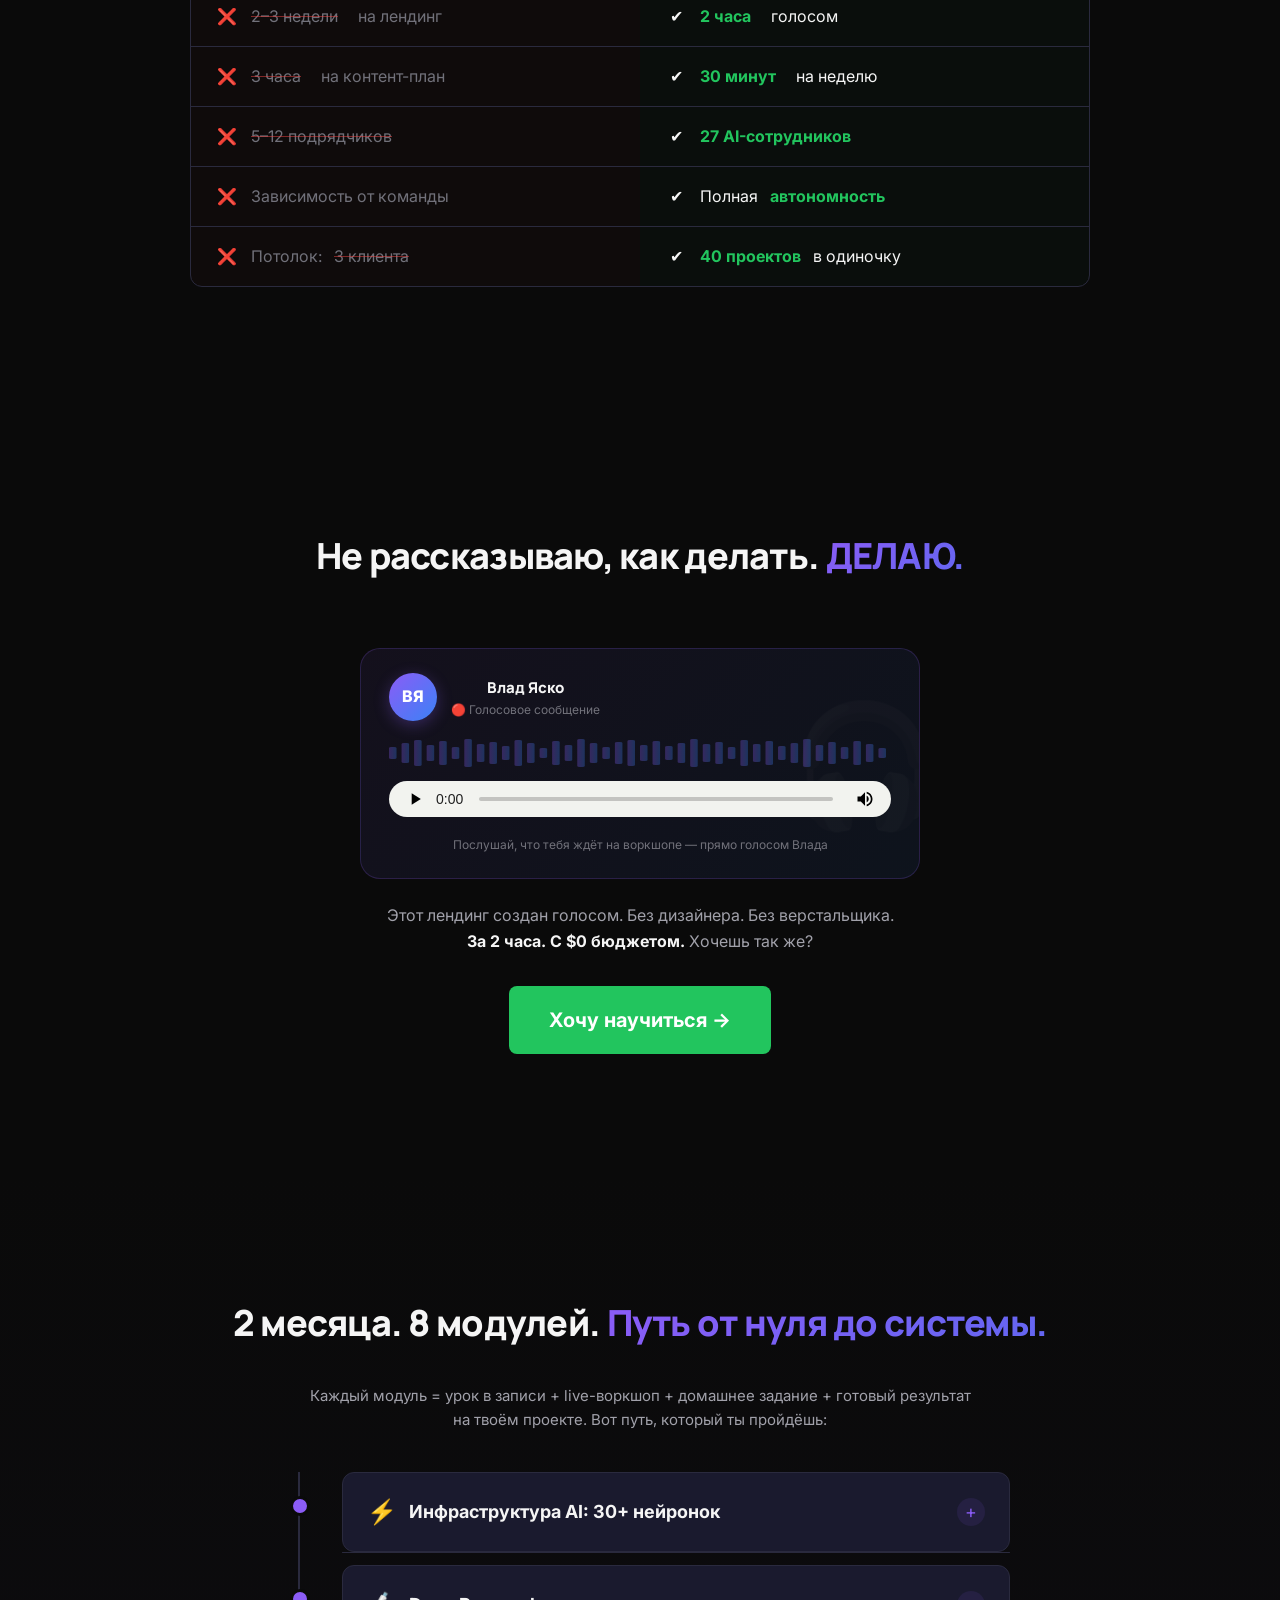
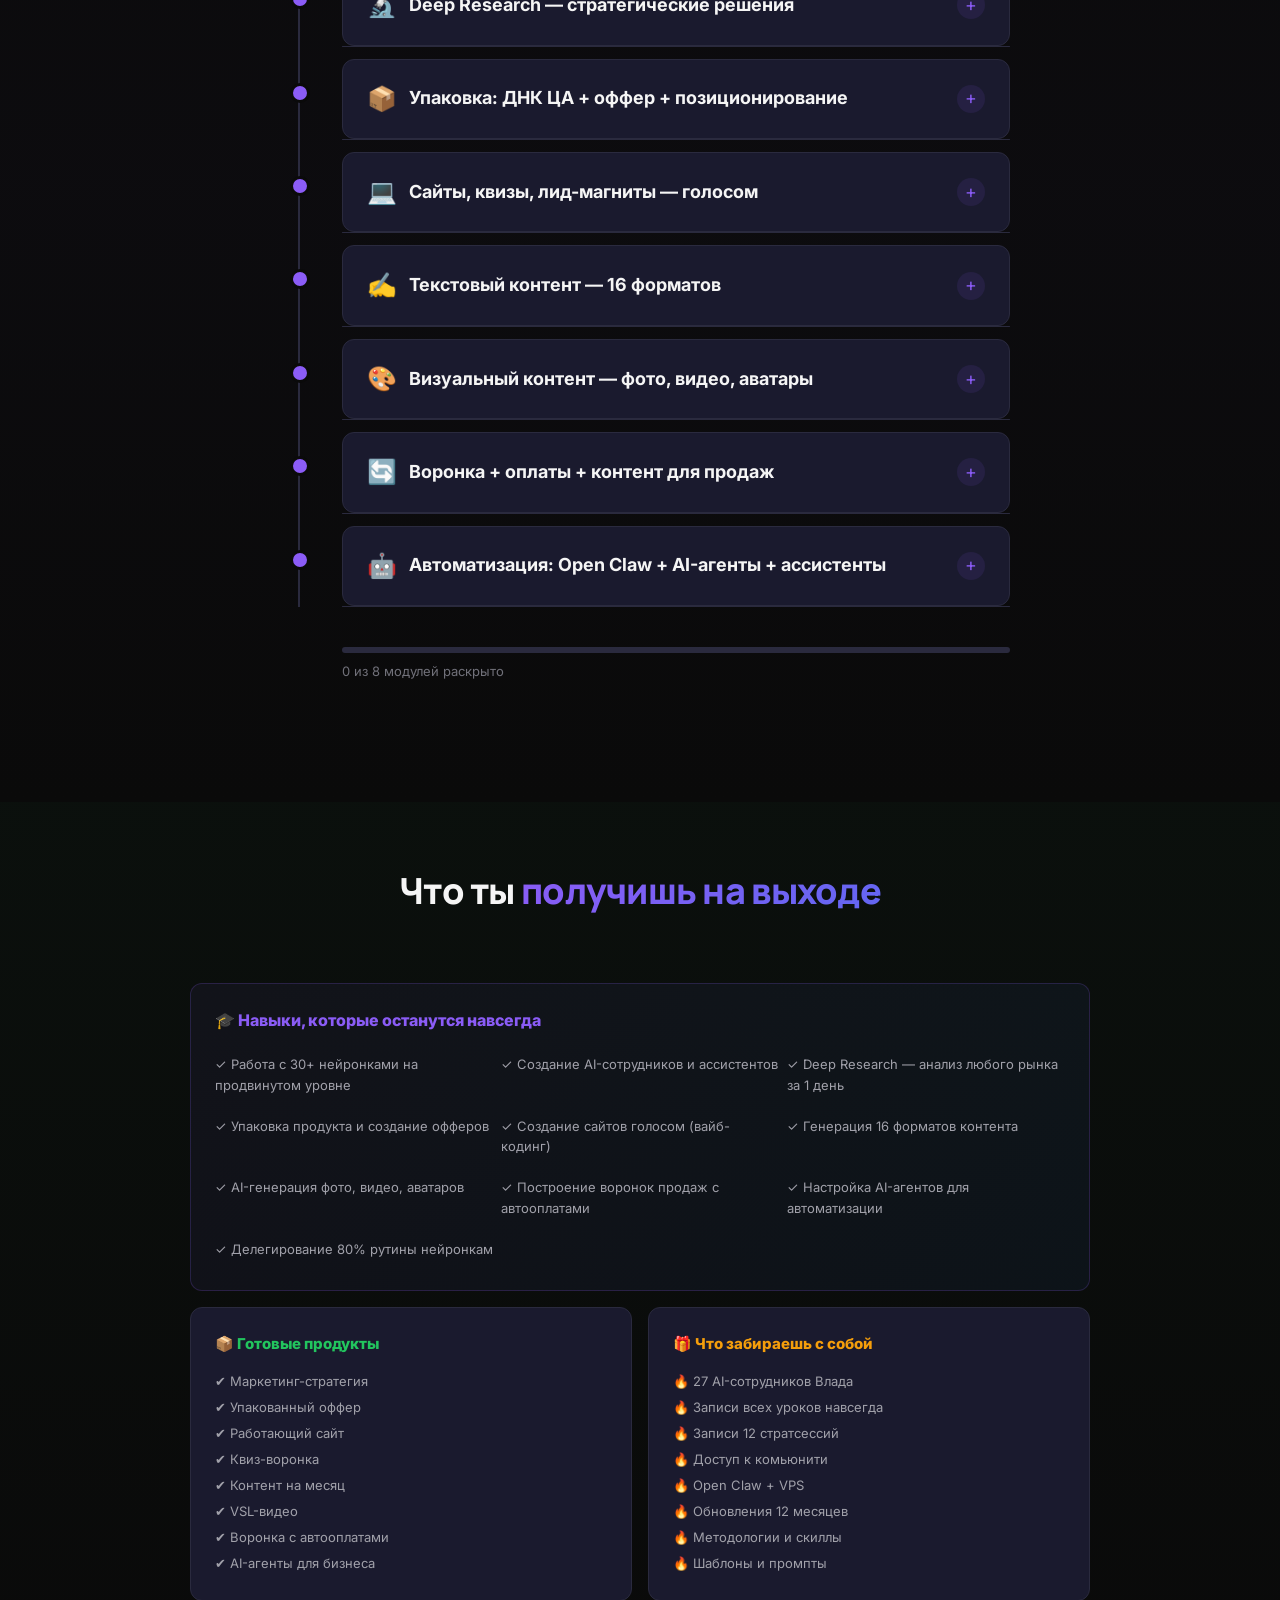
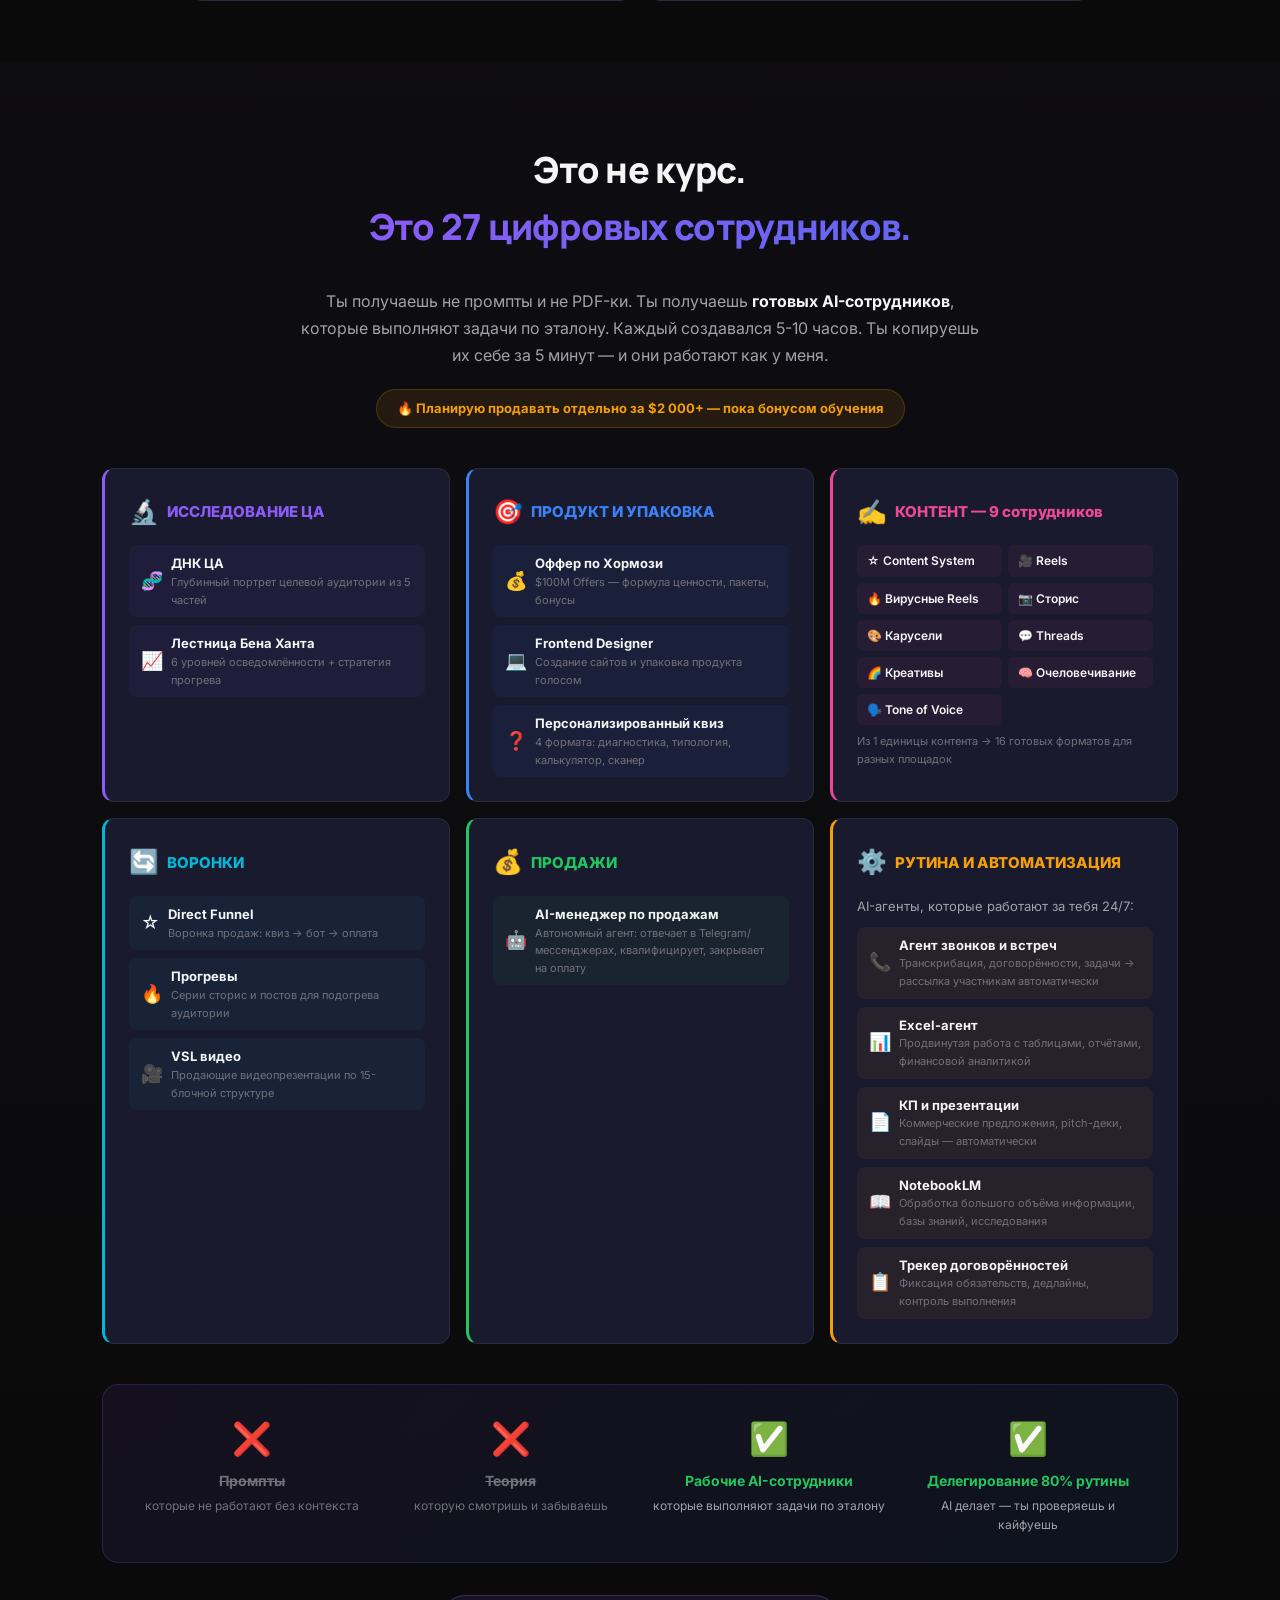
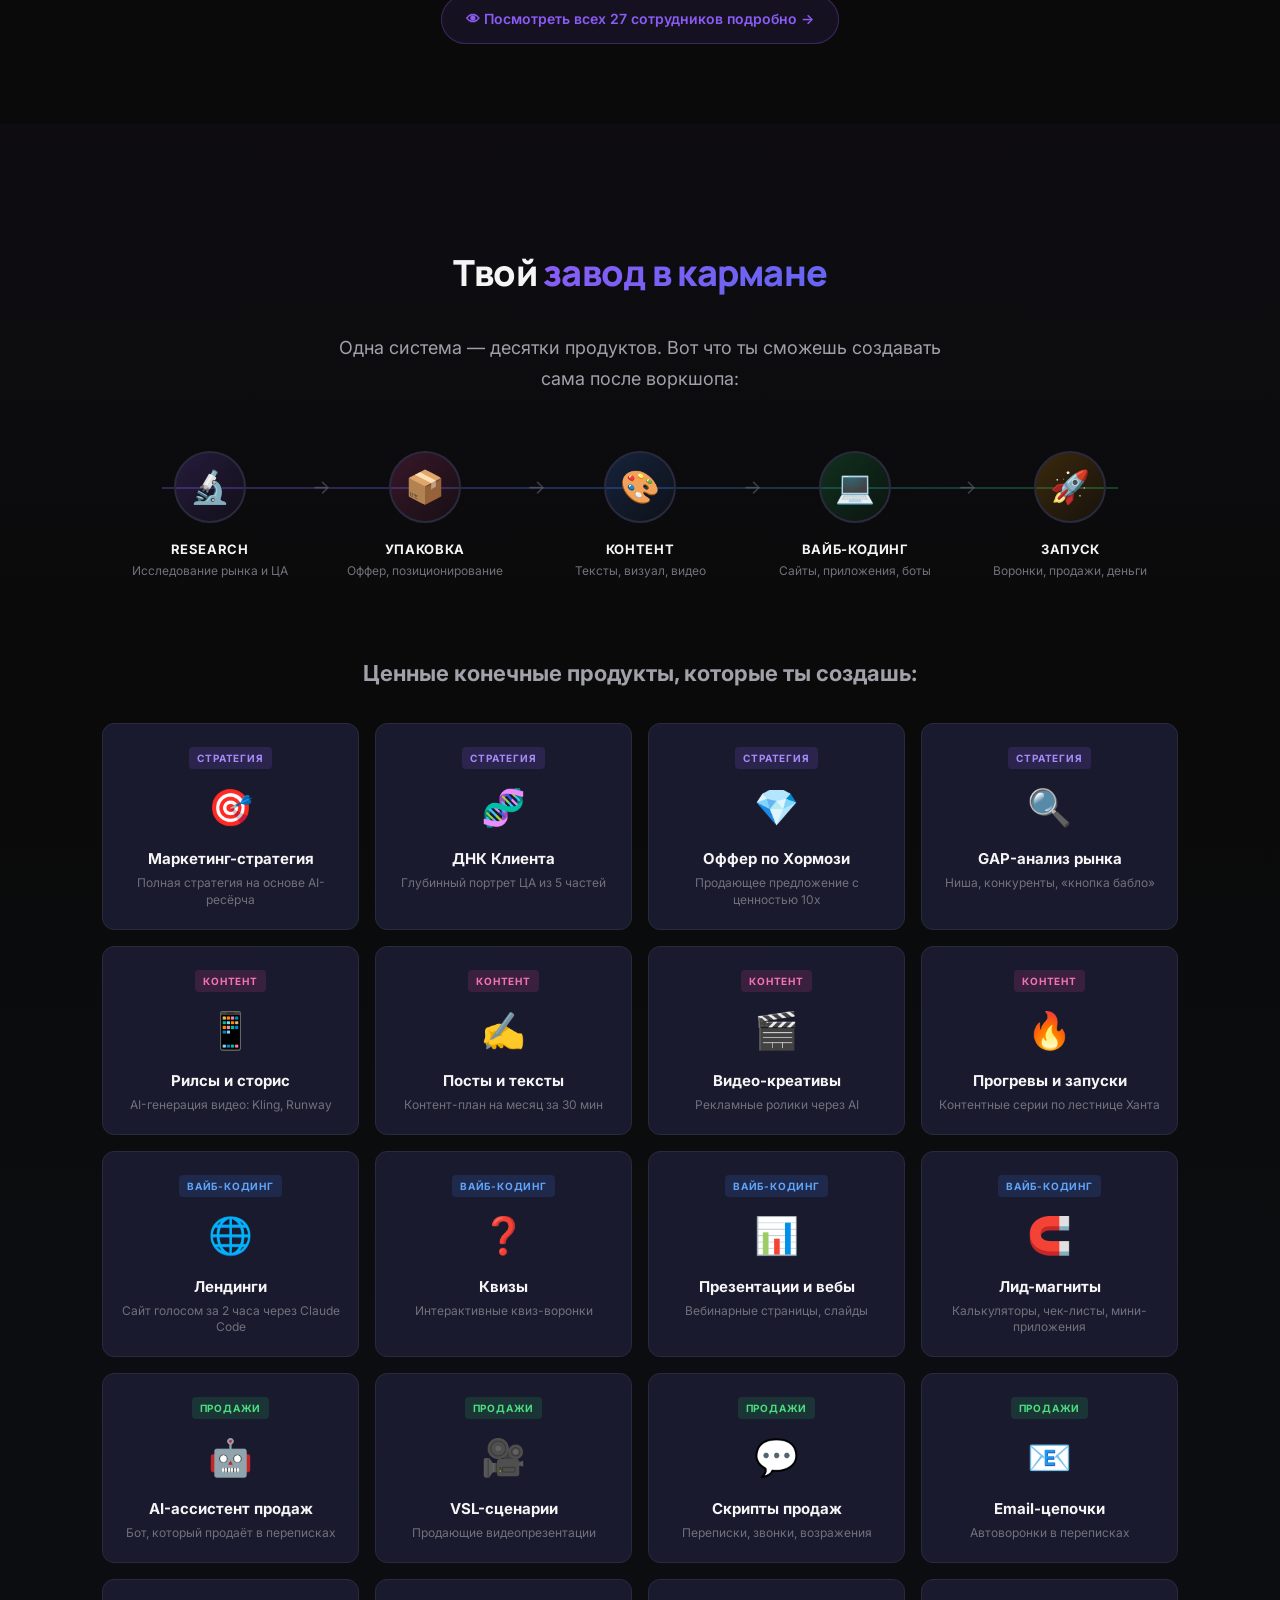
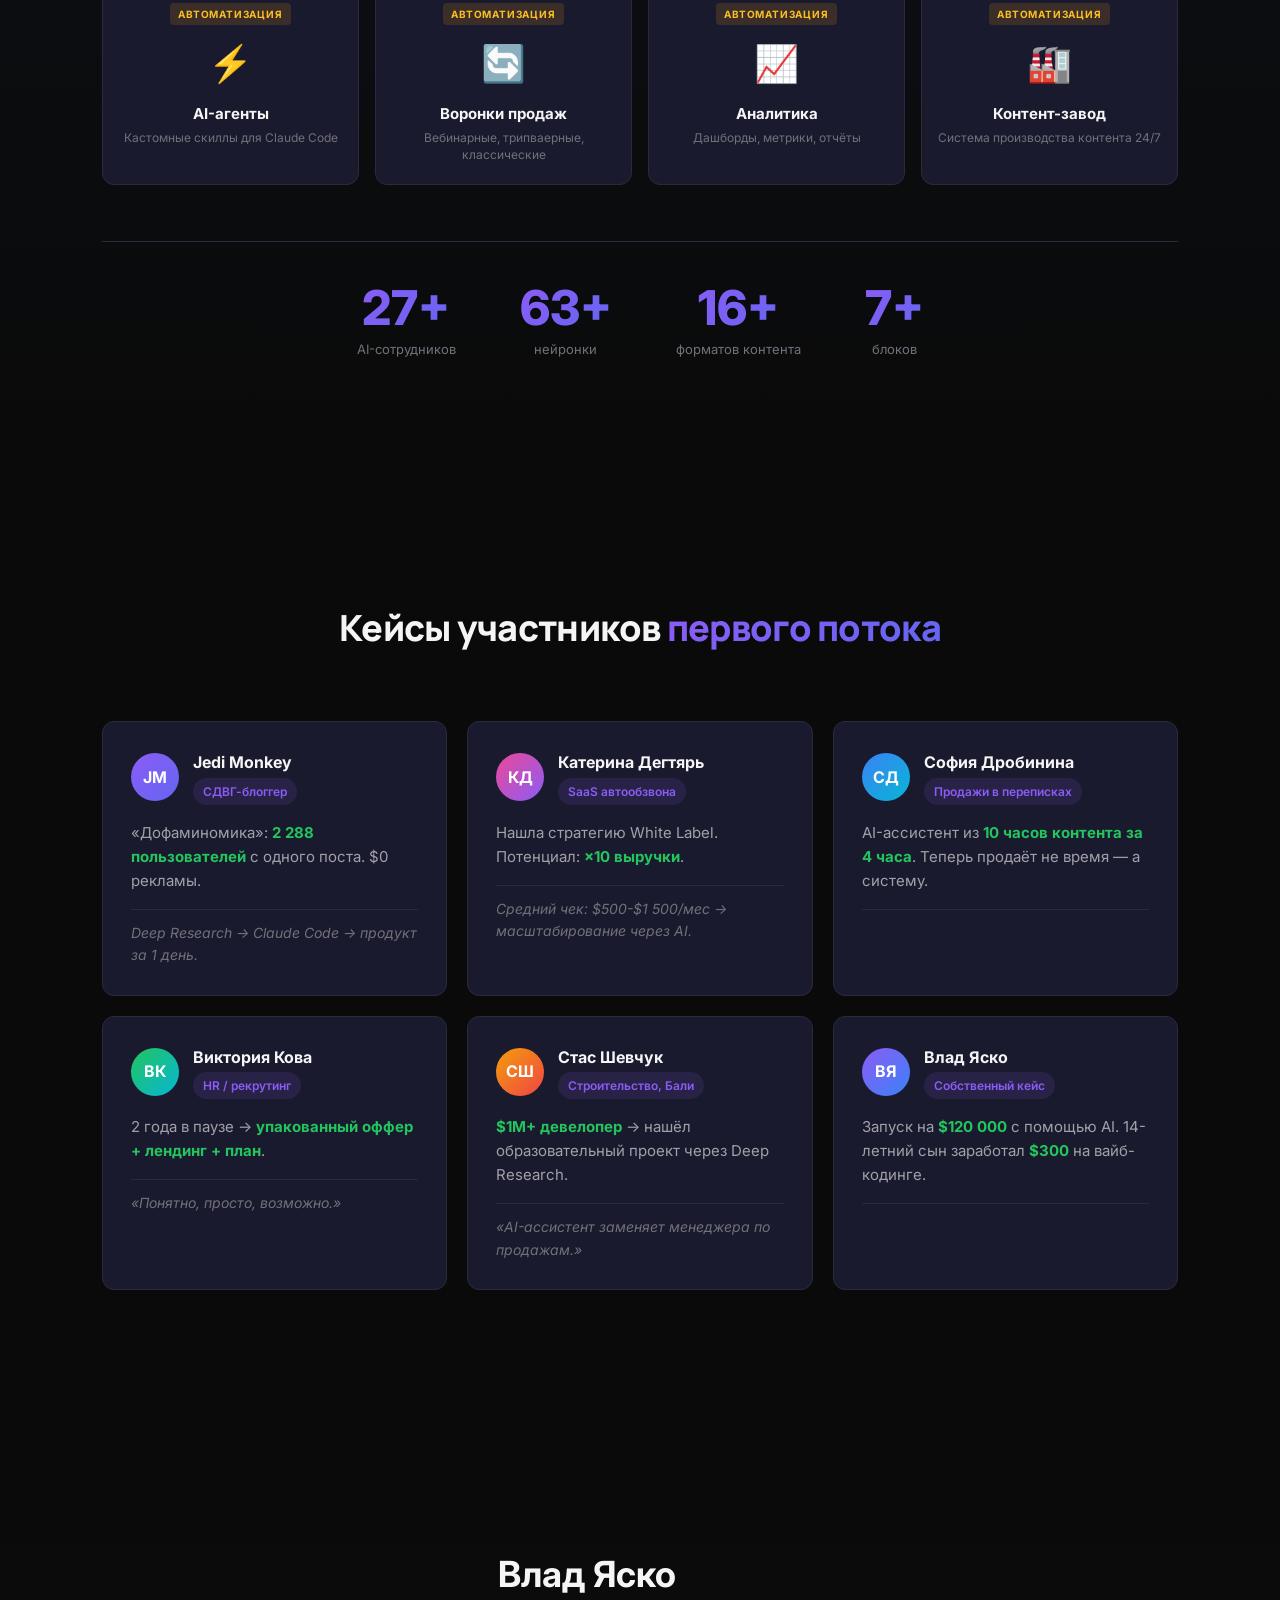
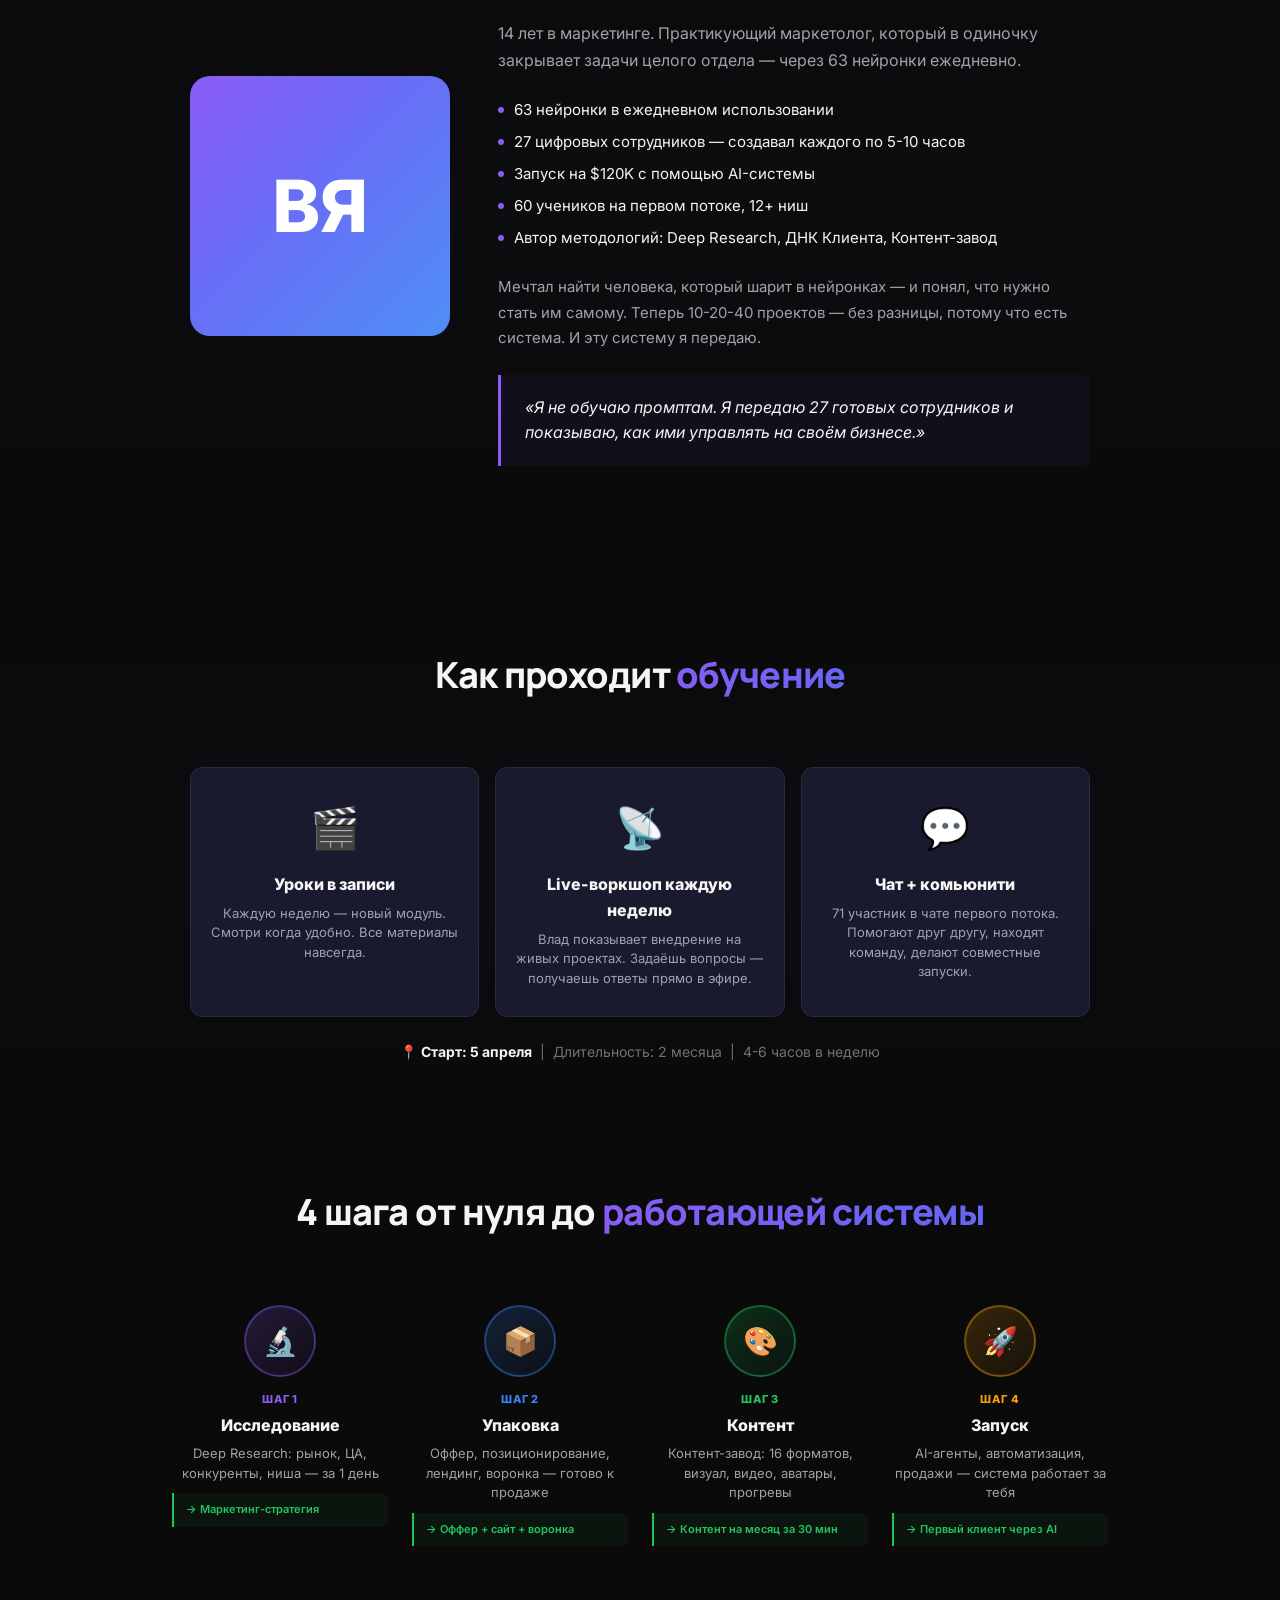
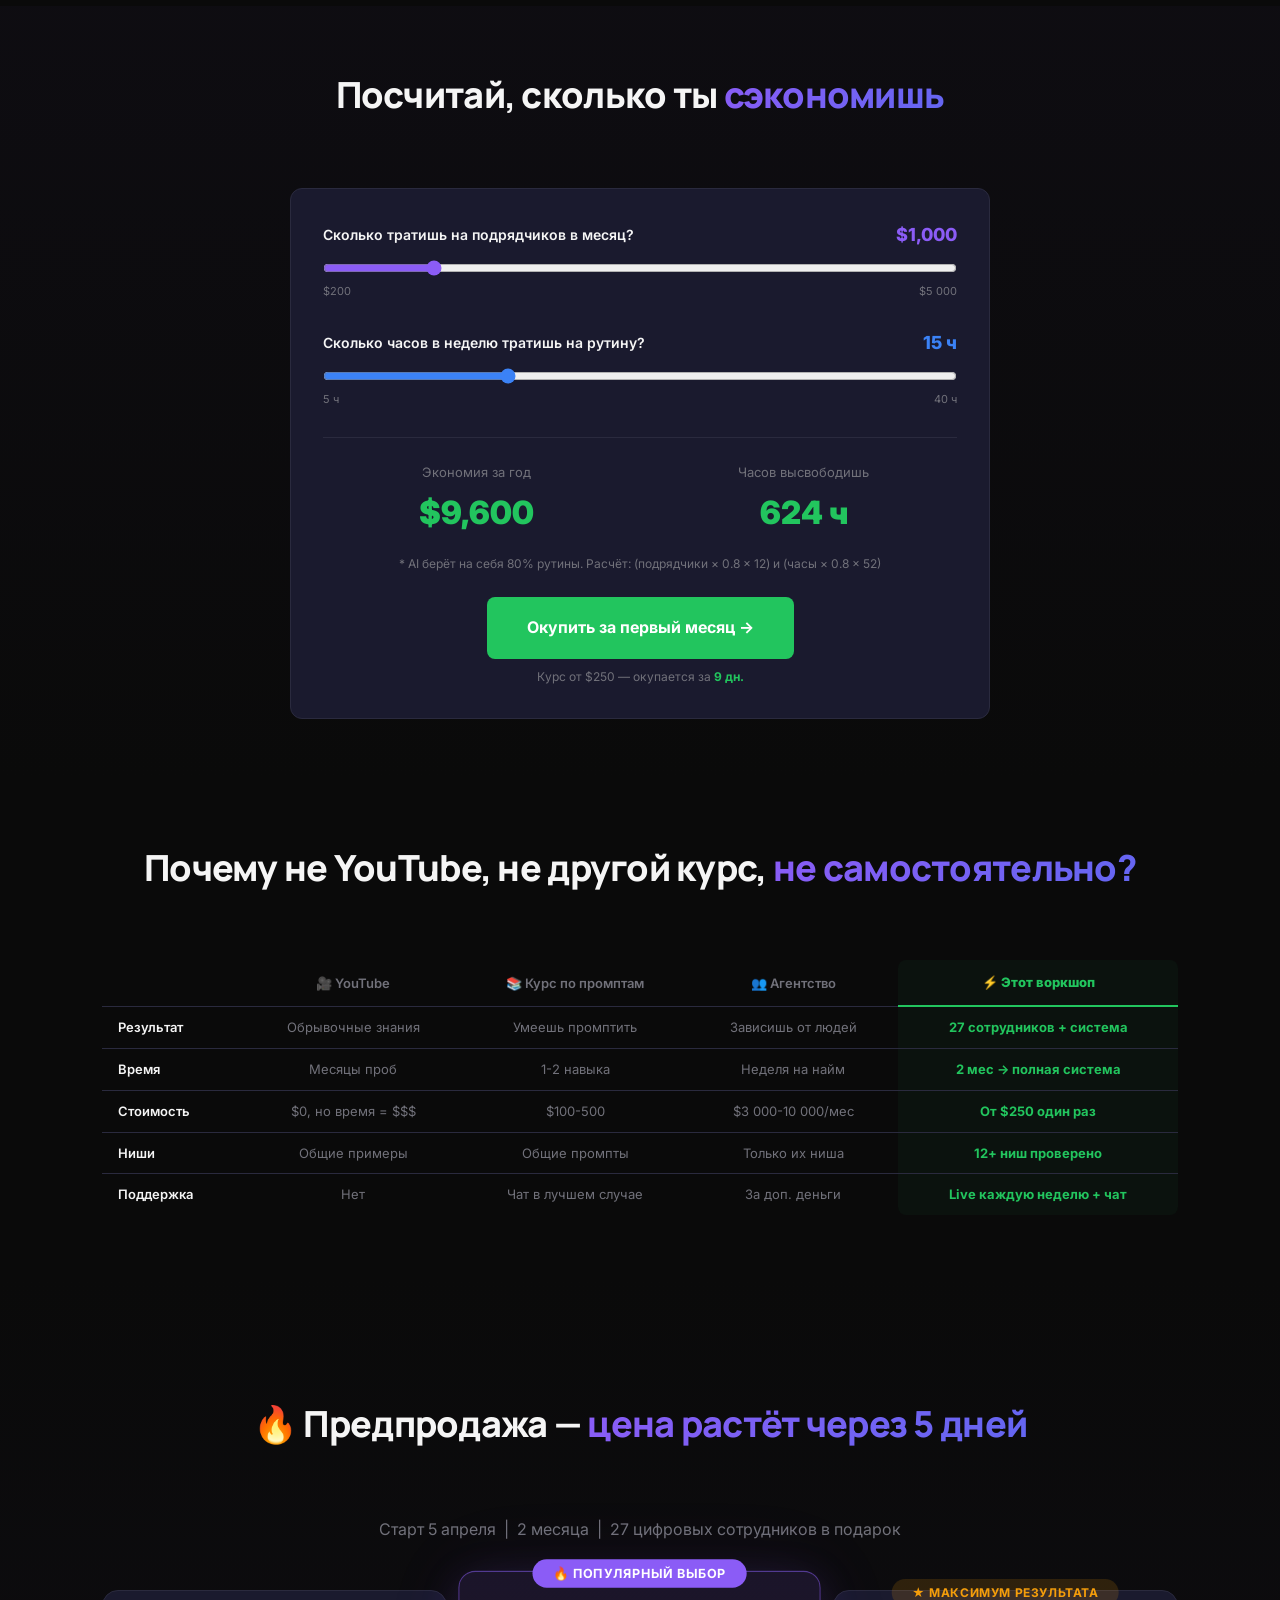
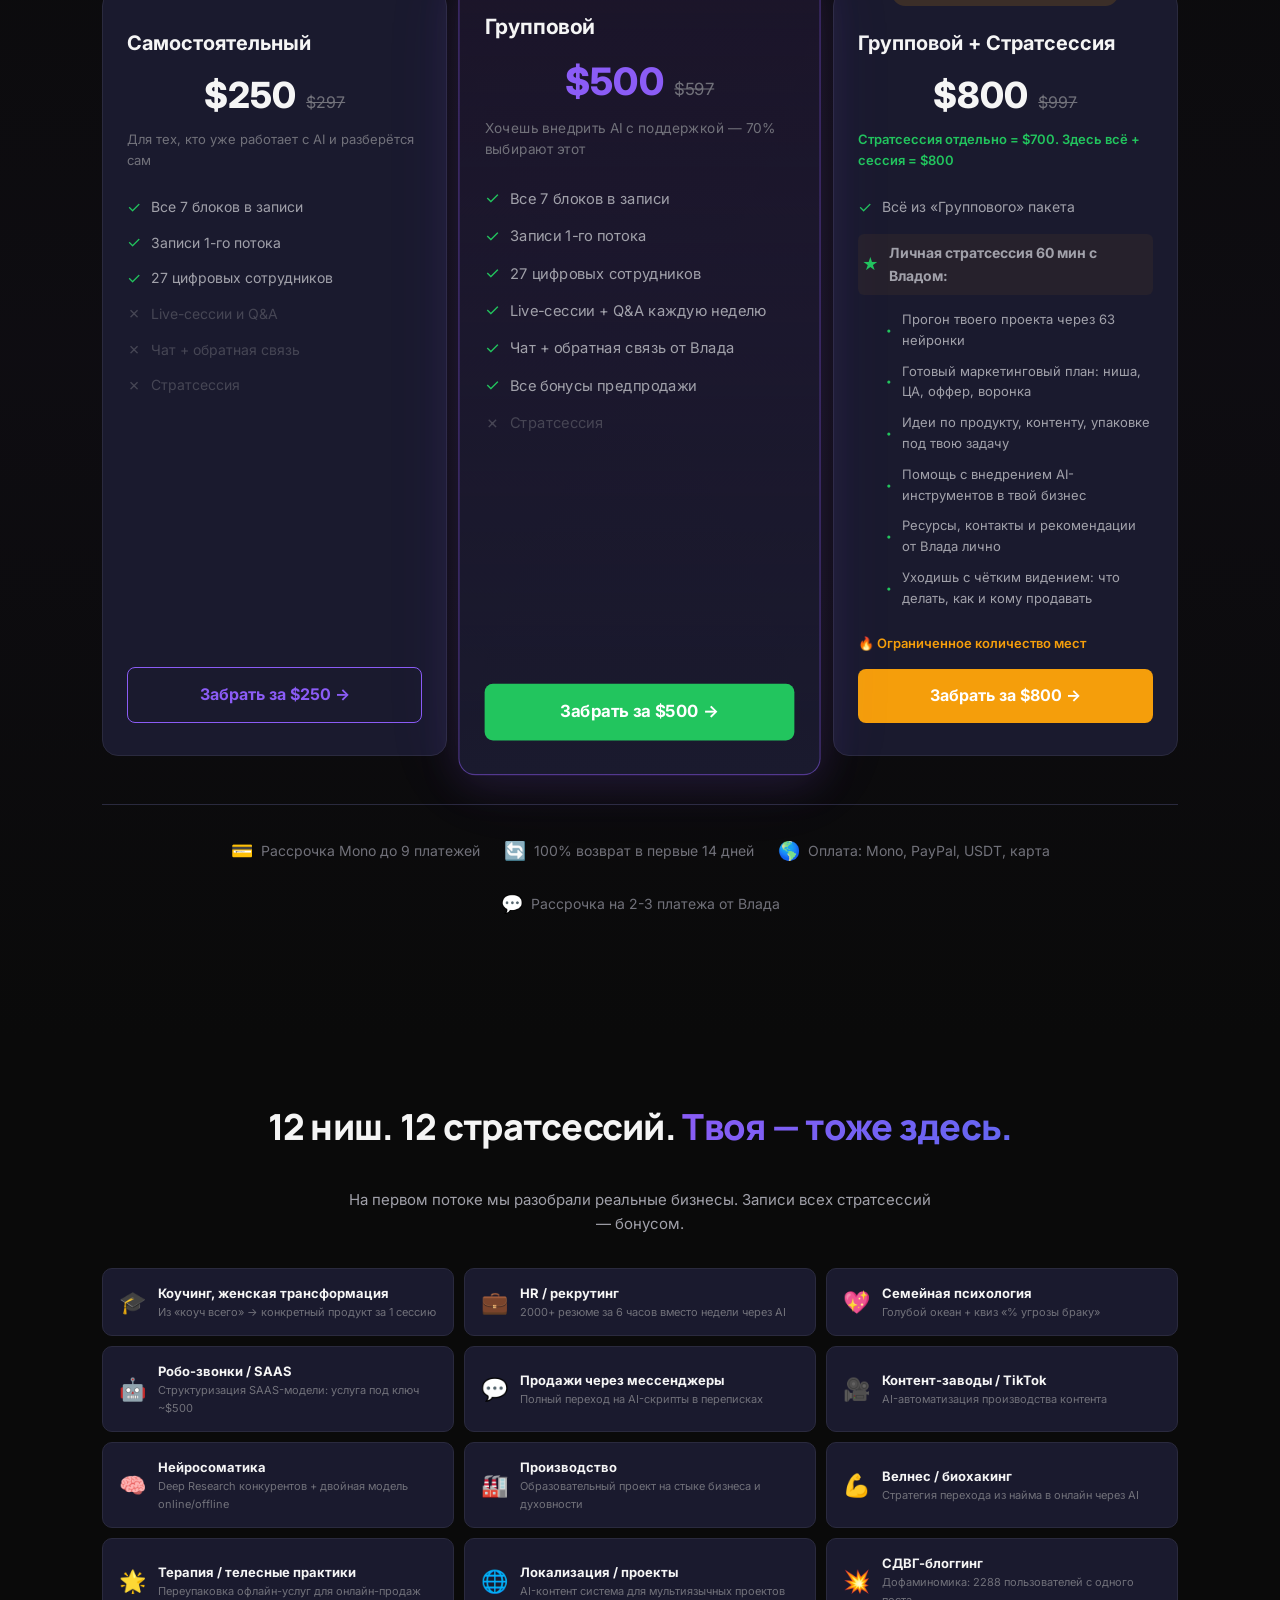
==== commit 63906ed6: "Fix employees: split Excel/КП, autonomous sales agent, remove chips - AI-менеджер: autonomous agent " ====
--- a/landing/index.html
+++ b/landing/index.html
@@ -2242,33 +2242,29 @@
         <!-- 5 categories grid -->
         <div style="display:grid;grid-template-columns:repeat(auto-fit,minmax(320px,1fr));gap:16px;" class="reveal reveal-delay-2">
 
-            <!-- RESEARCH -->
+            <!-- ИССЛЕДОВАНИЕ ЦА -->
             <div class="card" style="border-left:3px solid var(--accent-purple);">
                 <div style="display:flex;align-items:center;gap:8px;margin-bottom:14px;">
                     <span style="font-size:24px;">&#128300;</span>
-                    <span style="font-size:15px;font-weight:800;color:var(--accent-purple);">ИССЛЕДОВАНИЕ</span>
+                    <span style="font-size:15px;font-weight:800;color:var(--accent-purple);">ИССЛЕДОВАНИЕ ЦА</span>
                 </div>
                 <div style="display:flex;flex-direction:column;gap:8px;">
                     <div style="display:flex;align-items:center;gap:8px;padding:8px 12px;background:rgba(139,92,246,0.06);border-radius:8px;">
                         <span style="font-size:18px;">&#129516;</span>
-                        <div><div style="font-size:13px;font-weight:700;">ДНК Клиента</div><div style="font-size:11px;color:var(--text-muted);">Глубинный портрет ЦА из 5 частей</div></div>
+                        <div><div style="font-size:13px;font-weight:700;">ДНК ЦА</div><div style="font-size:11px;color:var(--text-muted);">Глубинный портрет целевой аудитории из 5 частей</div></div>
                     </div>
                     <div style="display:flex;align-items:center;gap:8px;padding:8px 12px;background:rgba(139,92,246,0.06);border-radius:8px;">
                         <span style="font-size:18px;">&#128200;</span>
-                        <div><div style="font-size:13px;font-weight:700;">Лестница Ханта</div><div style="font-size:11px;color:var(--text-muted);">6 уровней осведомлённости + стратегия прогрева</div></div>
+                        <div><div style="font-size:13px;font-weight:700;">Лестница Бена Ханта</div><div style="font-size:11px;color:var(--text-muted);">6 уровней осведомлённости + стратегия прогрева</div></div>
                     </div>
-                    <div style="display:flex;align-items:center;gap:8px;padding:8px 12px;background:rgba(139,92,246,0.06);border-radius:8px;">
-                        <span style="font-size:18px;">&#128483;&#65039;</span>
-                        <div><div style="font-size:13px;font-weight:700;">Tone of Voice</div><div style="font-size:11px;color:var(--text-muted);">Обратный инжиниринг стиля из любого текста</div></div>
-                    </div>
-                </div>
-            </div>
-
-            <!-- PRODUCT -->
+                </div>
+            </div>
+
+            <!-- ПРОДУКТ И УПАКОВКА -->
             <div class="card" style="border-left:3px solid var(--accent-blue);">
                 <div style="display:flex;align-items:center;gap:8px;margin-bottom:14px;">
                     <span style="font-size:24px;">&#127919;</span>
-                    <span style="font-size:15px;font-weight:800;color:var(--accent-blue);">ПРОДУКТ</span>
+                    <span style="font-size:15px;font-weight:800;color:var(--accent-blue);">ПРОДУКТ И УПАКОВКА</span>
                 </div>
                 <div style="display:flex;flex-direction:column;gap:8px;">
                     <div style="display:flex;align-items:center;gap:8px;padding:8px 12px;background:rgba(59,130,246,0.06);border-radius:8px;">
@@ -2276,21 +2272,21 @@
                         <div><div style="font-size:13px;font-weight:700;">Оффер по Хормози</div><div style="font-size:11px;color:var(--text-muted);">$100M Offers &mdash; формула ценности, пакеты, бонусы</div></div>
                     </div>
                     <div style="display:flex;align-items:center;gap:8px;padding:8px 12px;background:rgba(59,130,246,0.06);border-radius:8px;">
-                        <span style="font-size:18px;">&#10067;</span>
-                        <div><div style="font-size:13px;font-weight:700;">Квиз-воронка</div><div style="font-size:11px;color:var(--text-muted);">4 формата: диагностика, типология, калькулятор, сканер</div></div>
+                        <span style="font-size:18px;">&#128187;</span>
+                        <div><div style="font-size:13px;font-weight:700;">Frontend Designer</div><div style="font-size:11px;color:var(--text-muted);">Создание сайтов и упаковка продукта голосом</div></div>
                     </div>
                     <div style="display:flex;align-items:center;gap:8px;padding:8px 12px;background:rgba(59,130,246,0.06);border-radius:8px;">
-                        <span style="font-size:18px;">&#128203;</span>
-                        <div><div style="font-size:13px;font-weight:700;">Стратегия контента</div><div style="font-size:11px;color:var(--text-muted);">Контент-план на основе лестницы Ханта</div></div>
+                        <span style="font-size:18px;">&#10067;</span>
+                        <div><div style="font-size:13px;font-weight:700;">Персонализированный квиз</div><div style="font-size:11px;color:var(--text-muted);">4 формата: диагностика, типология, калькулятор, сканер</div></div>
                     </div>
                 </div>
             </div>
 
-            <!-- CONTENT -->
+            <!-- КОНТЕНТ -->
             <div class="card" style="border-left:3px solid #ec4899;">
                 <div style="display:flex;align-items:center;gap:8px;margin-bottom:14px;">
                     <span style="font-size:24px;">&#9997;&#65039;</span>
-                    <span style="font-size:15px;font-weight:800;color:#ec4899;">КОНТЕНТ &mdash; 8 сотрудников</span>
+                    <span style="font-size:15px;font-weight:800;color:#ec4899;">КОНТЕНТ &mdash; 9 сотрудников</span>
                 </div>
                 <div style="display:grid;grid-template-columns:1fr 1fr;gap:6px;">
                     <div style="padding:6px 10px;background:rgba(236,72,153,0.06);border-radius:6px;font-size:12px;font-weight:600;">&#9734; Content System</div>
@@ -2301,11 +2297,12 @@
                     <div style="padding:6px 10px;background:rgba(236,72,153,0.06);border-radius:6px;font-size:12px;font-weight:600;">&#128172; Threads</div>
                     <div style="padding:6px 10px;background:rgba(236,72,153,0.06);border-radius:6px;font-size:12px;font-weight:600;">&#127752; Креативы</div>
                     <div style="padding:6px 10px;background:rgba(236,72,153,0.06);border-radius:6px;font-size:12px;font-weight:600;">&#129504; Очеловечивание</div>
+                    <div style="padding:6px 10px;background:rgba(236,72,153,0.06);border-radius:6px;font-size:12px;font-weight:600;">&#128483;&#65039; Tone of Voice</div>
                 </div>
                 <p style="font-size:11px;color:var(--text-muted);margin-top:8px;">Из 1 единицы контента &rarr; 16 готовых форматов для разных площадок</p>
             </div>
 
-            <!-- FUNNELS -->
+            <!-- ВОРОНКИ -->
             <div class="card" style="border-left:3px solid #06b6d4;">
                 <div style="display:flex;align-items:center;gap:8px;margin-bottom:14px;">
                     <span style="font-size:24px;">&#128260;</span>
@@ -2314,7 +2311,7 @@
                 <div style="display:flex;flex-direction:column;gap:8px;">
                     <div style="display:flex;align-items:center;gap:8px;padding:8px 12px;background:rgba(6,182,212,0.06);border-radius:8px;">
                         <span style="font-size:18px;">&#9734;</span>
-                        <div><div style="font-size:13px;font-weight:700;">Direct Funnel</div><div style="font-size:11px;color:var(--text-muted);">Воронка продаж под услуги: квиз &rarr; бот &rarr; оплата</div></div>
+                        <div><div style="font-size:13px;font-weight:700;">Direct Funnel</div><div style="font-size:11px;color:var(--text-muted);">Воронка продаж: квиз &rarr; бот &rarr; оплата</div></div>
                     </div>
                     <div style="display:flex;align-items:center;gap:8px;padding:8px 12px;background:rgba(6,182,212,0.06);border-radius:8px;">
                         <span style="font-size:18px;">&#128293;</span>
@@ -2327,7 +2324,7 @@
                 </div>
             </div>
 
-            <!-- SALES -->
+            <!-- ПРОДАЖИ -->
             <div class="card" style="border-left:3px solid var(--accent-green);">
                 <div style="display:flex;align-items:center;gap:8px;margin-bottom:14px;">
                     <span style="font-size:24px;">&#128176;</span>
@@ -2335,36 +2332,40 @@
                 </div>
                 <div style="display:flex;flex-direction:column;gap:8px;">
                     <div style="display:flex;align-items:center;gap:8px;padding:8px 12px;background:rgba(34,197,94,0.06);border-radius:8px;">
-                        <span style="font-size:18px;">&#9734;</span>
-                        <div><div style="font-size:13px;font-weight:700;">Sales Star</div><div style="font-size:11px;color:var(--text-muted);">Ассистент продаж в переписках: скрипты, возражения, дожим</div></div>
+                        <span style="font-size:18px;">&#129302;</span>
+                        <div><div style="font-size:13px;font-weight:700;">AI-менеджер по продажам</div><div style="font-size:11px;color:var(--text-muted);">Автономный агент: отвечает в Telegram/мессенджерах, квалифицирует, закрывает на оплату</div></div>
                     </div>
-                    <div style="display:flex;align-items:center;gap:8px;padding:8px 12px;background:rgba(34,197,94,0.06);border-radius:8px;">
-                        <span style="font-size:18px;">&#128222;</span>
-                        <div><div style="font-size:13px;font-weight:700;">Анализ звонков</div><div style="font-size:11px;color:var(--text-muted);">Разбор встреч: договорённости, задачи, follow-up</div></div>
-                    </div>
-                    <div style="display:flex;align-items:center;gap:8px;padding:8px 12px;background:rgba(34,197,94,0.06);border-radius:8px;">
-                        <span style="font-size:18px;">&#128202;</span>
-                        <div><div style="font-size:13px;font-weight:700;">Трекер</div><div style="font-size:11px;color:var(--text-muted);">Отслеживание договорённостей и задач по клиентам</div></div>
-                    </div>
-                </div>
-            </div>
-
-            <!-- ROUTINE -->
+                </div>
+            </div>
+
+            <!-- РУТИНА И АВТОМАТИЗАЦИЯ -->
             <div class="card" style="border-left:3px solid #f59e0b;">
                 <div style="display:flex;align-items:center;gap:8px;margin-bottom:14px;">
                     <span style="font-size:24px;">&#9881;&#65039;</span>
-                    <span style="font-size:15px;font-weight:800;color:#f59e0b;">РУТИНА &mdash; то, о чём молчат</span>
-                </div>
-                <p style="font-size:13px;color:var(--text-secondary);line-height:1.6;margin-bottom:10px;">Помимо маркетинга, ты научишься делегировать AI ежедневную рутину:</p>
-                <div style="display:grid;grid-template-columns:1fr 1fr;gap:6px;">
-                    <div style="padding:6px 10px;background:rgba(245,158,11,0.06);border-radius:6px;font-size:12px;color:var(--text-secondary);">&#128221; Транскрибация встреч</div>
-                    <div style="padding:6px 10px;background:rgba(245,158,11,0.06);border-radius:6px;font-size:12px;color:var(--text-secondary);">&#128196; Регламенты и инструкции</div>
-                    <div style="padding:6px 10px;background:rgba(245,158,11,0.06);border-radius:6px;font-size:12px;color:var(--text-secondary);">&#128202; Отчёты и аналитика</div>
-                    <div style="padding:6px 10px;background:rgba(245,158,11,0.06);border-radius:6px;font-size:12px;color:var(--text-secondary);">&#128231; Письма и рассылки</div>
-                    <div style="padding:6px 10px;background:rgba(245,158,11,0.06);border-radius:6px;font-size:12px;color:var(--text-secondary);">&#128197; Планирование задач</div>
-                    <div style="padding:6px 10px;background:rgba(245,158,11,0.06);border-radius:6px;font-size:12px;color:var(--text-secondary);">&#129302; Боты в переписках</div>
-                    <div style="padding:6px 10px;background:rgba(245,158,11,0.06);border-radius:6px;font-size:12px;color:var(--text-secondary);">&#128200; Работа с таблицами</div>
-                    <div style="padding:6px 10px;background:rgba(245,158,11,0.06);border-radius:6px;font-size:12px;color:var(--text-secondary);">&#128269; Ресёрч любой темы</div>
+                    <span style="font-size:15px;font-weight:800;color:#f59e0b;">РУТИНА И АВТОМАТИЗАЦИЯ</span>
+                </div>
+                <p style="font-size:13px;color:var(--text-secondary);line-height:1.6;margin-bottom:10px;">AI-агенты, которые работают за тебя 24/7:</p>
+                <div style="display:flex;flex-direction:column;gap:8px;">
+                    <div style="display:flex;align-items:center;gap:8px;padding:8px 12px;background:rgba(245,158,11,0.06);border-radius:8px;">
+                        <span style="font-size:18px;">&#128222;</span>
+                        <div><div style="font-size:13px;font-weight:700;">Агент звонков и встреч</div><div style="font-size:11px;color:var(--text-muted);">Транскрибация, договорённости, задачи &rarr; рассылка участникам автоматически</div></div>
+                    </div>
+                    <div style="display:flex;align-items:center;gap:8px;padding:8px 12px;background:rgba(245,158,11,0.06);border-radius:8px;">
+                        <span style="font-size:18px;">&#128202;</span>
+                        <div><div style="font-size:13px;font-weight:700;">Excel-агент</div><div style="font-size:11px;color:var(--text-muted);">Продвинутая работа с таблицами, отчётами, финансовой аналитикой</div></div>
+                    </div>
+                    <div style="display:flex;align-items:center;gap:8px;padding:8px 12px;background:rgba(245,158,11,0.06);border-radius:8px;">
+                        <span style="font-size:18px;">&#128196;</span>
+                        <div><div style="font-size:13px;font-weight:700;">КП и презентации</div><div style="font-size:11px;color:var(--text-muted);">Коммерческие предложения, pitch-деки, слайды &mdash; автоматически</div></div>
+                    </div>
+                    <div style="display:flex;align-items:center;gap:8px;padding:8px 12px;background:rgba(245,158,11,0.06);border-radius:8px;">
+                        <span style="font-size:18px;">&#128214;</span>
+                        <div><div style="font-size:13px;font-weight:700;">NotebookLM</div><div style="font-size:11px;color:var(--text-muted);">Обработка большого объёма информации, базы знаний, исследования</div></div>
+                    </div>
+                    <div style="display:flex;align-items:center;gap:8px;padding:8px 12px;background:rgba(245,158,11,0.06);border-radius:8px;">
+                        <span style="font-size:18px;">&#128203;</span>
+                        <div><div style="font-size:13px;font-weight:700;">Трекер договорённостей</div><div style="font-size:11px;color:var(--text-muted);">Фиксация обязательств, дедлайны, контроль выполнения</div></div>
+                    </div>
                 </div>
             </div>
         </div>
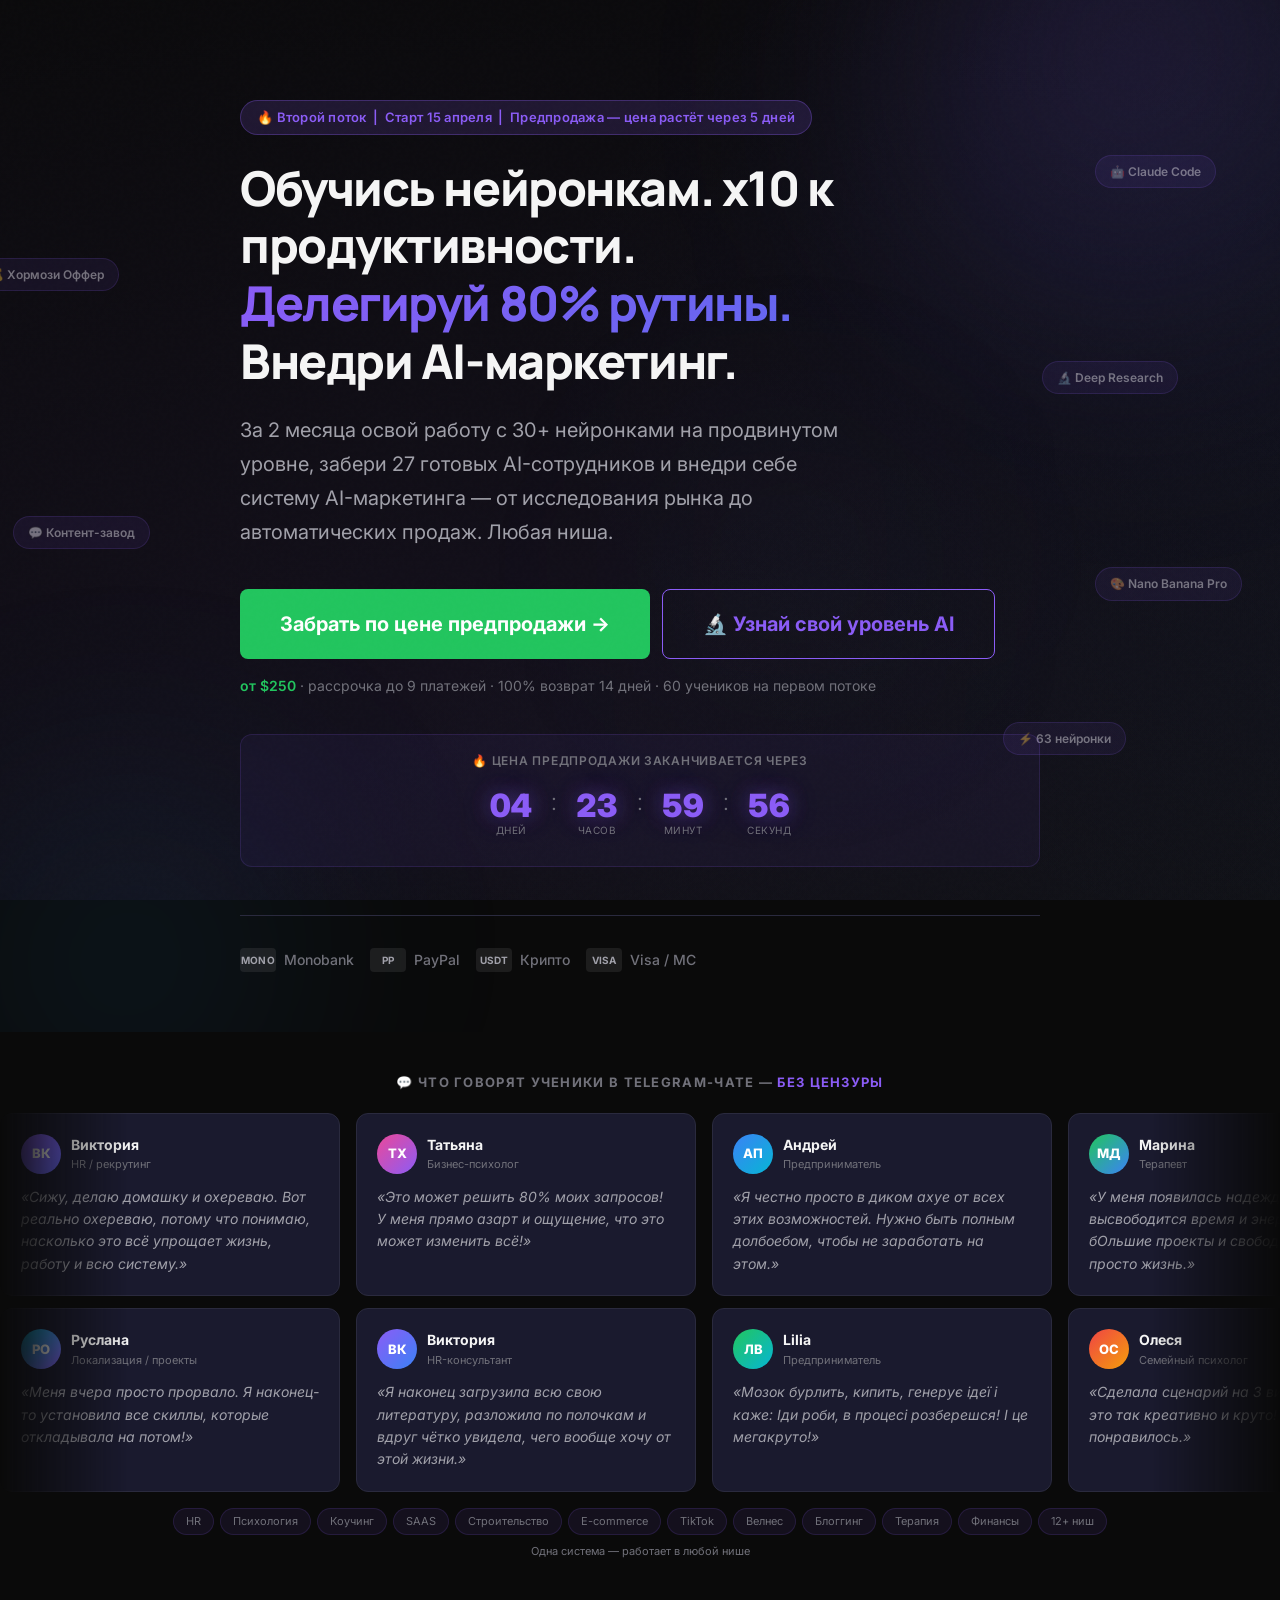
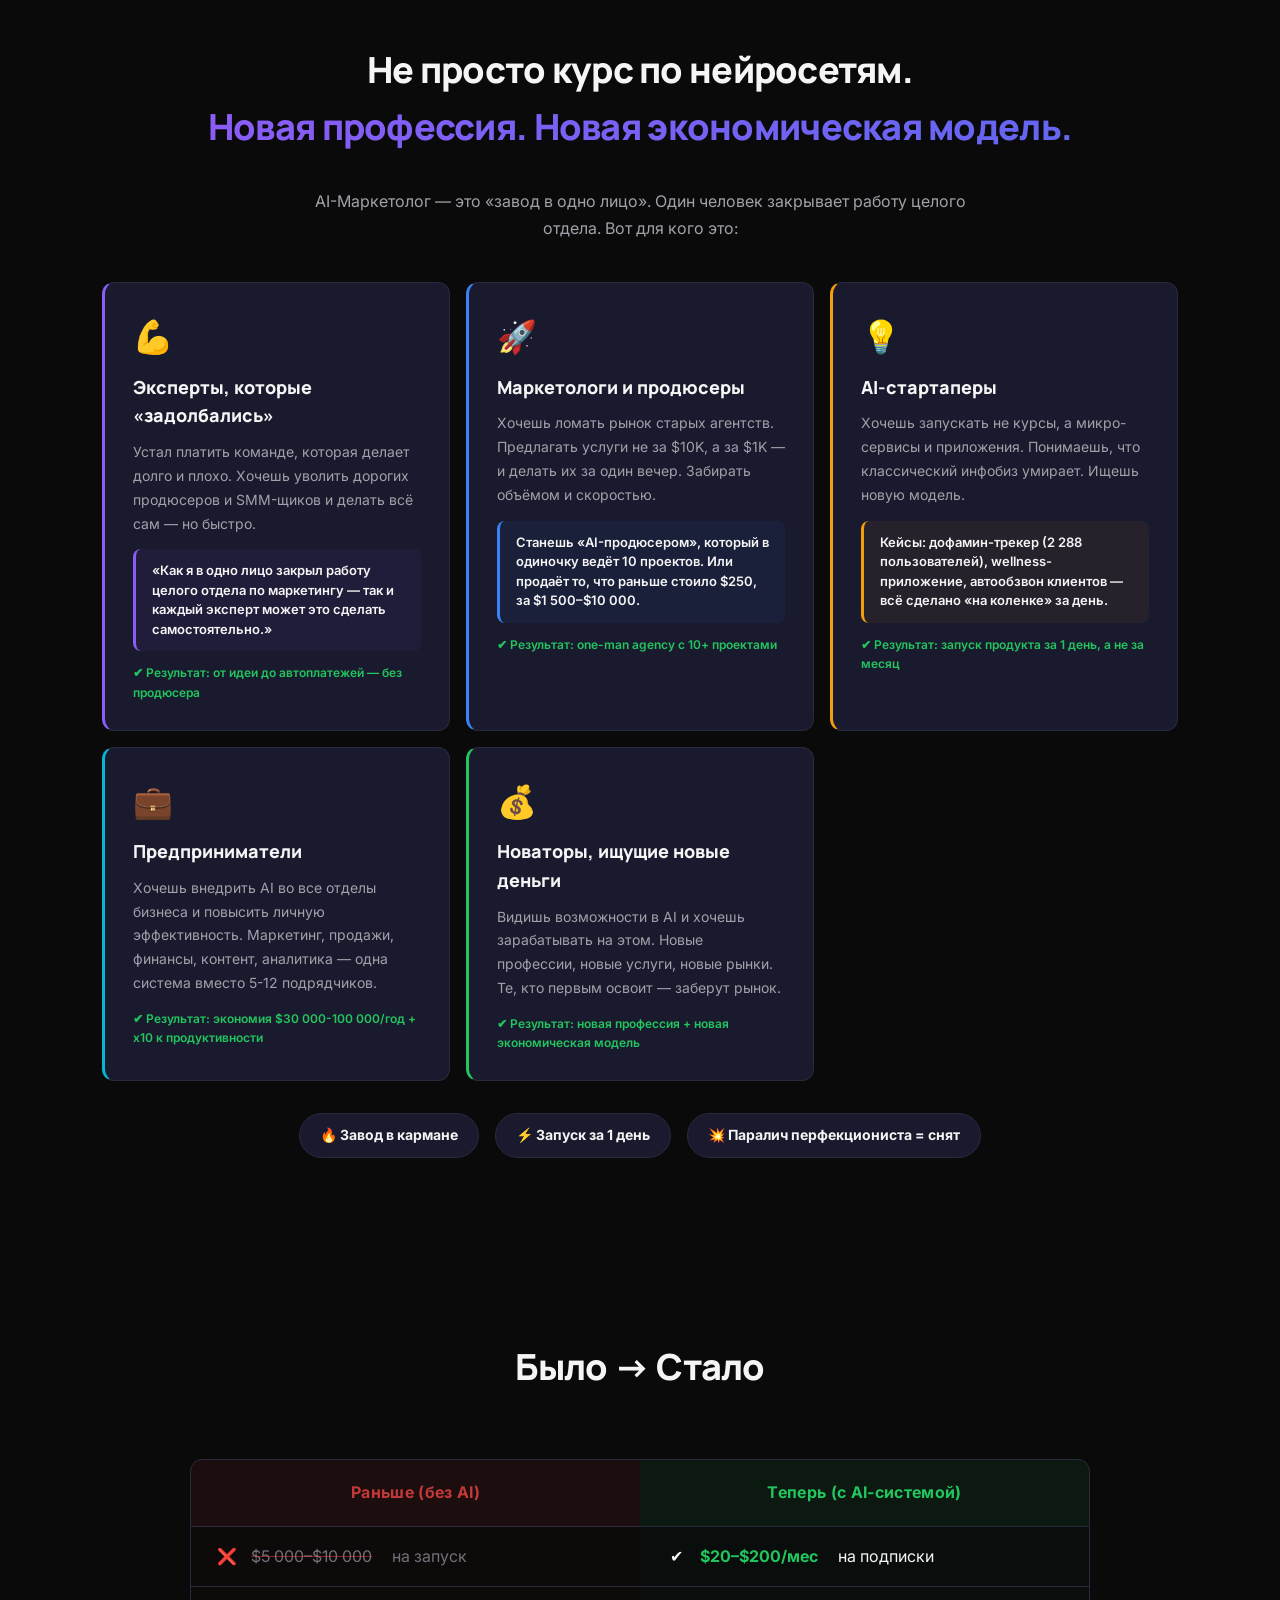
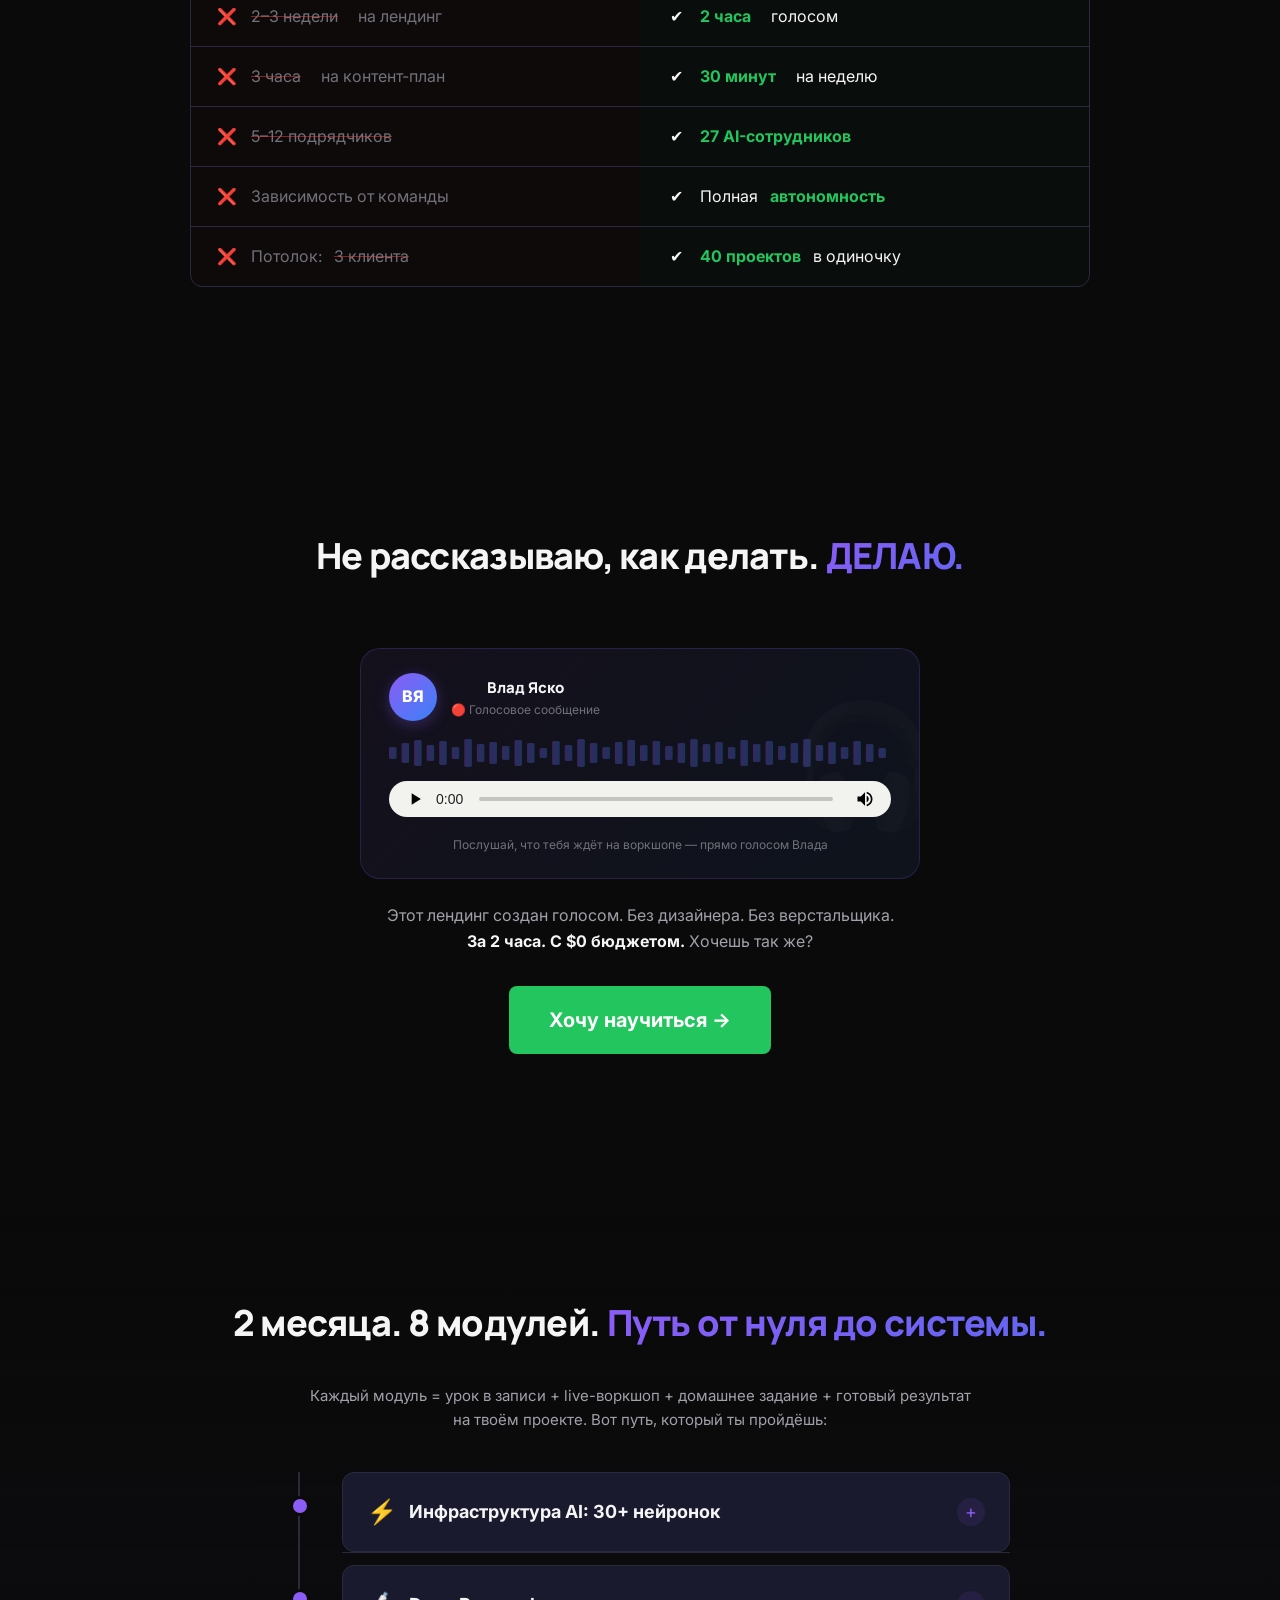
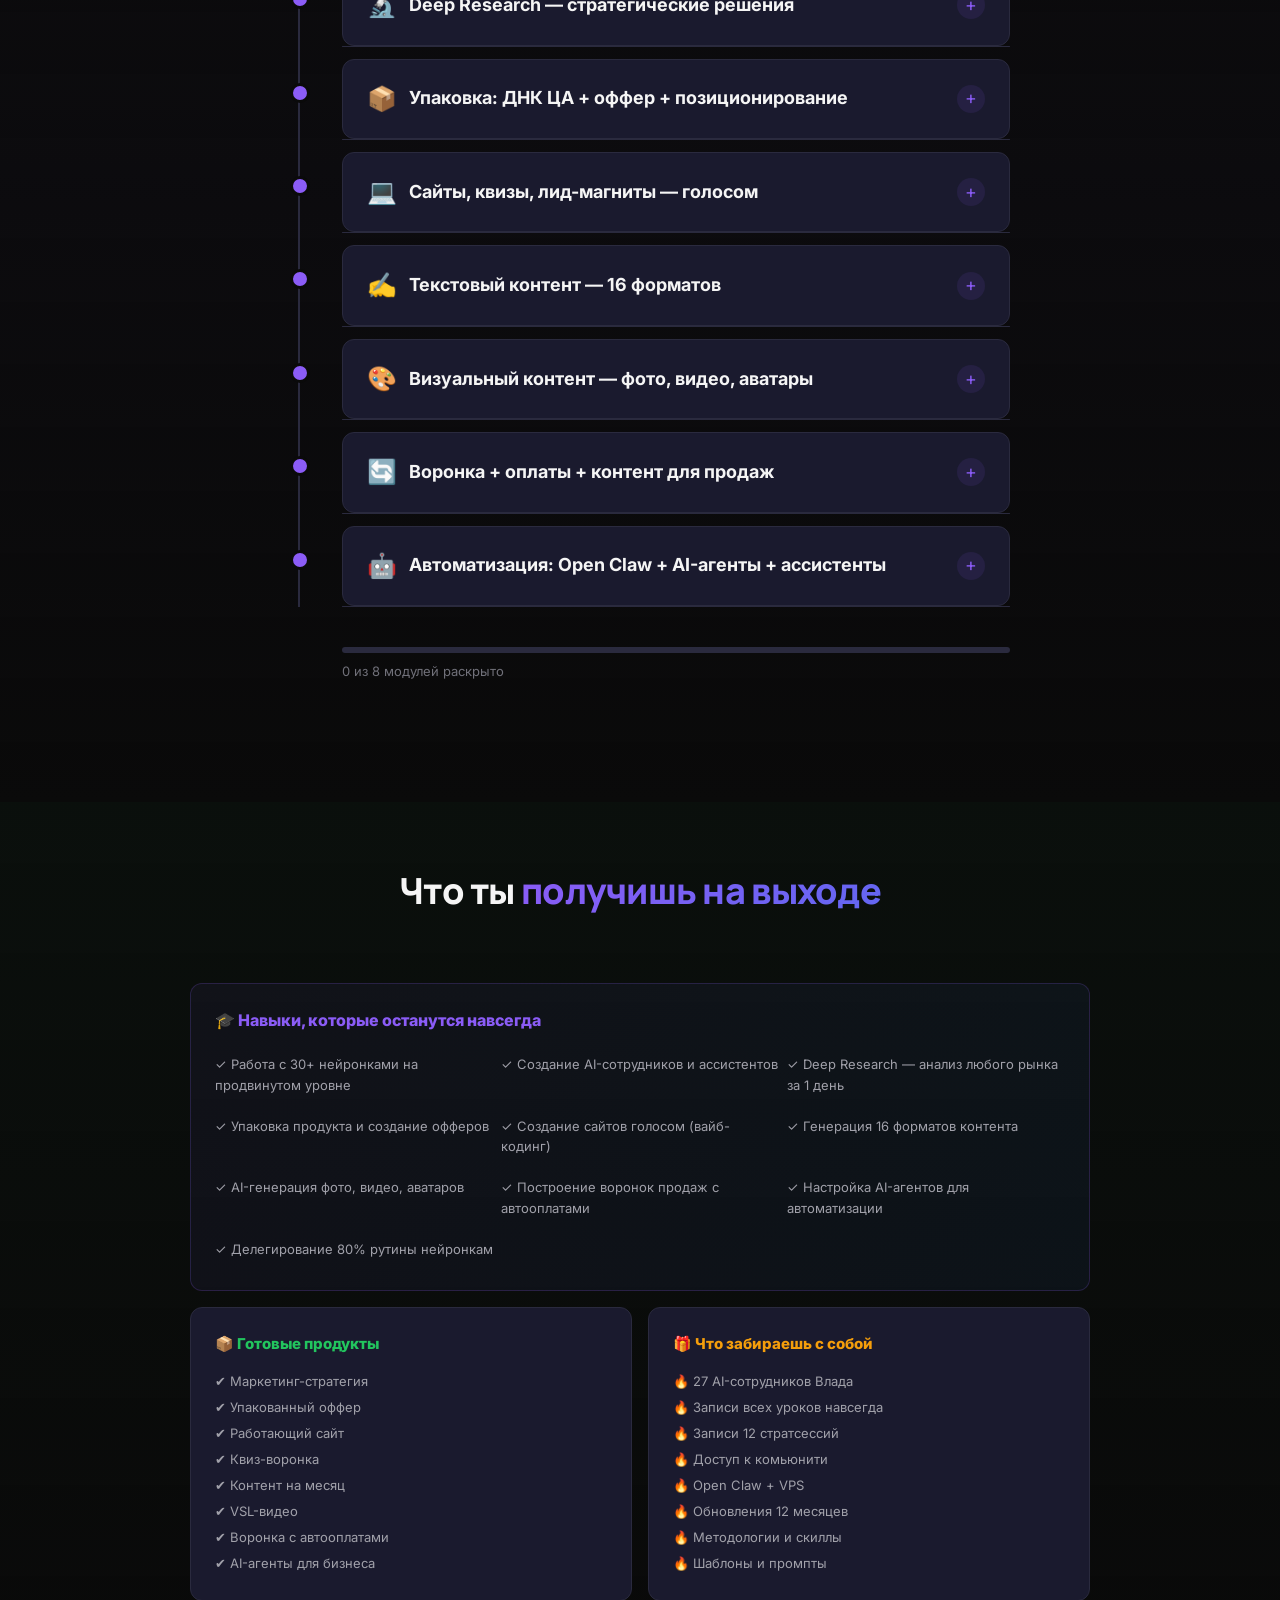
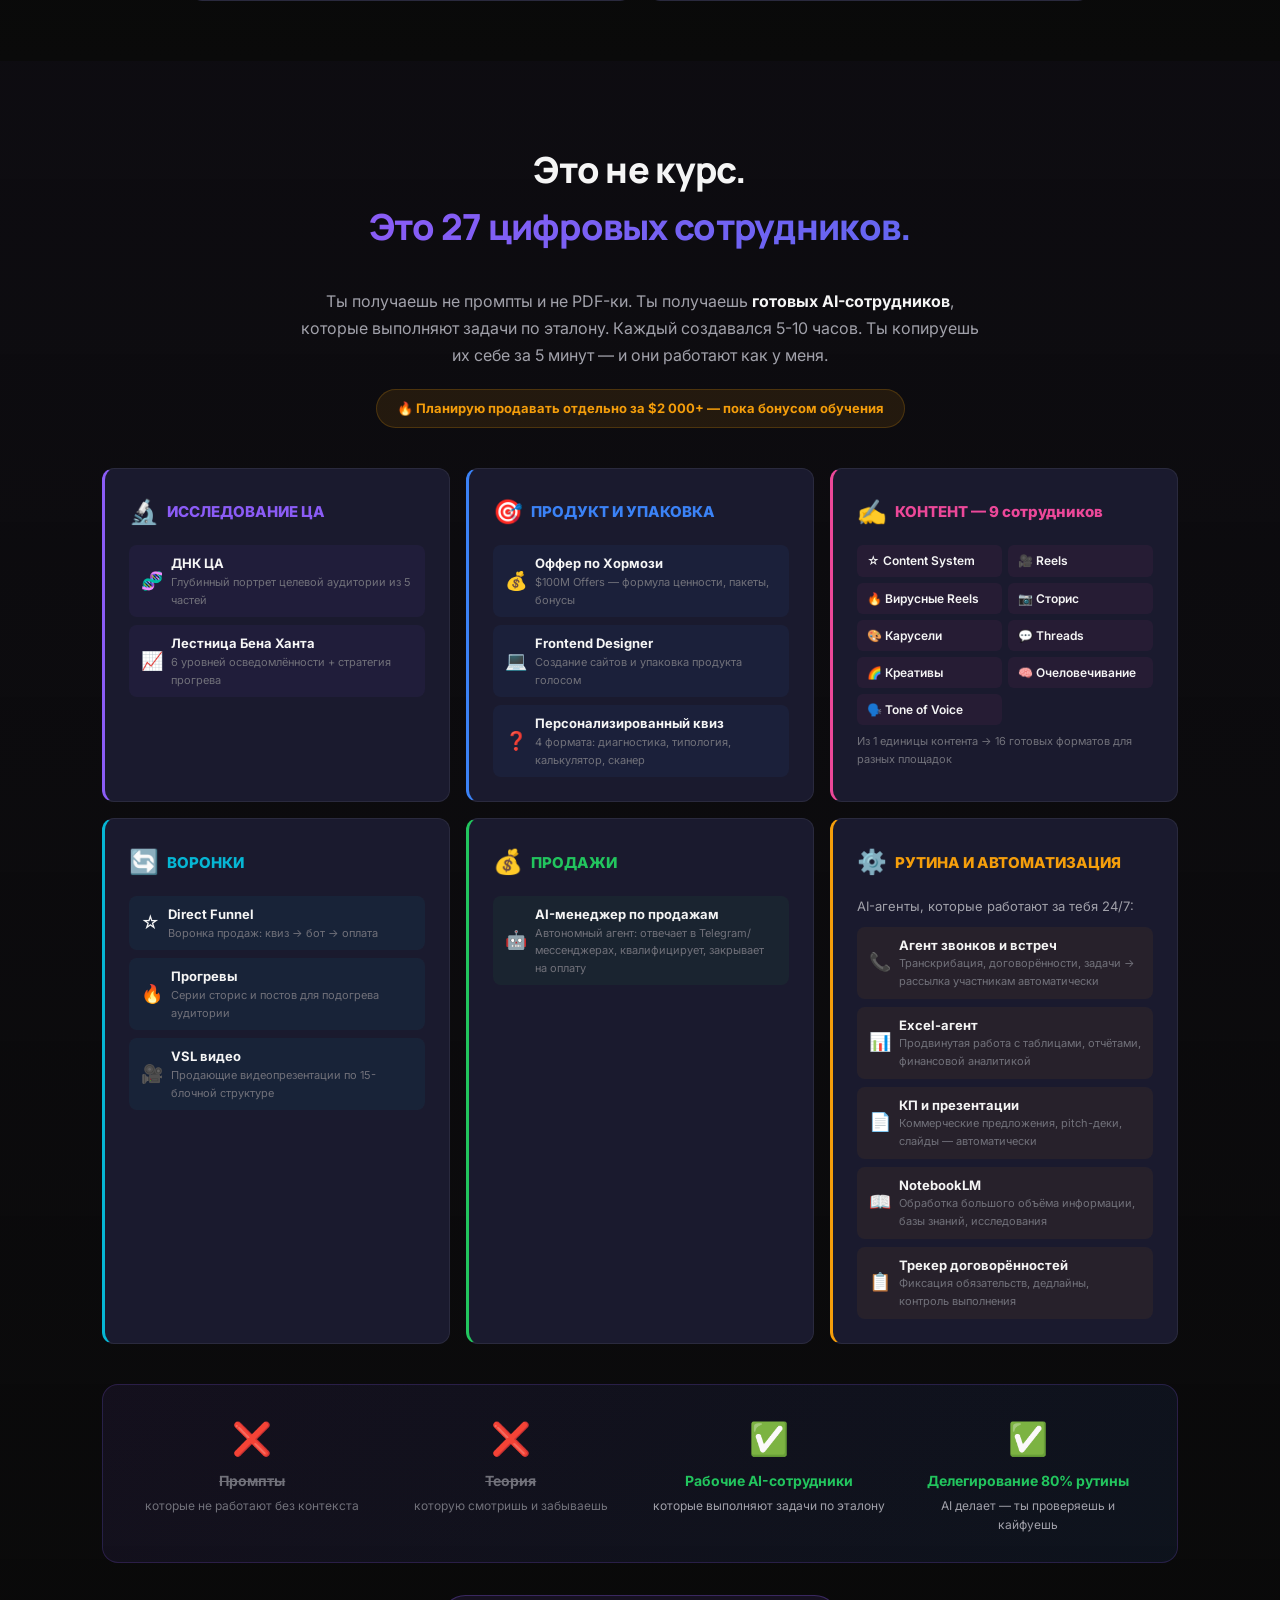
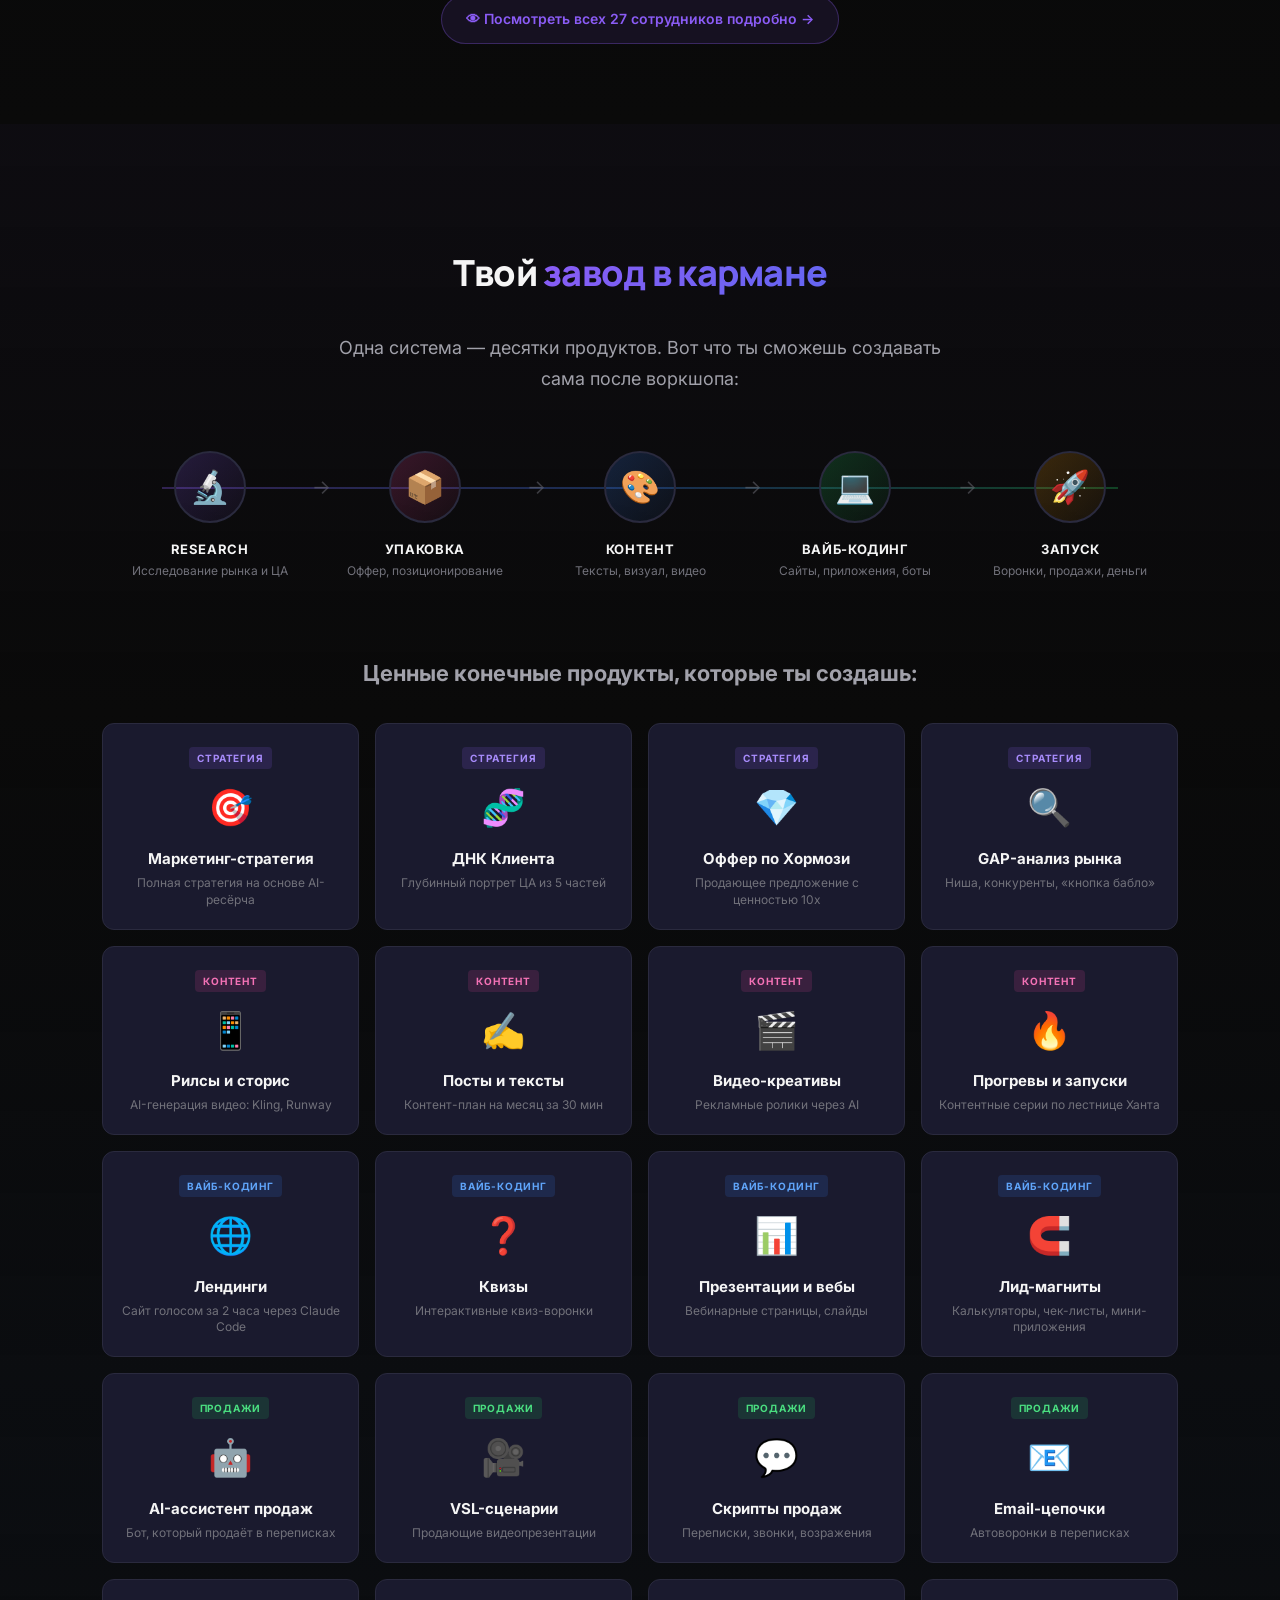
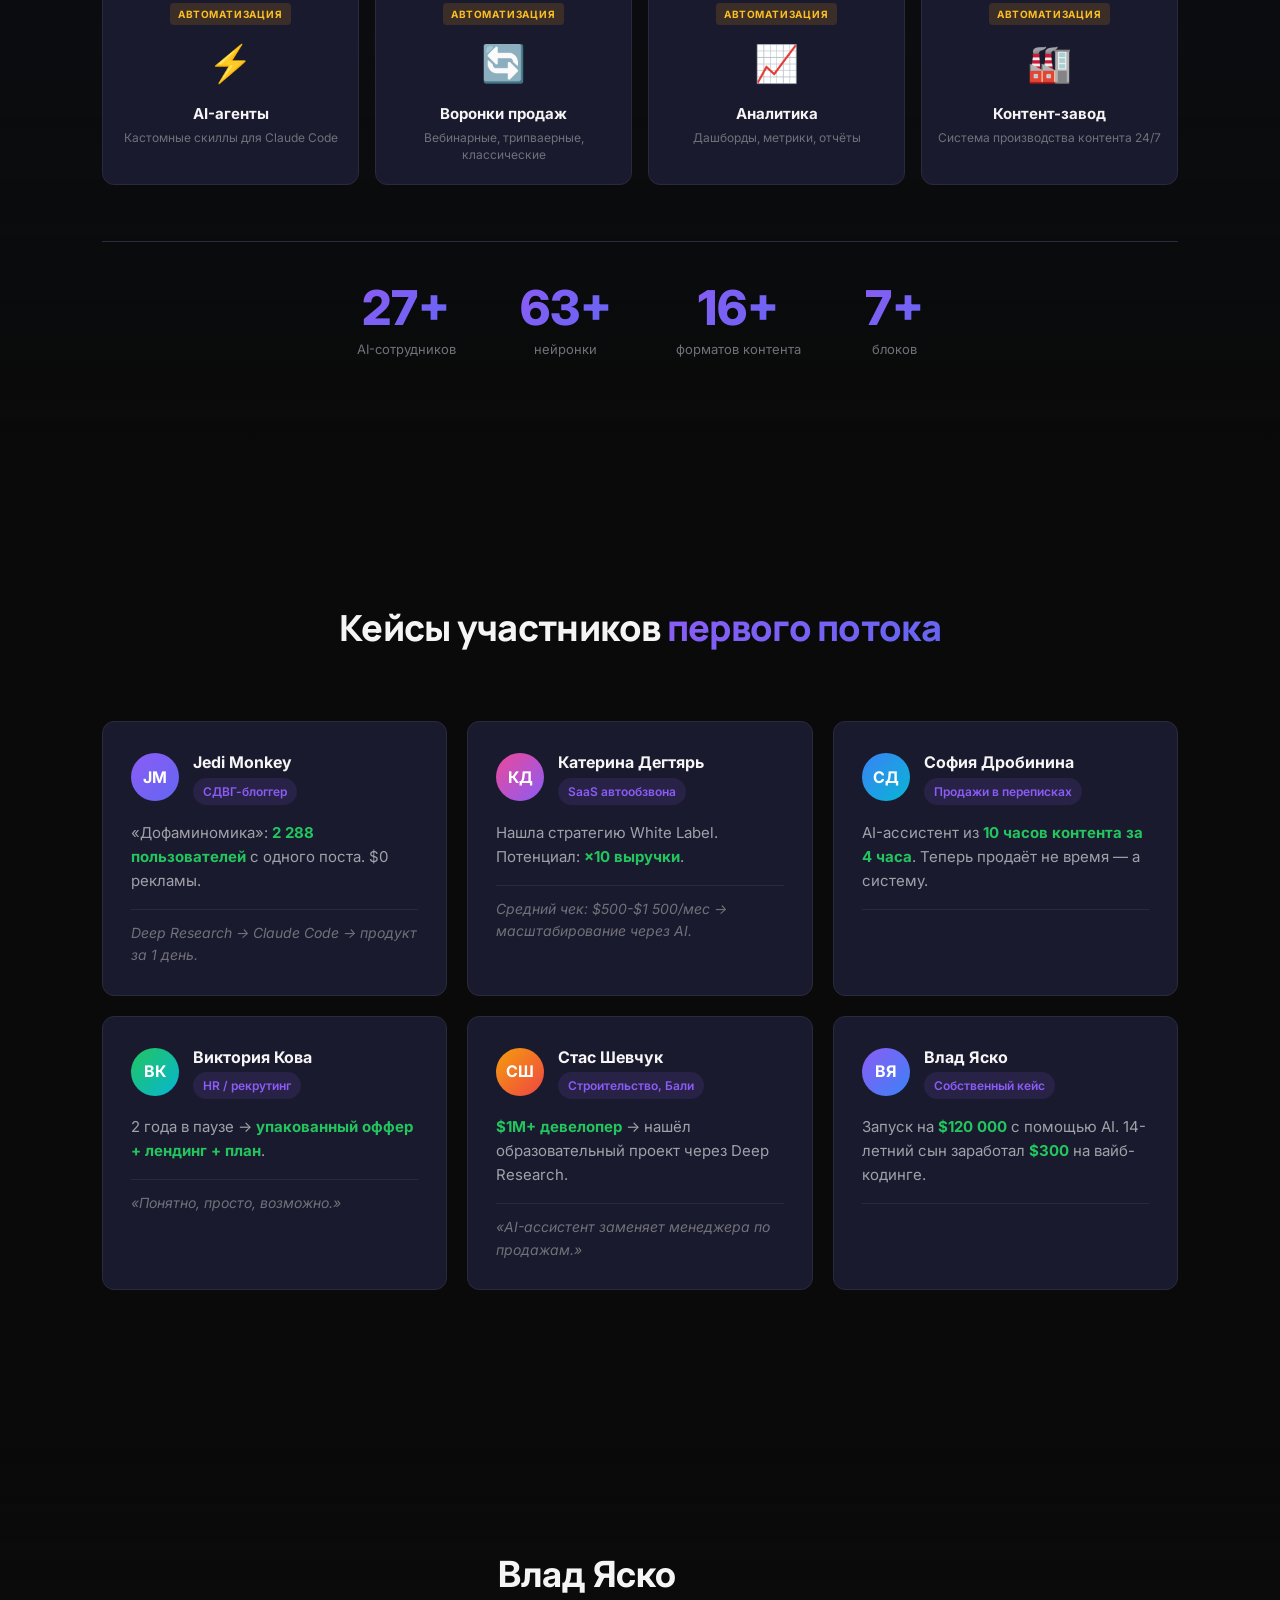
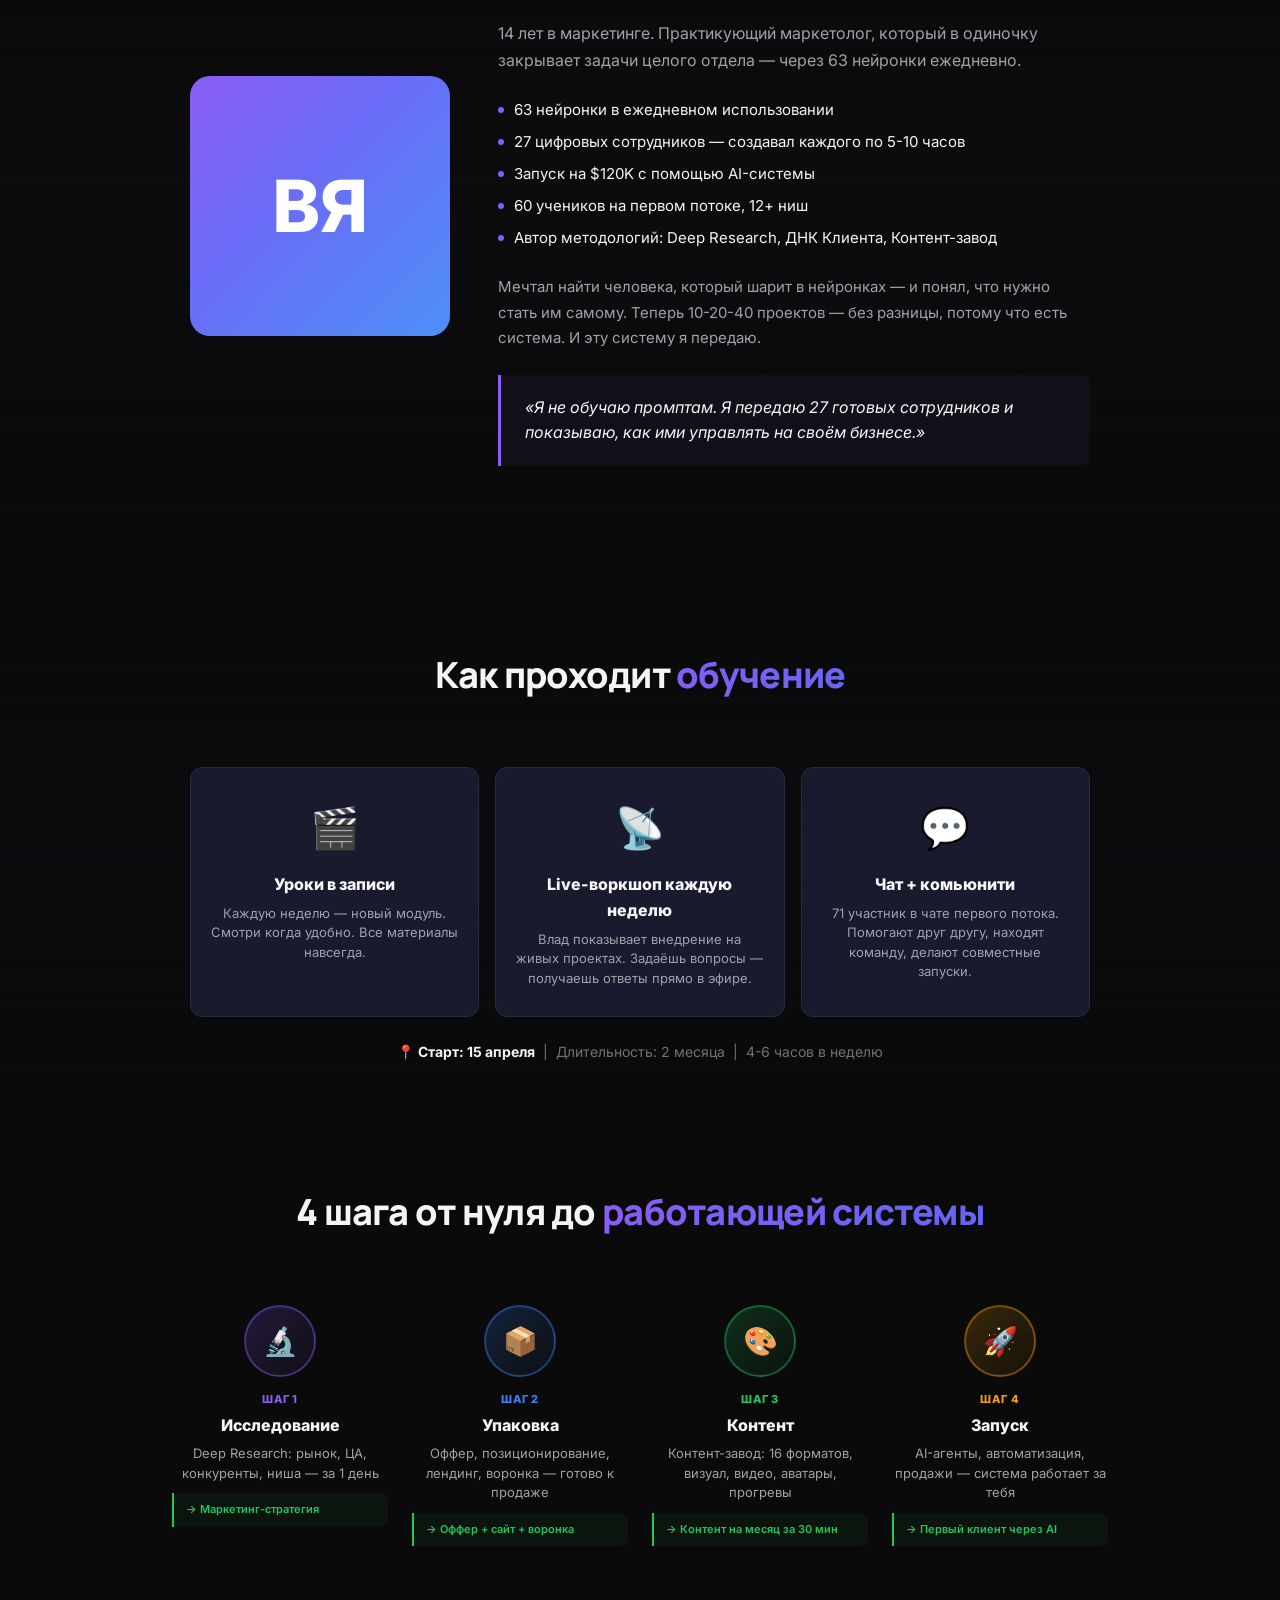
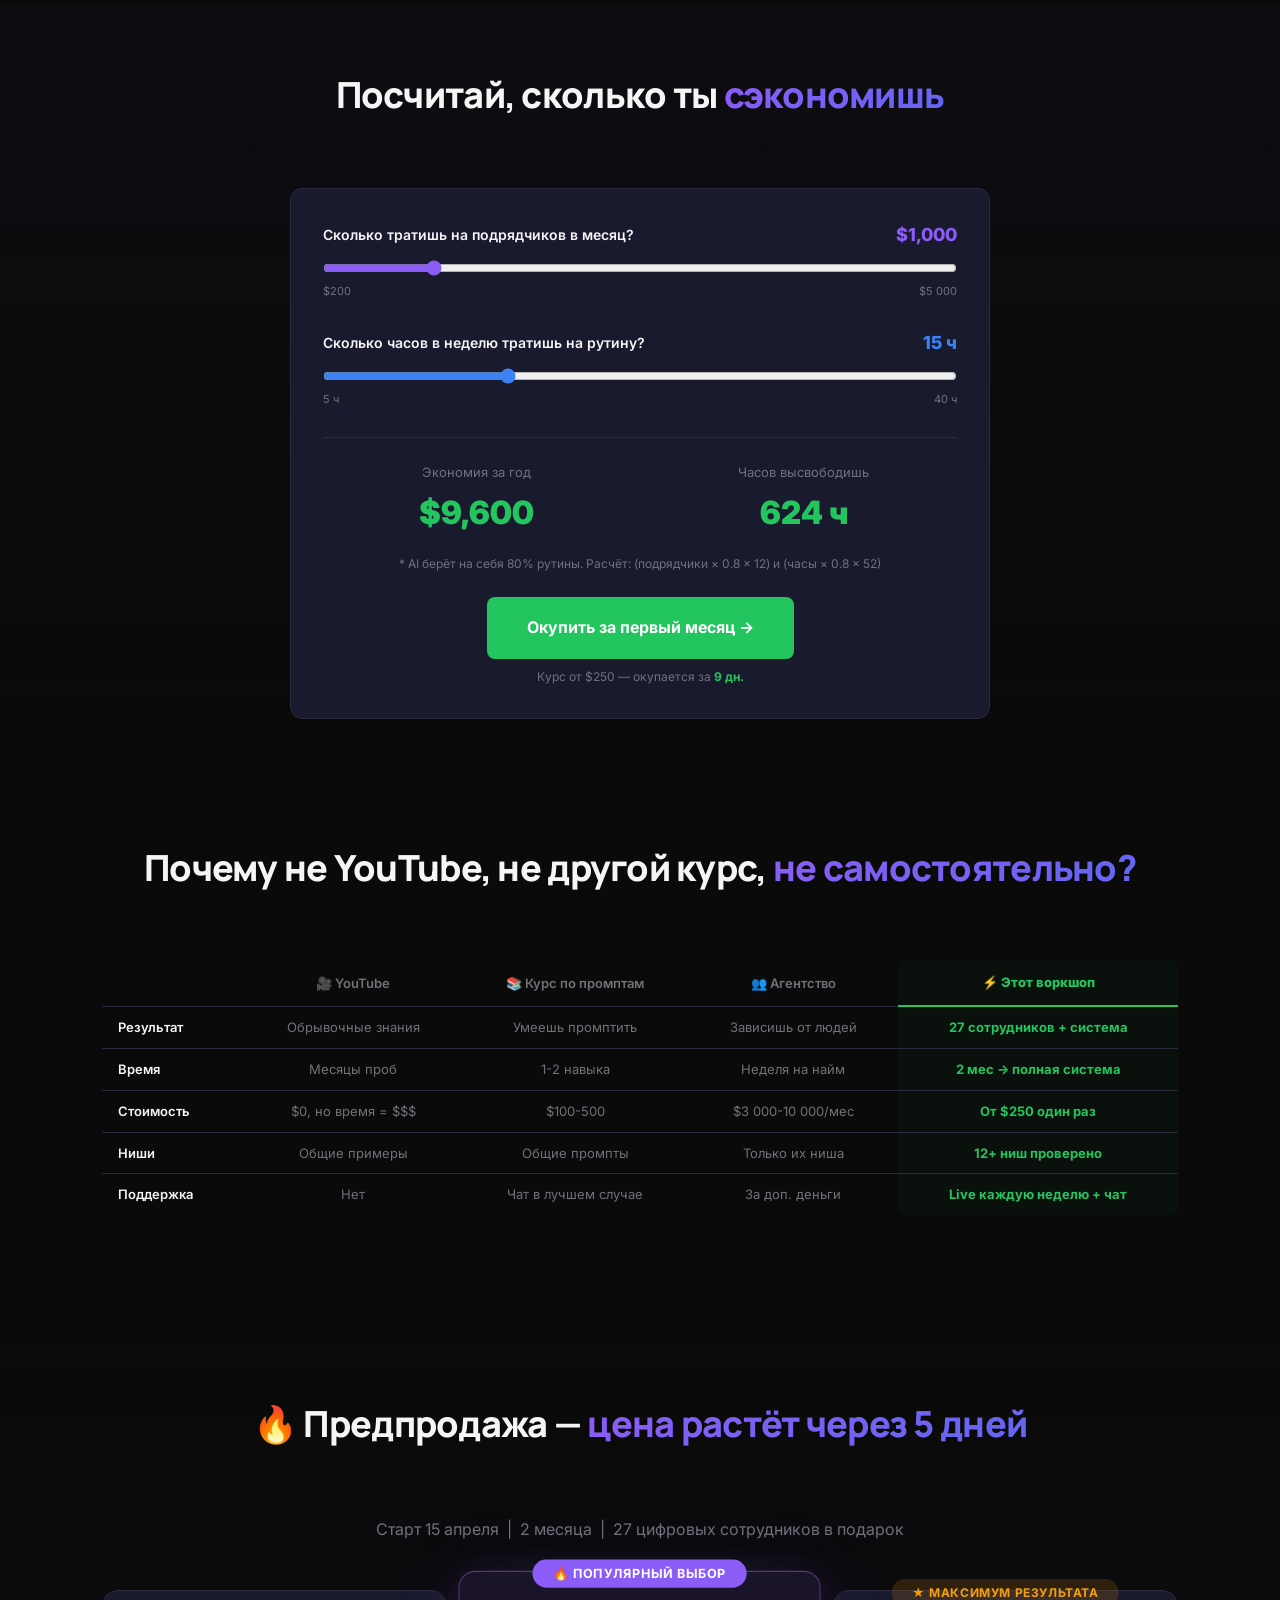
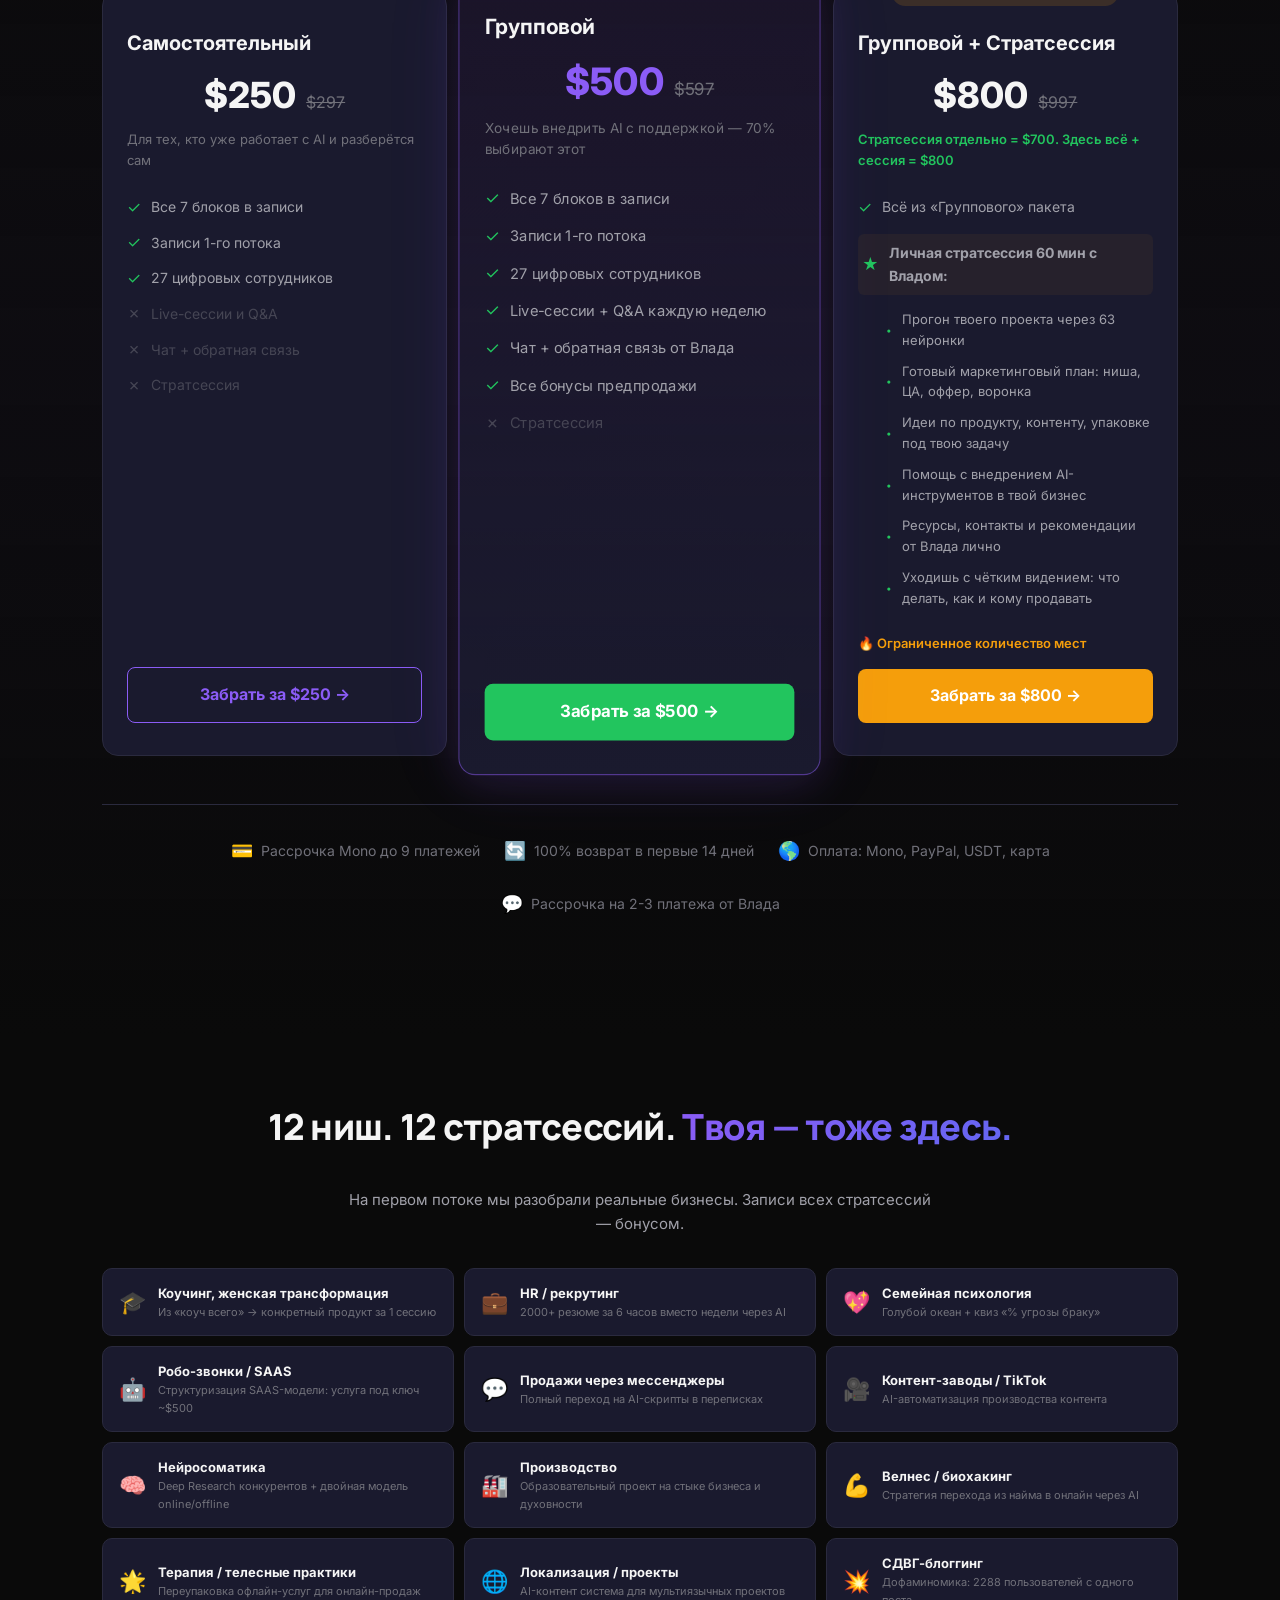
==== commit c36efc5a: "Convert all 8 module descriptions to bullet lists - All modules: paragraph text → structured bullet " ====
--- a/landing/index.html
+++ b/landing/index.html
@@ -6,7 +6,7 @@
     <title>AI-Маркетолог: Сверхчеловек за 2 месяца | Влад Яско</title>
     <meta name="description" content="63 нейронки. 27 цифровых сотрудников. 7 блоков. За 2 месяца собери AI-систему маркетинга — от исследования до продаж. Предпродажа от $250.">
     <meta property="og:title" content="AI-Маркетолог: 63 нейронки. 27 сотрудников. Сверхчеловек.">
-    <meta property="og:description" content="Практический воркшоп от Влада Яско. За 2 месяца собери AI-систему из 27 цифровых сотрудников. Старт 5 апреля.">
+    <meta property="og:description" content="Практический воркшоп от Влада Яско. За 2 месяца собери AI-систему из 27 цифровых сотрудников. Старт 15 апреля.">
     <meta property="og:type" content="website">
     <meta property="og:locale" content="ru_RU">
     <meta name="twitter:card" content="summary_large_image">
@@ -57,6 +57,73 @@
         a { color: inherit; text-decoration: none; }
         ul, ol { list-style: none; }
 
+        /* ========== ANIMATED GRADIENT MESH BG ========== */
+        body::before {
+            content: '';
+            position: fixed;
+            inset: 0;
+            background:
+                radial-gradient(ellipse 80% 50% at 20% 40%, rgba(139,92,246,0.08), transparent),
+                radial-gradient(ellipse 60% 40% at 80% 20%, rgba(59,130,246,0.06), transparent),
+                radial-gradient(ellipse 50% 60% at 50% 80%, rgba(34,197,94,0.04), transparent);
+            background-size: 200% 200%;
+            animation: meshFlow 20s ease-in-out infinite;
+            pointer-events: none;
+            z-index: 0;
+        }
+        @keyframes meshFlow {
+            0%, 100% { background-position: 0% 50%; }
+            33% { background-position: 100% 0%; }
+            66% { background-position: 50% 100%; }
+        }
+
+        /* ========== PULSING CTA GLOW ========== */
+        @keyframes ctaPulse {
+            0%, 100% { box-shadow: 0 0 20px rgba(34,197,94,0.2), 0 0 60px rgba(34,197,94,0.05); }
+            50% { box-shadow: 0 0 30px rgba(34,197,94,0.4), 0 0 80px rgba(34,197,94,0.15); }
+        }
+        .cta-btn:not(.cta-btn-outline) {
+            animation: ctaPulse 3s ease-in-out infinite;
+        }
+
+        /* ========== GRADIENT BORDER CARDS ========== */
+        .card::before {
+            content: '';
+            position: absolute;
+            inset: -1px;
+            border-radius: inherit;
+            padding: 1px;
+            background: linear-gradient(135deg, transparent 40%, rgba(139,92,246,0.3) 70%, rgba(59,130,246,0.2));
+            -webkit-mask: linear-gradient(#fff 0 0) content-box, linear-gradient(#fff 0 0);
+            mask: linear-gradient(#fff 0 0) content-box, linear-gradient(#fff 0 0);
+            -webkit-mask-composite: xor;
+            mask-composite: exclude;
+            opacity: 0;
+            transition: opacity 0.4s ease;
+            pointer-events: none;
+        }
+        .card:hover::before { opacity: 1; }
+
+        /* ========== ANIMATED BORDER FOR FEATURED PACKAGE ========== */
+        @keyframes borderGlow {
+            0%, 100% {
+                box-shadow: 0 0 20px rgba(139,92,246,0.15), 0 0 60px rgba(139,92,246,0.08);
+                border-color: rgba(139,92,246,0.4);
+            }
+            50% {
+                box-shadow: 0 0 30px rgba(139,92,246,0.3), 0 0 80px rgba(139,92,246,0.15);
+                border-color: rgba(139,92,246,0.6);
+            }
+        }
+        .package-card.featured {
+            animation: borderGlow 4s ease-in-out infinite;
+        }
+
+        /* ========== COUNTDOWN GLOW ========== */
+        .countdown-num {
+            text-shadow: 0 0 20px rgba(139,92,246,0.4), 0 0 40px rgba(139,92,246,0.15);
+        }
+
         /* ========== SCROLLBAR ========== */
         ::-webkit-scrollbar { width: 8px; }
         ::-webkit-scrollbar-track { background: var(--bg); }
@@ -208,18 +275,34 @@
         }
         .hero .orb-1 {
             width: 600px; height: 600px;
-            background: rgba(139,92,246,0.15);
+            background: radial-gradient(circle at 40% 40%, rgba(139,92,246,0.2), rgba(99,102,241,0.1) 50%, transparent 70%);
             top: -200px; right: -200px;
+            animation: orbFloat1 18s ease-in-out infinite;
         }
         .hero .orb-2 {
             width: 400px; height: 400px;
-            background: rgba(59,130,246,0.1);
+            background: radial-gradient(circle at 60% 60%, rgba(59,130,246,0.15), rgba(6,182,212,0.05) 50%, transparent 70%);
             bottom: -100px; left: -100px;
+            animation: orbFloat2 22s ease-in-out infinite;
         }
         .hero .orb-3 {
             width: 300px; height: 300px;
-            background: rgba(34,197,94,0.06);
+            background: radial-gradient(circle at 50% 50%, rgba(34,197,94,0.08), rgba(139,92,246,0.04) 50%, transparent 70%);
             top: 40%; left: 50%;
+            animation: orbFloat3 15s ease-in-out infinite;
+        }
+        @keyframes orbFloat1 {
+            0%, 100% { transform: translate(0, 0) scale(1); }
+            33% { transform: translate(40px, -30px) scale(1.05); }
+            66% { transform: translate(-20px, 20px) scale(0.95); }
+        }
+        @keyframes orbFloat2 {
+            0%, 100% { transform: translate(0, 0) scale(1); }
+            50% { transform: translate(30px, -40px) scale(1.08); }
+        }
+        @keyframes orbFloat3 {
+            0%, 100% { transform: translate(0, 0) scale(1) rotate(0deg); }
+            50% { transform: translate(-20px, 15px) scale(1.1) rotate(10deg); }
         }
         .hero-content {
             position: relative;
@@ -655,29 +738,39 @@
             border-top: none;
             border-radius: 0 0 var(--radius-md) var(--radius-md);
         }
-        .module-card.active .module-body { max-height: 400px; }
+        .module-card.active .module-body { max-height: 600px; }
         .module-body-inner {
-            padding: 0 24px 24px;
+            padding: 12px 24px 24px;
         }
         .module-desc {
             color: var(--text-secondary);
-            font-size: 15px;
+            font-size: 14px;
             line-height: 1.7;
             margin-bottom: 16px;
         }
+        .module-desc strong {
+            color: var(--accent-purple);
+            font-size: 12px;
+            text-transform: uppercase;
+            letter-spacing: 0.05em;
+            display: block;
+            margin-bottom: 4px;
+            margin-top: 12px;
+        }
+        .module-desc strong:first-child { margin-top: 0; }
         .module-result {
             display: flex;
             align-items: flex-start;
             gap: 8px;
-            padding: 12px 16px;
-            background: rgba(34,197,94,0.06);
+            padding: 14px 16px;
+            background: linear-gradient(135deg, rgba(34,197,94,0.08), rgba(34,197,94,0.03));
             border-radius: var(--radius-sm);
             border-left: 3px solid var(--accent-green);
         }
         .module-result-text {
-            font-size: 14px;
+            font-size: 13px;
             color: var(--accent-green);
-            font-weight: 600;
+            font-weight: 700;
         }
         .program-progress {
             max-width: 740px;
@@ -1773,7 +1866,7 @@
     <div class="container">
         <div class="hero-content">
             <div class="hero-badge">
-                <span class="badge">&#128293; Второй поток &nbsp;|&nbsp; Старт 5 апреля &nbsp;|&nbsp; Предпродажа &mdash; цена растёт через 5 дней</span>
+                <span class="badge">&#128293; Второй поток &nbsp;|&nbsp; Старт 15 апреля &nbsp;|&nbsp; Предпродажа &mdash; цена растёт через 5 дней</span>
             </div>
             <h1>Обучись нейронкам. x10 к продуктивности.<br><span class="gradient-text">Делегируй 80% рутины.</span><br>Внедри AI-маркетинг.</h1>
             <h2>За 2 месяца освой работу с 30+ нейронками на продвинутом уровне, забери 27 готовых AI-сотрудников и внедри себе систему AI-маркетинга &mdash; от исследования рынка до автоматических продаж. Любая ниша.</h2>
@@ -1897,7 +1990,7 @@
             <!-- Segment 3: Innovators -->
             <div class="card reveal reveal-delay-2" style="border-left:3px solid #f59e0b;padding:28px;">
                 <div style="font-size:32px;margin-bottom:10px;">&#128161;</div>
-                <h3 style="font-size:18px;font-weight:800;margin-bottom:10px;font-family:var(--font-display);">Новаторы и предприниматели</h3>
+                <h3 style="font-size:18px;font-weight:800;margin-bottom:10px;font-family:var(--font-display);">AI-стартаперы</h3>
                 <p style="font-size:14px;color:var(--text-secondary);line-height:1.7;margin-bottom:14px;">Хочешь запускать не курсы, а микро-сервисы и приложения. Понимаешь, что классический инфобиз умирает. Ищешь новую модель.</p>
                 <div style="padding:12px 16px;background:rgba(245,158,11,0.06);border-radius:8px;border-left:3px solid #f59e0b;">
                     <p style="font-size:13px;color:var(--text-primary);font-weight:600;line-height:1.5;">Кейсы: дофамин-трекер (2 288 пользователей), wellness-приложение, автообзвон клиентов &mdash; всё сделано &laquo;на коленке&raquo; за день.</p>
@@ -2056,7 +2149,22 @@
                     <span class="module-toggle">+</span>
                 </div>
                 <div class="module-body"><div class="module-body-inner">
-                    <p class="module-desc"><strong>Изучишь:</strong> Принципы работы с нейронками на продвинутом уровне. Claude &mdash; скиллы, плагины, MCP-коннекторы. Как создавать AI-сотрудников и AI-ассистентов. Что такое метапромтинг, контекст, агенты. Какая нейронка для какой задачи &mdash; сильные и слабые стороны каждой. Разбираем набор из 30+ нейронок.<br><br><strong>Навык:</strong> Понимаешь всю инфраструктуру. Умеешь создавать своих AI-сотрудников. Работаешь не с одним ChatGPT, а с целым стеком.</p>
+                    <div class="module-desc">
+                        <strong>Изучишь:</strong>
+                        <ul style="list-style:none;padding:0;margin:4px 0 0;">
+                            <li style="padding:3px 0;padding-left:16px;position:relative;"><span style="position:absolute;left:0;">&#8226;</span> Принципы работы с нейронками на продвинутом уровне</li>
+                            <li style="padding:3px 0;padding-left:16px;position:relative;"><span style="position:absolute;left:0;">&#8226;</span> Claude &mdash; скиллы, плагины, MCP-коннекторы</li>
+                            <li style="padding:3px 0;padding-left:16px;position:relative;"><span style="position:absolute;left:0;">&#8226;</span> Как создавать AI-сотрудников и AI-ассистентов</li>
+                            <li style="padding:3px 0;padding-left:16px;position:relative;"><span style="position:absolute;left:0;">&#8226;</span> Метапромтинг, контекст, агенты</li>
+                            <li style="padding:3px 0;padding-left:16px;position:relative;"><span style="position:absolute;left:0;">&#8226;</span> 30+ нейронок &mdash; сильные и слабые стороны каждой</li>
+                        </ul>
+                        <strong>Навык:</strong>
+                        <ul style="list-style:none;padding:0;margin:4px 0 0;">
+                            <li style="padding:3px 0;padding-left:16px;position:relative;"><span style="position:absolute;left:0;">&#10003;</span> Понимаешь всю инфраструктуру AI</li>
+                            <li style="padding:3px 0;padding-left:16px;position:relative;"><span style="position:absolute;left:0;">&#10003;</span> Создаёшь своих AI-сотрудников</li>
+                            <li style="padding:3px 0;padding-left:16px;position:relative;"><span style="position:absolute;left:0;">&#10003;</span> Работаешь с целым стеком, а не с одним ChatGPT</li>
+                        </ul>
+                    </div>
                     <div class="module-result"><span class="module-result-text">&#127919; Настроенный стек 30+ нейронок + свои AI-ассистенты + ДНК Бизнеса</span></div>
                 </div></div>
             </div>
@@ -2071,7 +2179,20 @@
                     <span class="module-toggle">+</span>
                 </div>
                 <div class="module-body"><div class="module-body-inner">
-                    <p class="module-desc"><strong>Изучишь:</strong> Авторский метод дипресерча &mdash; стек из нейронок, который за 1 день даёт полную картину рынка. Анализ конкурентов, тренды, запросы ЦА, стратегия, ценообразование, позиционирование. Подход, которым можно решить ЛЮБОЙ вопрос в жизни и бизнесе.<br><br><strong>Навык:</strong> Принимаешь стратегические решения на основе данных, а не &laquo;чуйки&raquo;. Понимаешь, что продавать, кому и как.</p>
+                    <div class="module-desc">
+                        <strong>Изучишь:</strong>
+                        <ul style="list-style:none;padding:0;margin:4px 0 0;">
+                            <li style="padding:3px 0;padding-left:16px;position:relative;"><span style="position:absolute;left:0;">&#8226;</span> Авторский метод дипресерча &mdash; стек нейронок параллельно</li>
+                            <li style="padding:3px 0;padding-left:16px;position:relative;"><span style="position:absolute;left:0;">&#8226;</span> Анализ конкурентов, тренды, запросы ЦА</li>
+                            <li style="padding:3px 0;padding-left:16px;position:relative;"><span style="position:absolute;left:0;">&#8226;</span> Стратегия, ценообразование, позиционирование</li>
+                            <li style="padding:3px 0;padding-left:16px;position:relative;"><span style="position:absolute;left:0;">&#8226;</span> Подход для ЛЮБОГО вопроса в жизни и бизнесе</li>
+                        </ul>
+                        <strong>Навык:</strong>
+                        <ul style="list-style:none;padding:0;margin:4px 0 0;">
+                            <li style="padding:3px 0;padding-left:16px;position:relative;"><span style="position:absolute;left:0;">&#10003;</span> Стратегические решения на основе данных</li>
+                            <li style="padding:3px 0;padding-left:16px;position:relative;"><span style="position:absolute;left:0;">&#10003;</span> Полная картина рынка за 1 день</li>
+                        </ul>
+                    </div>
                     <div class="module-result"><span class="module-result-text">&#127919; Маркетинг-стратегия + GAP-анализ + понимание &laquo;что делать дальше&raquo;</span></div>
                 </div></div>
             </div>
@@ -2086,7 +2207,19 @@
                     <span class="module-toggle">+</span>
                 </div>
                 <div class="module-body"><div class="module-body-inner">
-                    <p class="module-desc"><strong>Изучишь:</strong> Глубокая проработка ЦА через скилл ДНК Клиента. Кастдев через AI. Раскладка аудитории по лестнице Бена Ханта. Создание оффера скиллом Хормози &mdash; от которого невозможно отказаться. Всё это &mdash; через готовых AI-сотрудников.<br><br><strong>Навык:</strong> Упаковываешь любой продукт за 1 день. Знаешь свою ЦА лучше, чем она сама. Оффер, который продаёт.</p>
+                    <div class="module-desc">
+                        <strong>Изучишь:</strong>
+                        <ul style="list-style:none;padding:0;margin:4px 0 0;">
+                            <li style="padding:3px 0;padding-left:16px;position:relative;"><span style="position:absolute;left:0;">&#8226;</span> ДНК Клиента &mdash; глубинный анализ ЦА из 5 частей</li>
+                            <li style="padding:3px 0;padding-left:16px;position:relative;"><span style="position:absolute;left:0;">&#8226;</span> Кастдев через AI + лестница Бена Ханта</li>
+                            <li style="padding:3px 0;padding-left:16px;position:relative;"><span style="position:absolute;left:0;">&#8226;</span> Оффер по Хормози &mdash; от которого невозможно отказаться</li>
+                        </ul>
+                        <strong>Навык:</strong>
+                        <ul style="list-style:none;padding:0;margin:4px 0 0;">
+                            <li style="padding:3px 0;padding-left:16px;position:relative;"><span style="position:absolute;left:0;">&#10003;</span> Упаковка любого продукта за 1 день</li>
+                            <li style="padding:3px 0;padding-left:16px;position:relative;"><span style="position:absolute;left:0;">&#10003;</span> Знаешь ЦА лучше, чем она сама</li>
+                        </ul>
+                    </div>
                     <div class="module-result"><span class="module-result-text">&#127919; Упакованный оффер + позиционирование + лид-магниты + скрипты продаж</span></div>
                 </div></div>
             </div>
@@ -2101,7 +2234,19 @@
                     <span class="module-toggle">+</span>
                 </div>
                 <div class="module-body"><div class="module-body-inner">
-                    <p class="module-desc"><strong>Изучишь:</strong> Создание сайтов голосом без программирования. Геймификация и персонализированные квизы &mdash; AI квалифицирует клиента и ведёт его по воронке автоматически. Лид-магниты, калькуляторы, мини-приложения. Дизайн, анимации, публикация &mdash; бесплатно.<br><br><strong>Навык:</strong> Сайт за 2 часа. Квиз за 30 минут. 6 лендингов за 1.5 часа (реальный кейс). Без дизайнера и разработчика.</p>
+                    <div class="module-desc">
+                        <strong>Изучишь:</strong>
+                        <ul style="list-style:none;padding:0;margin:4px 0 0;">
+                            <li style="padding:3px 0;padding-left:16px;position:relative;"><span style="position:absolute;left:0;">&#8226;</span> Создание сайтов голосом &mdash; без программирования</li>
+                            <li style="padding:3px 0;padding-left:16px;position:relative;"><span style="position:absolute;left:0;">&#8226;</span> Геймификация и персонализированные квизы</li>
+                            <li style="padding:3px 0;padding-left:16px;position:relative;"><span style="position:absolute;left:0;">&#8226;</span> Лид-магниты, калькуляторы, дизайн, анимации</li>
+                        </ul>
+                        <strong>Навык:</strong>
+                        <ul style="list-style:none;padding:0;margin:4px 0 0;">
+                            <li style="padding:3px 0;padding-left:16px;position:relative;"><span style="position:absolute;left:0;">&#10003;</span> Сайт за 2 часа, квиз за 30 мин</li>
+                            <li style="padding:3px 0;padding-left:16px;position:relative;"><span style="position:absolute;left:0;">&#10003;</span> 6 лендингов за 1.5 часа (реальный кейс)</li>
+                        </ul>
+                    </div>
                     <div class="module-result"><span class="module-result-text">&#127919; Работающий сайт + персонализированный квиз + лид-магнит</span></div>
                 </div></div>
             </div>
@@ -2116,7 +2261,19 @@
                     <span class="module-toggle">+</span>
                 </div>
                 <div class="module-body"><div class="module-body-inner">
-                    <p class="module-desc"><strong>Изучишь:</strong> Все форматы текстового контента: Threads, статьи, Telegram-посты, блоги, карусели, креативы для таргета, прогревы. Всё через скиллы и плагины &mdash; полностью автоматически на базе лучших трендов и мировых практик.<br><br><strong>Навык:</strong> Из 1 единицы контента &rarr; 16 готовых форматов. Контент-план на месяц за 30 минут. Тексты, которые звучат как ТЫ, а не как робот.</p>
+                    <div class="module-desc">
+                        <strong>Изучишь:</strong>
+                        <ul style="list-style:none;padding:0;margin:4px 0 0;">
+                            <li style="padding:3px 0;padding-left:16px;position:relative;"><span style="position:absolute;left:0;">&#8226;</span> Threads, статьи, Telegram, блоги, карусели, креативы</li>
+                            <li style="padding:3px 0;padding-left:16px;position:relative;"><span style="position:absolute;left:0;">&#8226;</span> Всё через скиллы и плагины &mdash; автоматически</li>
+                            <li style="padding:3px 0;padding-left:16px;position:relative;"><span style="position:absolute;left:0;">&#8226;</span> Лучшие тренды и мировые практики контента</li>
+                        </ul>
+                        <strong>Навык:</strong>
+                        <ul style="list-style:none;padding:0;margin:4px 0 0;">
+                            <li style="padding:3px 0;padding-left:16px;position:relative;"><span style="position:absolute;left:0;">&#10003;</span> 1 единица контента &rarr; 16 форматов</li>
+                            <li style="padding:3px 0;padding-left:16px;position:relative;"><span style="position:absolute;left:0;">&#10003;</span> Контент-план на месяц за 30 минут</li>
+                        </ul>
+                    </div>
                     <div class="module-result"><span class="module-result-text">&#127919; Контент-система + план на месяц + 5 AI-сотрудников для контента</span></div>
                 </div></div>
             </div>
@@ -2131,7 +2288,20 @@
                     <span class="module-toggle">+</span>
                 </div>
                 <div class="module-body"><div class="module-body-inner">
-                    <p class="module-desc"><strong>Изучишь:</strong> Создание фото (Nano Banana Pro, Gemini). Оживление фото в видео (Grok, Kling). Озвучка и клон голоса (11Labs). Цифровые аватары. Кинематографичные сценарии. Монтаж. VSL-ролик за 3 часа вместо недели у видеографа.<br><br><strong>Навык:</strong> Полный визуальный продакшн без видеографа, дизайнера и монтажёра. Фото, видео, аватары &mdash; всё сам.</p>
+                    <div class="module-desc">
+                        <strong>Изучишь:</strong>
+                        <ul style="list-style:none;padding:0;margin:4px 0 0;">
+                            <li style="padding:3px 0;padding-left:16px;position:relative;"><span style="position:absolute;left:0;">&#8226;</span> Создание фото (Nano Banana Pro, Gemini)</li>
+                            <li style="padding:3px 0;padding-left:16px;position:relative;"><span style="position:absolute;left:0;">&#8226;</span> Оживление фото в видео (Grok, Kling)</li>
+                            <li style="padding:3px 0;padding-left:16px;position:relative;"><span style="position:absolute;left:0;">&#8226;</span> Озвучка, клон голоса (11Labs), аватары</li>
+                            <li style="padding:3px 0;padding-left:16px;position:relative;"><span style="position:absolute;left:0;">&#8226;</span> VSL-ролик за 3 часа вместо недели</li>
+                        </ul>
+                        <strong>Навык:</strong>
+                        <ul style="list-style:none;padding:0;margin:4px 0 0;">
+                            <li style="padding:3px 0;padding-left:16px;position:relative;"><span style="position:absolute;left:0;">&#10003;</span> Полный визуальный продакшн &mdash; всё сам</li>
+                            <li style="padding:3px 0;padding-left:16px;position:relative;"><span style="position:absolute;left:0;">&#10003;</span> Без видеографа, дизайнера, монтажёра</li>
+                        </ul>
+                    </div>
                     <div class="module-result"><span class="module-result-text">&#127919; VSL-видео + фото-банк + цифровой аватар + визуальная упаковка</span></div>
                 </div></div>
             </div>
@@ -2146,7 +2316,19 @@
                     <span class="module-toggle">+</span>
                 </div>
                 <div class="module-body"><div class="module-body-inner">
-                    <p class="module-desc"><strong>Изучишь:</strong> Сборка воронки продаж целиком: лид-магнит &rarr; квиз &rarr; лендинг &rarr; бот &rarr; оплата. Подключение автоплатежей. Контент для воронки: прогревы, email-цепочки, серии сообщений. Скрипты продаж в переписках.<br><br><strong>Навык:</strong> Полная воронка от первого касания до оплаты. Работает автоматически. Без продюсера.</p>
+                    <div class="module-desc">
+                        <strong>Изучишь:</strong>
+                        <ul style="list-style:none;padding:0;margin:4px 0 0;">
+                            <li style="padding:3px 0;padding-left:16px;position:relative;"><span style="position:absolute;left:0;">&#8226;</span> Воронка целиком: лид-магнит &rarr; квиз &rarr; бот &rarr; оплата</li>
+                            <li style="padding:3px 0;padding-left:16px;position:relative;"><span style="position:absolute;left:0;">&#8226;</span> Подключение автоплатежей</li>
+                            <li style="padding:3px 0;padding-left:16px;position:relative;"><span style="position:absolute;left:0;">&#8226;</span> Контент: прогревы, email-цепочки, скрипты продаж</li>
+                        </ul>
+                        <strong>Навык:</strong>
+                        <ul style="list-style:none;padding:0;margin:4px 0 0;">
+                            <li style="padding:3px 0;padding-left:16px;position:relative;"><span style="position:absolute;left:0;">&#10003;</span> Полная воронка от касания до оплаты</li>
+                            <li style="padding:3px 0;padding-left:16px;position:relative;"><span style="position:absolute;left:0;">&#10003;</span> Работает автоматически, без продюсера</li>
+                        </ul>
+                    </div>
                     <div class="module-result"><span class="module-result-text">&#127919; Работающая воронка + автоплатежи + контент для продаж</span></div>
                 </div></div>
             </div>
@@ -2161,7 +2343,20 @@
                     <span class="module-toggle">+</span>
                 </div>
                 <div class="module-body"><div class="module-body-inner">
-                    <p class="module-desc"><strong>Изучишь:</strong> Open Claw &mdash; персональный AI-помощник, работающий 24/7. Менеджер по продажам в переписках. Создание личных ассистентов, которые берут на себя рутину и работают автономно. Интеграция всех инструментов в единую систему.<br><br><strong>Навык:</strong> AI-агенты делают работу, пока ты спишь. Рутина делегирована. Система замкнута. Ты управляешь, а не делаешь.</p>
+                    <div class="module-desc">
+                        <strong>Изучишь:</strong>
+                        <ul style="list-style:none;padding:0;margin:4px 0 0;">
+                            <li style="padding:3px 0;padding-left:16px;position:relative;"><span style="position:absolute;left:0;">&#8226;</span> Open Claw &mdash; AI-помощник 24/7</li>
+                            <li style="padding:3px 0;padding-left:16px;position:relative;"><span style="position:absolute;left:0;">&#8226;</span> AI-менеджер по продажам в мессенджерах</li>
+                            <li style="padding:3px 0;padding-left:16px;position:relative;"><span style="position:absolute;left:0;">&#8226;</span> Личные ассистенты для рутины</li>
+                            <li style="padding:3px 0;padding-left:16px;position:relative;"><span style="position:absolute;left:0;">&#8226;</span> Интеграция всего в единую систему</li>
+                        </ul>
+                        <strong>Навык:</strong>
+                        <ul style="list-style:none;padding:0;margin:4px 0 0;">
+                            <li style="padding:3px 0;padding-left:16px;position:relative;"><span style="position:absolute;left:0;">&#10003;</span> AI-агенты работают пока ты спишь</li>
+                            <li style="padding:3px 0;padding-left:16px;position:relative;"><span style="position:absolute;left:0;">&#10003;</span> Рутина делегирована. Ты управляешь.</li>
+                        </ul>
+                    </div>
                     <div class="module-result"><span class="module-result-text">&#127919; Open Claw + AI-агенты + менеджер по продажам + полная автоматизация</span></div>
                 </div></div>
             </div>
@@ -2728,7 +2923,7 @@
             </div>
         </div>
         <div style="text-align:center;margin-top:24px;" class="reveal reveal-delay-3">
-            <p style="font-size:14px;color:var(--text-muted);">&#128205; <strong style="color:var(--text-primary);">Старт: 5 апреля</strong> &nbsp;|&nbsp; Длительность: 2 месяца &nbsp;|&nbsp; 4-6 часов в неделю</p>
+            <p style="font-size:14px;color:var(--text-muted);">&#128205; <strong style="color:var(--text-primary);">Старт: 15 апреля</strong> &nbsp;|&nbsp; Длительность: 2 месяца &nbsp;|&nbsp; 4-6 часов в неделю</p>
         </div>
     </div>
 </section>
@@ -2860,7 +3055,7 @@
     <div class="container">
         <h2 class="section-title reveal">&#128293; Предпродажа &mdash; <span class="gradient-text">цена растёт через 5 дней</span></h2>
         <div class="packages-value-banner reveal reveal-delay-1">
-            Старт 5 апреля &nbsp;|&nbsp; 2 месяца &nbsp;|&nbsp; 27 цифровых сотрудников в подарок
+            Старт 15 апреля &nbsp;|&nbsp; 2 месяца &nbsp;|&nbsp; 27 цифровых сотрудников в подарок
         </div>
         <div class="packages-grid" style="grid-template-columns:repeat(auto-fit,minmax(280px,1fr));">
             <!-- Package 1: Куколд -->
@@ -3148,7 +3343,7 @@
             <a href="#packages" class="cta-btn" style="font-size:20px; padding: 20px 48px;">Забрать по цене предпродажи &rarr;</a>
         </div>
         <div class="final-small reveal reveal-delay-3">
-            <span>Старт 5 апреля</span>
+            <span>Старт 15 апреля</span>
             <span>Цена растёт через 5 дней</span>
             <span>Рассрочка от $66/мес</span>
             <span>100% возврат 14 дней</span>
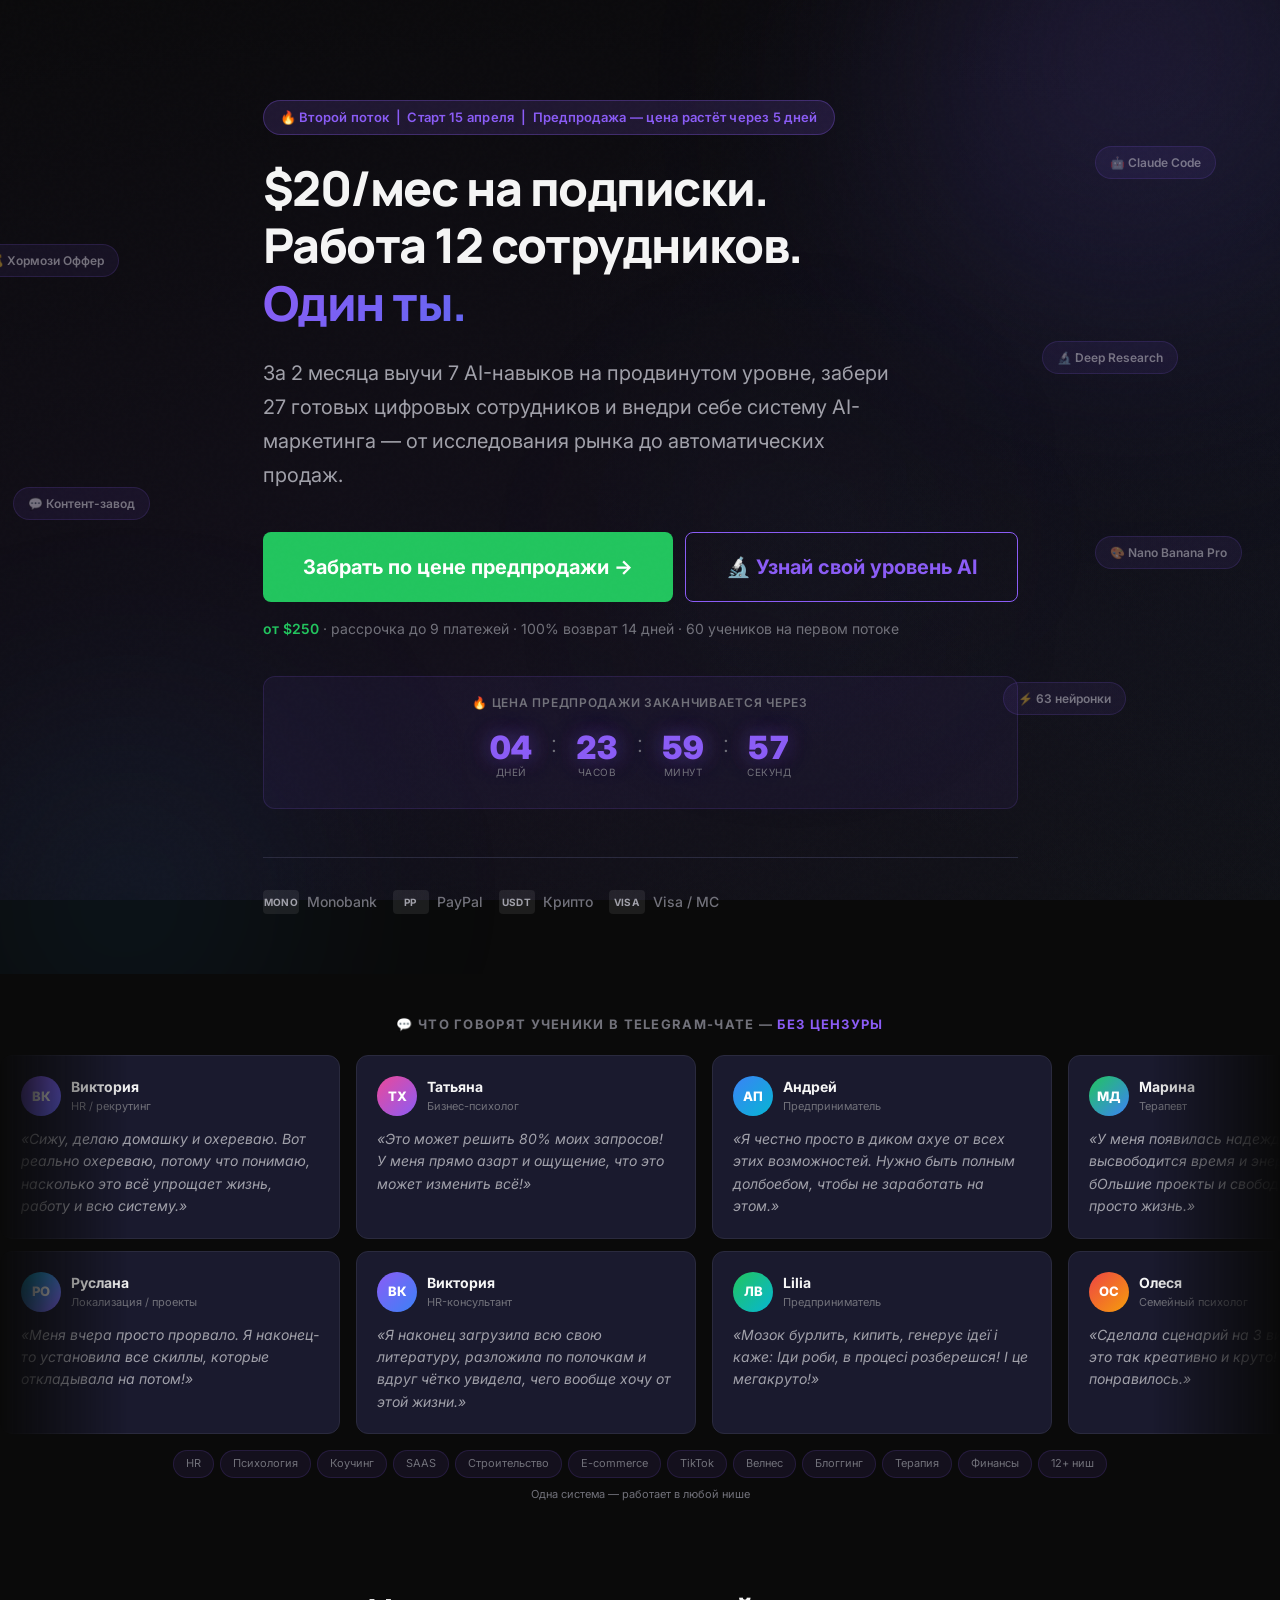
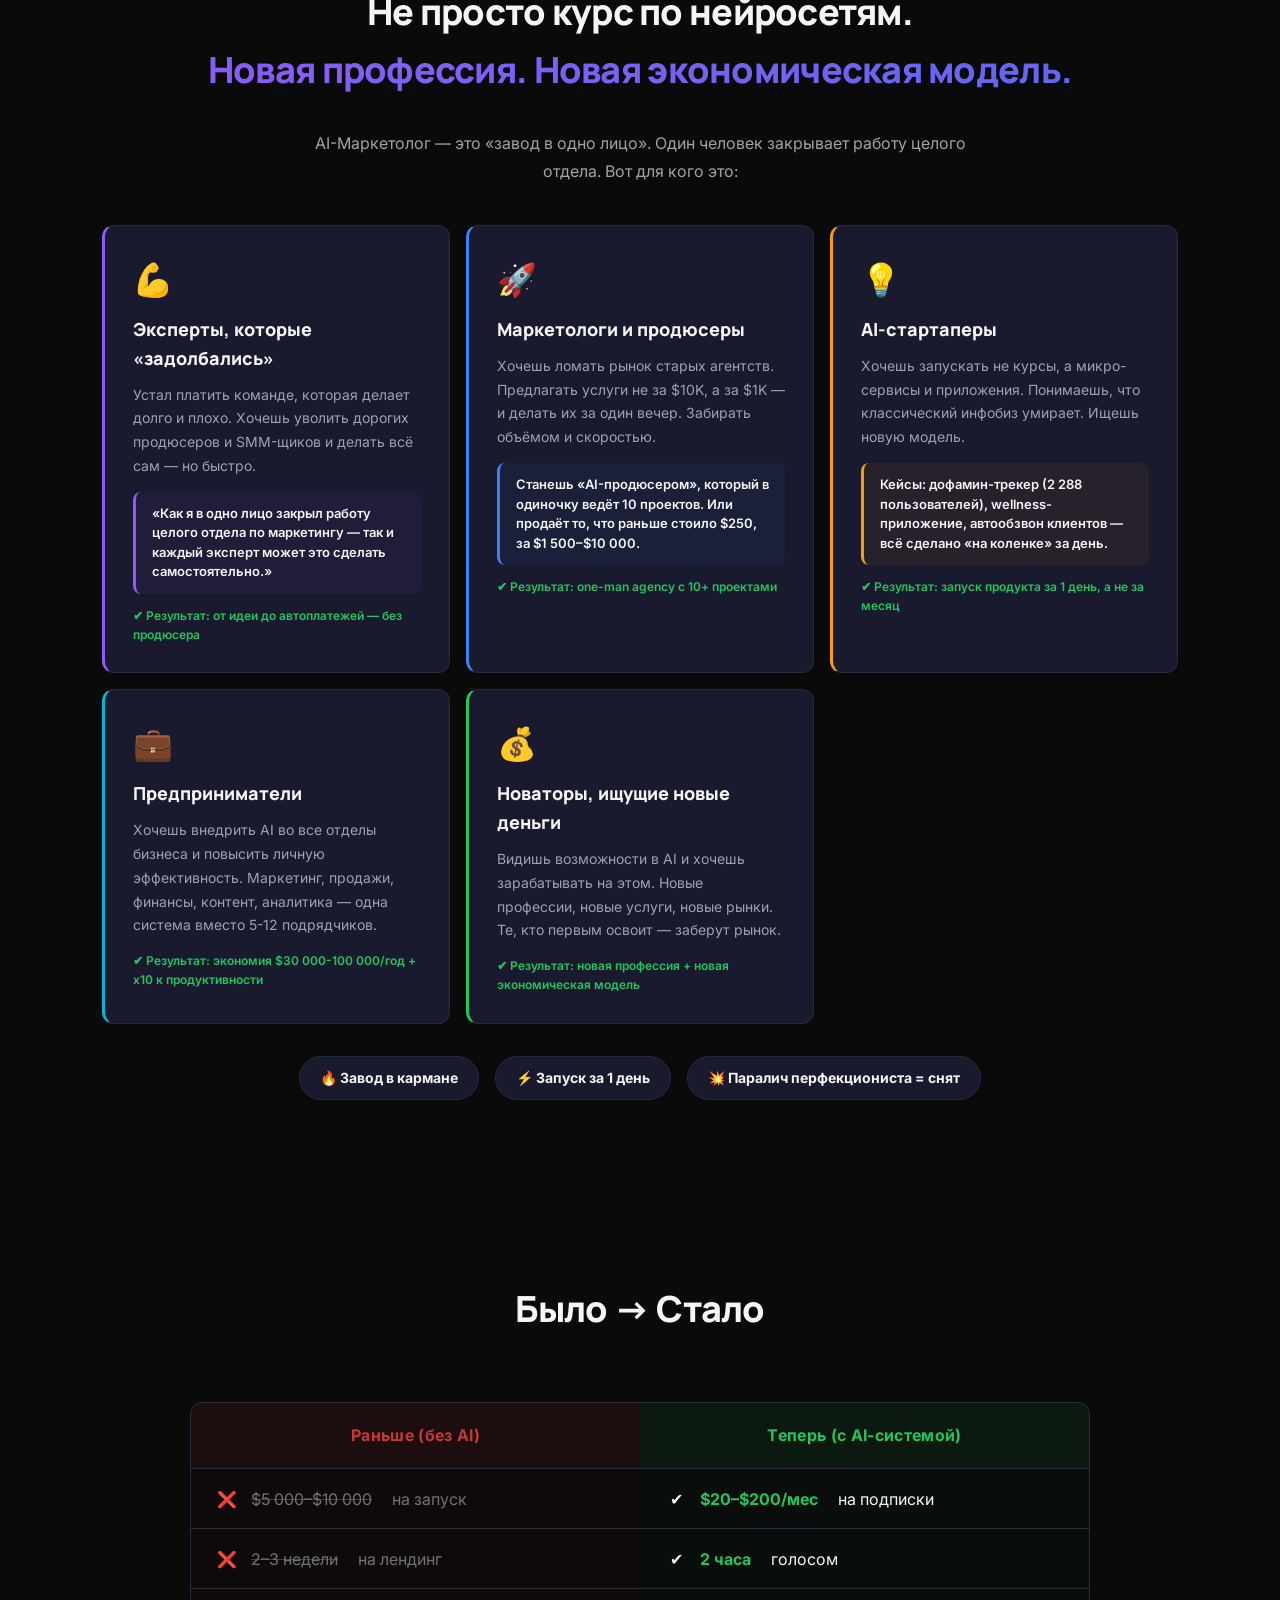
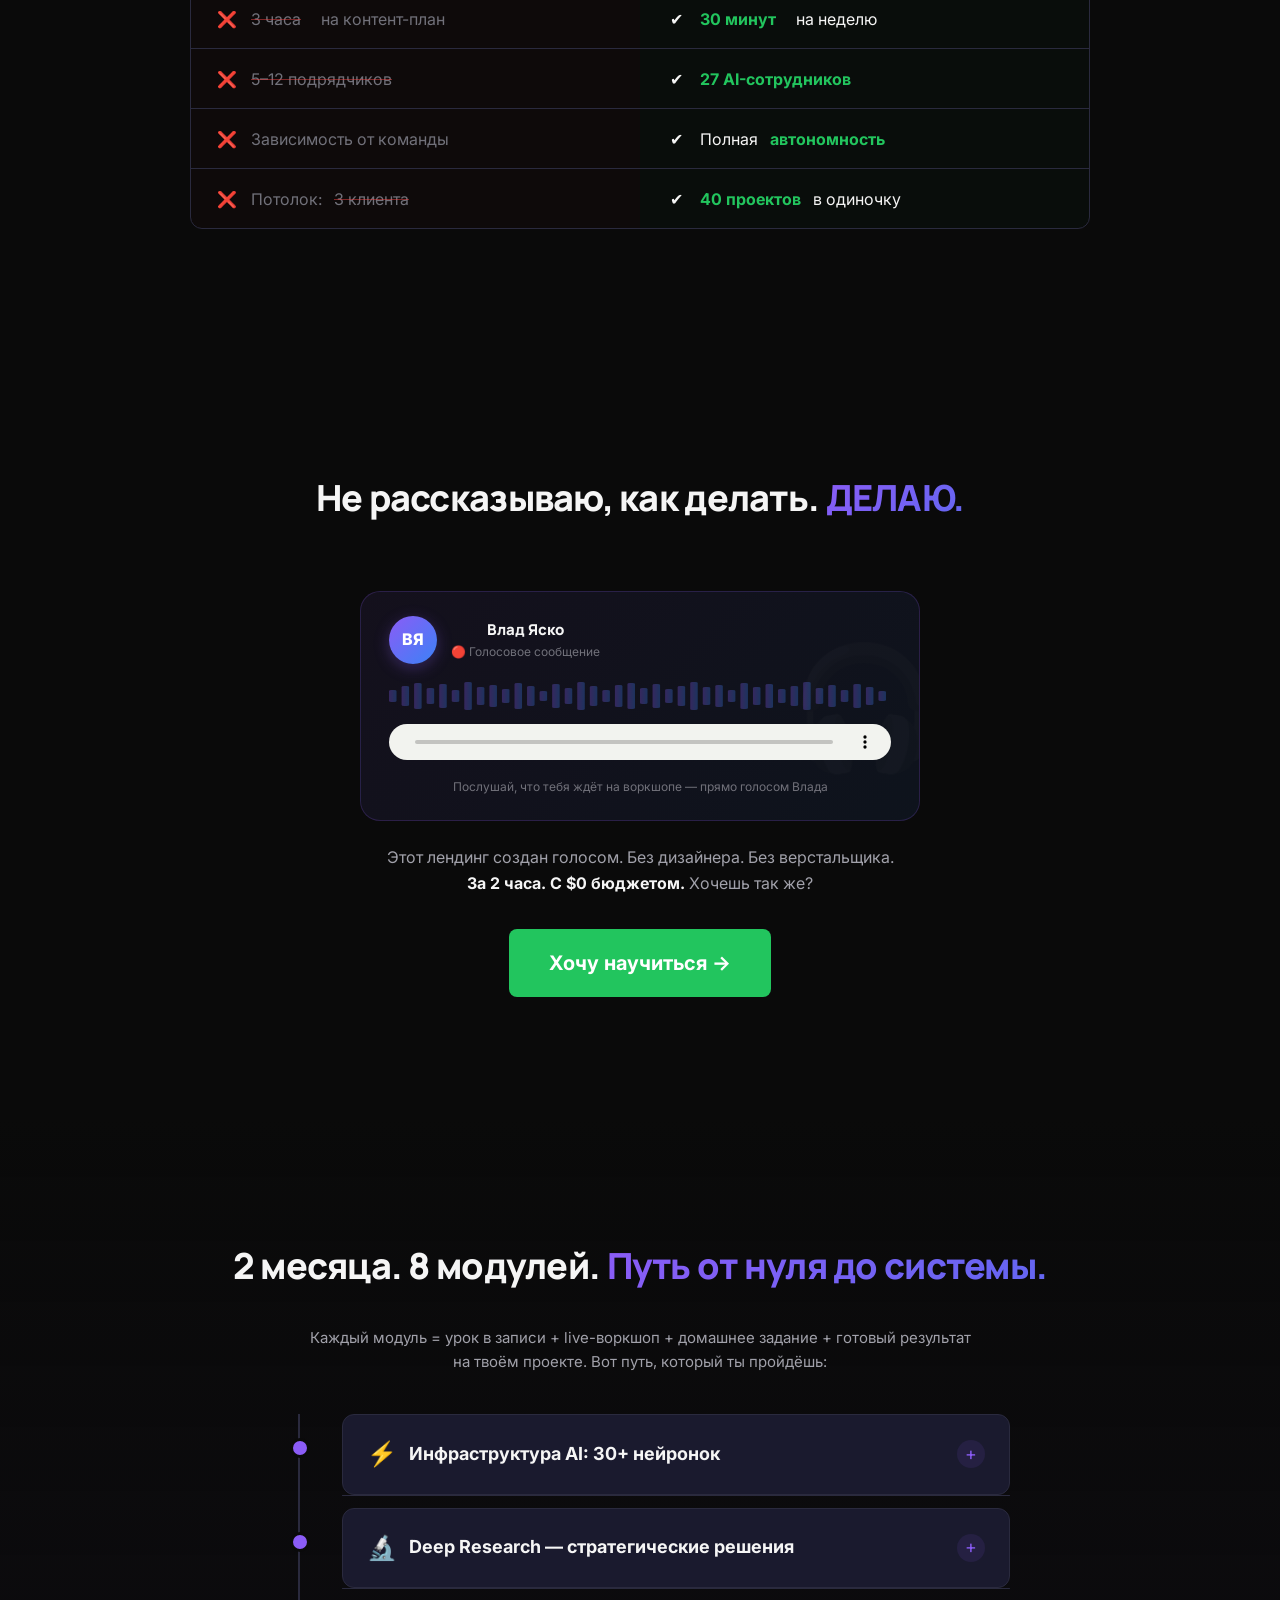
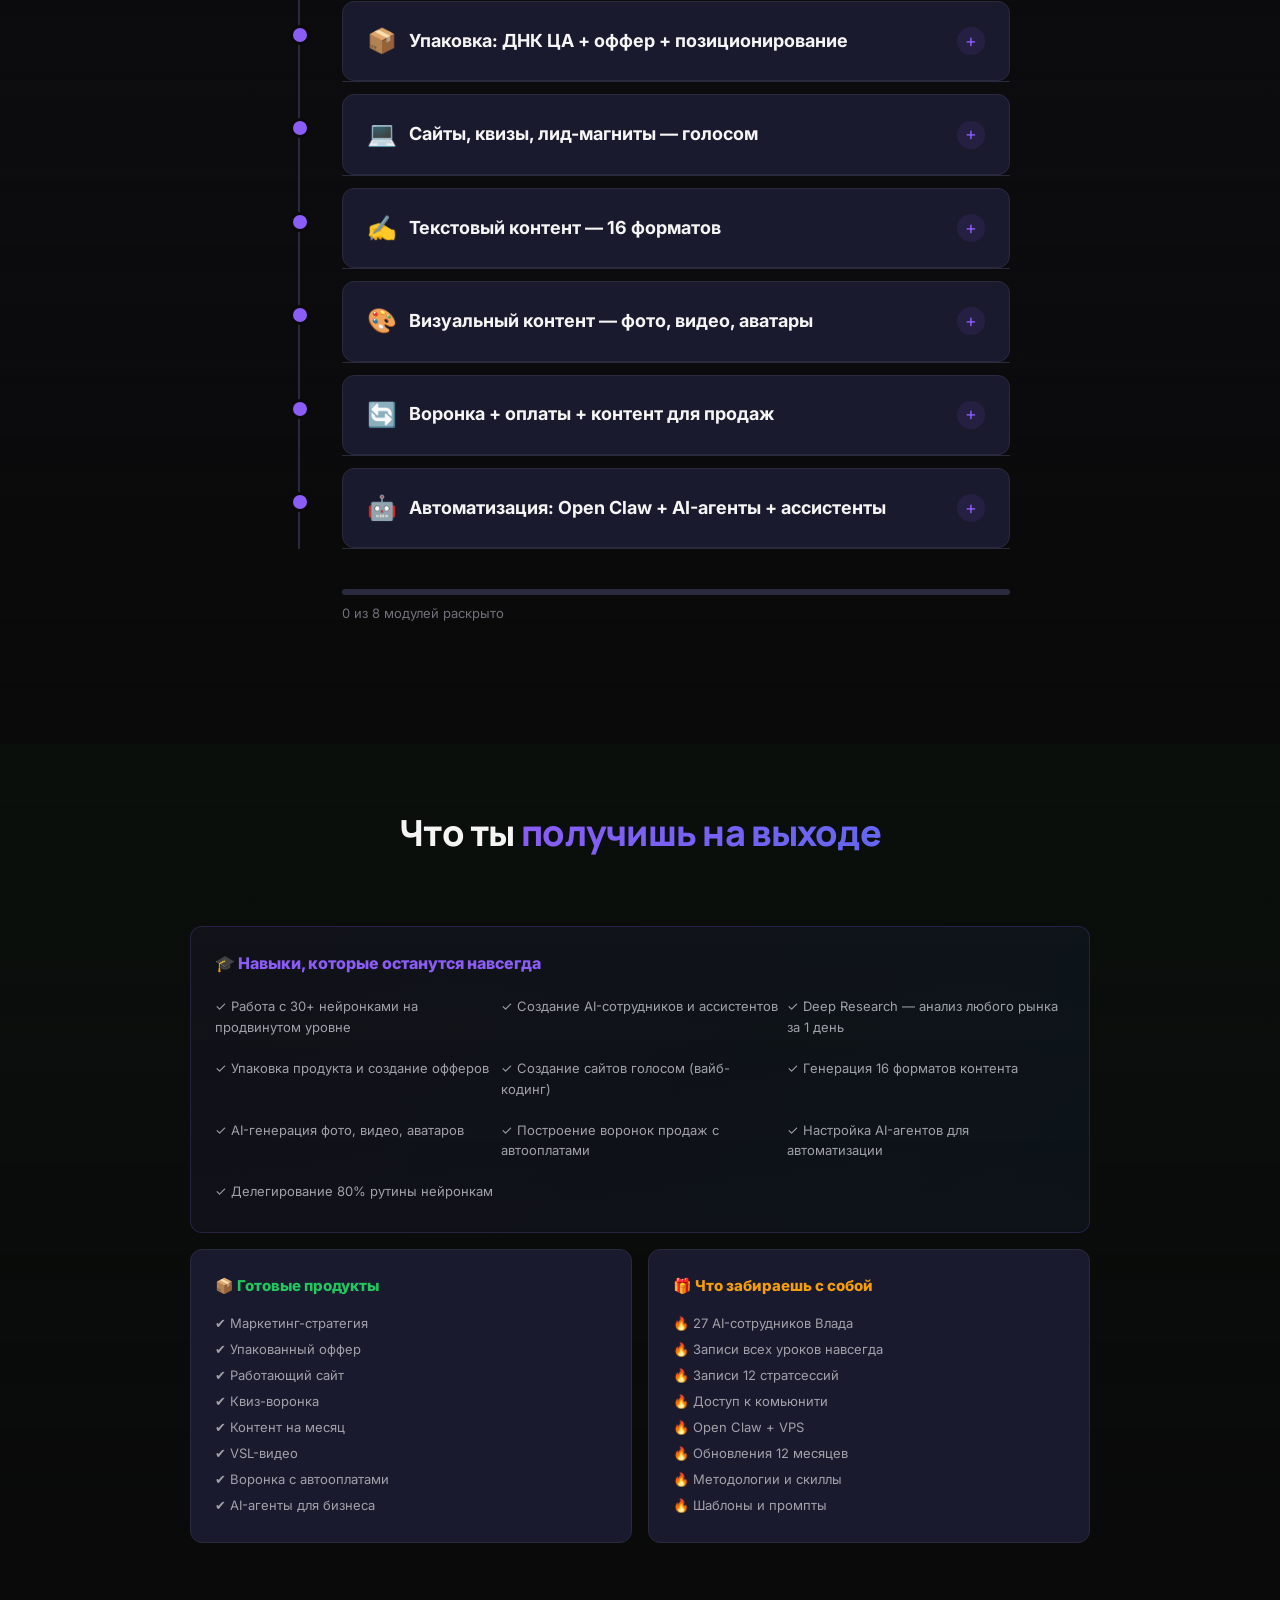
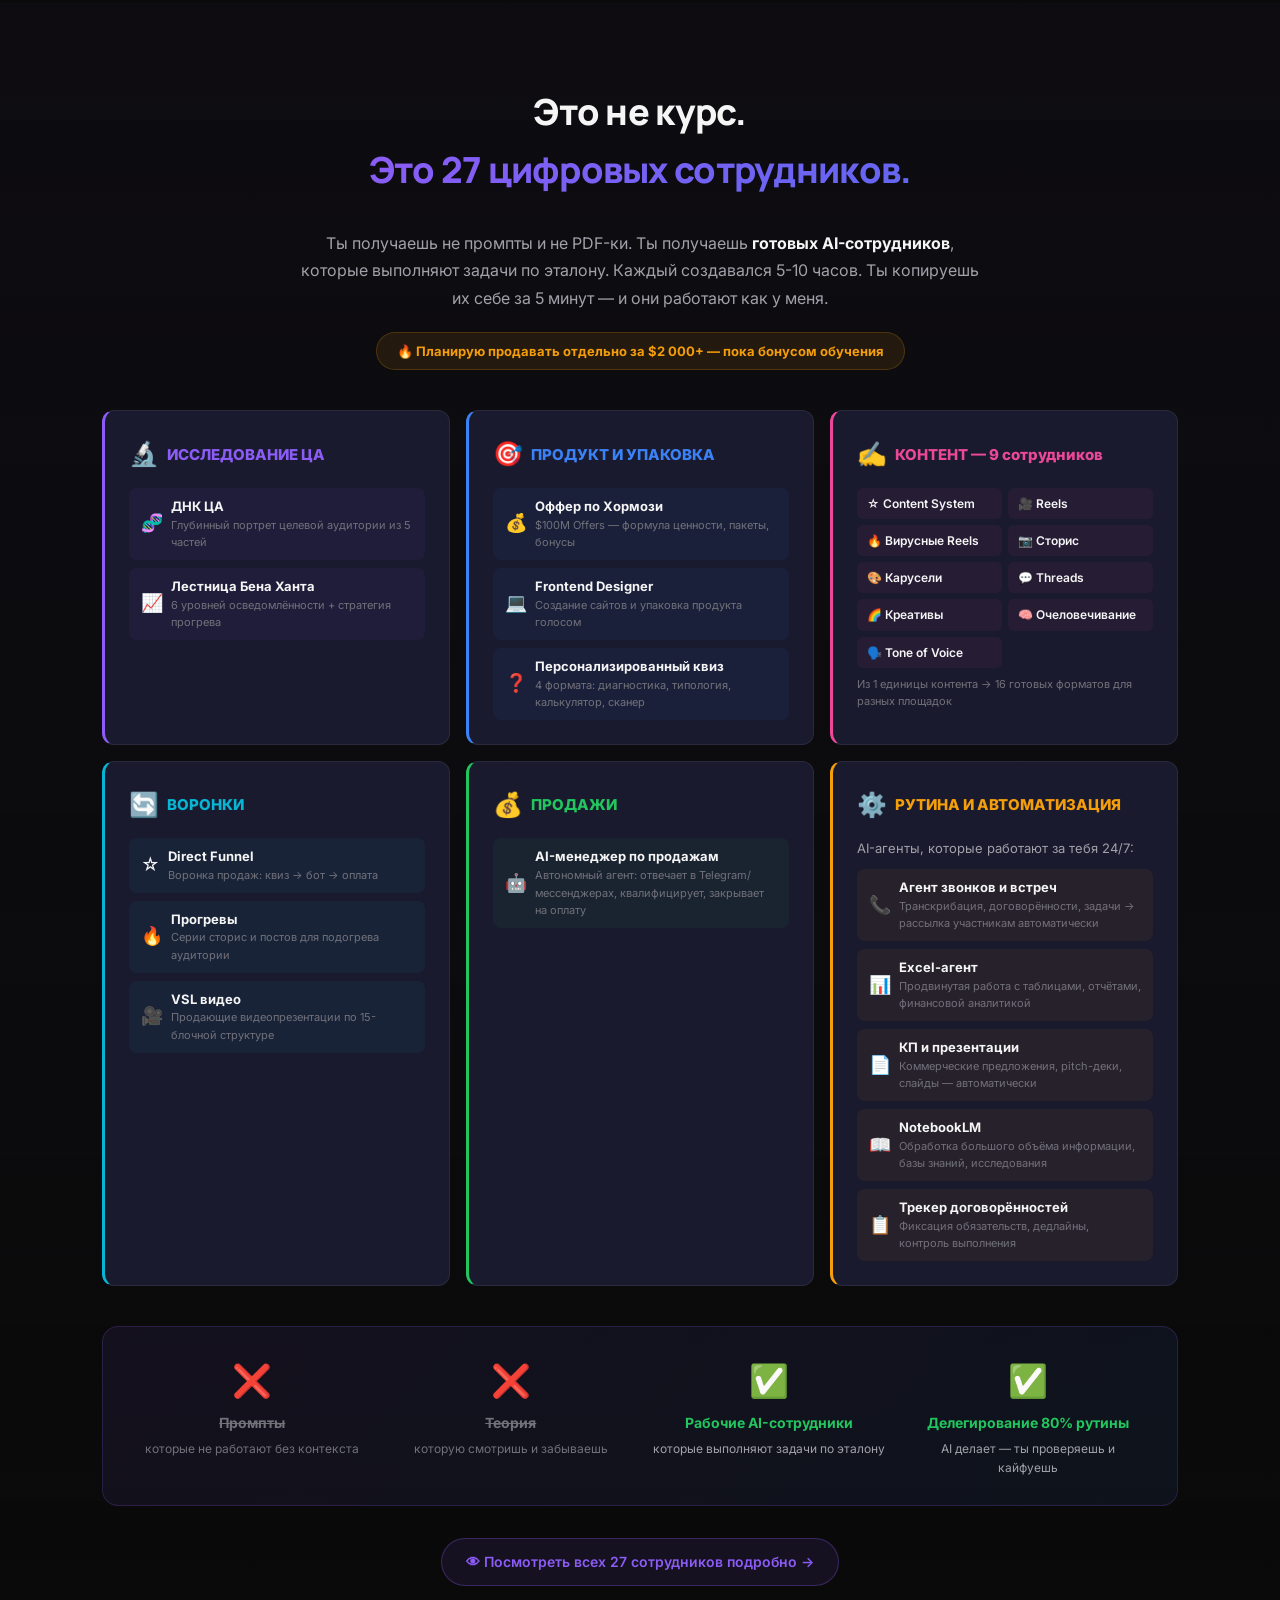
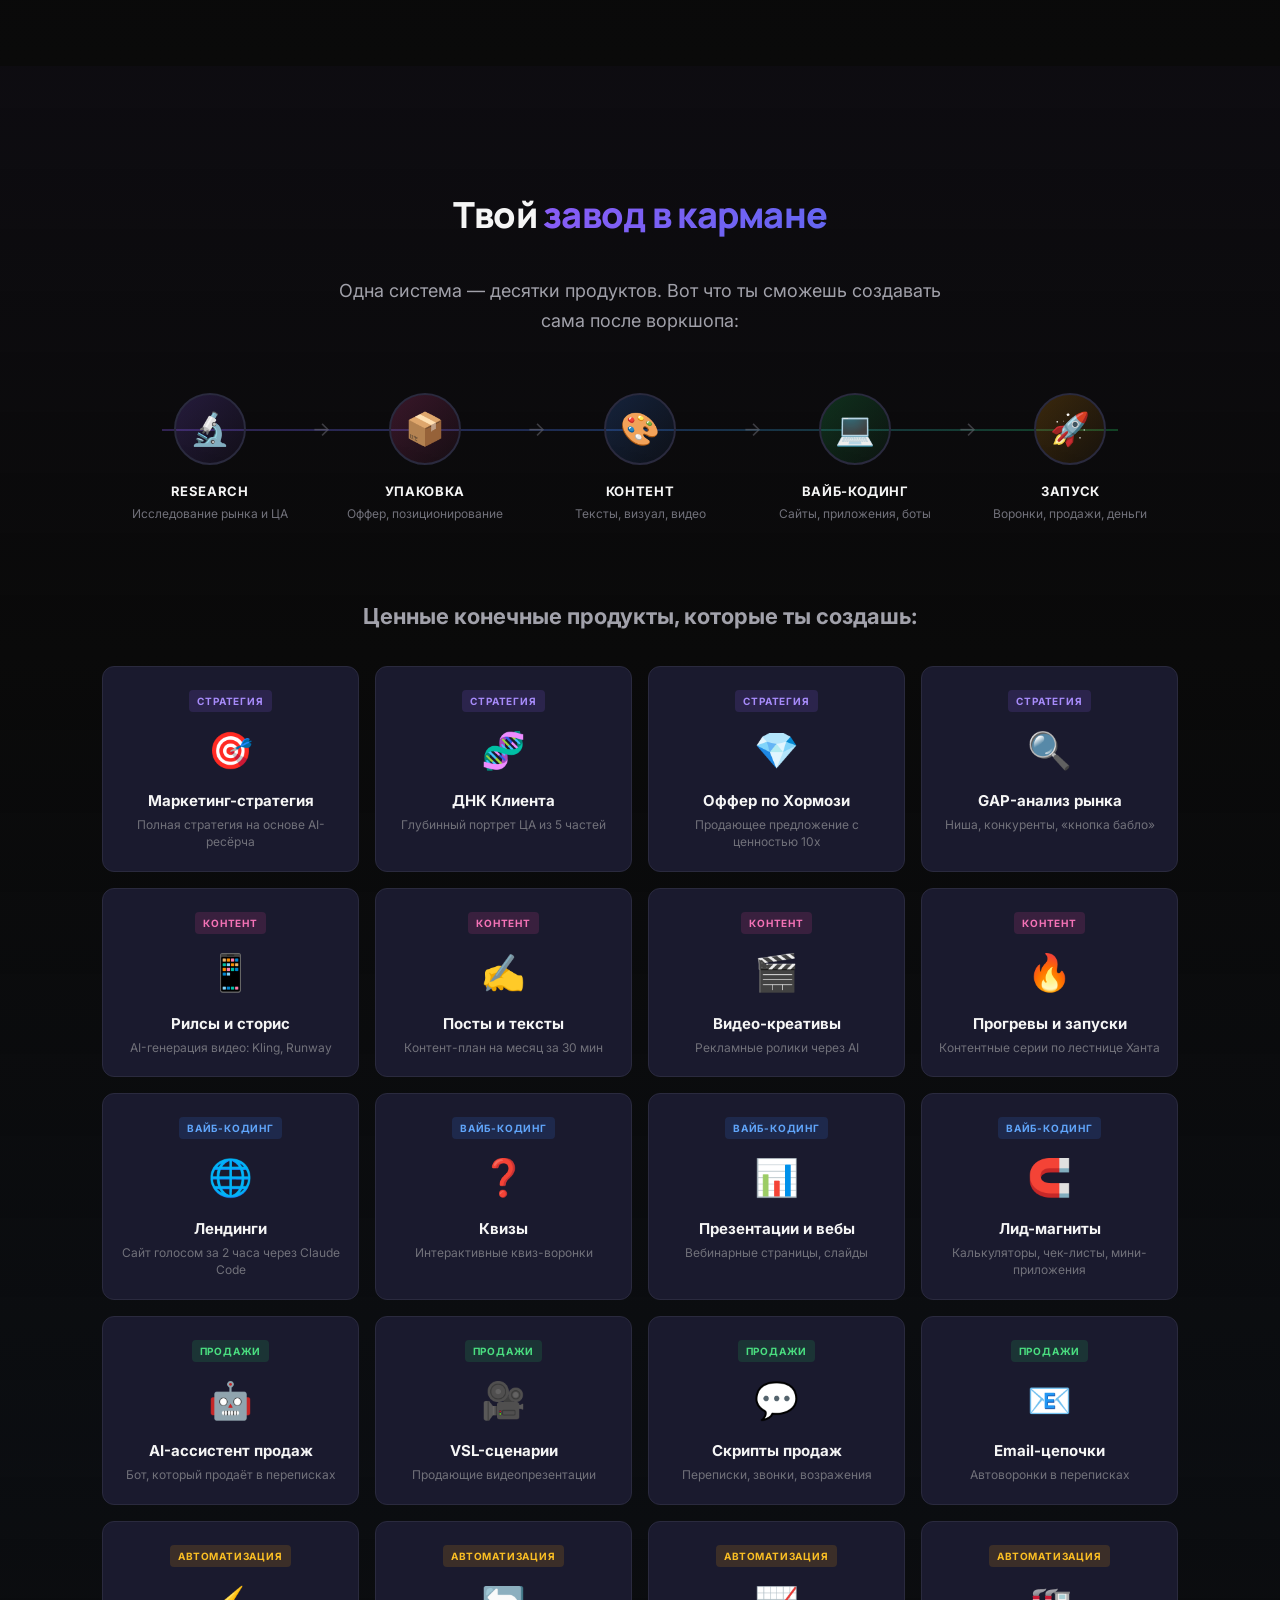
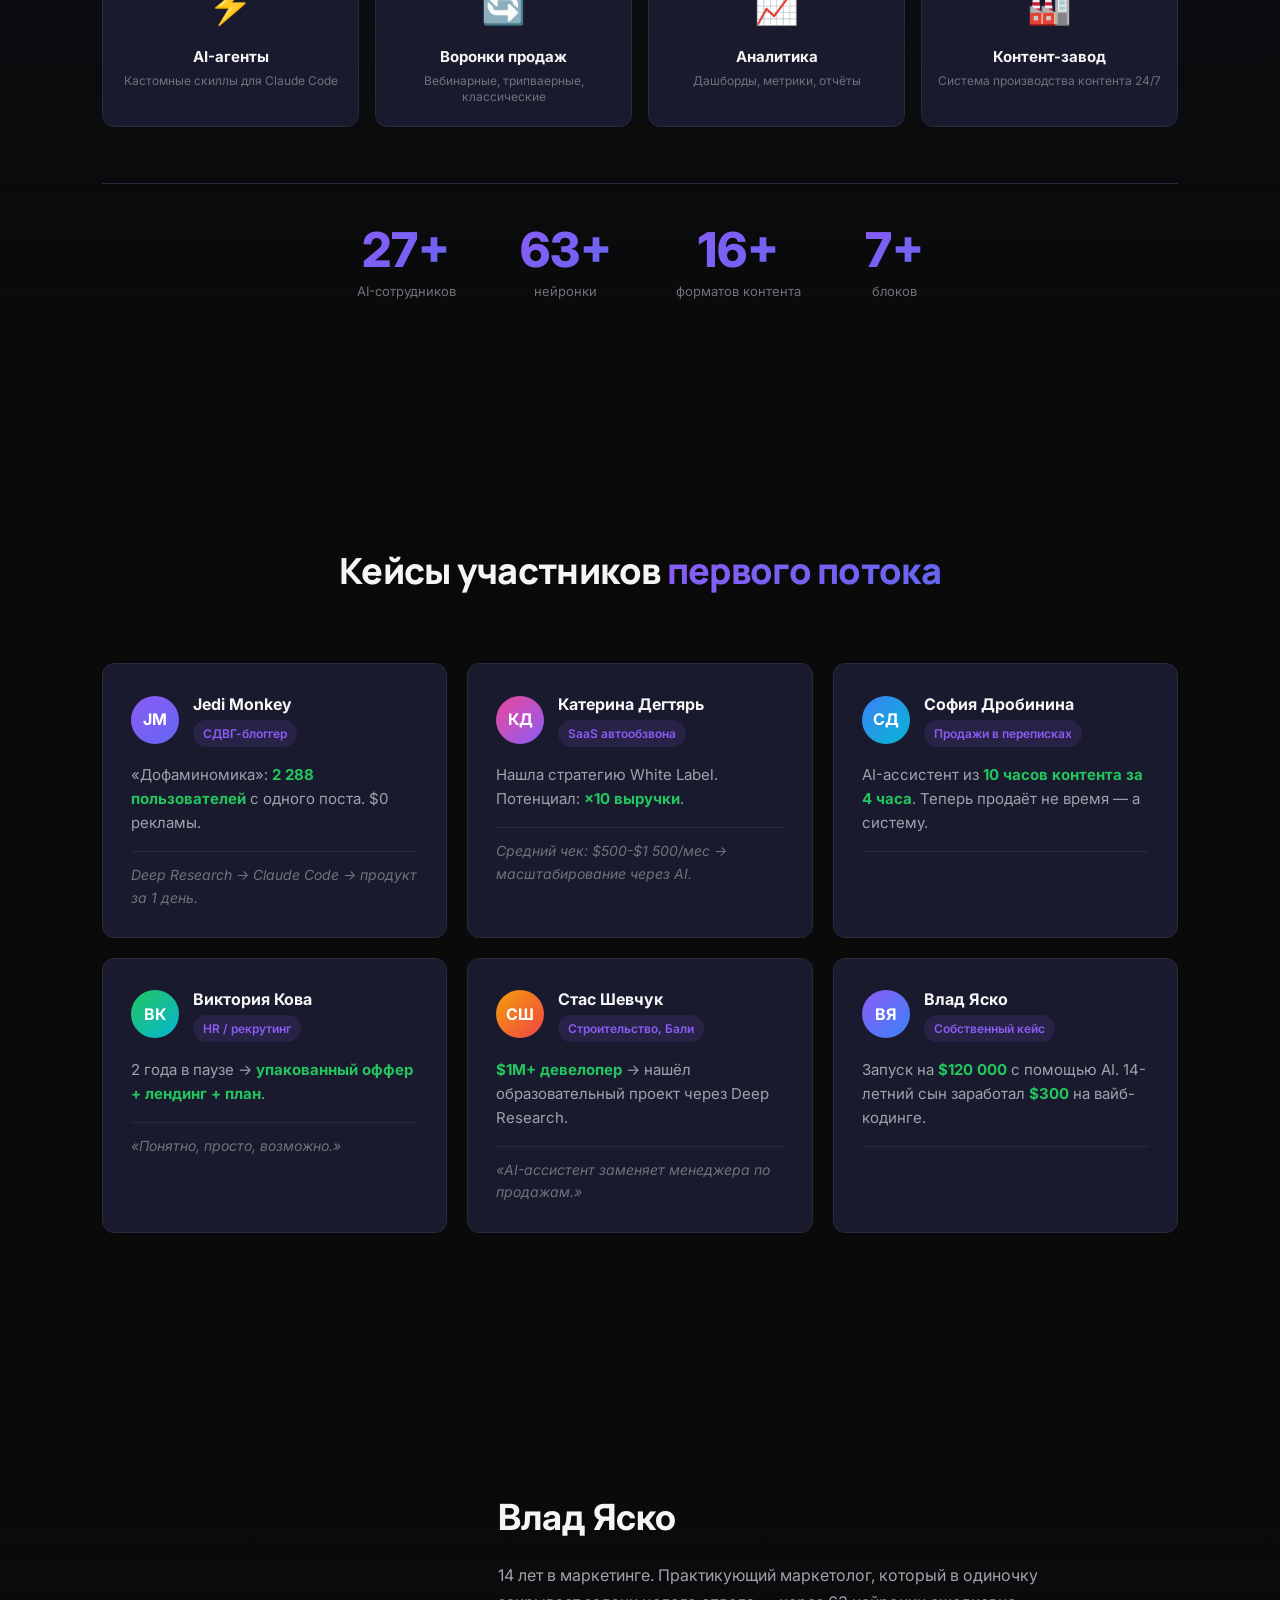
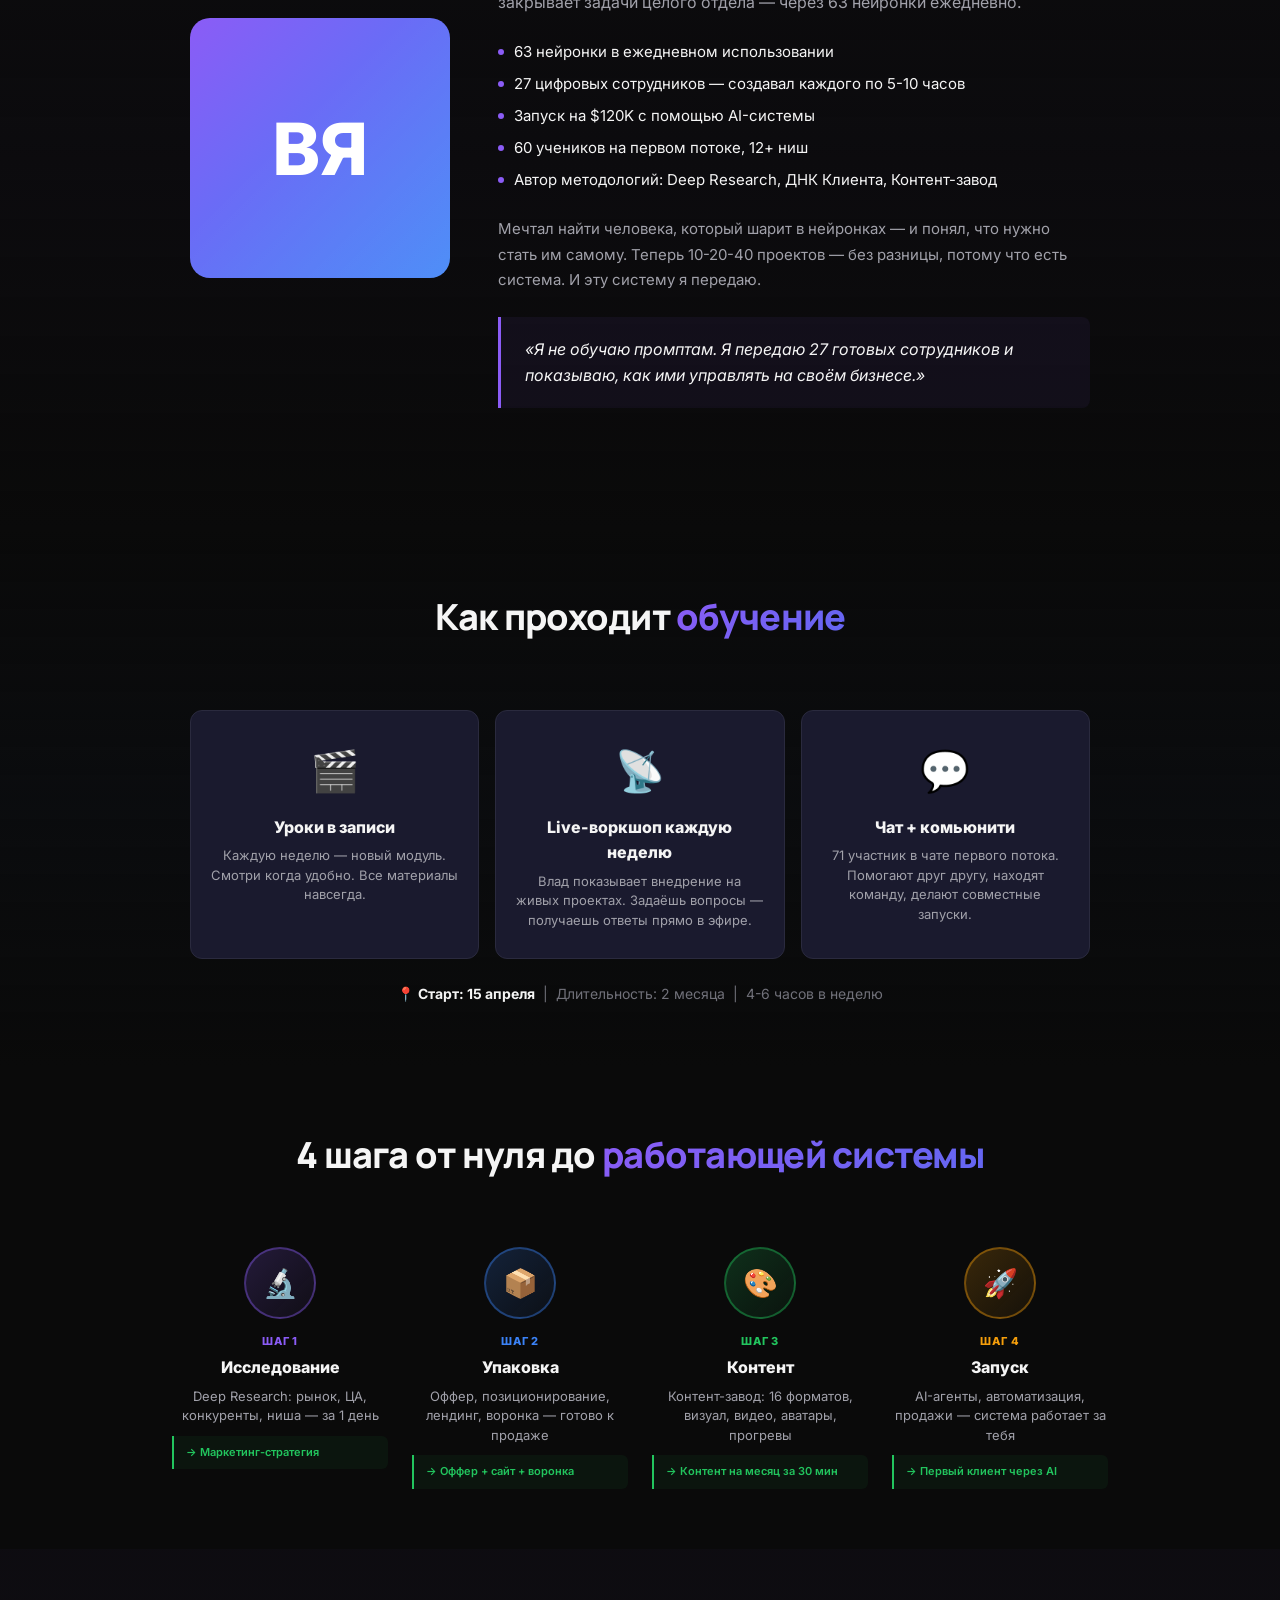
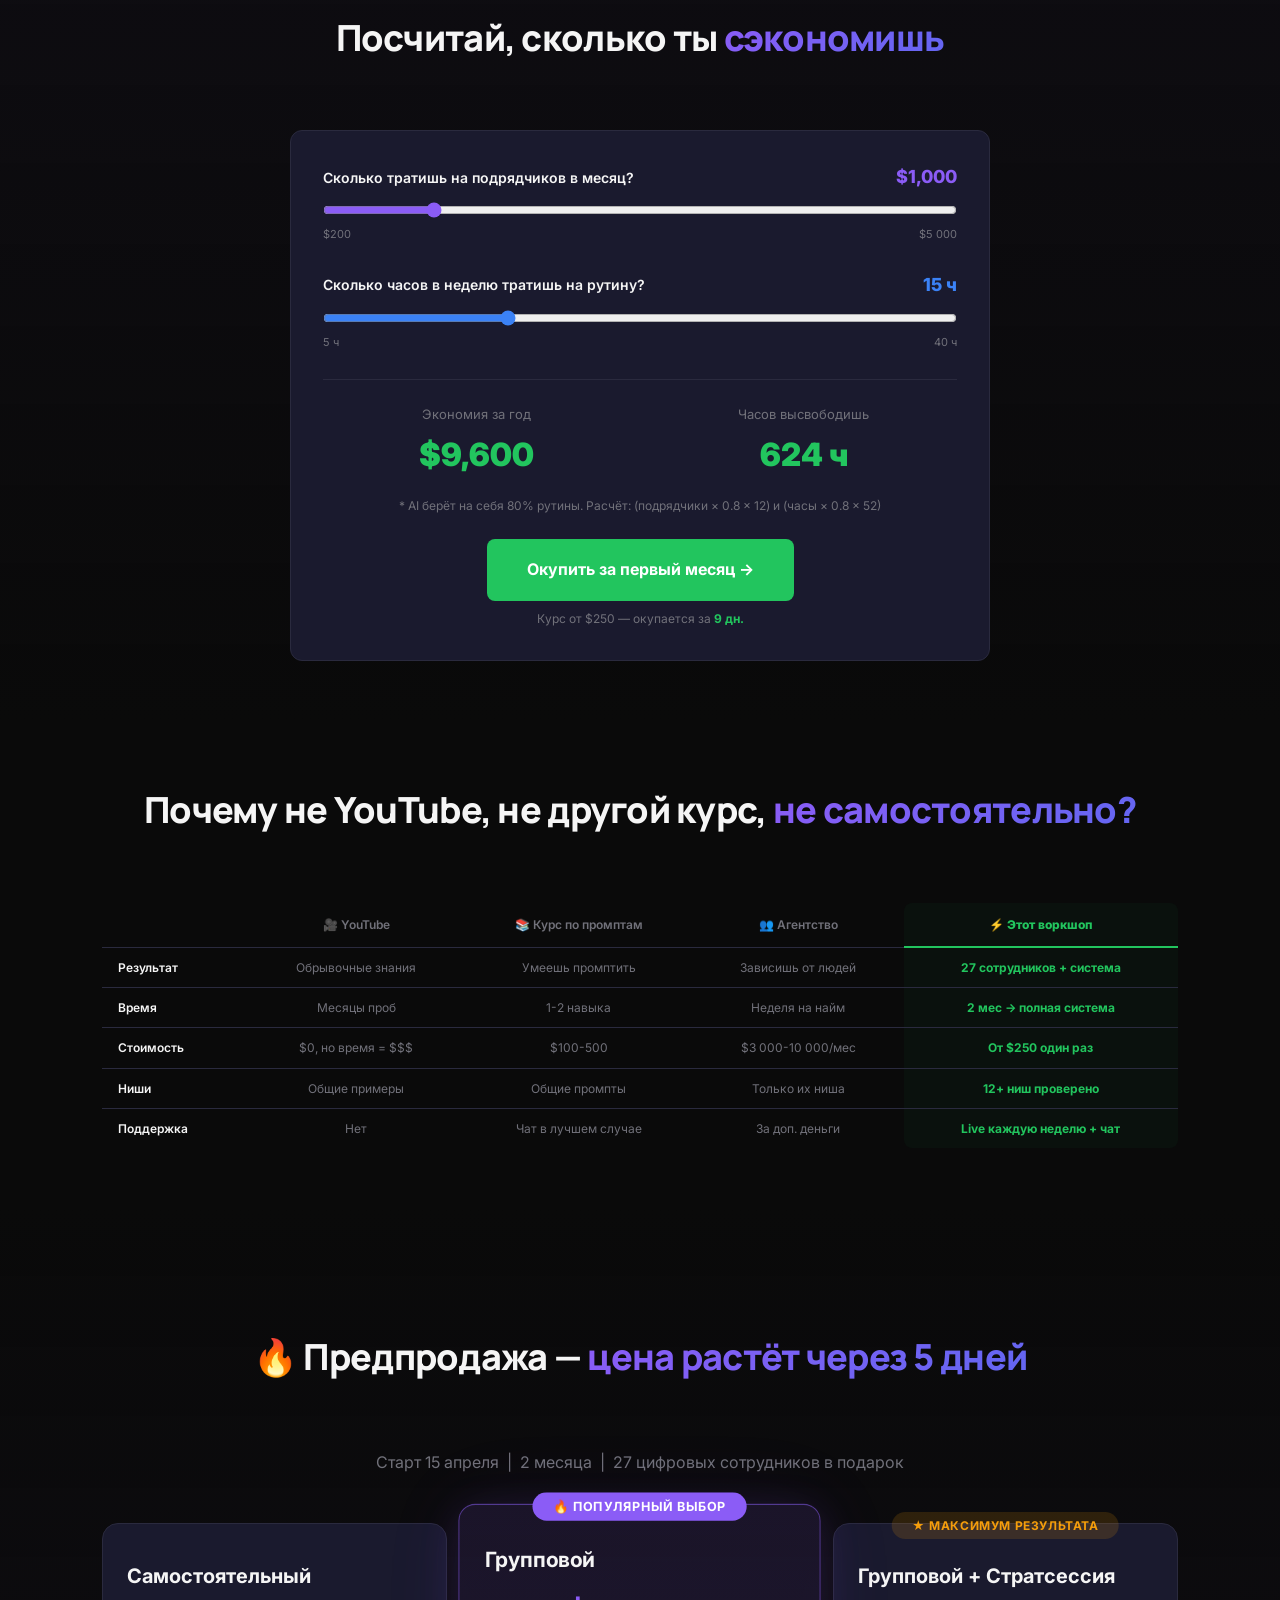
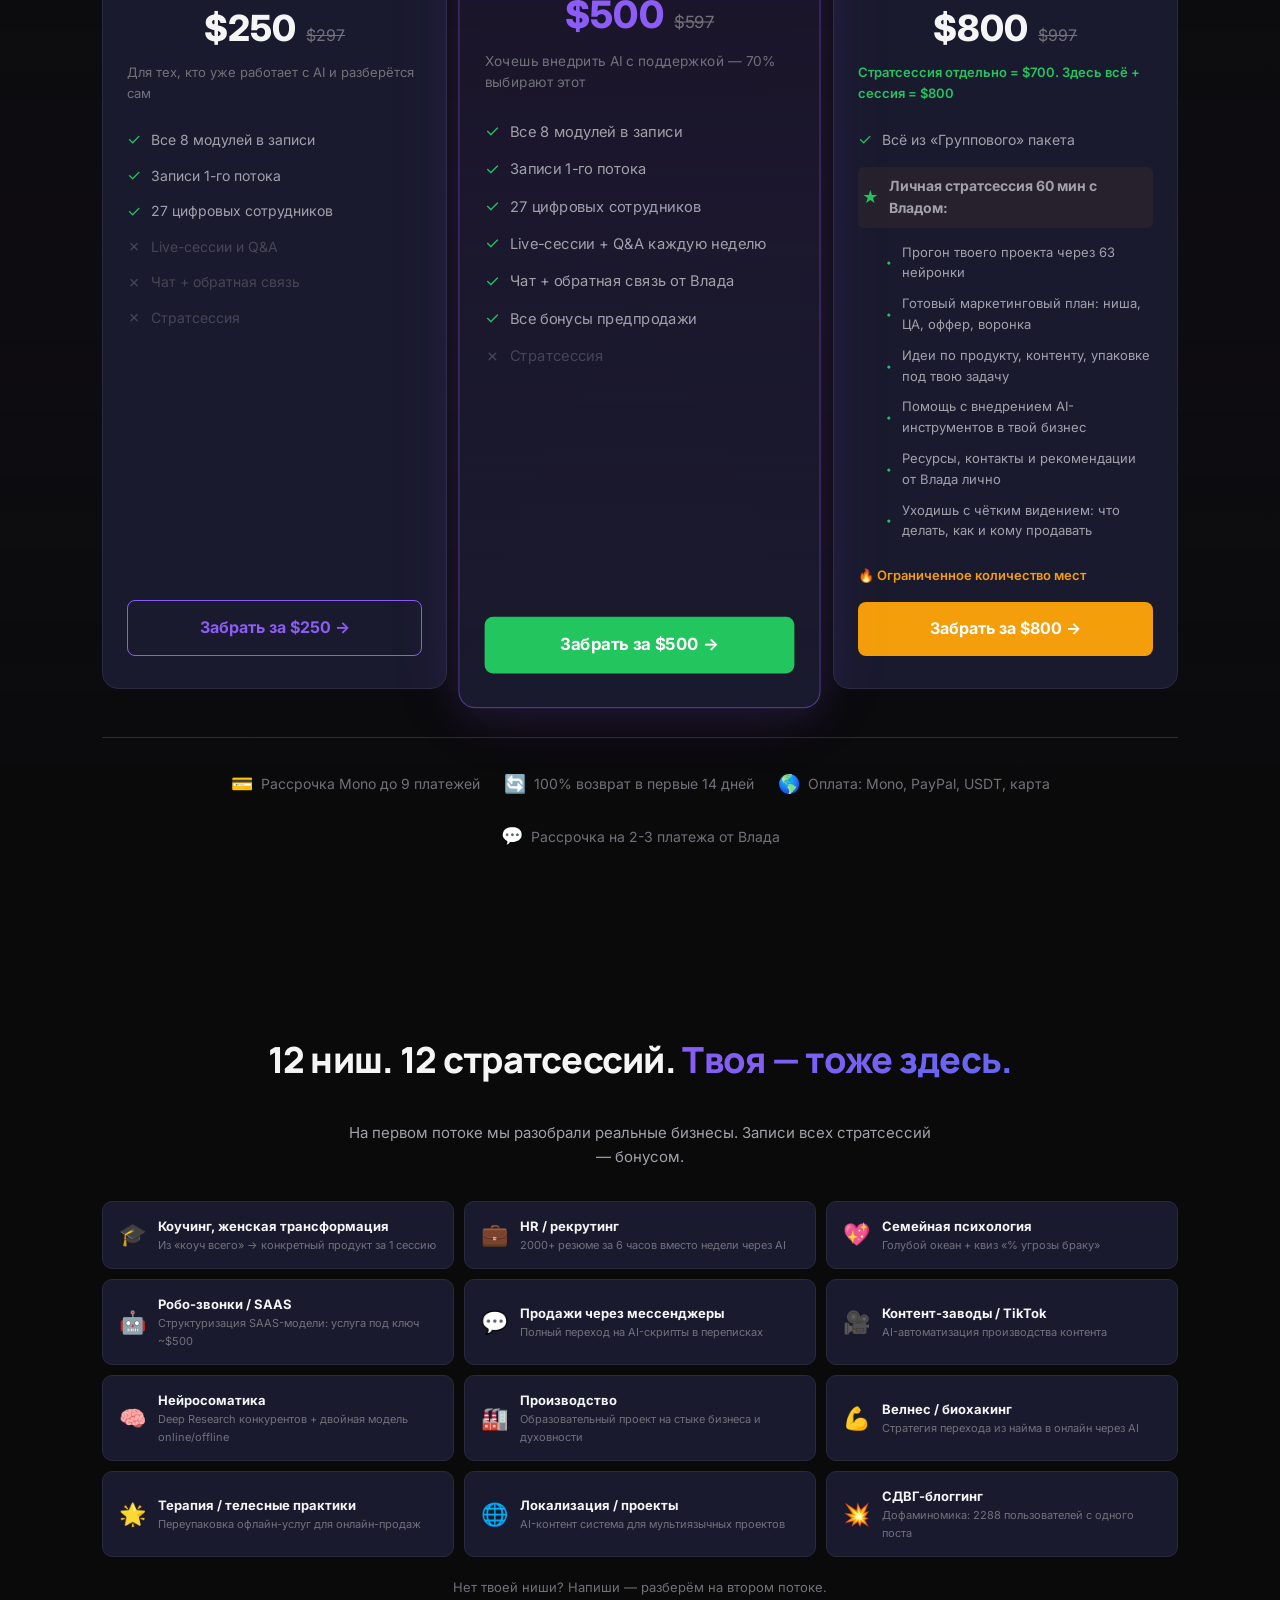
==== commit 1cb39011: "New hero: "$20/мес. Работа 12 сотрудников. Один ты." Shock-contrast headline with 3 numbers. Sub: 7 " ====
--- a/landing/index.html
+++ b/landing/index.html
@@ -1743,8 +1743,10 @@
             .trust-item { font-size: 12px; }
 
             /* Marquee mobile */
-            .tcard { width: 280px; padding: 16px; }
-            .tcard-text { font-size: 13px; }
+            .tcard { width: 260px; padding: 14px; }
+            .tcard-text { font-size: 12px; line-height: 1.5; }
+            .tcard-name { font-size: 13px; }
+            .tcard-avatar { width: 34px; height: 34px; font-size: 11px; }
 
             /* Contrast mobile */
             .contrast-table { flex-direction: column; }
@@ -1793,6 +1795,12 @@
 
             /* Section padding mobile */
             section { padding: 48px 0; }
+
+            /* Table comparison mobile */
+            table th, table td { padding: 8px 10px !important; font-size: 11px !important; }
+
+            /* Niche badges mobile */
+            #forwho-top + section .container > div:last-child span { font-size: 10px; padding: 3px 8px; }
 
             /* Counter mobile */
             .factory-counter { gap: 16px; }
@@ -1868,8 +1876,8 @@
             <div class="hero-badge">
                 <span class="badge">&#128293; Второй поток &nbsp;|&nbsp; Старт 15 апреля &nbsp;|&nbsp; Предпродажа &mdash; цена растёт через 5 дней</span>
             </div>
-            <h1>Обучись нейронкам. x10 к продуктивности.<br><span class="gradient-text">Делегируй 80% рутины.</span><br>Внедри AI-маркетинг.</h1>
-            <h2>За 2 месяца освой работу с 30+ нейронками на продвинутом уровне, забери 27 готовых AI-сотрудников и внедри себе систему AI-маркетинга &mdash; от исследования рынка до автоматических продаж. Любая ниша.</h2>
+            <h1>$20/мес на подписки.<br>Работа 12 сотрудников.<br><span class="gradient-text">Один ты.</span></h1>
+            <h2>За 2 месяца выучи 7 AI-навыков на продвинутом уровне, забери 27 готовых цифровых сотрудников и внедри себе систему AI-маркетинга &mdash; от исследования рынка до автоматических продаж.</h2>
             <div class="hero-cta-wrap">
                 <div style="display:flex;gap:12px;flex-wrap:wrap;">
                     <a href="#packages" class="cta-btn">Забрать по цене предпродажи &rarr;</a>
@@ -3027,8 +3035,9 @@
 <section style="padding:60px 0;">
     <div class="container">
         <h2 class="section-title reveal">Почему не YouTube, не другой курс, <span class="gradient-text">не самостоятельно?</span></h2>
-        <div class="reveal reveal-delay-1" style="overflow-x:auto;">
-            <table style="width:100%;min-width:700px;border-collapse:separate;border-spacing:0;font-size:13px;">
+        <div class="reveal reveal-delay-1" style="overflow-x:auto;-webkit-overflow-scrolling:touch;position:relative;">
+            <div class="swipe-hint" style="margin-bottom:8px;">&#8592; листай таблицу &#8594;</div>
+            <table style="width:100%;min-width:640px;border-collapse:separate;border-spacing:0;font-size:12px;">
                 <thead>
                     <tr>
                         <th style="padding:12px 16px;text-align:left;color:var(--text-muted);font-weight:600;border-bottom:1px solid var(--border);"></th>
@@ -3064,7 +3073,7 @@
                 <div class="package-price" style="display:flex;align-items:baseline;gap:10px;justify-content:center;">$250 <span style="font-size:16px;color:var(--text-muted);text-decoration:line-through;font-weight:400;">$297</span></div>
                 <div class="package-installment">Для тех, кто уже работает с AI и разберётся сам</div>
                 <div class="package-features">
-                    <div class="package-feature included"><span class="pf-icon">&#10003;</span> Все 7 блоков в записи</div>
+                    <div class="package-feature included"><span class="pf-icon">&#10003;</span> Все 8 модулей в записи</div>
                     <div class="package-feature included"><span class="pf-icon">&#10003;</span> Записи 1-го потока</div>
                     <div class="package-feature included"><span class="pf-icon">&#10003;</span> 27 цифровых сотрудников</div>
                     <div class="package-feature excluded"><span class="pf-icon">&#10007;</span> Live-сессии и Q&A</div>
@@ -3080,7 +3089,7 @@
                 <div class="package-price" style="display:flex;align-items:baseline;gap:10px;justify-content:center;">$500 <span style="font-size:16px;color:var(--text-muted);text-decoration:line-through;font-weight:400;">$597</span></div>
                 <div class="package-installment">Хочешь внедрить AI с поддержкой &mdash; 70% выбирают этот</div>
                 <div class="package-features">
-                    <div class="package-feature included"><span class="pf-icon">&#10003;</span> Все 7 блоков в записи</div>
+                    <div class="package-feature included"><span class="pf-icon">&#10003;</span> Все 8 модулей в записи</div>
                     <div class="package-feature included"><span class="pf-icon">&#10003;</span> Записи 1-го потока</div>
                     <div class="package-feature included"><span class="pf-icon">&#10003;</span> 27 цифровых сотрудников</div>
                     <div class="package-feature included"><span class="pf-icon">&#10003;</span> Live-сессии + Q&A каждую неделю</div>
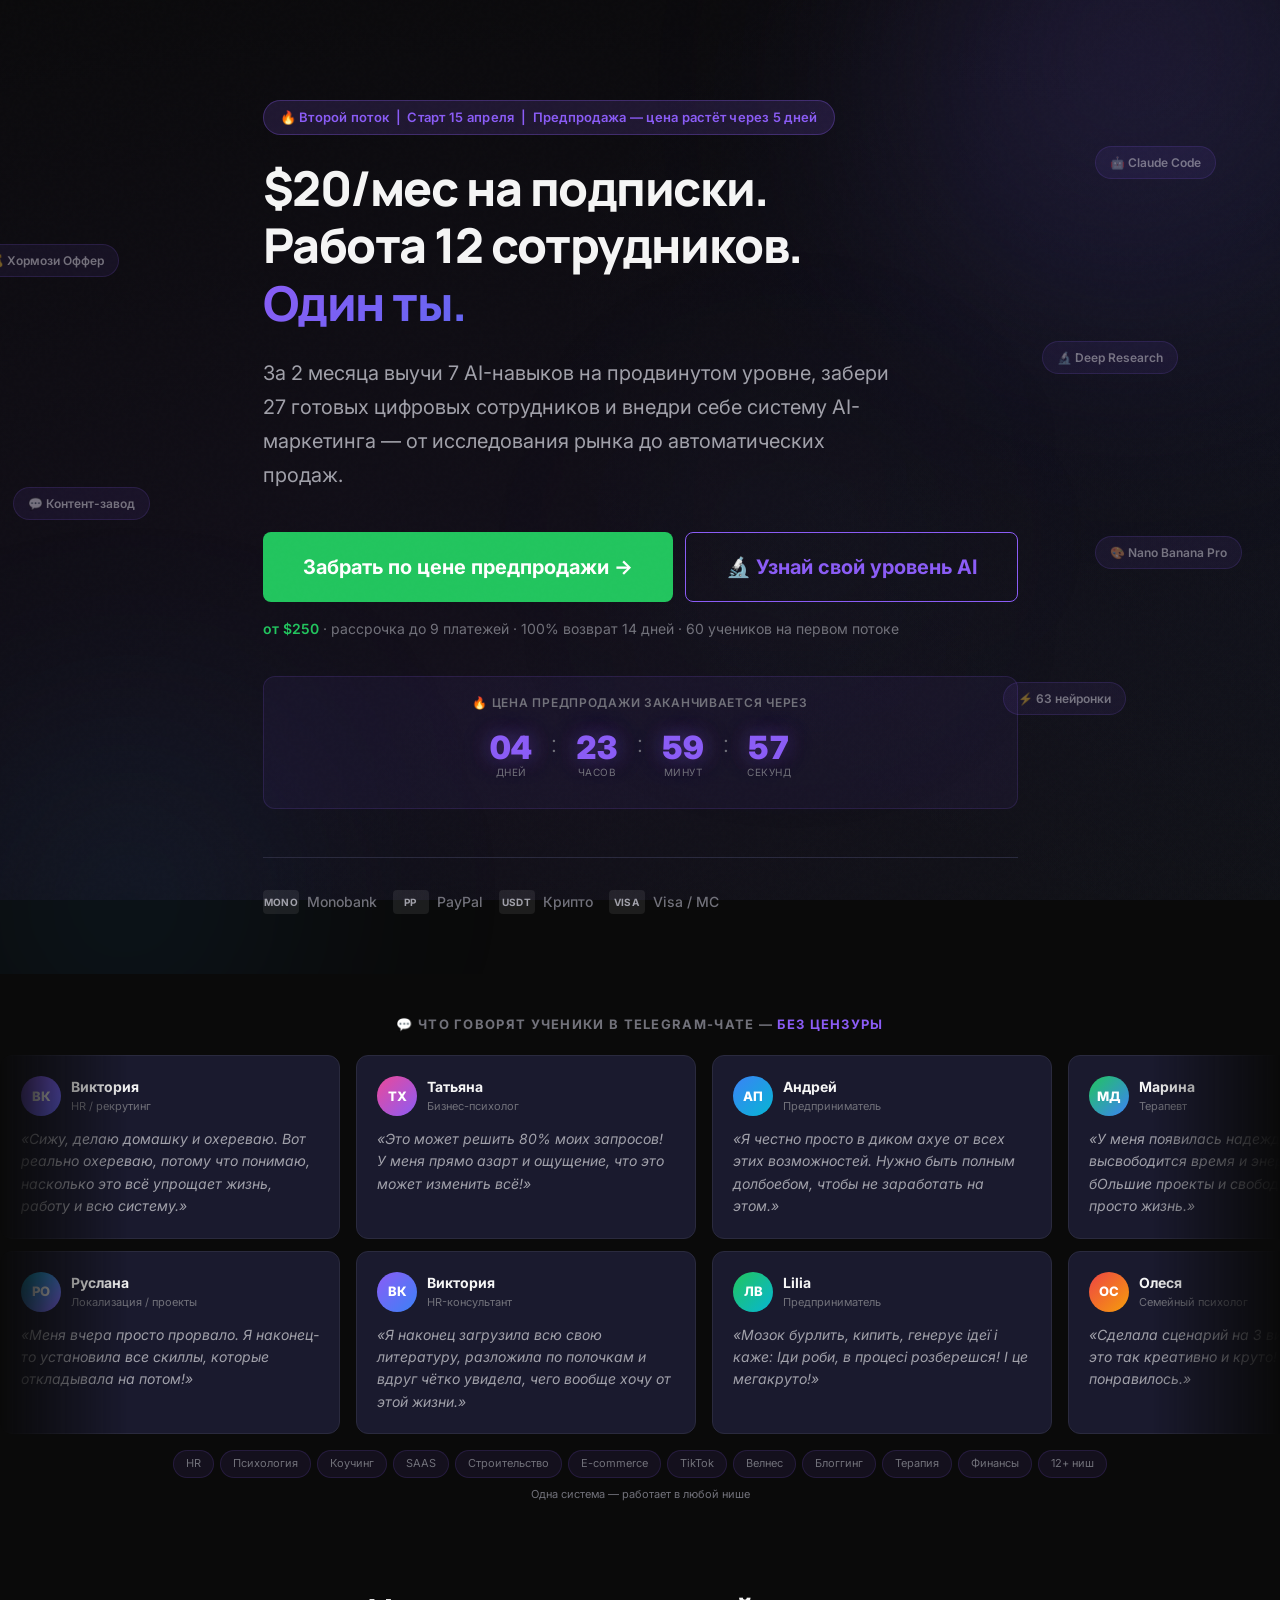
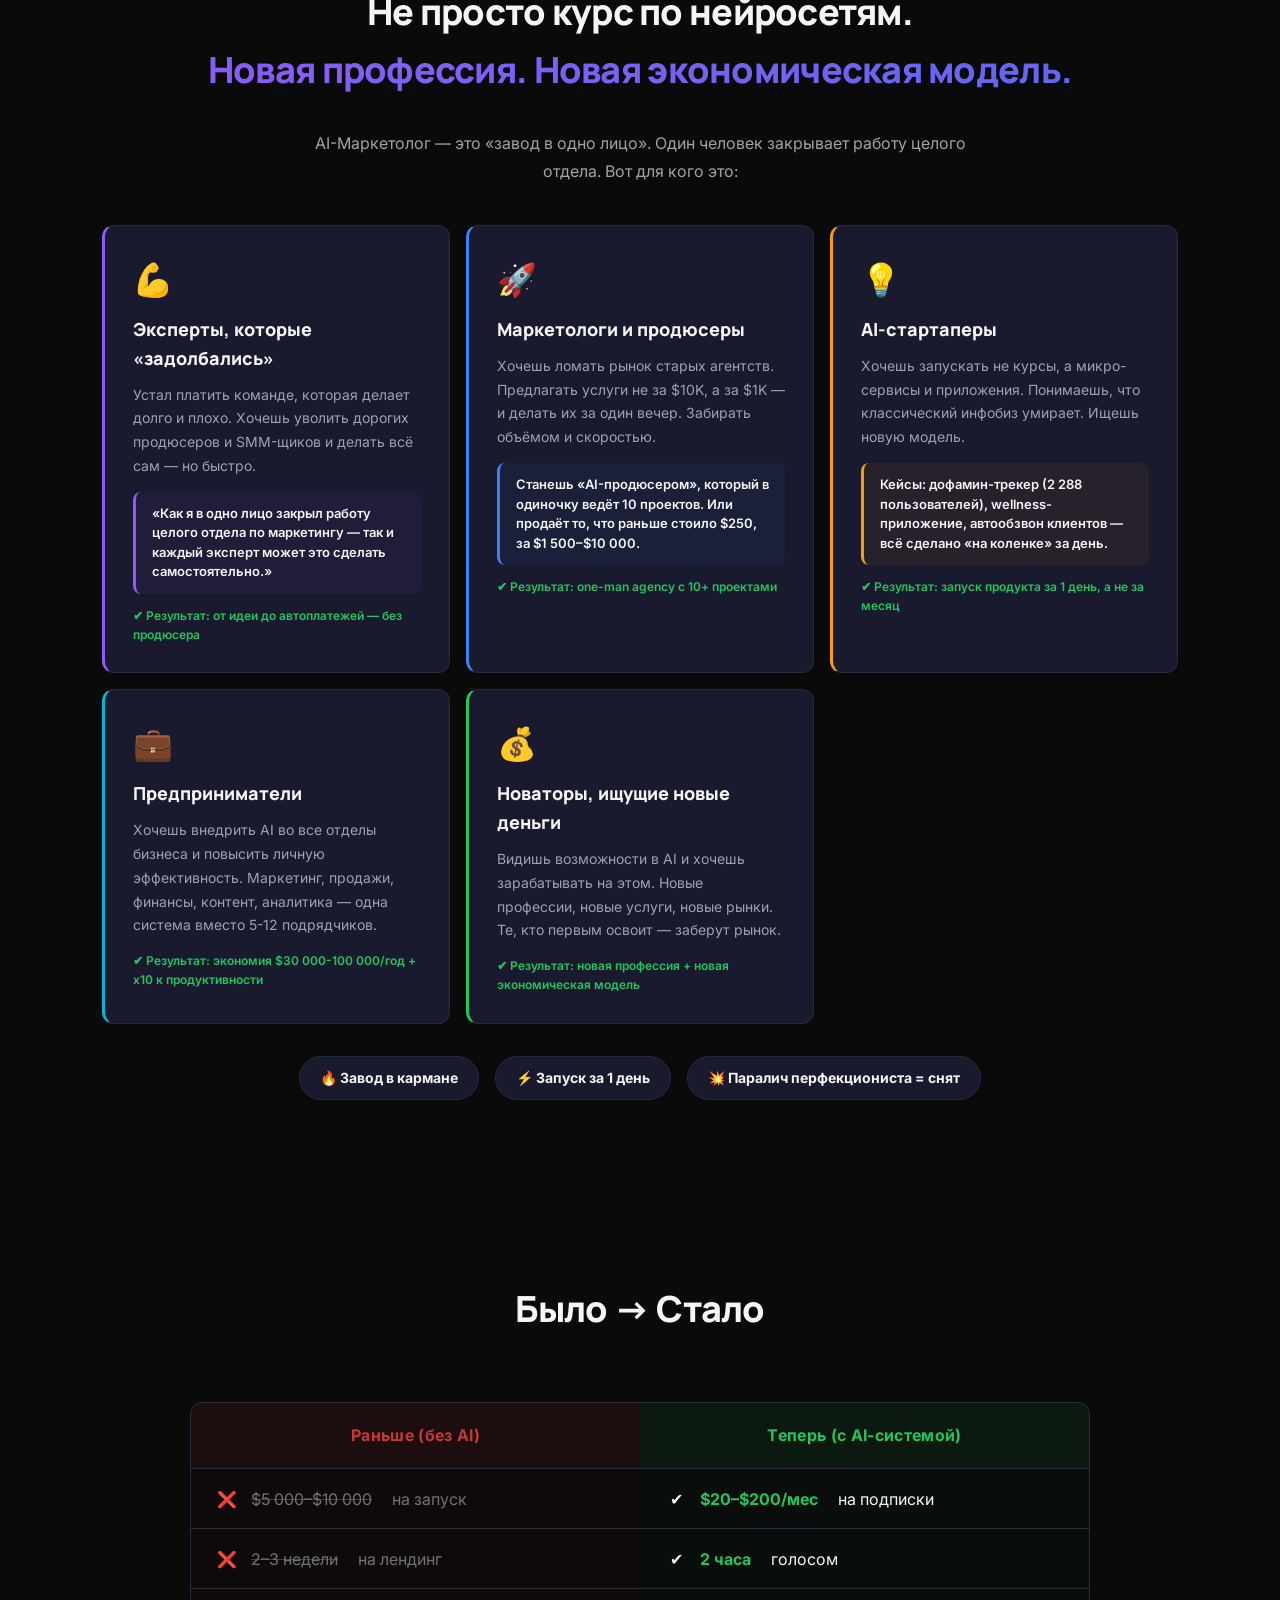
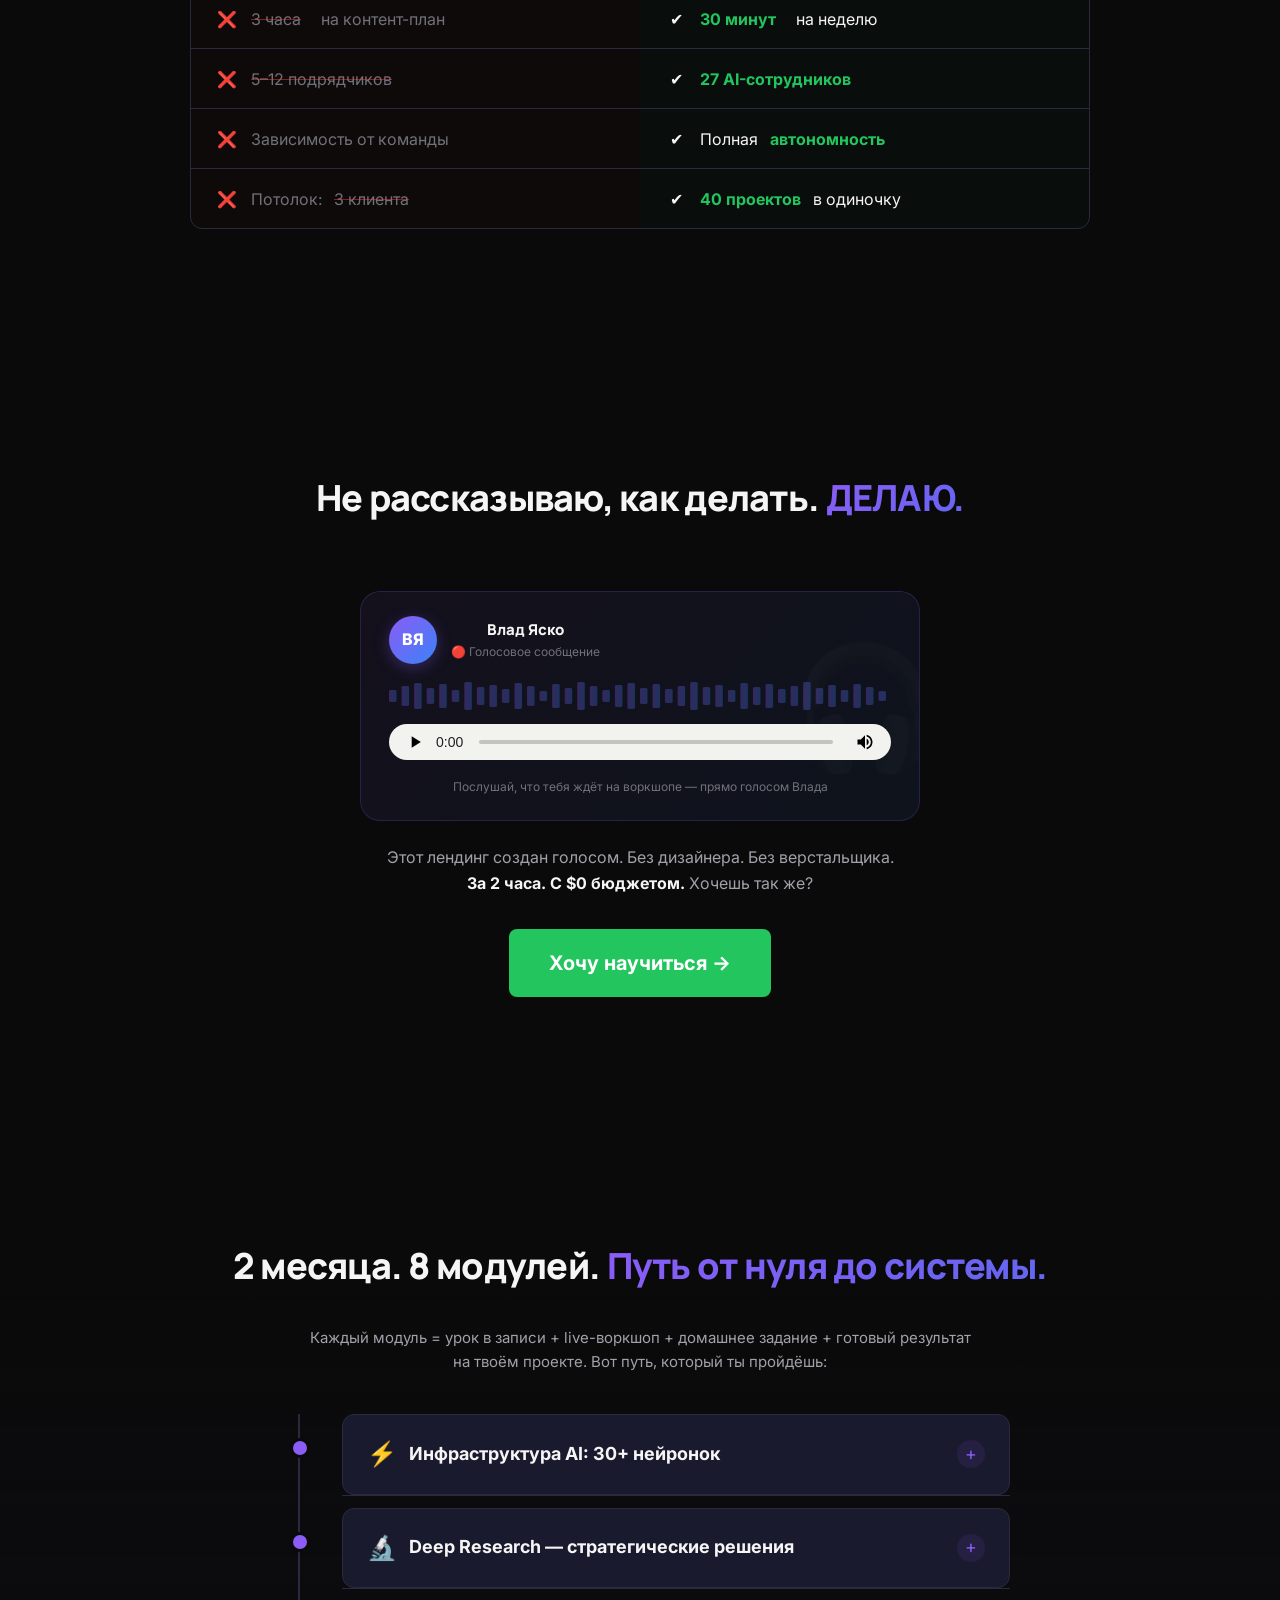
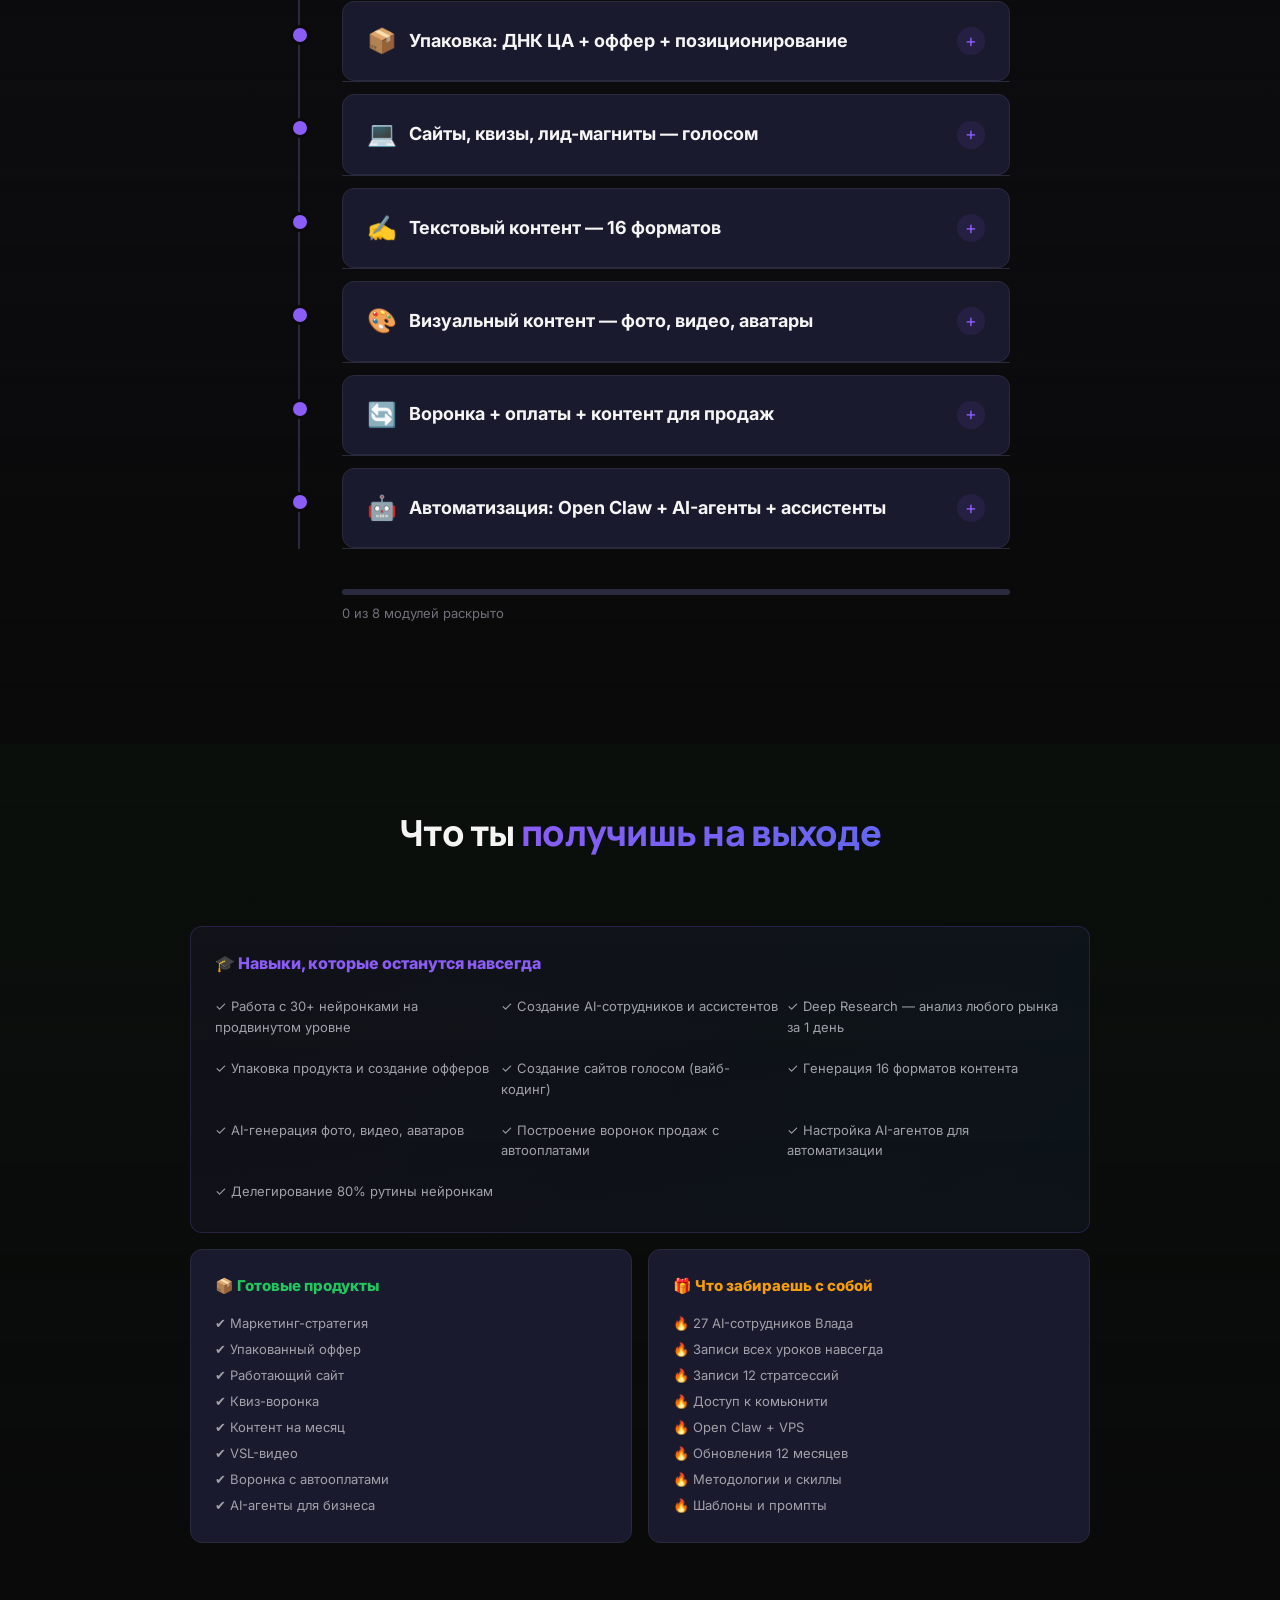
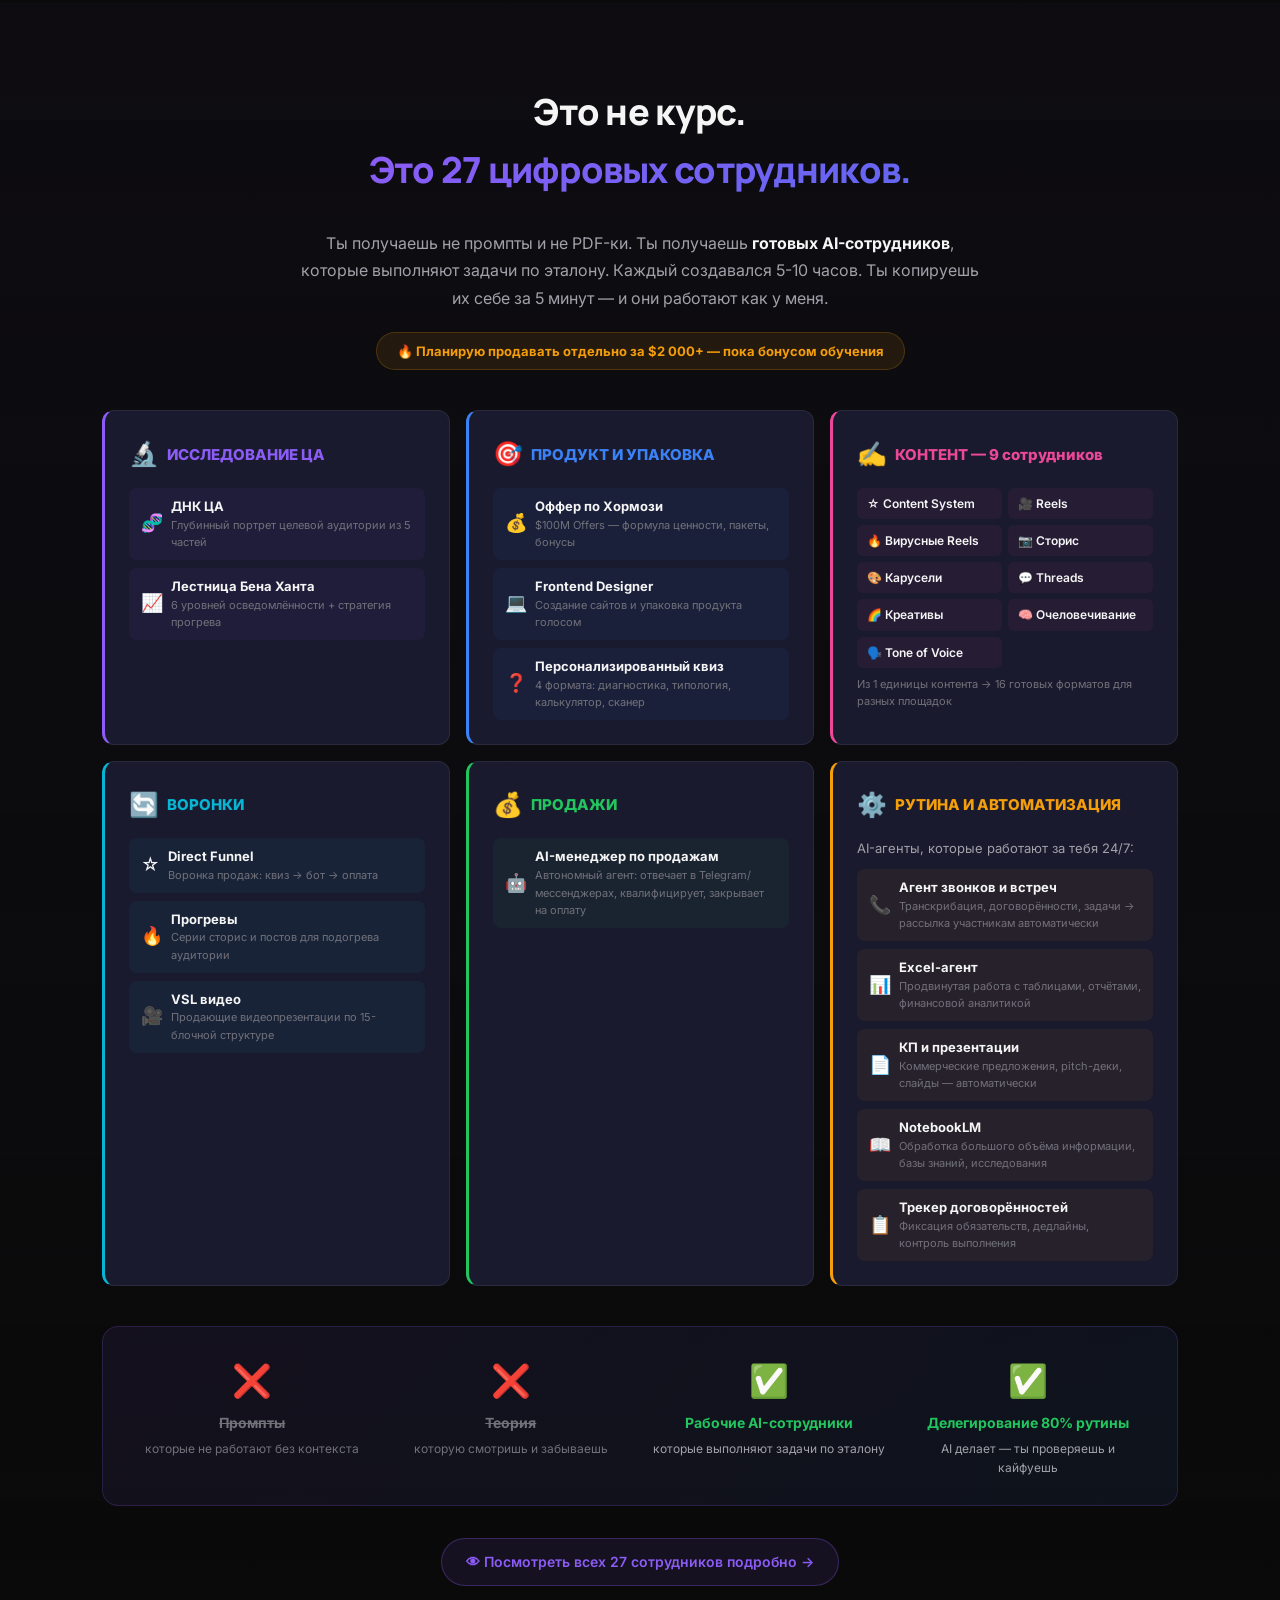
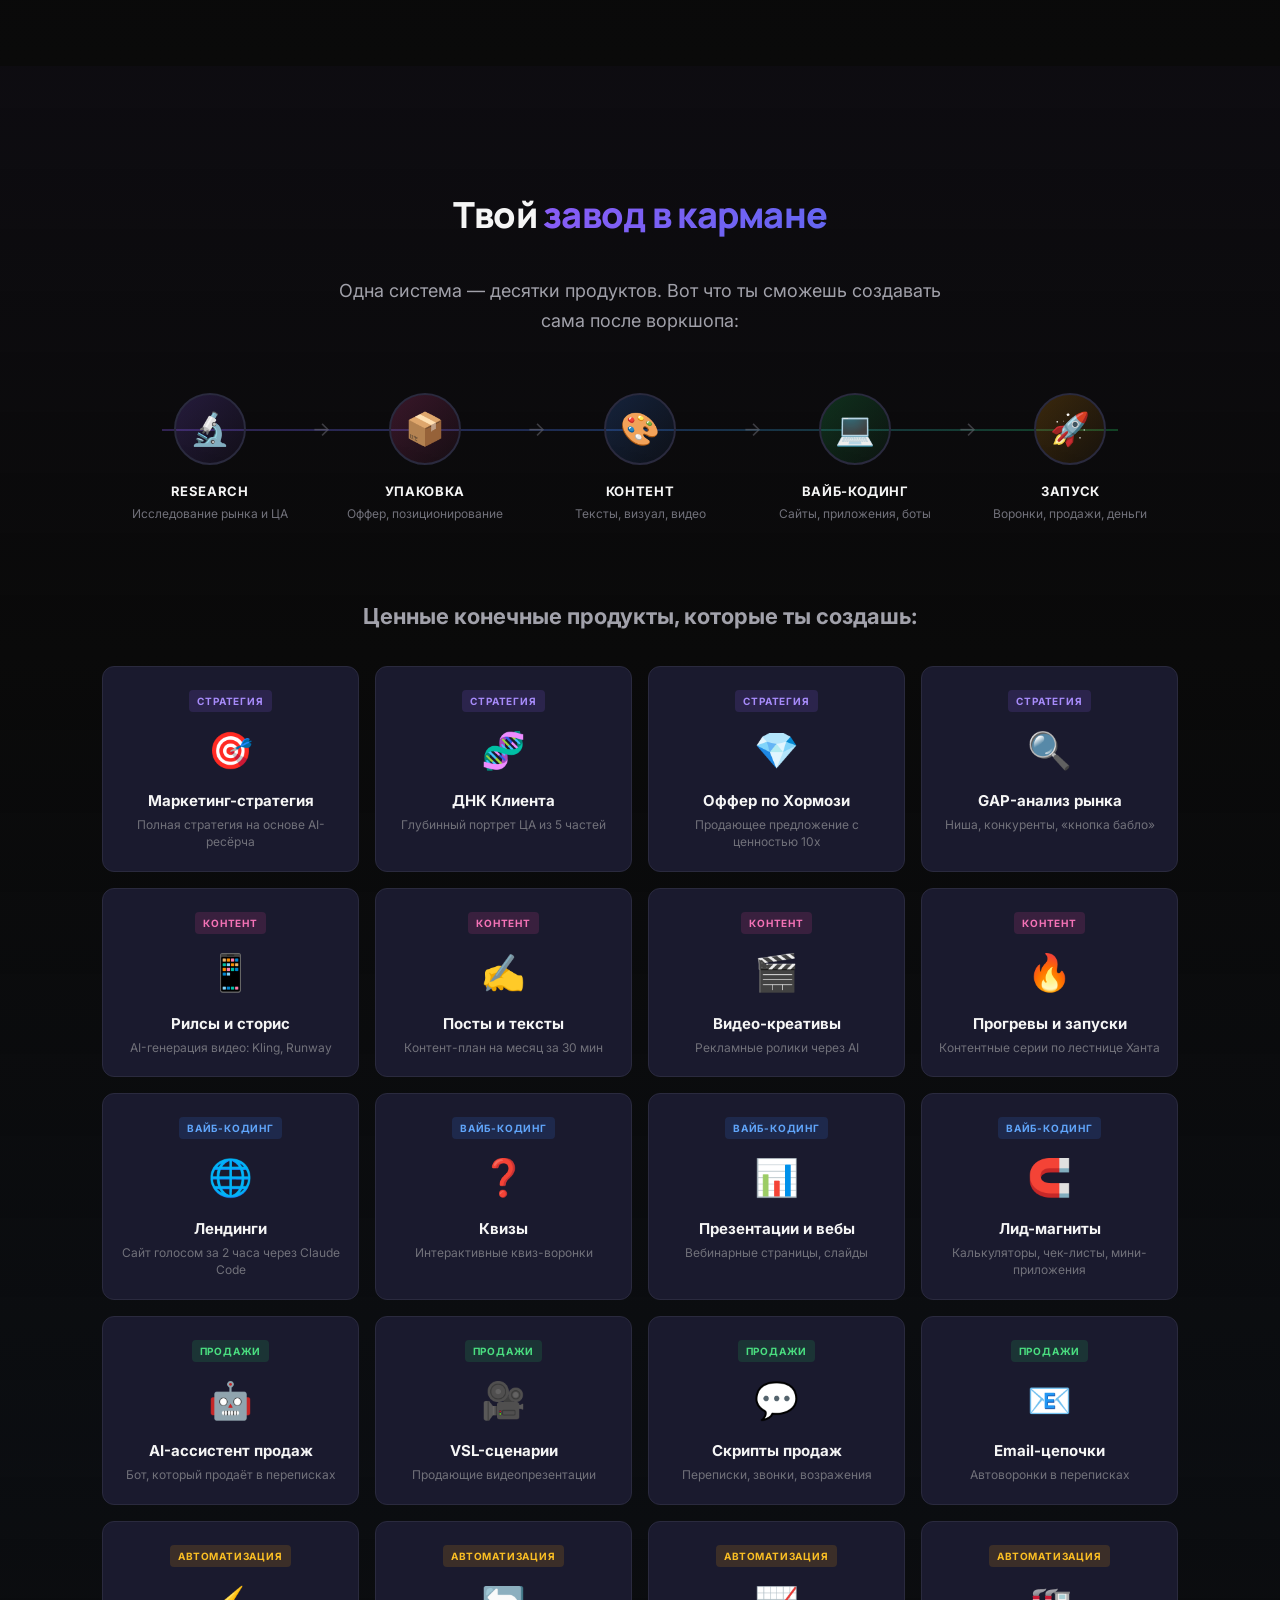
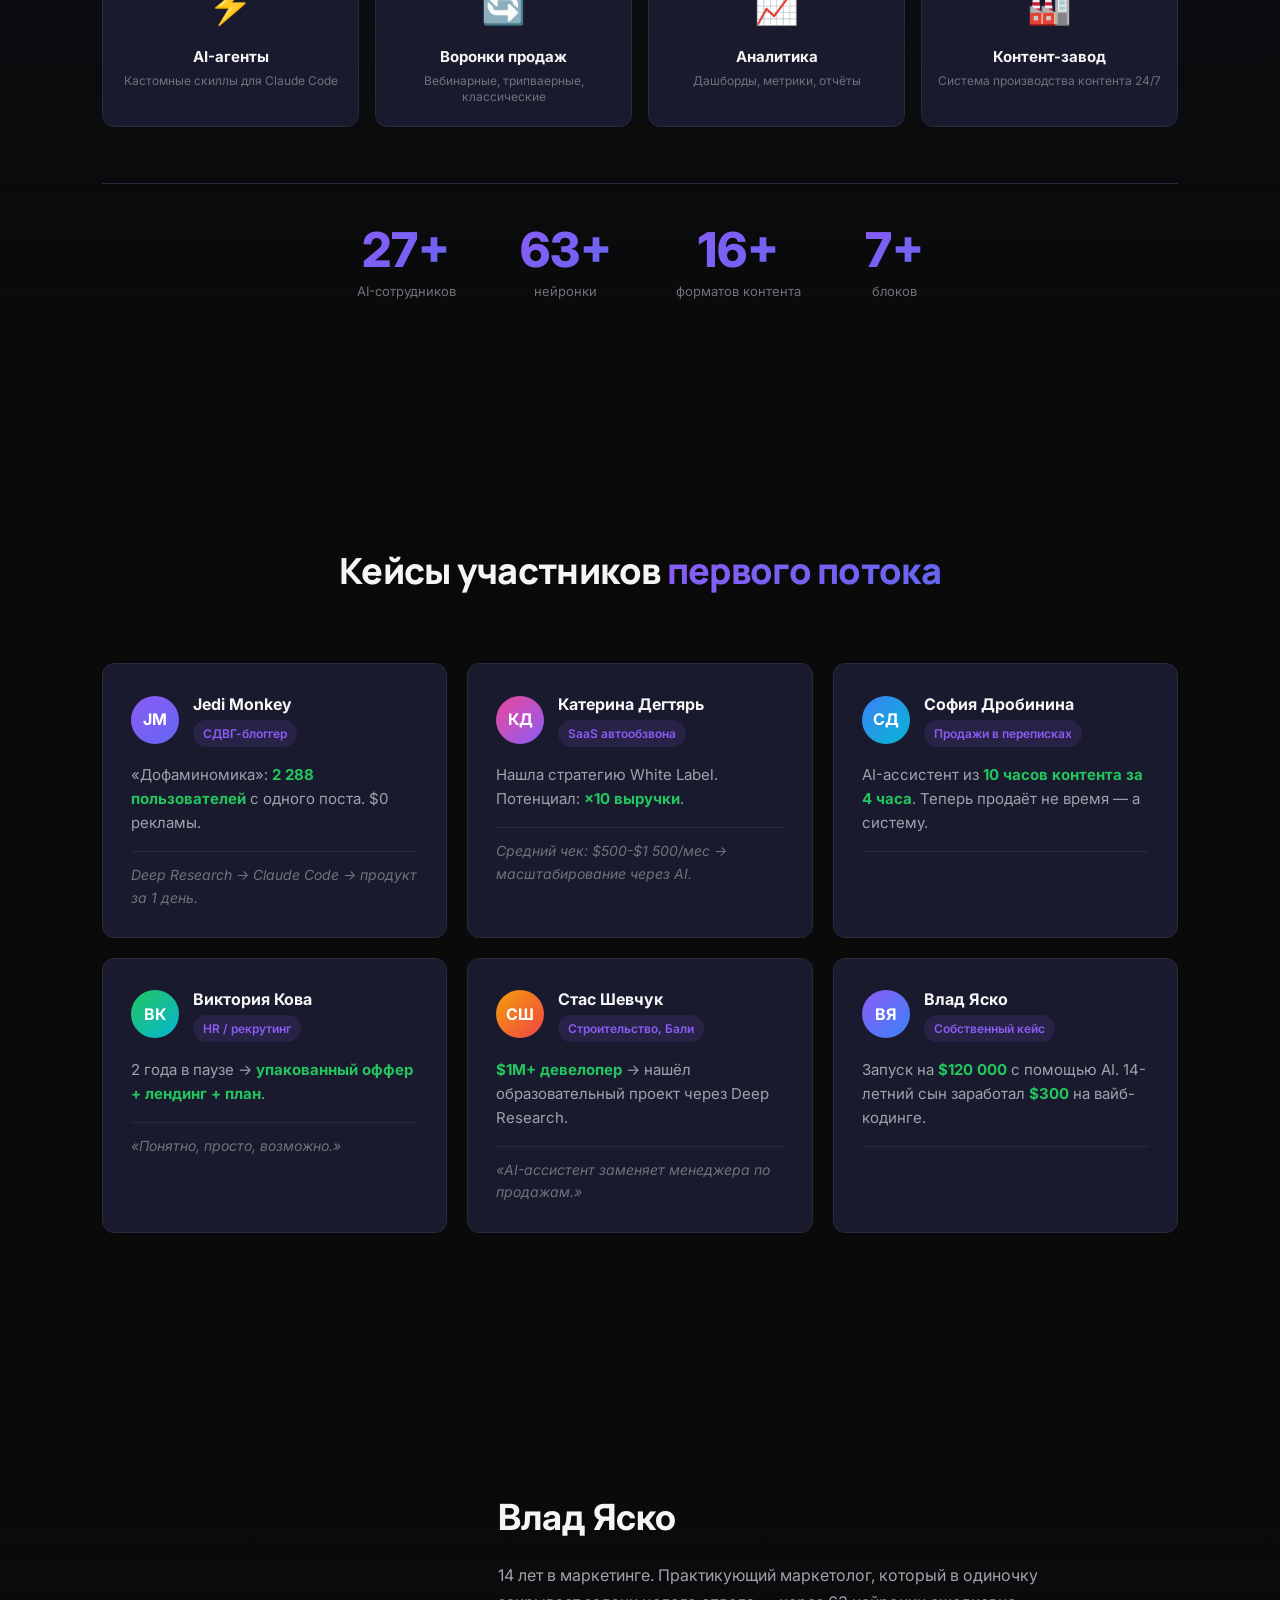
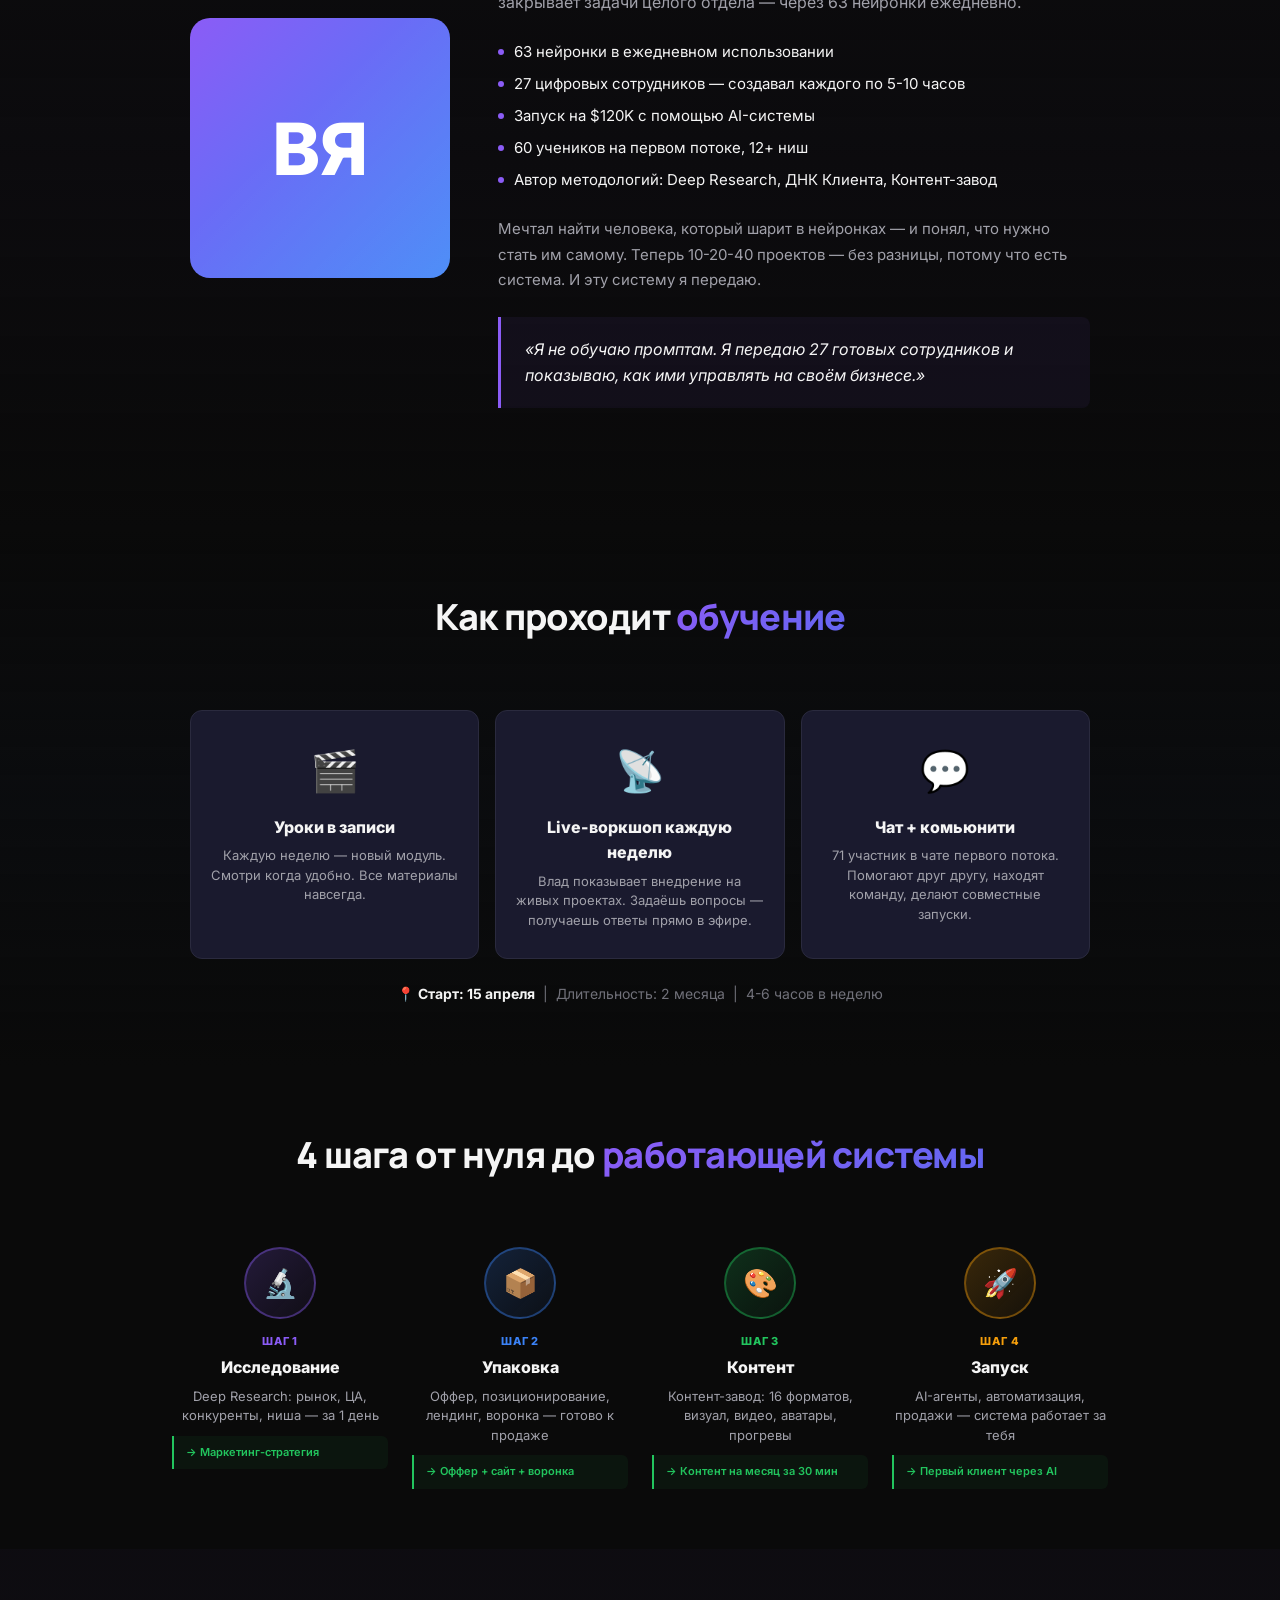
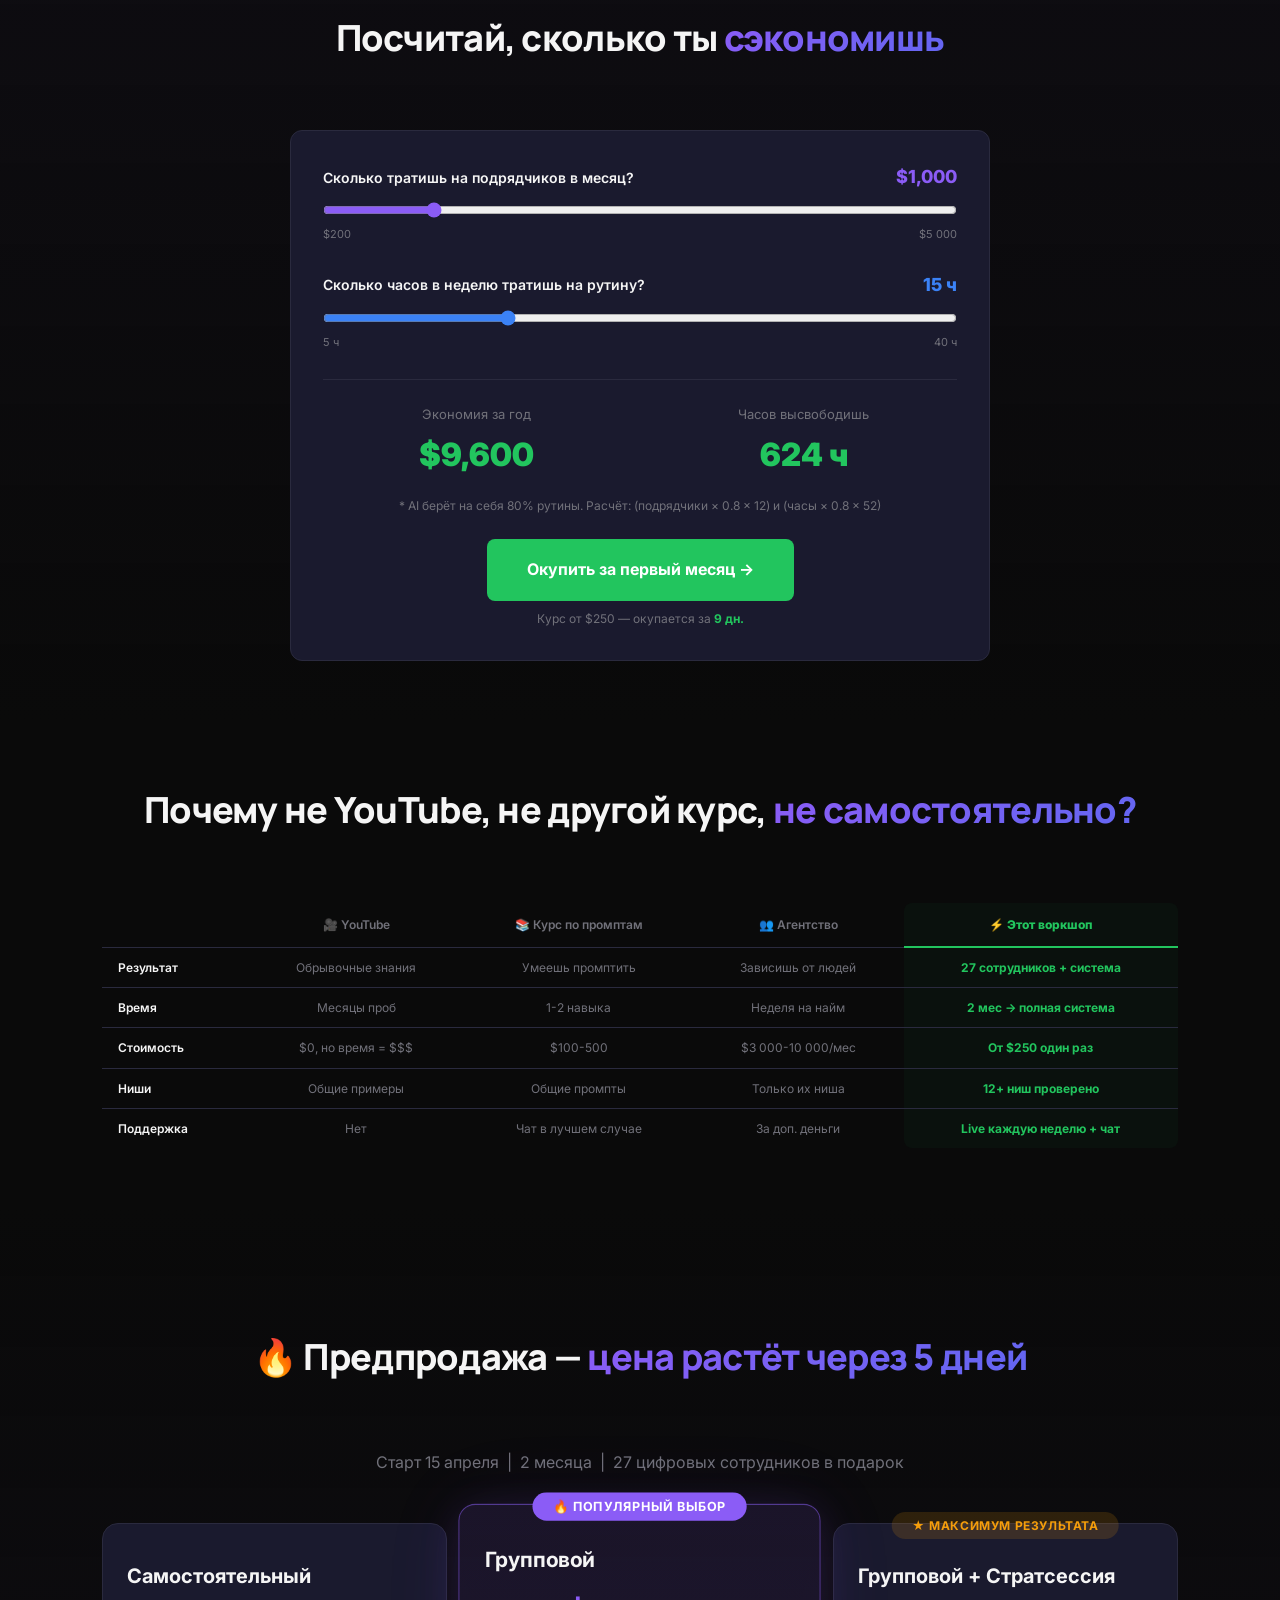
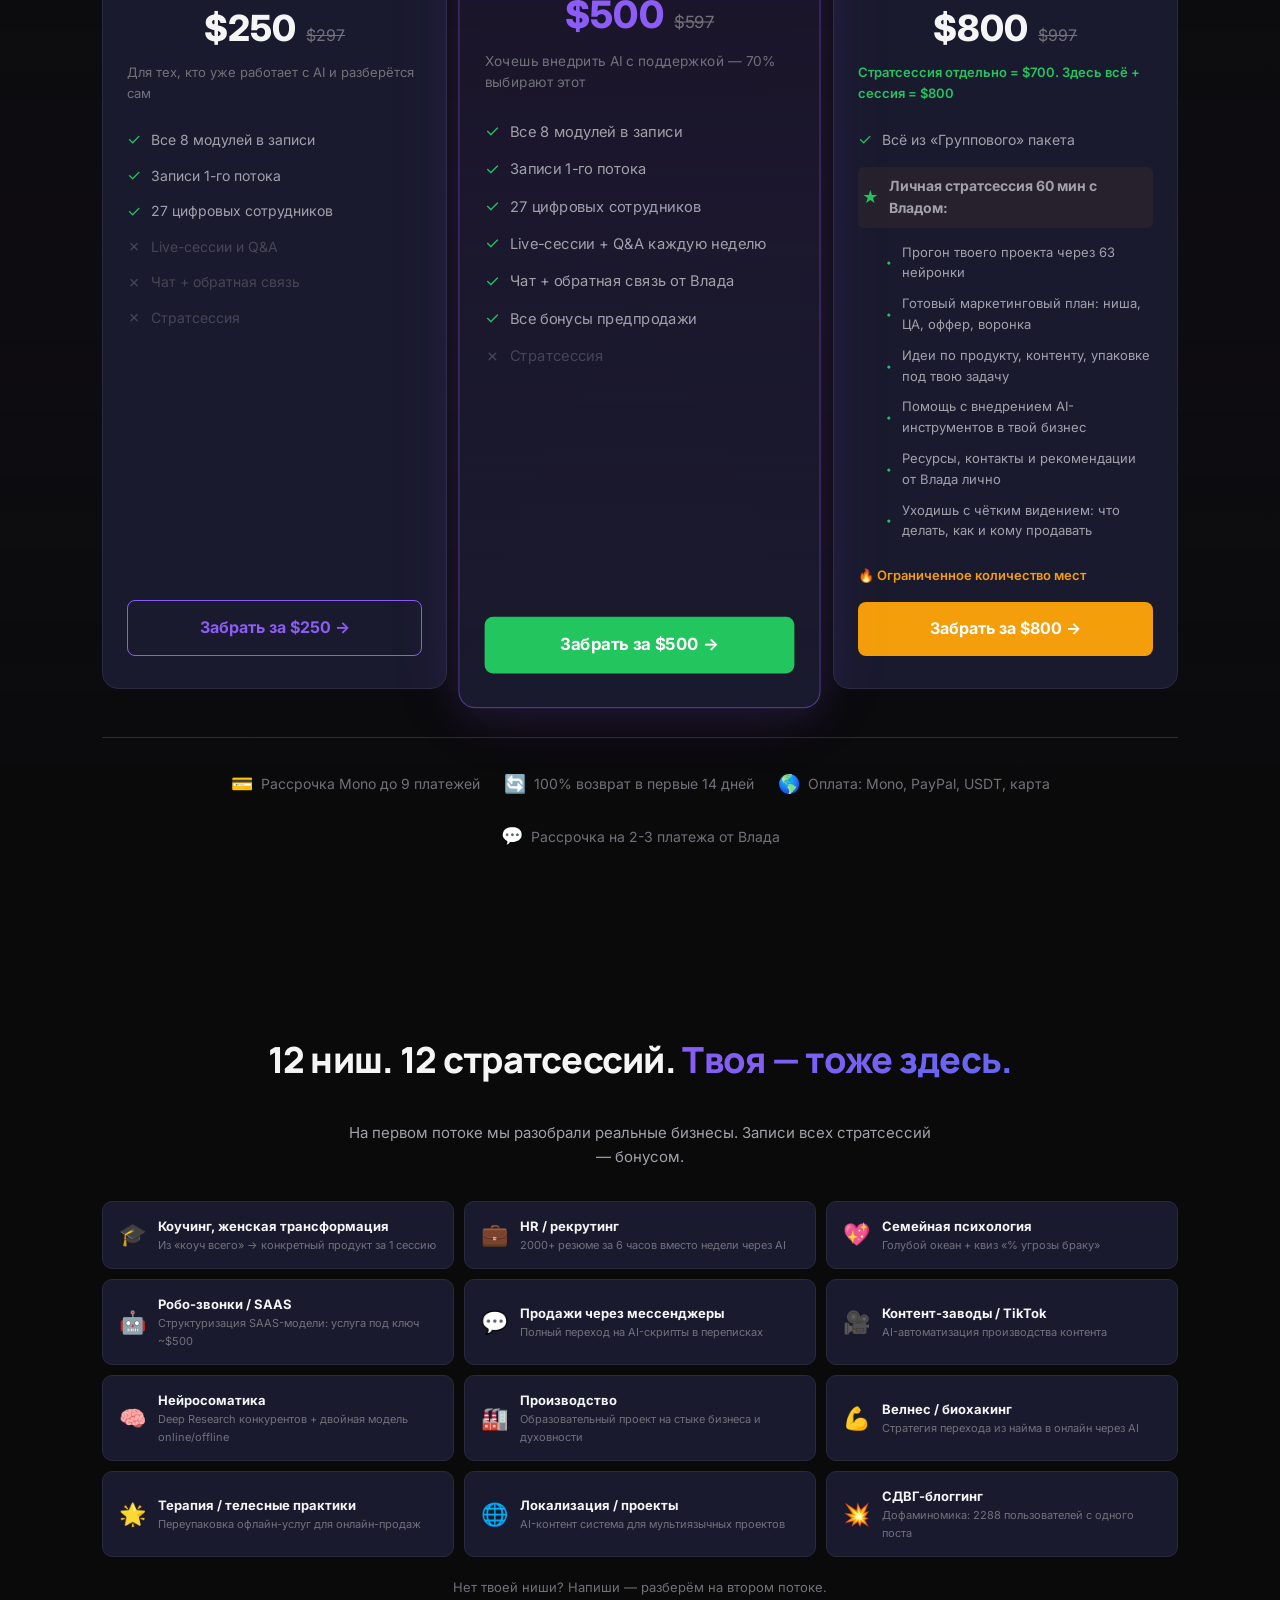
==== commit fd31b45e: "Redesign bonuses block — vertical list with icon badges - Vertical list layout instead of 2-column g" ====
--- a/landing/index.html
+++ b/landing/index.html
@@ -1475,55 +1475,85 @@
            BLOCK 10: BONUSES
            ============================================= */
         .bonuses-grid {
-            display: grid;
-            grid-template-columns: 1fr;
+            display: flex;
+            flex-direction: column;
+            gap: 0;
+            max-width: 700px;
+            margin: 0 auto;
+        }
+        .bonus-card {
+            display: flex;
+            align-items: flex-start;
             gap: 16px;
-            max-width: 900px;
-            margin: 0 auto;
-        }
-        @media (min-width: 768px) {
-            .bonuses-grid { grid-template-columns: 1fr 1fr; }
-        }
-        .bonus-card {
-            background: var(--bg-surface);
-            border: 1px solid var(--border);
-            border-radius: var(--radius-md);
-            padding: 24px;
-            transition: border-color 0.3s ease;
-        }
-        .bonus-card:hover { border-color: rgba(139,92,246,0.3); }
+            padding: 24px 0;
+            border-bottom: 1px solid rgba(139,92,246,0.1);
+            transition: all 0.3s ease;
+            position: relative;
+        }
+        .bonus-card:last-child { border-bottom: none; }
+        .bonus-card:hover { padding-left: 8px; }
+        .bonus-icon {
+            width: 48px;
+            height: 48px;
+            border-radius: 12px;
+            background: linear-gradient(135deg, rgba(139,92,246,0.15), rgba(59,130,246,0.1));
+            border: 1px solid rgba(139,92,246,0.2);
+            display: flex;
+            align-items: center;
+            justify-content: center;
+            font-size: 22px;
+            flex-shrink: 0;
+        }
+        .bonus-content { flex: 1; min-width: 0; }
         .bonus-header {
             display: flex;
-            align-items: flex-start;
+            align-items: baseline;
             justify-content: space-between;
             gap: 12px;
-            margin-bottom: 12px;
+            margin-bottom: 6px;
         }
         .bonus-name {
-            font-size: 16px;
-            font-weight: 700;
-            line-height: 1.4;
+            font-size: 15px;
+            font-weight: 800;
+            font-family: var(--font-display);
+            line-height: 1.3;
         }
         .bonus-value {
             flex-shrink: 0;
             font-size: 14px;
-            font-weight: 700;
+            font-weight: 800;
+            color: var(--accent-purple);
+            position: relative;
+        }
+        .bonus-value::after {
+            content: '';
+            position: absolute;
+            left: -4px;
+            right: -4px;
+            top: 50%;
+            height: 2px;
+            background: var(--accent-purple);
+            transform: rotate(-8deg);
+        }
+        .bonus-desc {
+            font-size: 13px;
             color: var(--text-muted);
-            text-decoration: line-through;
-            text-decoration-color: var(--accent-purple);
-        }
-        .bonus-desc {
-            font-size: 14px;
-            color: var(--text-secondary);
-            line-height: 1.6;
+            line-height: 1.5;
+        }
+        @media (max-width: 767px) {
+            .bonus-card { gap: 12px; padding: 18px 0; }
+            .bonus-icon { width: 40px; height: 40px; font-size: 18px; border-radius: 10px; }
+            .bonus-name { font-size: 14px; }
+            .bonus-desc { font-size: 12px; }
         }
         .bonuses-footer {
             text-align: center;
-            margin-top: 40px;
-            padding: 24px;
-            background: rgba(139,92,246,0.06);
-            border-radius: var(--radius-md);
-            max-width: 900px;
+            margin-top: 32px;
+            padding: 20px 24px;
+            background: linear-gradient(135deg, rgba(139,92,246,0.08), rgba(34,197,94,0.06));
+            border: 1px solid rgba(139,92,246,0.15);
+            border-radius: var(--radius-lg);
+            max-width: 700px;
             margin-left: auto;
             margin-right: auto;
         }
@@ -1532,9 +1562,10 @@
             color: var(--text-muted);
         }
         .bonuses-footer p:first-child span {
-            font-size: 20px;
-            font-weight: 700;
-            color: var(--accent-purple);
+            font-size: 24px;
+            font-weight: 900;
+            font-family: var(--font-display);
+            color: var(--accent-green);
         }
         .bonuses-footer p:last-child {
             margin-top: 4px;
@@ -3193,46 +3224,64 @@
         <h2 class="section-title reveal">Бонусы <span class="gradient-text">предпродажи</span></h2>
         <div class="bonuses-grid">
             <div class="bonus-card reveal">
-                <div class="bonus-header">
-                    <div class="bonus-name">&#9889; 27 цифровых сотрудников</div>
-                    <span class="bonus-value">$2 000</span>
-                </div>
-                <div class="bonus-desc">Полный набор AI-скиллов Влада: исследование, упаковка, контент (16 форматов), воронки, продажи. По 5-10 часов на создание каждого. Планирую продавать отдельно &mdash; пока бонусом.</div>
+                <div class="bonus-icon">&#9889;</div>
+                <div class="bonus-content">
+                    <div class="bonus-header">
+                        <div class="bonus-name">27 цифровых сотрудников</div>
+                        <span class="bonus-value">$2 000</span>
+                    </div>
+                    <div class="bonus-desc">Полный набор AI-скиллов Влада. По 5-10 часов на создание каждого. Планирую продавать отдельно &mdash; пока бонусом.</div>
+                </div>
             </div>
             <div class="bonus-card reveal reveal-delay-1">
-                <div class="bonus-header">
-                    <div class="bonus-name">&#128218; Записи 12 стратсессий по 12 нишам</div>
-                    <span class="bonus-value">$700</span>
-                </div>
-                <div class="bonus-desc">Коучинг, HR, психология, SAAS, e-commerce, контент-заводы, нейросоматика, производство, велнес, TikTok и другие. Ниша &rarr; прорывное решение.</div>
+                <div class="bonus-icon">&#128218;</div>
+                <div class="bonus-content">
+                    <div class="bonus-header">
+                        <div class="bonus-name">12 стратсессий по 12 нишам</div>
+                        <span class="bonus-value">$700</span>
+                    </div>
+                    <div class="bonus-desc">Коучинг, HR, психология, SAAS, e-commerce, TikTok и другие. Ниша &rarr; прорывное решение.</div>
+                </div>
             </div>
             <div class="bonus-card reveal reveal-delay-2">
-                <div class="bonus-header">
-                    <div class="bonus-name">&#129302; Урок по Open Claw + автоматизация</div>
-                    <span class="bonus-value">$300</span>
-                </div>
-                <div class="bonus-desc">Настройка персонального AI-ассистента, который работает 24/7. Полный урок + практика.</div>
+                <div class="bonus-icon">&#129302;</div>
+                <div class="bonus-content">
+                    <div class="bonus-header">
+                        <div class="bonus-name">Урок по Open Claw + автоматизация</div>
+                        <span class="bonus-value">$300</span>
+                    </div>
+                    <div class="bonus-desc">Персональный AI-ассистент 24/7. Полный урок + практика внедрения.</div>
+                </div>
             </div>
             <div class="bonus-card reveal reveal-delay-3">
-                <div class="bonus-header">
-                    <div class="bonus-name">&#9881;&#65039; Установка VPS + Open Claw + токены</div>
-                    <span class="bonus-value">$200</span>
-                </div>
-                <div class="bonus-desc">Бесплатная помощь с установкой VPS-сервера, Open Claw и токенов Anthropic. Ваш агент работает без остановки.</div>
+                <div class="bonus-icon">&#9881;&#65039;</div>
+                <div class="bonus-content">
+                    <div class="bonus-header">
+                        <div class="bonus-name">Установка VPS + Open Claw + токены</div>
+                        <span class="bonus-value">$200</span>
+                    </div>
+                    <div class="bonus-desc">Помощь с установкой сервера и токенов Anthropic. Агент работает без остановки.</div>
+                </div>
             </div>
             <div class="bonus-card reveal">
-                <div class="bonus-header">
-                    <div class="bonus-name">&#127916; Все записи первого потока</div>
-                    <span class="bonus-value">$500</span>
-                </div>
-                <div class="bonus-desc">16 уроков + 9 стратсессий + Q&A. Полная база знаний с реальными кейсами.</div>
+                <div class="bonus-icon">&#127916;</div>
+                <div class="bonus-content">
+                    <div class="bonus-header">
+                        <div class="bonus-name">Все записи первого потока</div>
+                        <span class="bonus-value">$500</span>
+                    </div>
+                    <div class="bonus-desc">16 уроков + 9 стратсессий + Q&A. Полная база знаний с реальными кейсами.</div>
+                </div>
             </div>
             <div class="bonus-card reveal reveal-delay-1">
-                <div class="bonus-header">
-                    <div class="bonus-name">&#128260; Обновления на 12 месяцев</div>
-                    <span class="bonus-value">$500</span>
-                </div>
-                <div class="bonus-desc">Новые сотрудники, обновлённые скиллы, свежие кейсы. AI меняется каждый месяц &mdash; вы будете в курсе.</div>
+                <div class="bonus-icon">&#128260;</div>
+                <div class="bonus-content">
+                    <div class="bonus-header">
+                        <div class="bonus-name">Обновления на 12 месяцев</div>
+                        <span class="bonus-value">$500</span>
+                    </div>
+                    <div class="bonus-desc">Новые сотрудники, скиллы, кейсы. AI меняется каждый месяц &mdash; ты будешь в курсе.</div>
+                </div>
             </div>
         </div>
         <div class="bonuses-footer reveal">
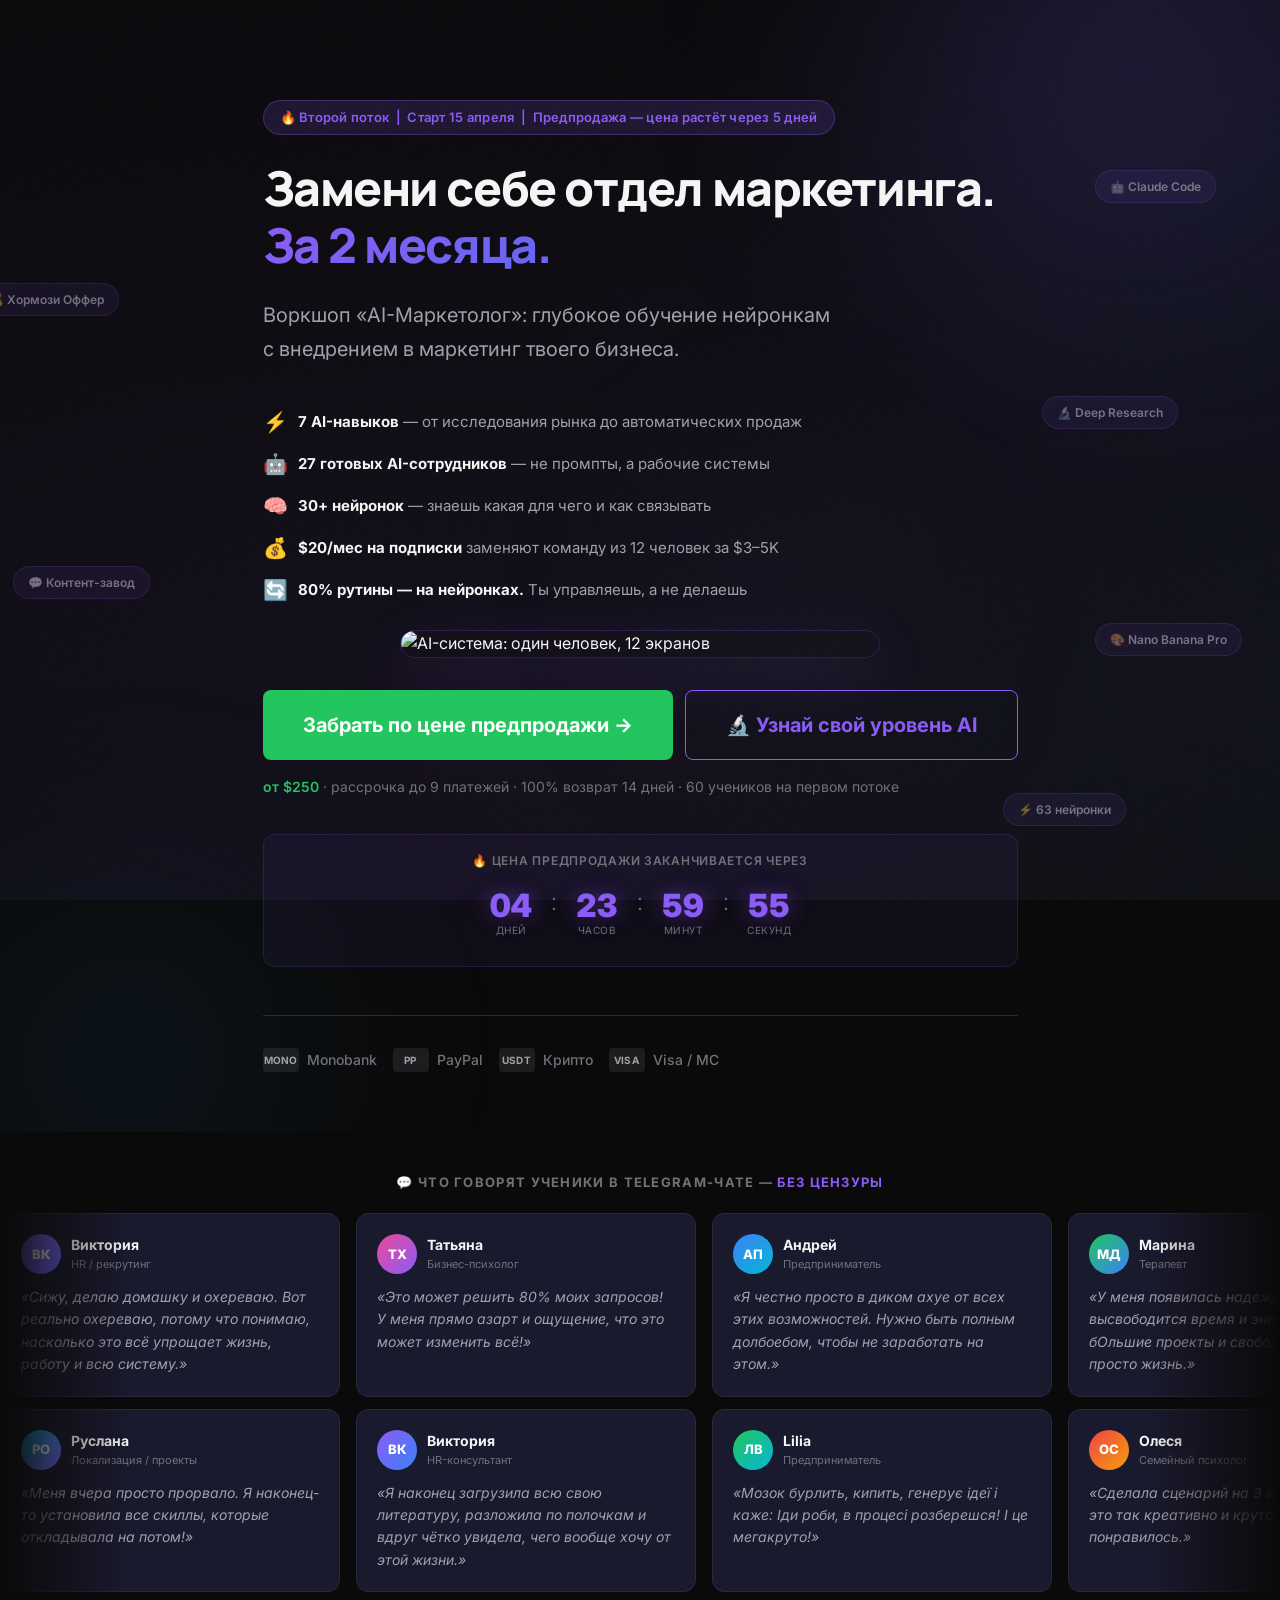
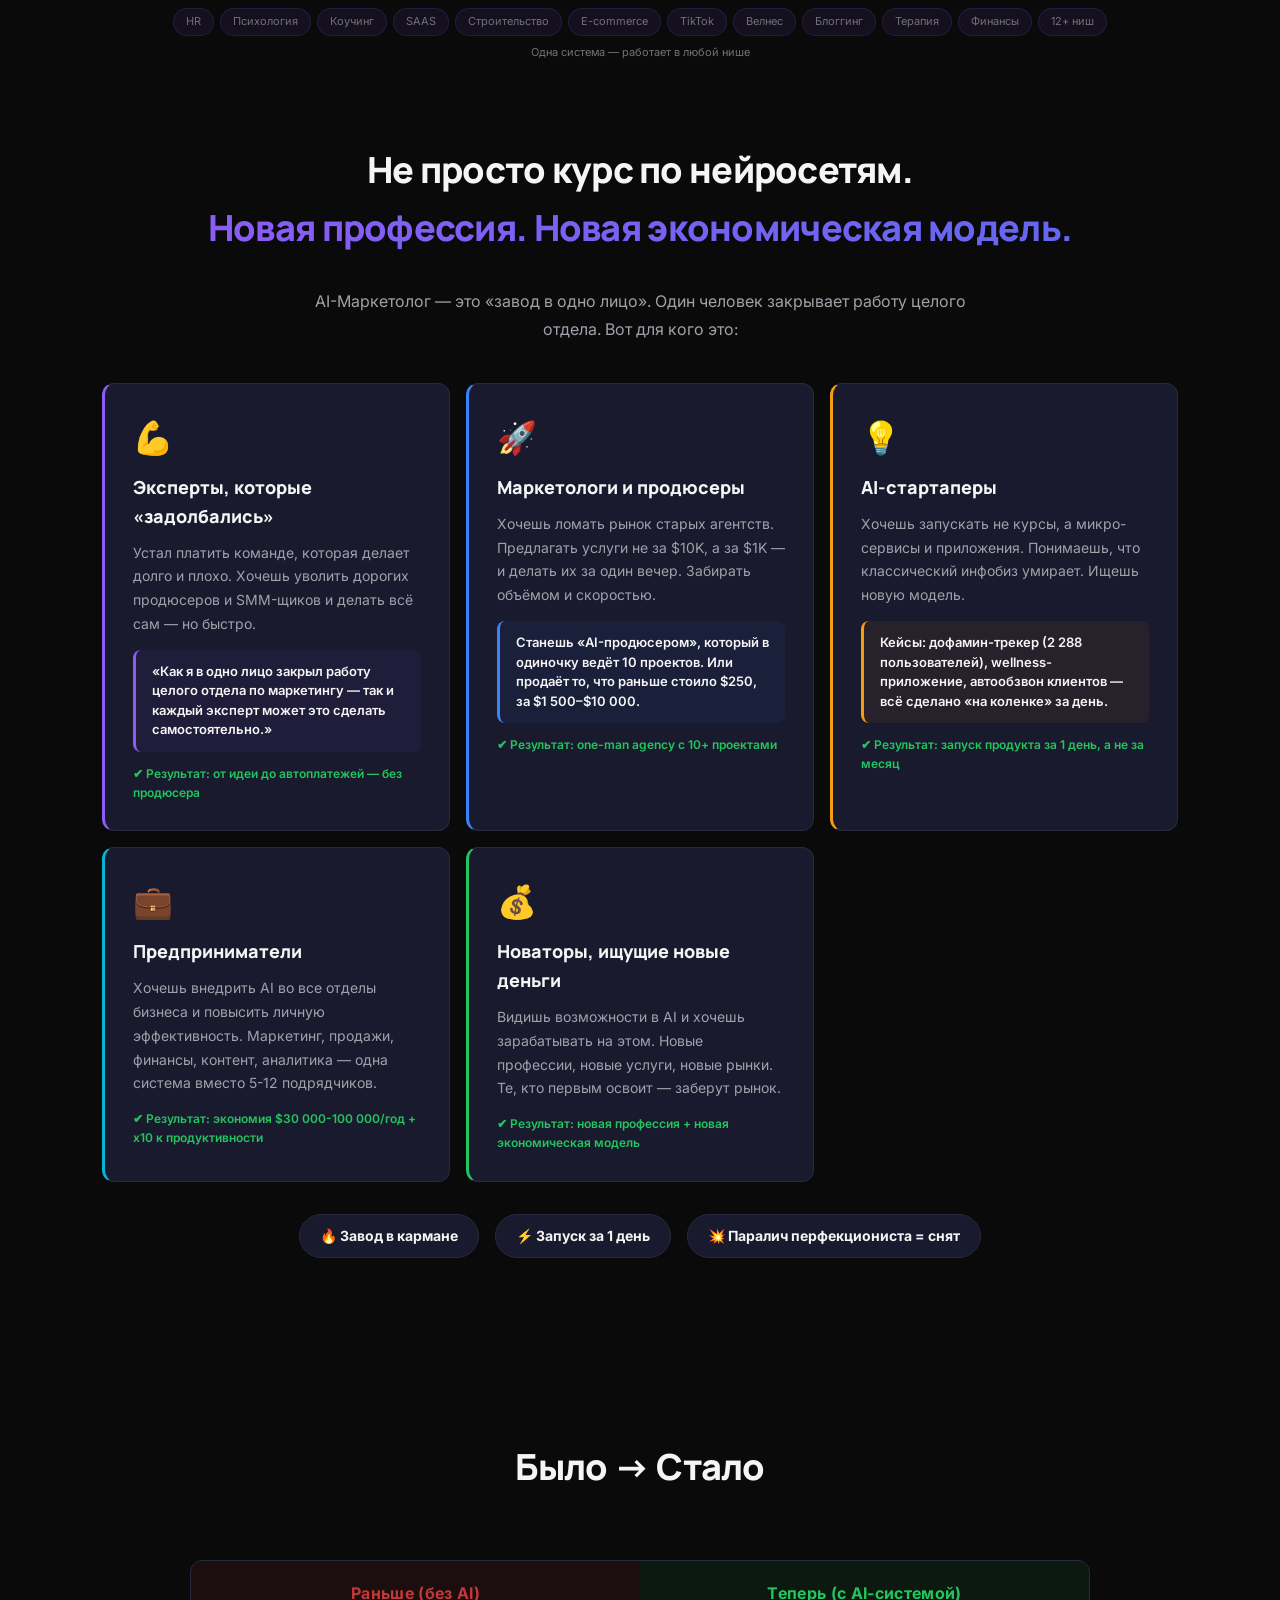
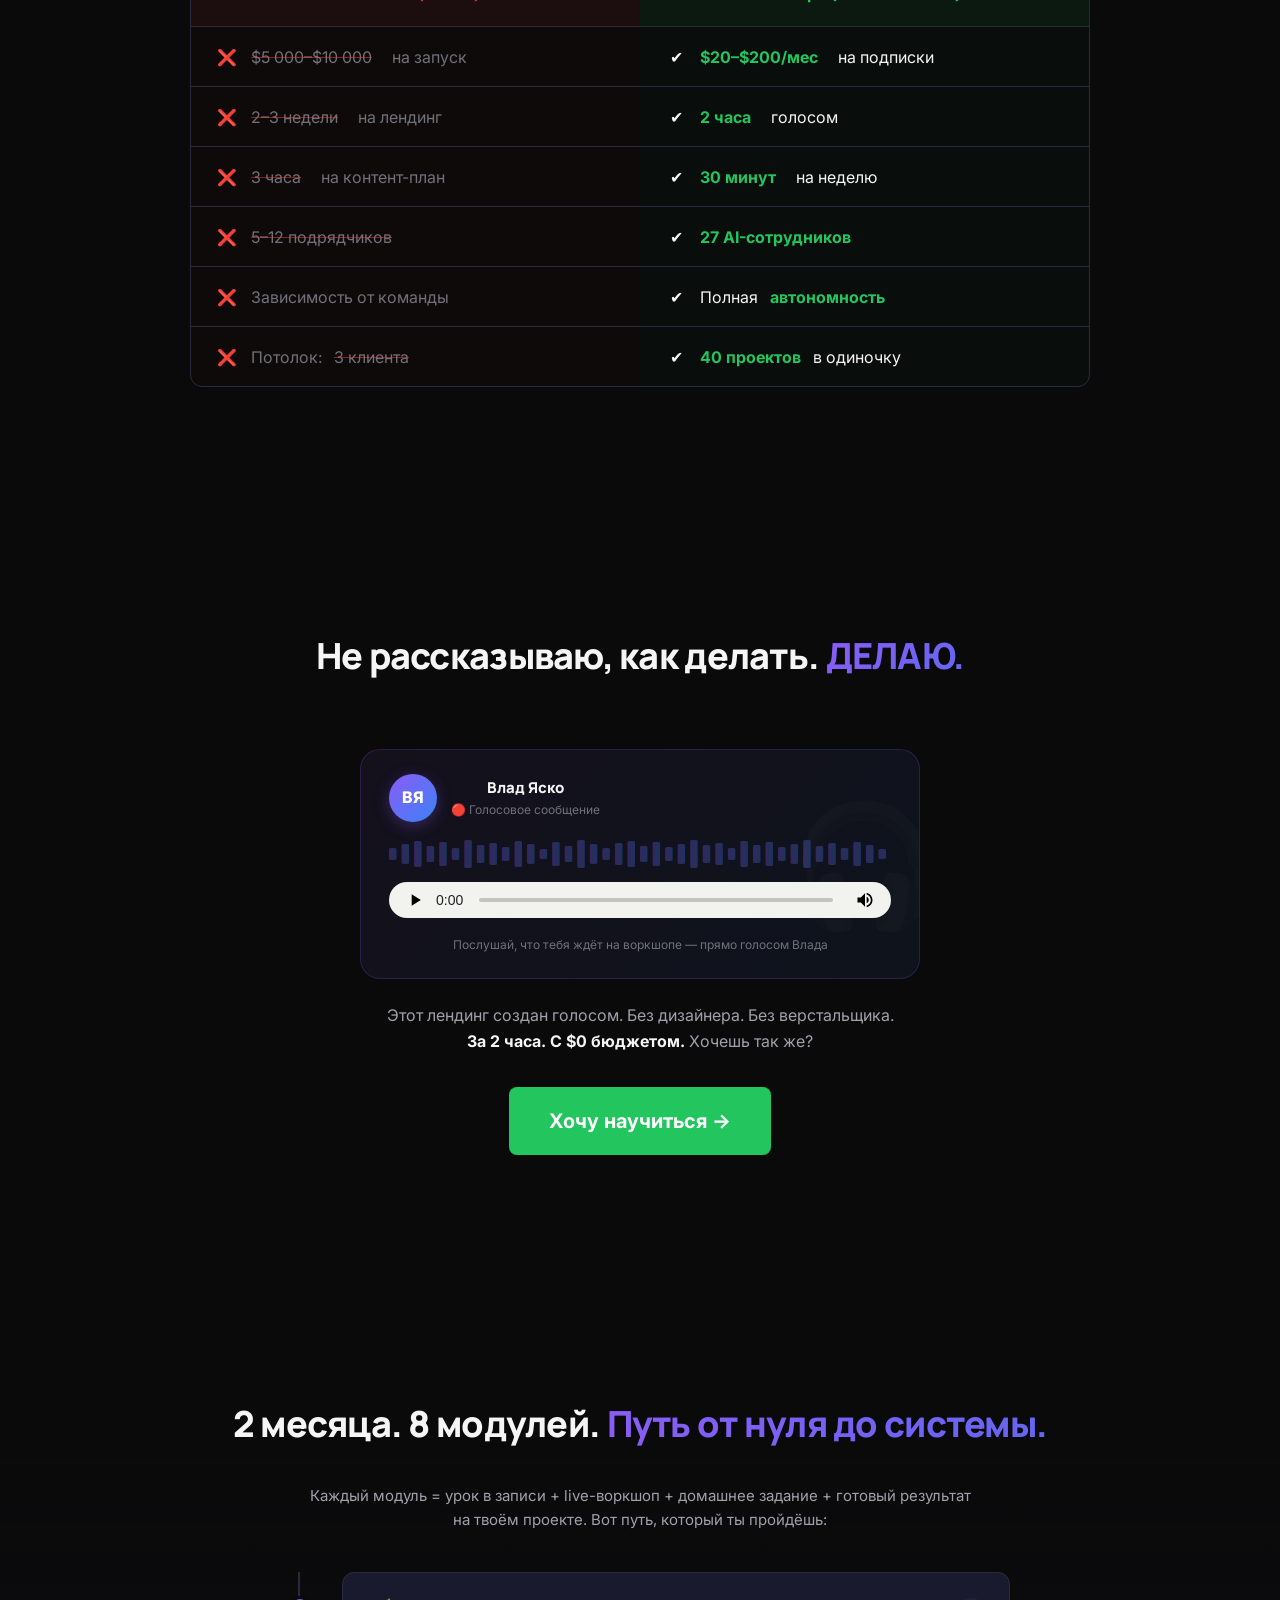
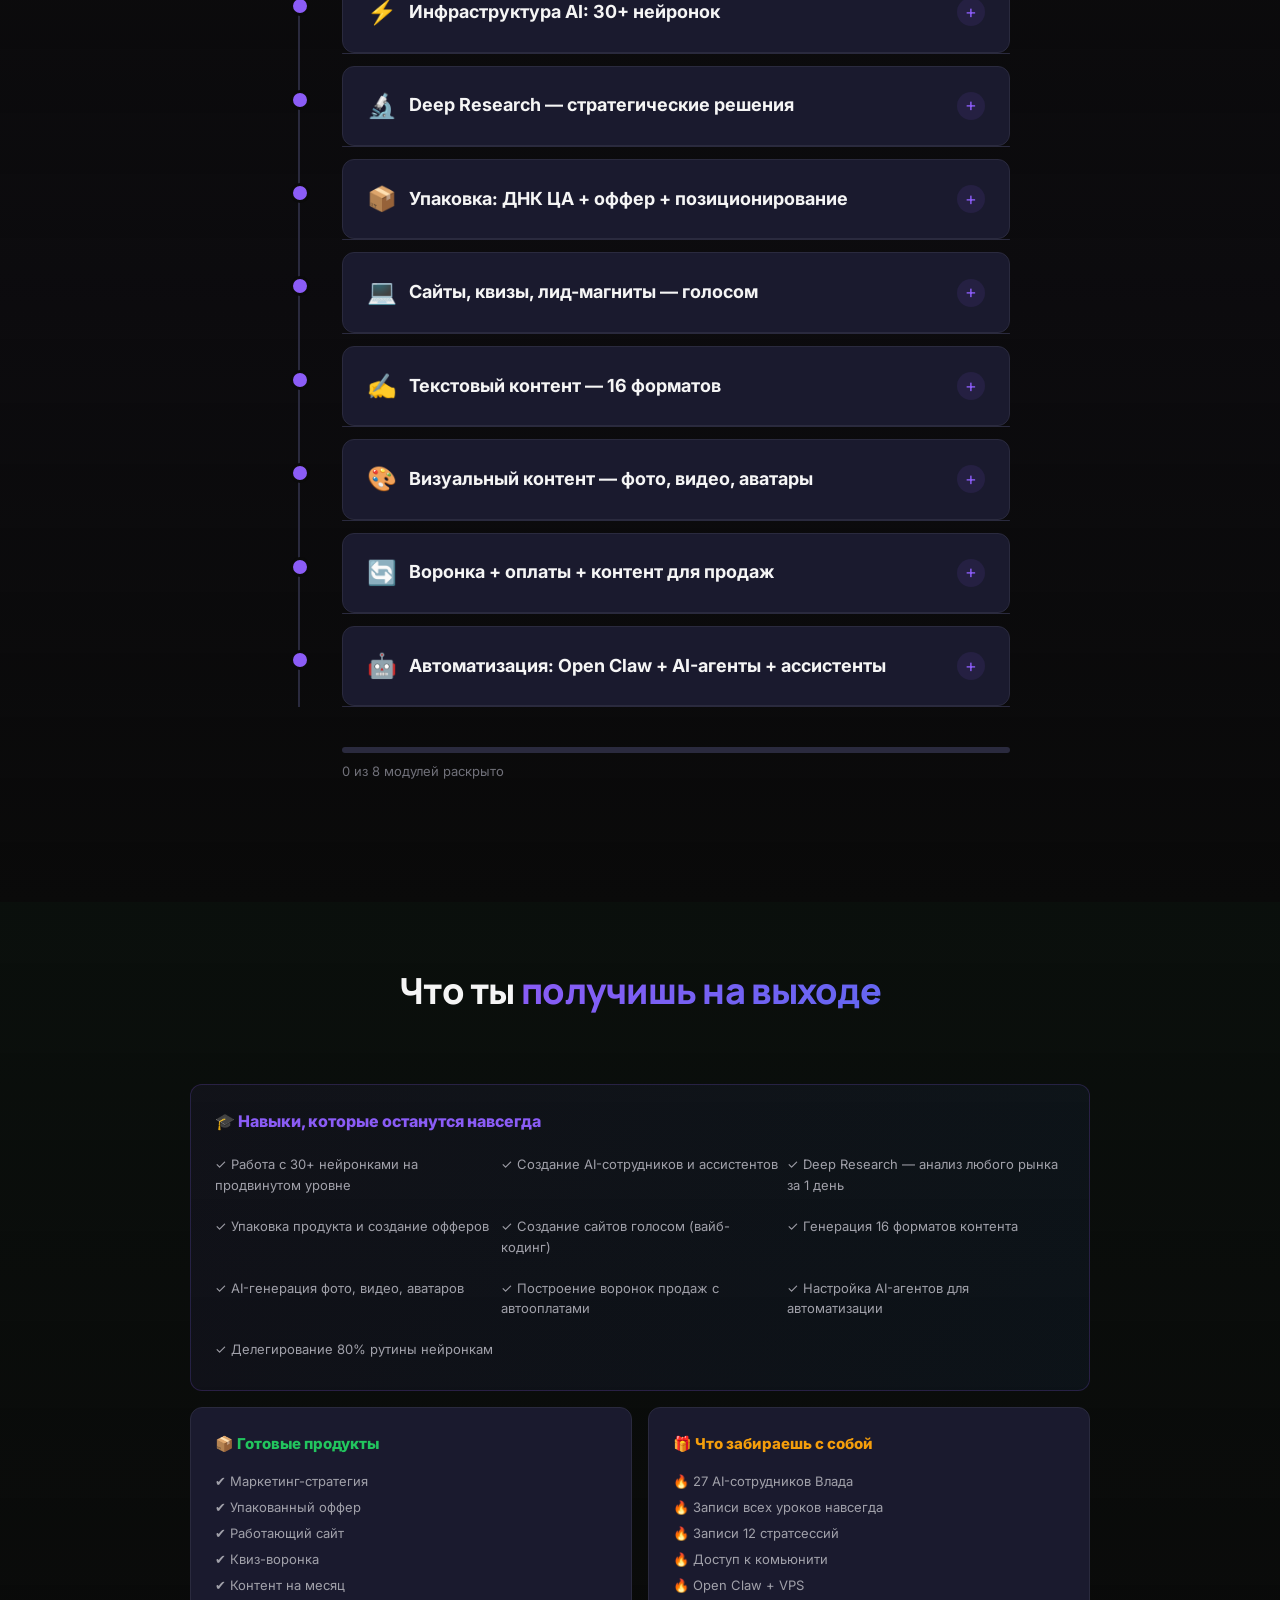
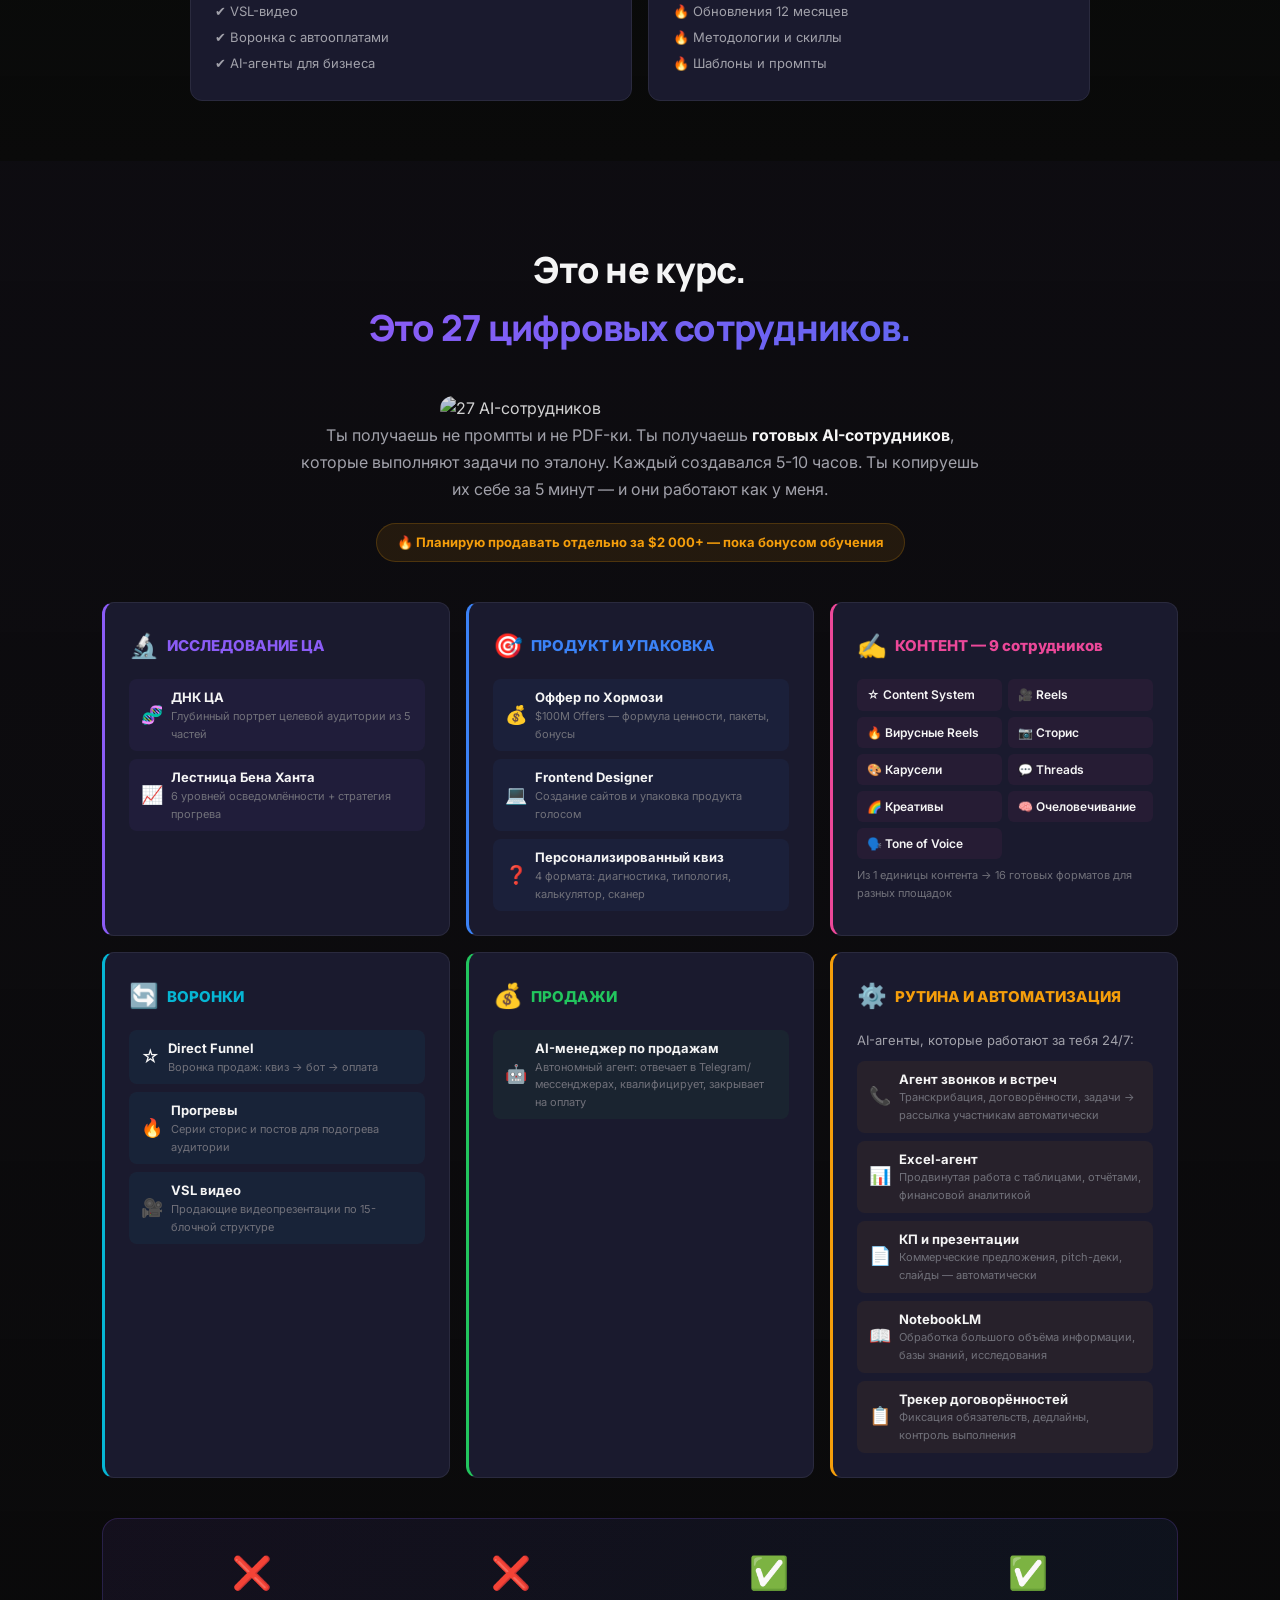
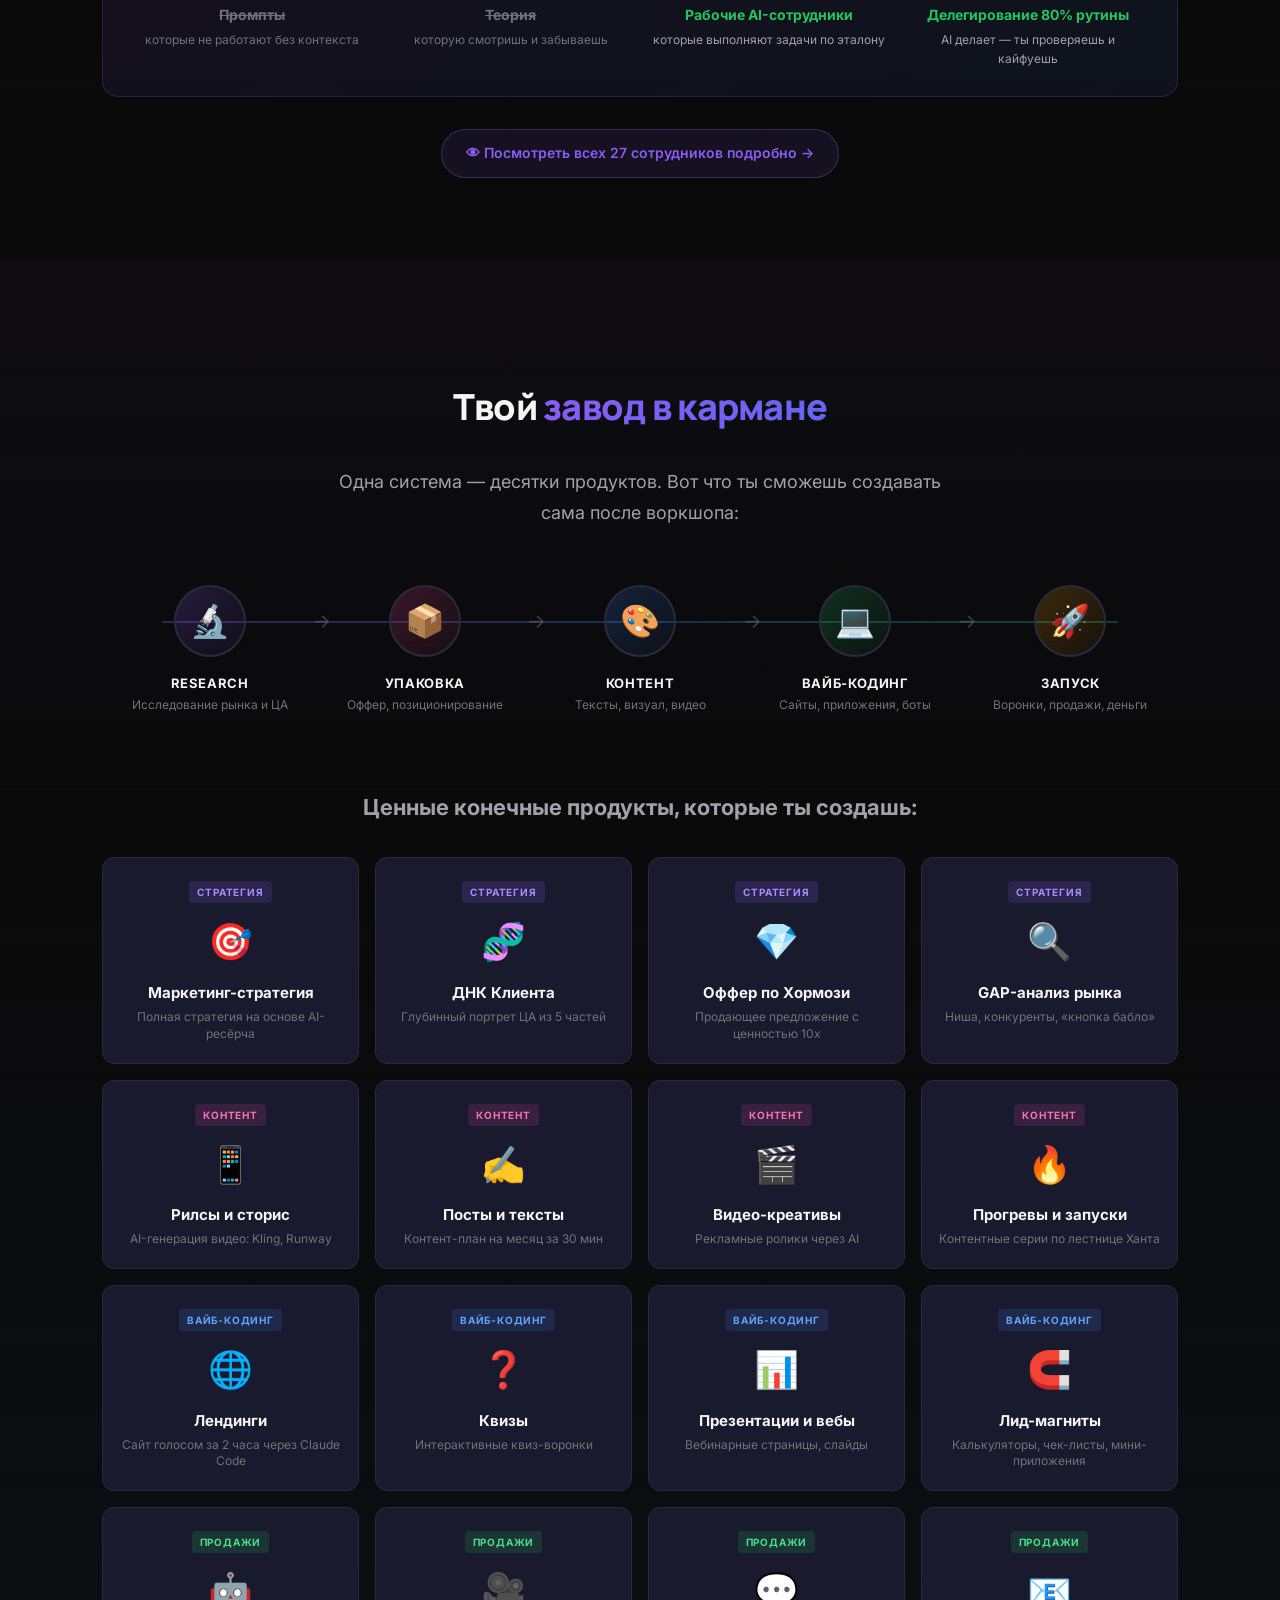
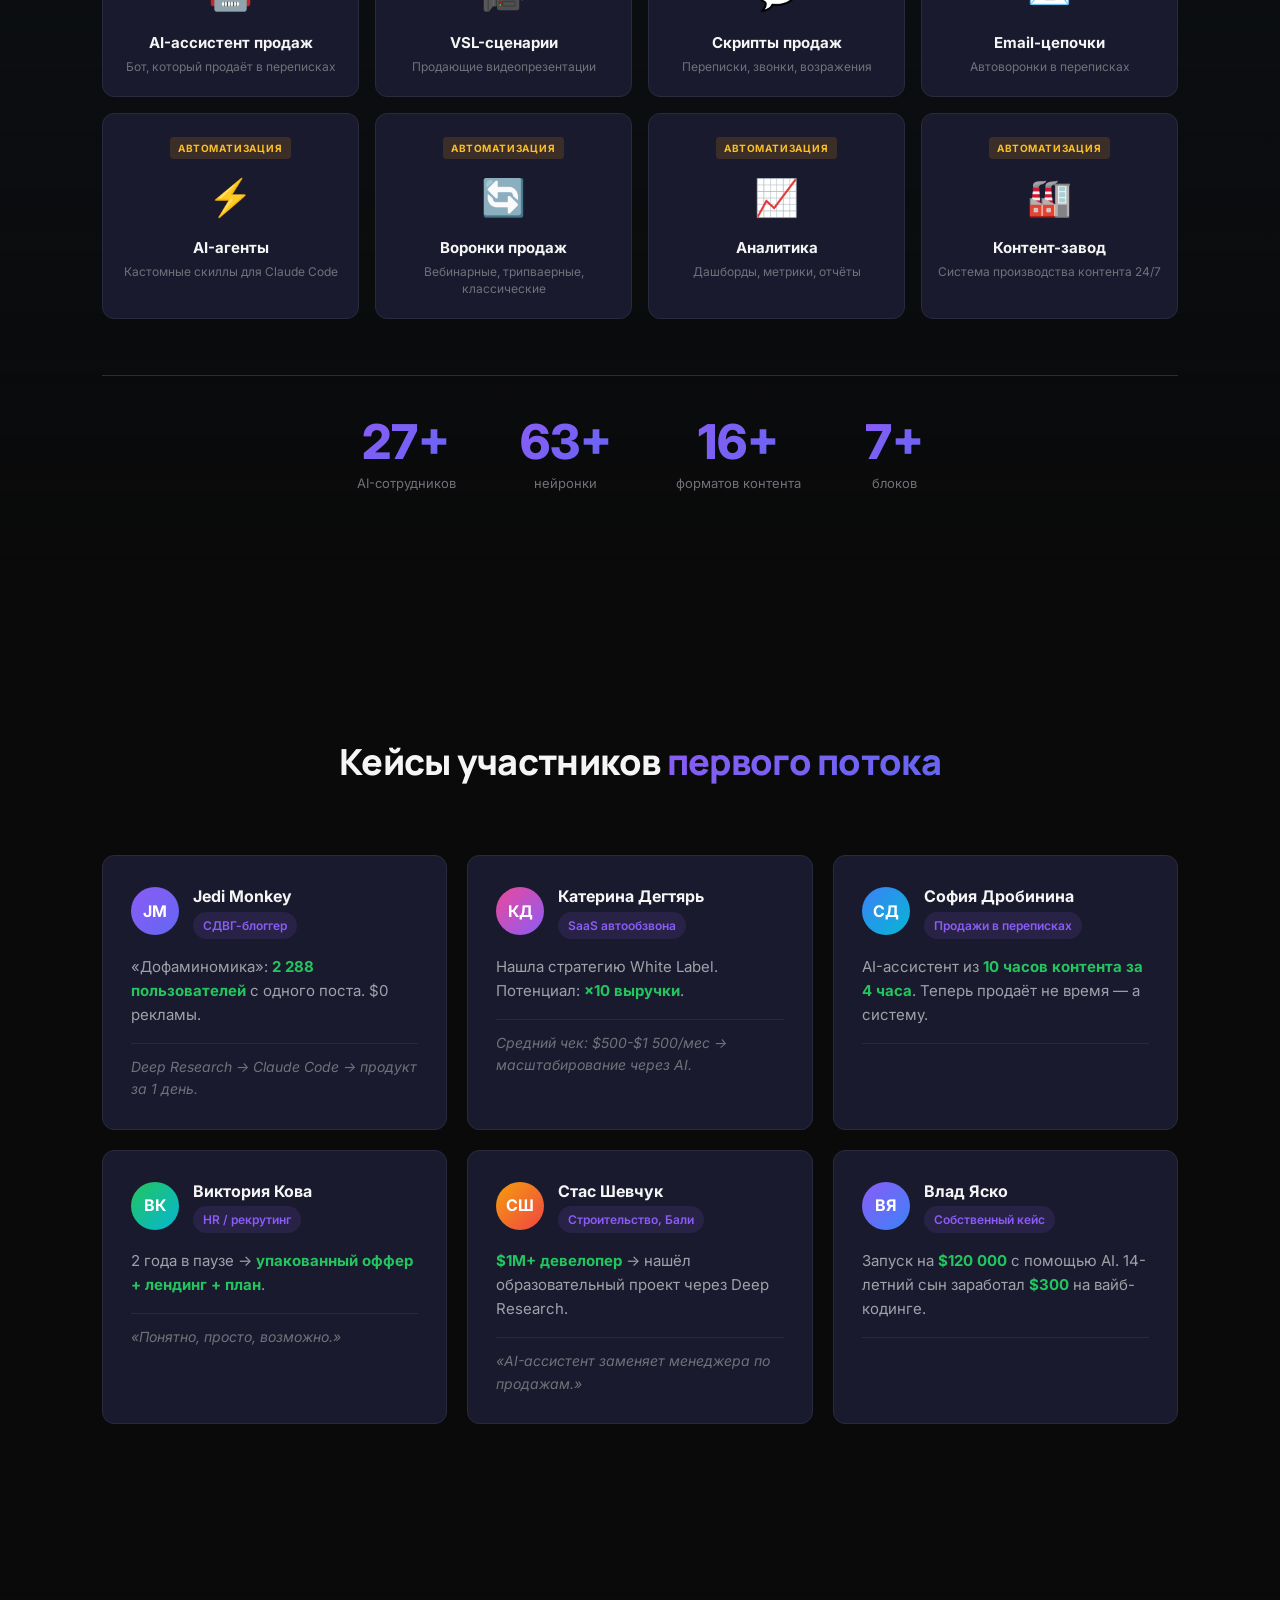
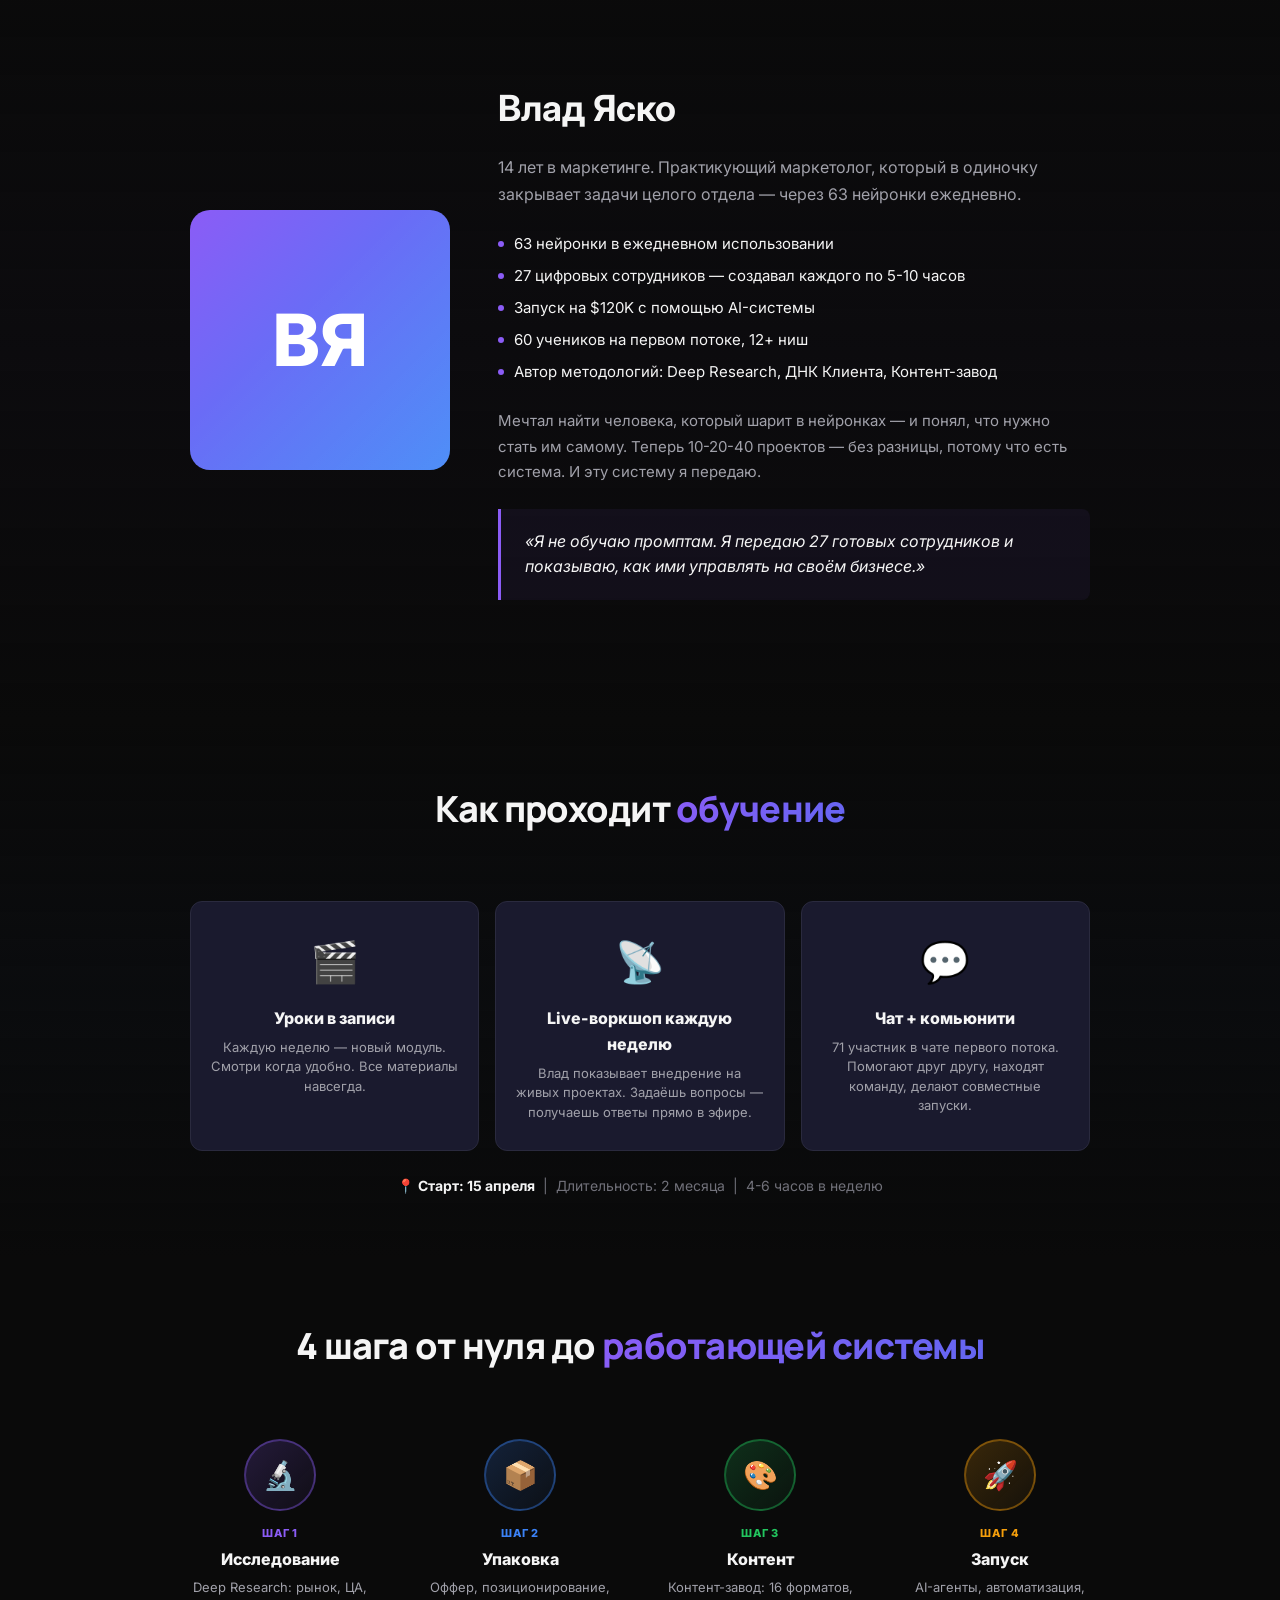
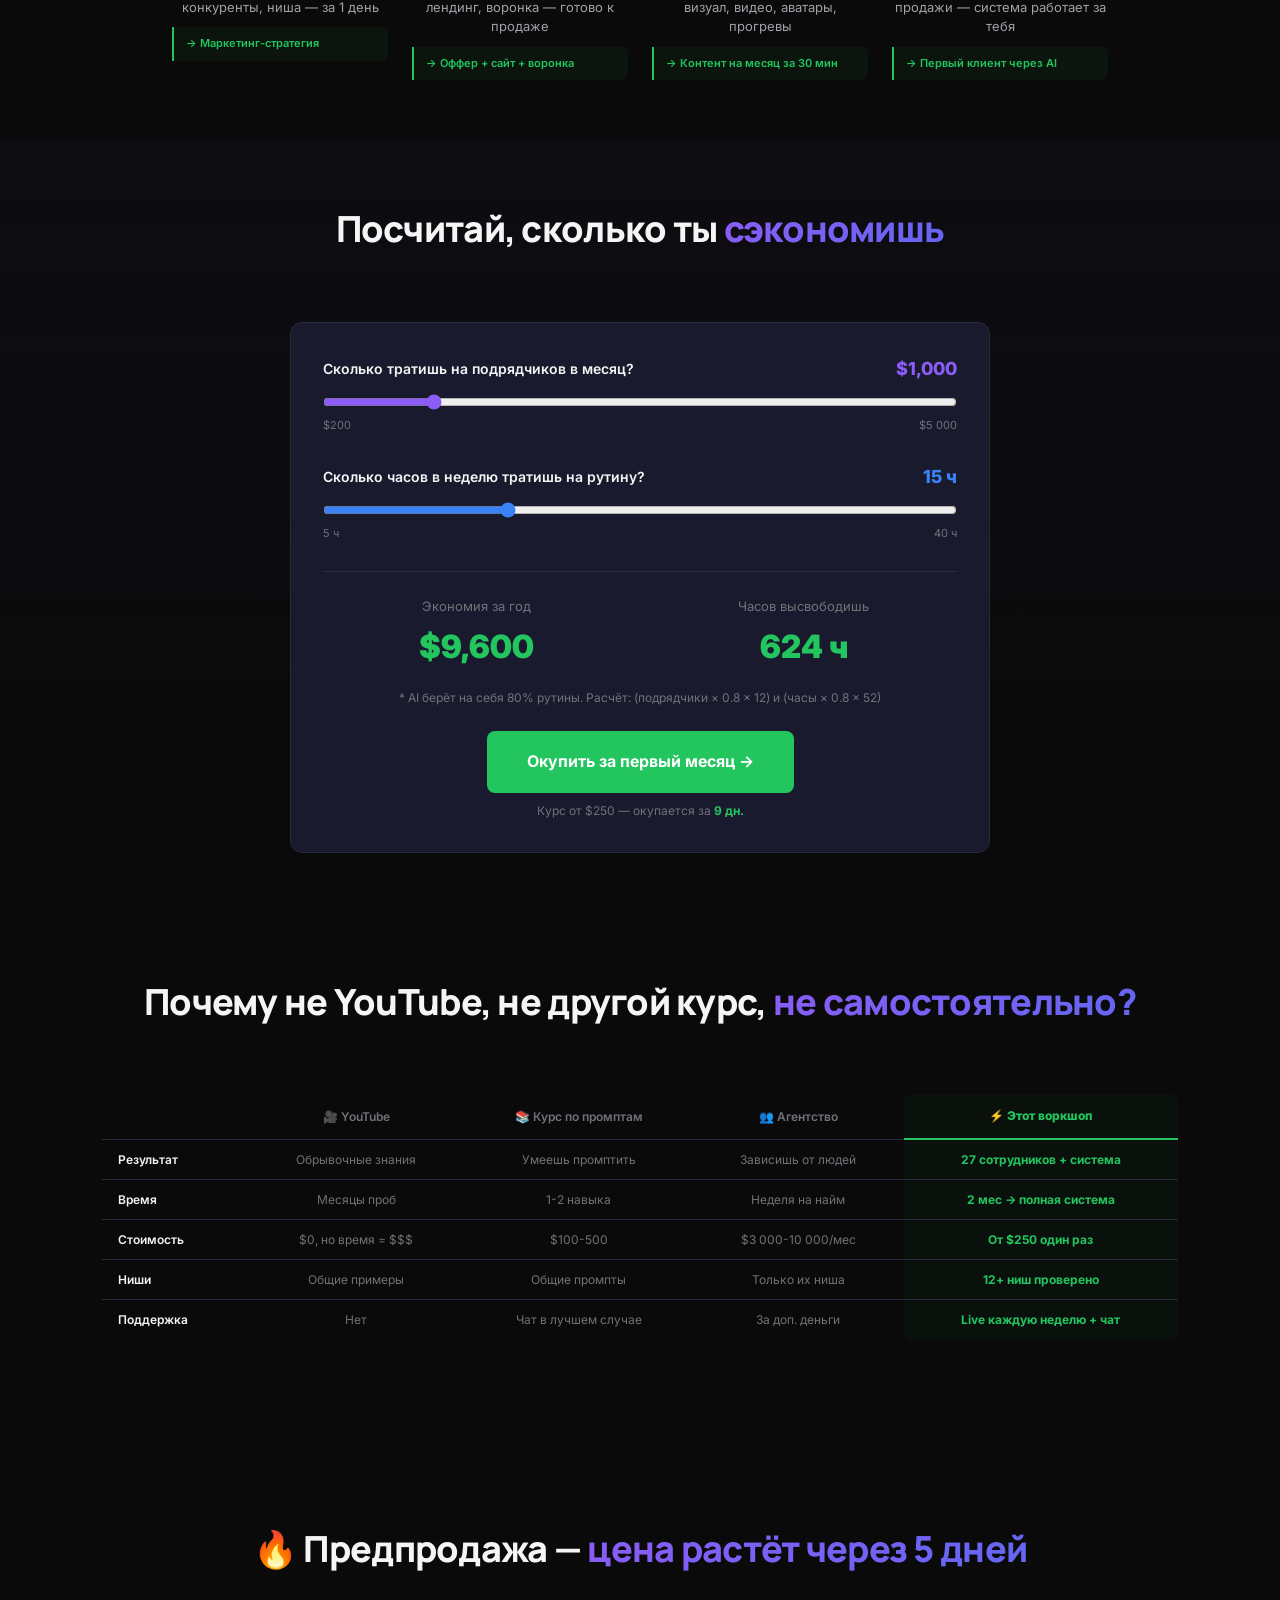
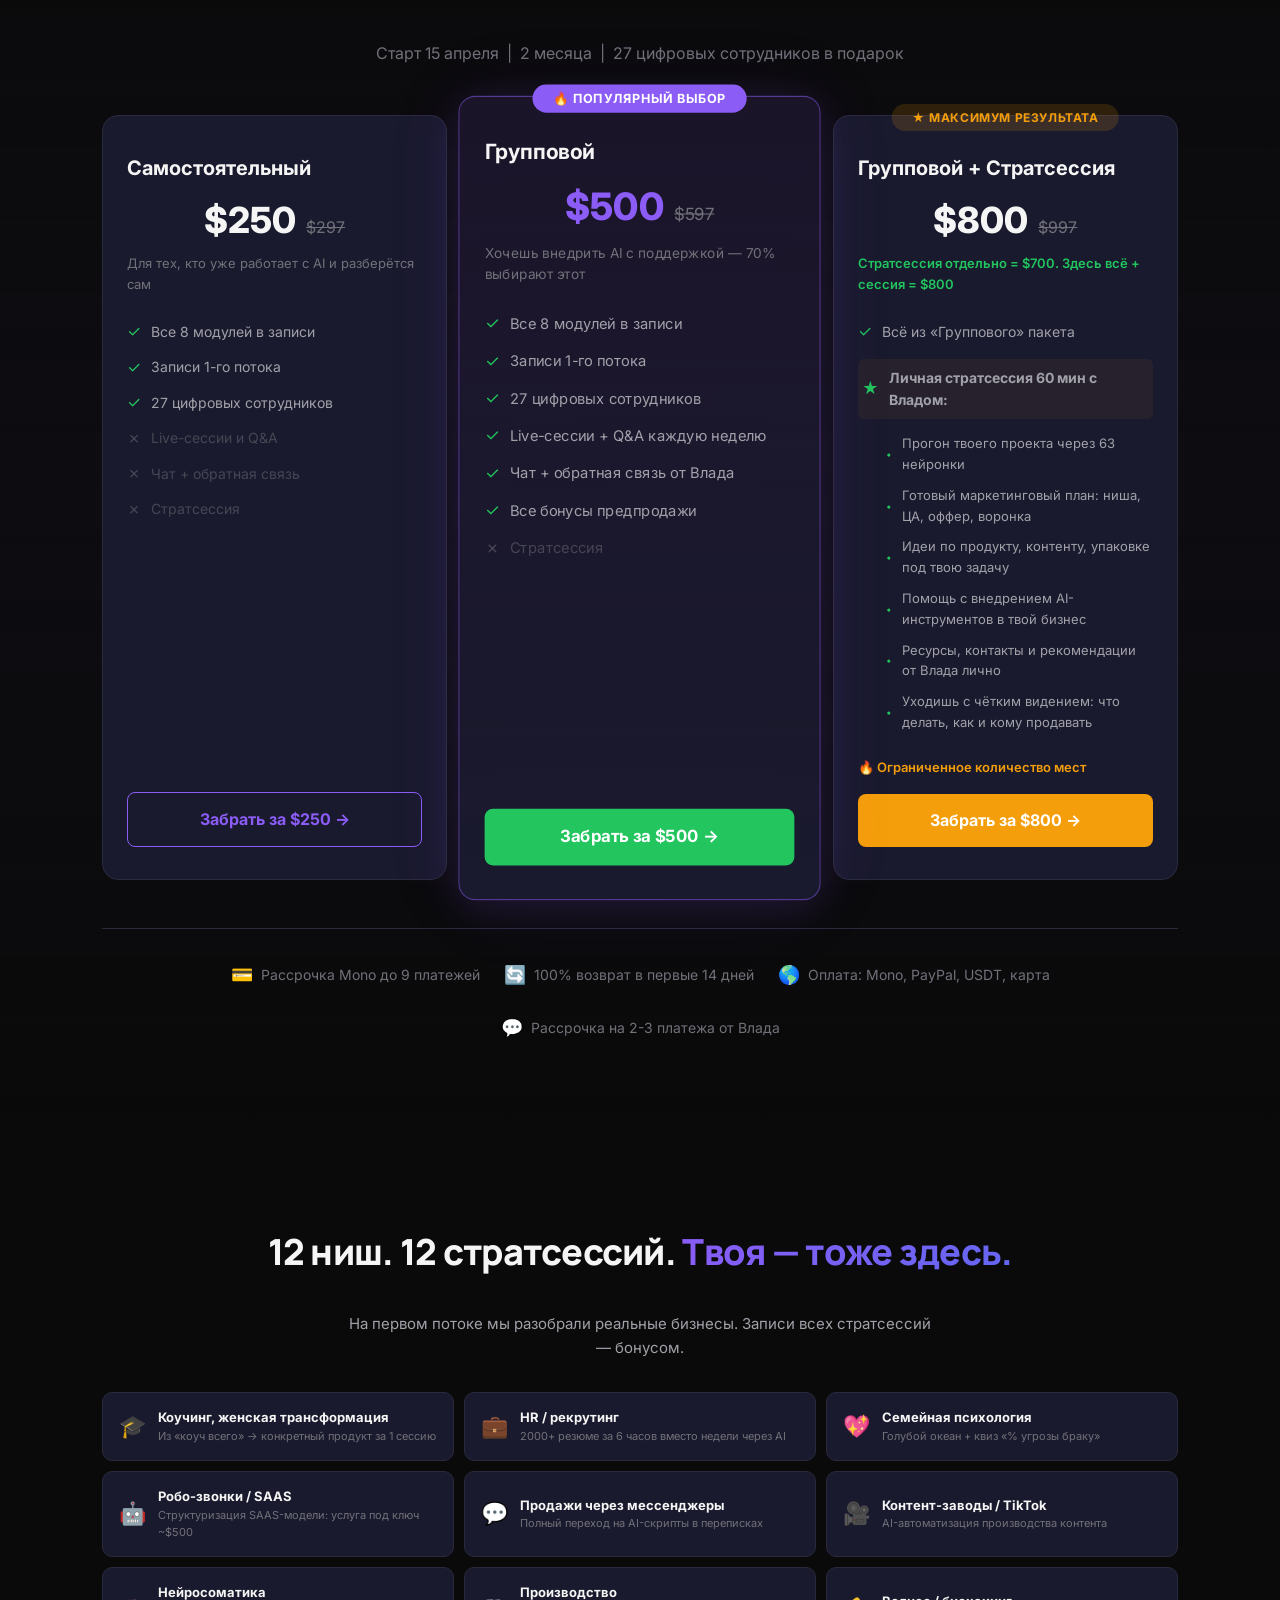
==== commit 5c68ff04: "FINAL hero offer: "Замени себе отдел маркетинга. За 2 месяца." + 5 bullet points with icons: ⚡ 7 AI-" ====
--- a/landing/index.html
+++ b/landing/index.html
@@ -1907,8 +1907,20 @@
             <div class="hero-badge">
                 <span class="badge">&#128293; Второй поток &nbsp;|&nbsp; Старт 15 апреля &nbsp;|&nbsp; Предпродажа &mdash; цена растёт через 5 дней</span>
             </div>
-            <h1>$20/мес на подписки.<br>Работа 12 сотрудников.<br><span class="gradient-text">Один ты.</span></h1>
-            <h2>За 2 месяца выучи 7 AI-навыков на продвинутом уровне, забери 27 готовых цифровых сотрудников и внедри себе систему AI-маркетинга &mdash; от исследования рынка до автоматических продаж.</h2>
+            <h1>Замени себе отдел маркетинга.<br><span class="gradient-text">За 2 месяца.</span></h1>
+            <h2>Воркшоп &laquo;AI-Маркетолог&raquo;: глубокое обучение нейронкам с&nbsp;внедрением в&nbsp;маркетинг твоего бизнеса.</h2>
+            <!-- Hero bullets -->
+            <div style="margin:20px 0 0;display:flex;flex-direction:column;gap:10px;animation:fadeUp 0.8s var(--ease-out) 0.35s both;">
+                <div style="display:flex;align-items:center;gap:10px;font-size:15px;"><span style="font-size:20px;">&#9889;</span> <span><strong>7 AI-навыков</strong> <span style="color:var(--text-secondary);">&mdash; от исследования рынка до автоматических продаж</span></span></div>
+                <div style="display:flex;align-items:center;gap:10px;font-size:15px;"><span style="font-size:20px;">&#129302;</span> <span><strong>27 готовых AI-сотрудников</strong> <span style="color:var(--text-secondary);">&mdash; не промпты, а рабочие системы</span></span></div>
+                <div style="display:flex;align-items:center;gap:10px;font-size:15px;"><span style="font-size:20px;">&#129504;</span> <span><strong>30+ нейронок</strong> <span style="color:var(--text-secondary);">&mdash; знаешь какая для чего и как связывать</span></span></div>
+                <div style="display:flex;align-items:center;gap:10px;font-size:15px;"><span style="font-size:20px;">&#128176;</span> <span><strong>$20/мес на подписки</strong> <span style="color:var(--text-secondary);">заменяют команду из 12 человек за $3&ndash;5K</span></span></div>
+                <div style="display:flex;align-items:center;gap:10px;font-size:15px;"><span style="font-size:20px;">&#128260;</span> <span><strong>80% рутины &mdash; на нейронках.</strong> <span style="color:var(--text-secondary);">Ты управляешь, а не делаешь</span></span></div>
+            </div>
+            <!-- Hero visual -->
+            <div style="margin:24px auto 32px;max-width:480px;animation:fadeUp 0.8s var(--ease-out) 0.4s both;">
+                <img src="factory-visual.png" alt="AI-система: один человек, 12 экранов" style="width:100%;border-radius:16px;border:1px solid rgba(139,92,246,0.2);box-shadow:0 20px 60px rgba(139,92,246,0.15);">
+            </div>
             <div class="hero-cta-wrap">
                 <div style="display:flex;gap:12px;flex-wrap:wrap;">
                     <a href="#packages" class="cta-btn">Забрать по цене предпродажи &rarr;</a>
@@ -2466,6 +2478,9 @@
 <section id="employees" style="padding:80px 0;background:linear-gradient(180deg,rgba(139,92,246,0.03) 0%,var(--bg) 100%);">
     <div class="container">
         <h2 class="section-title reveal">Это не курс.<br><span class="gradient-text">Это 27 цифровых сотрудников.</span></h2>
+        <div class="reveal" style="max-width:400px;margin:-24px auto 32px;">
+            <img src="hero-ai.png" alt="27 AI-сотрудников" style="width:100%;border-radius:16px;opacity:0.85;">
+        </div>
         <p style="text-align:center;color:var(--text-secondary);font-size:16px;max-width:680px;margin:-32px auto 20px;line-height:1.7;" class="reveal">
             Ты получаешь не промпты и не PDF-ки. Ты получаешь <strong style="color:var(--text-primary)">готовых AI-сотрудников</strong>, которые выполняют задачи по эталону. Каждый создавался 5-10 часов. Ты копируешь их себе за 5 минут &mdash; и они работают как у меня.
         </p>
